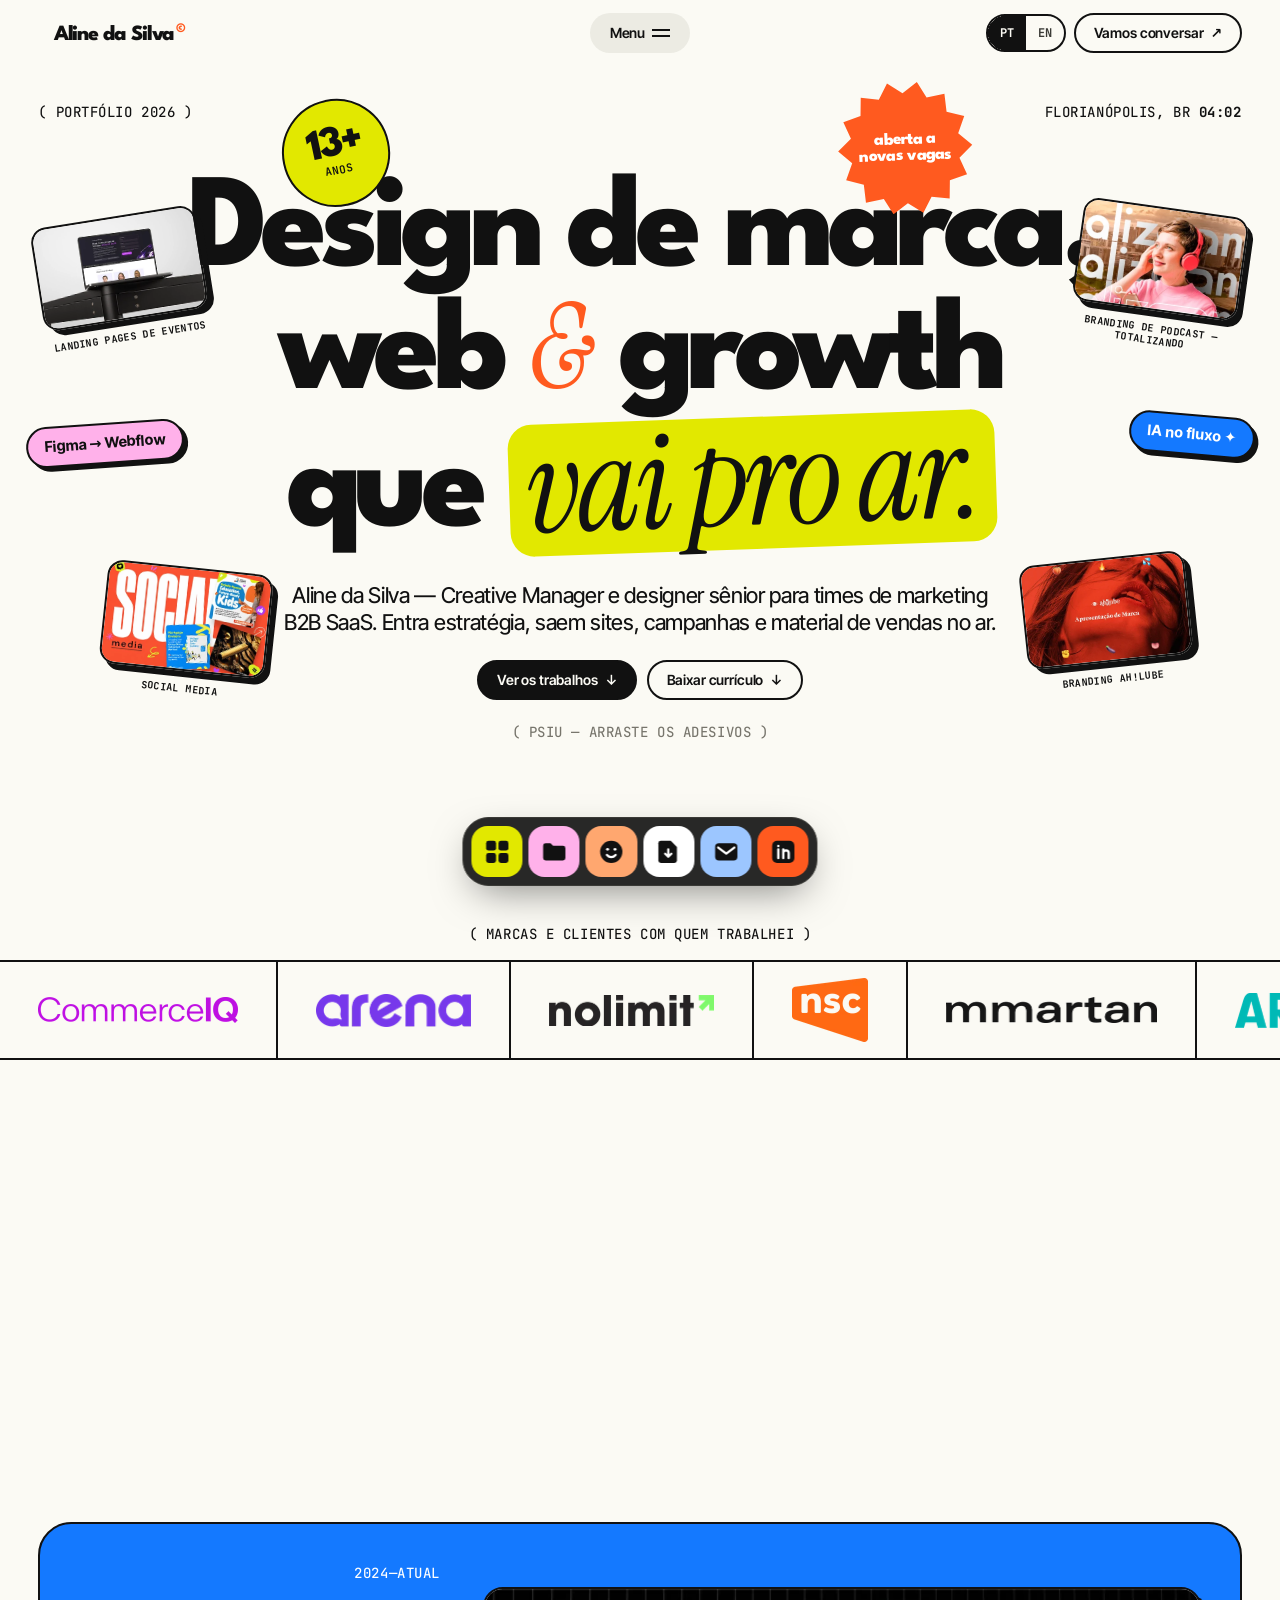
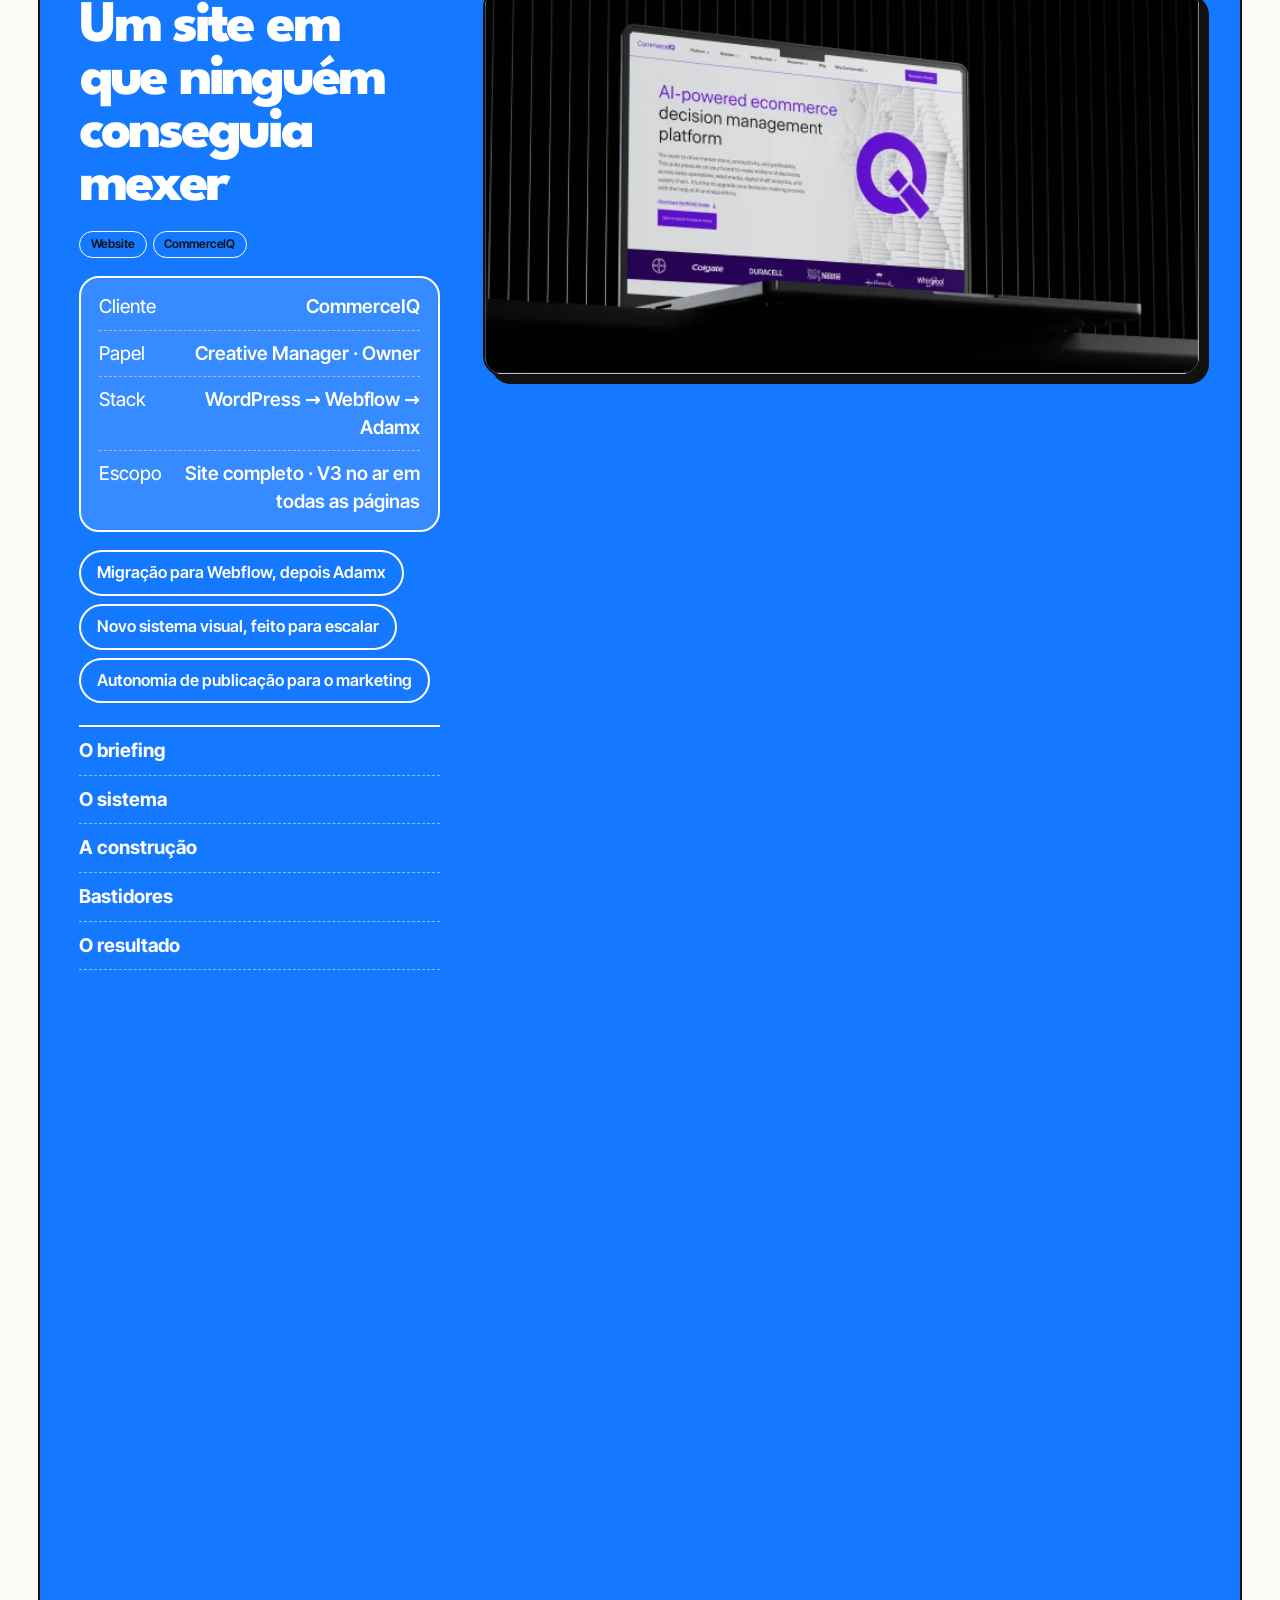
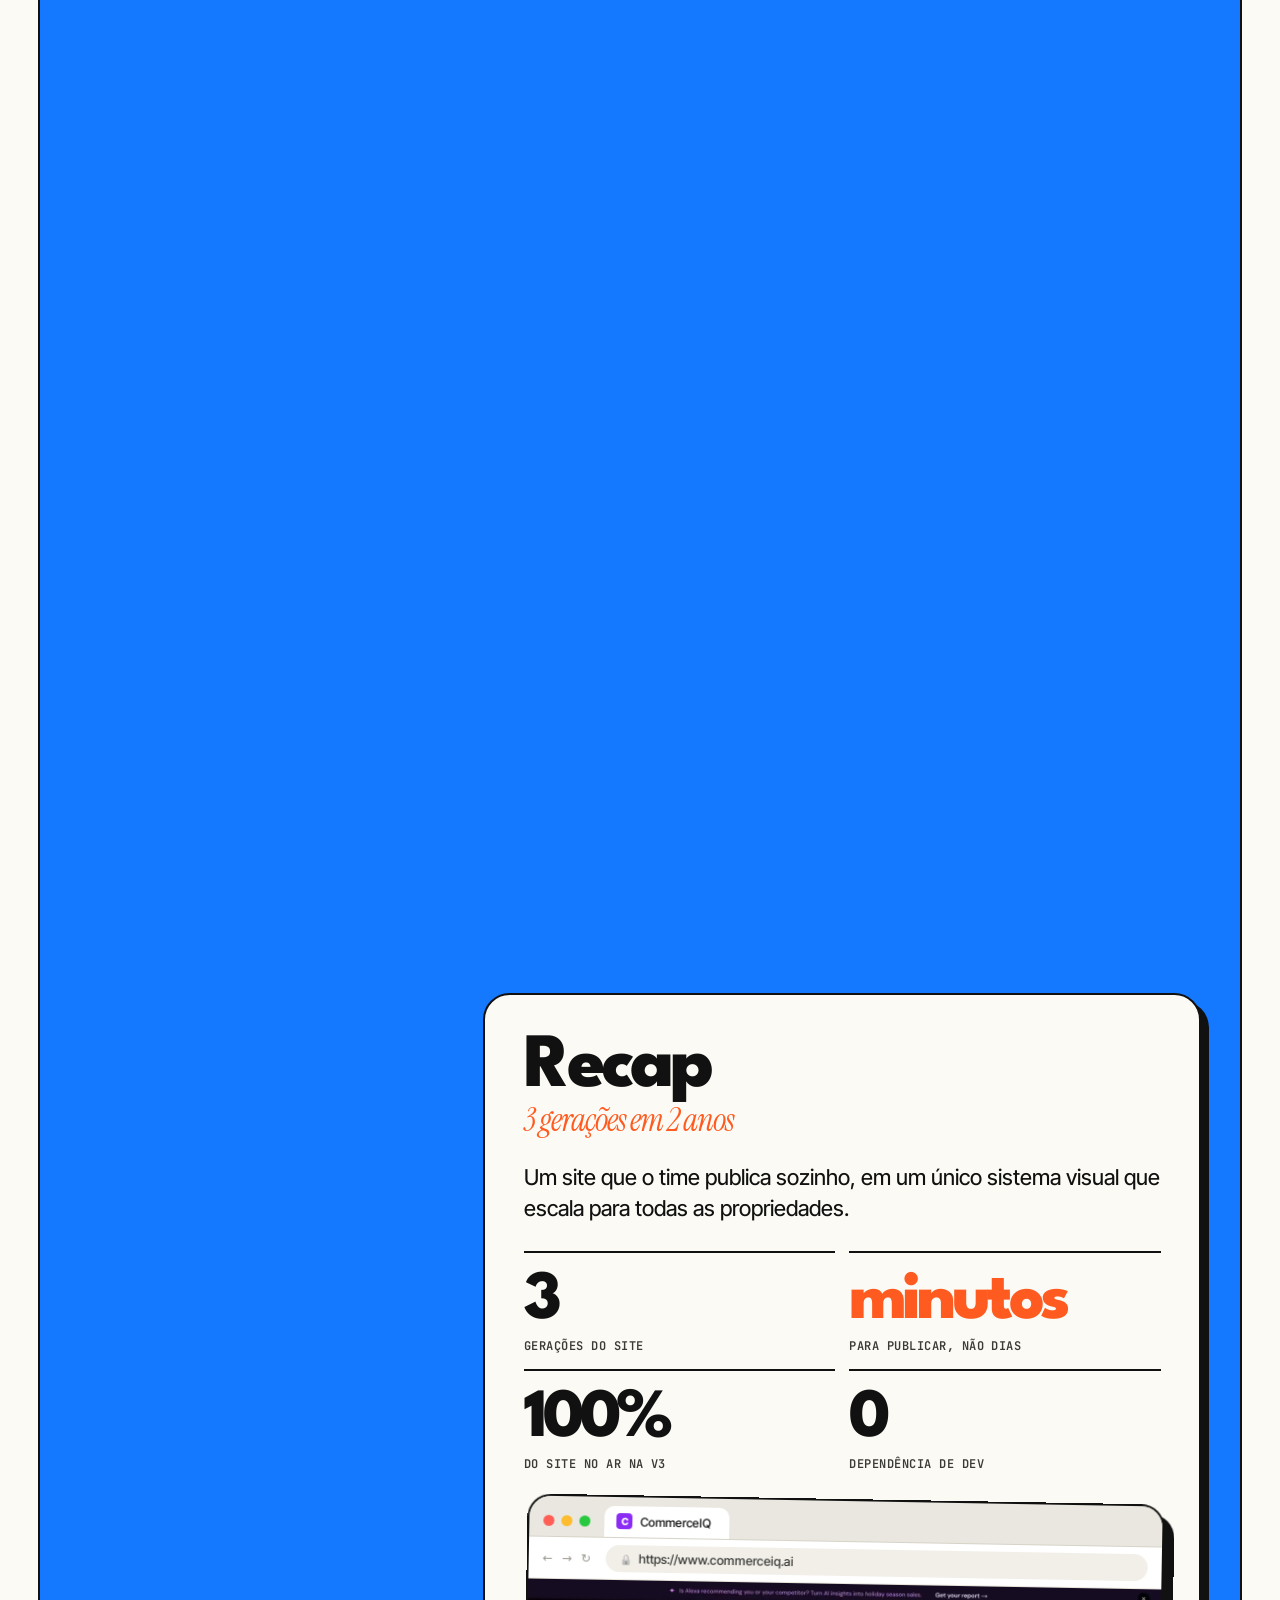
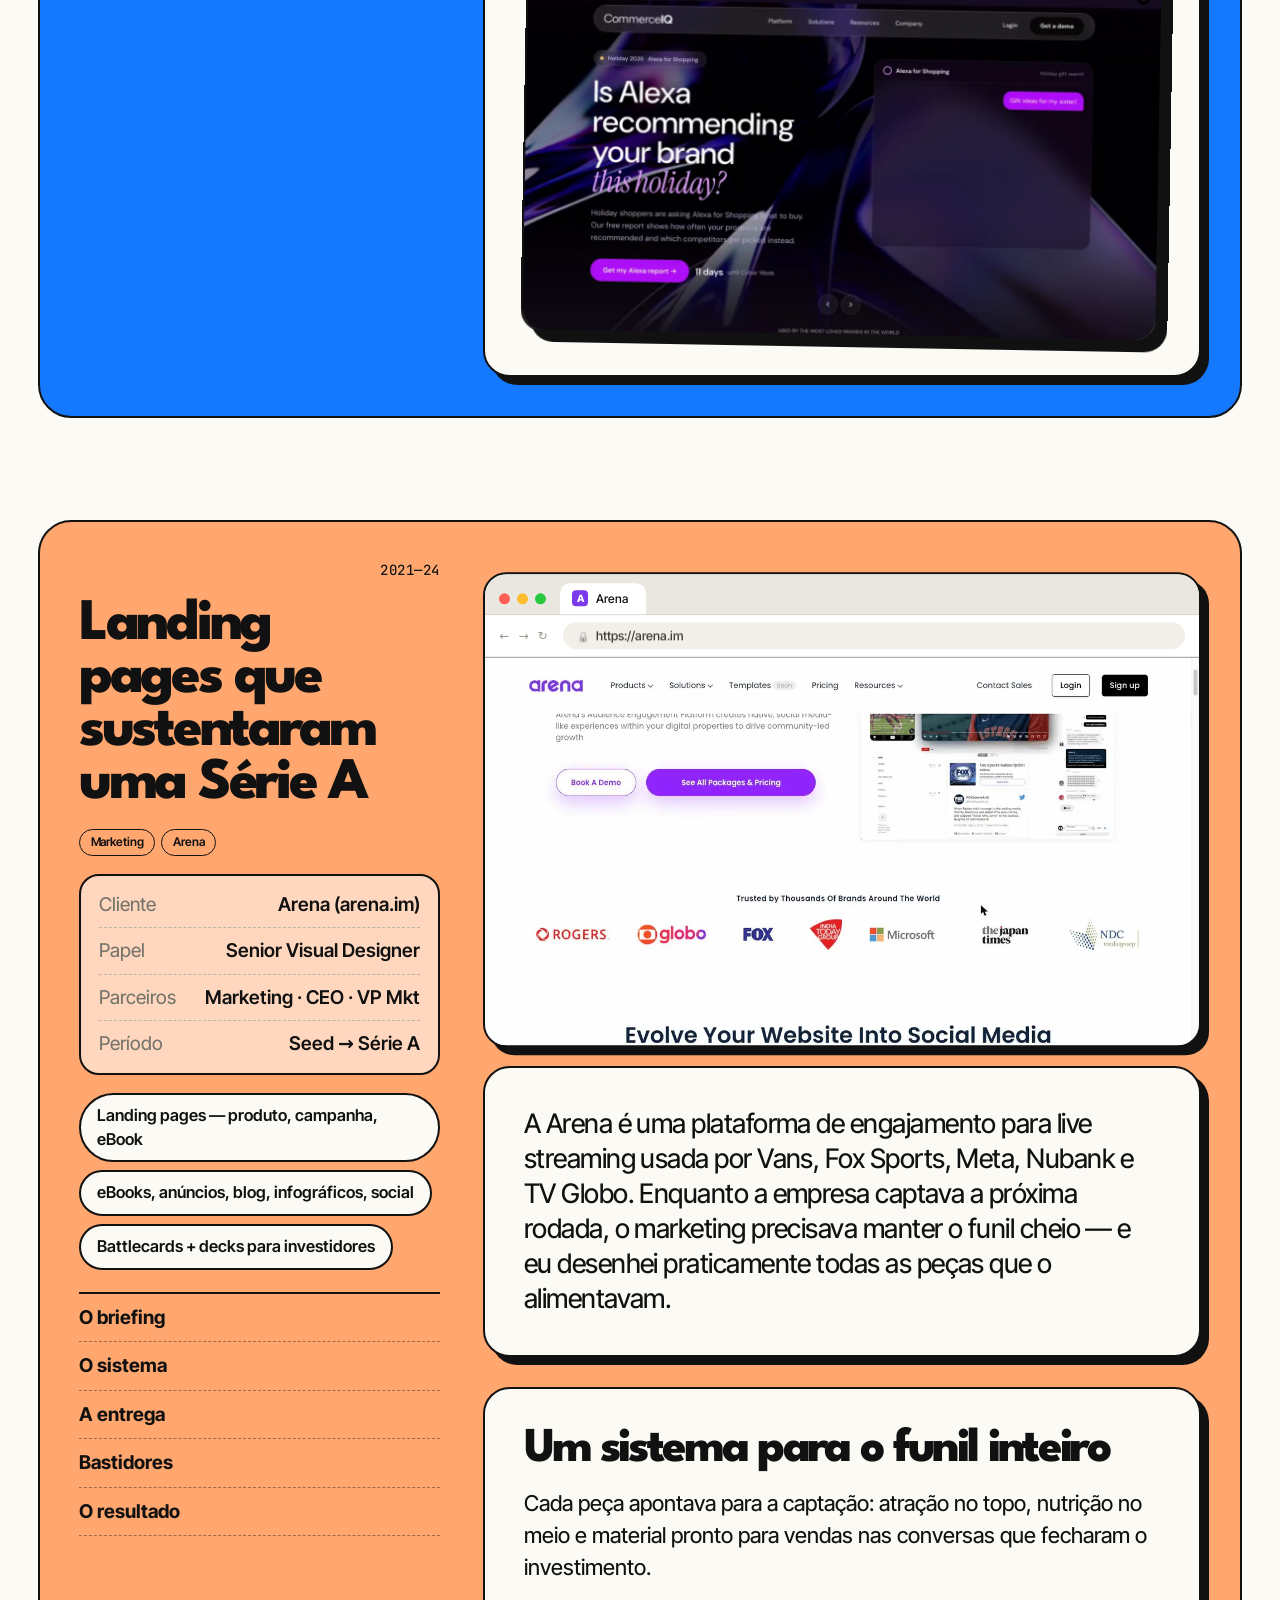
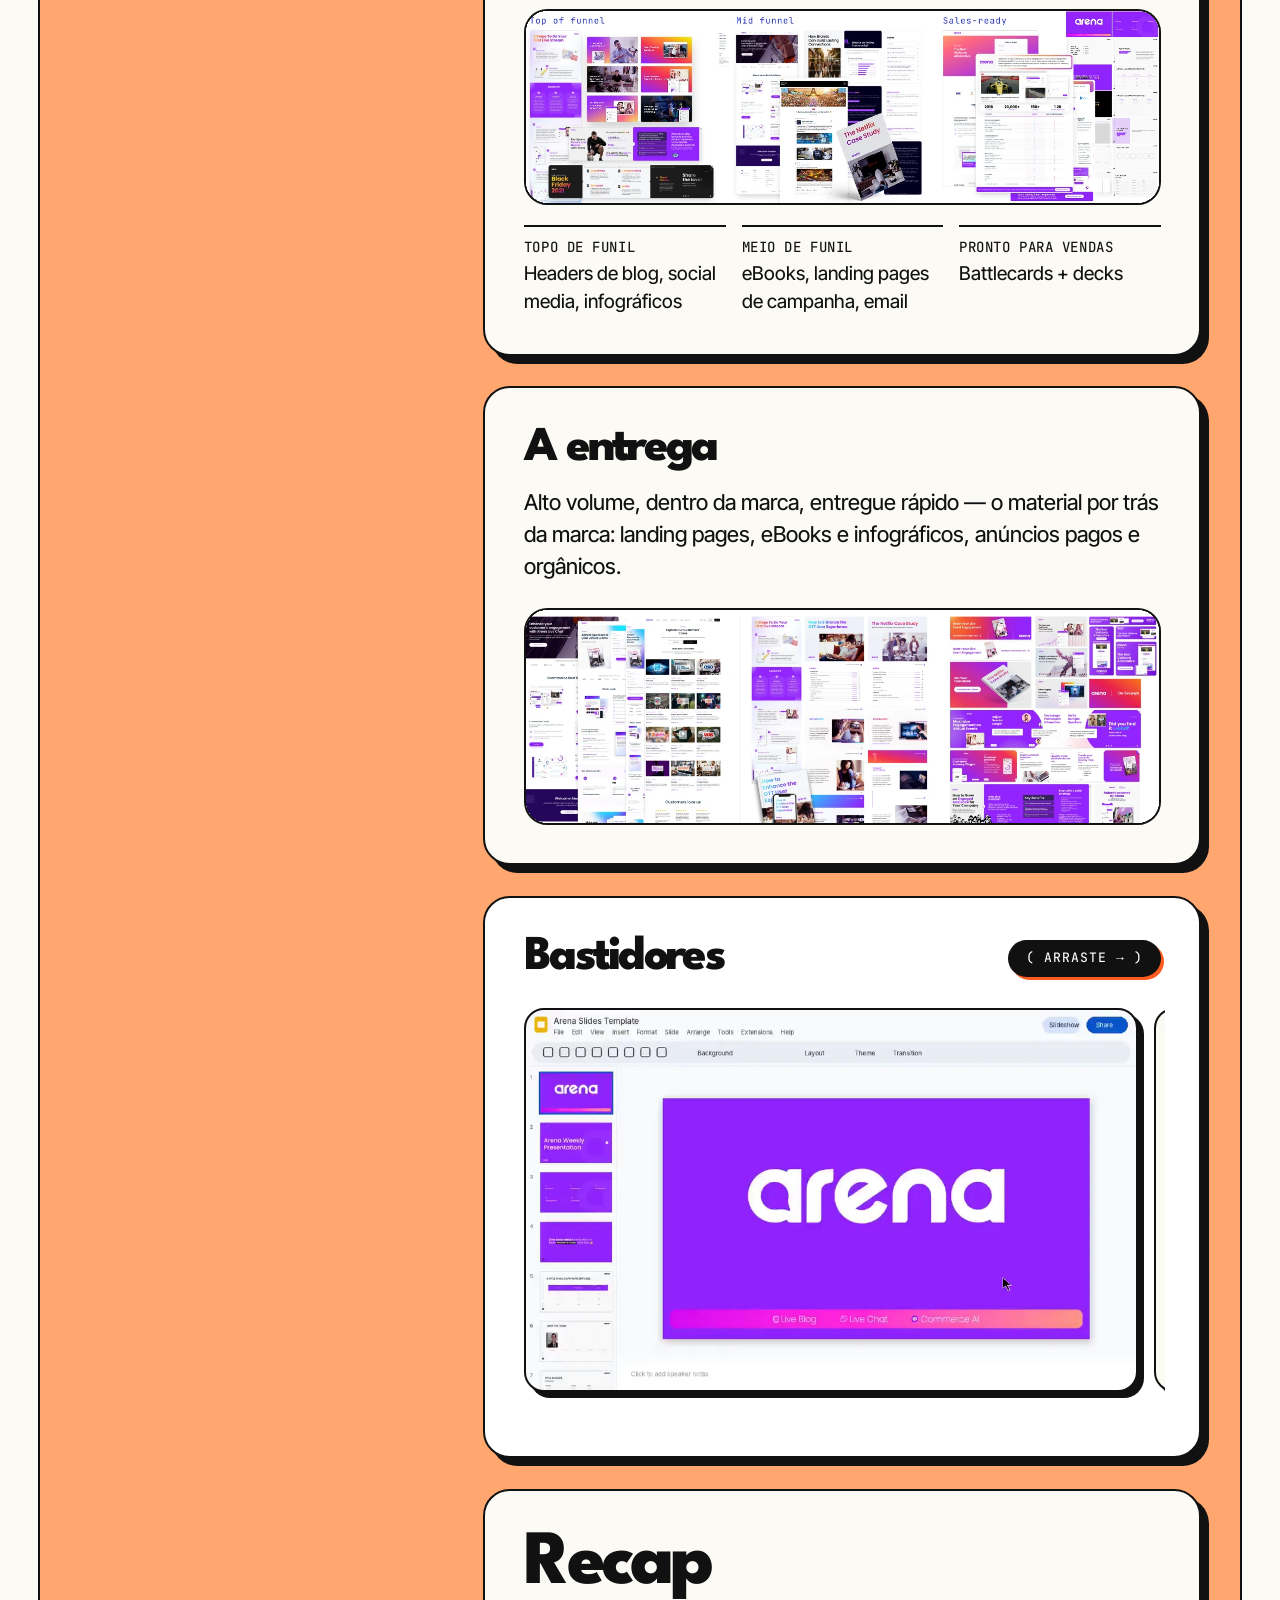
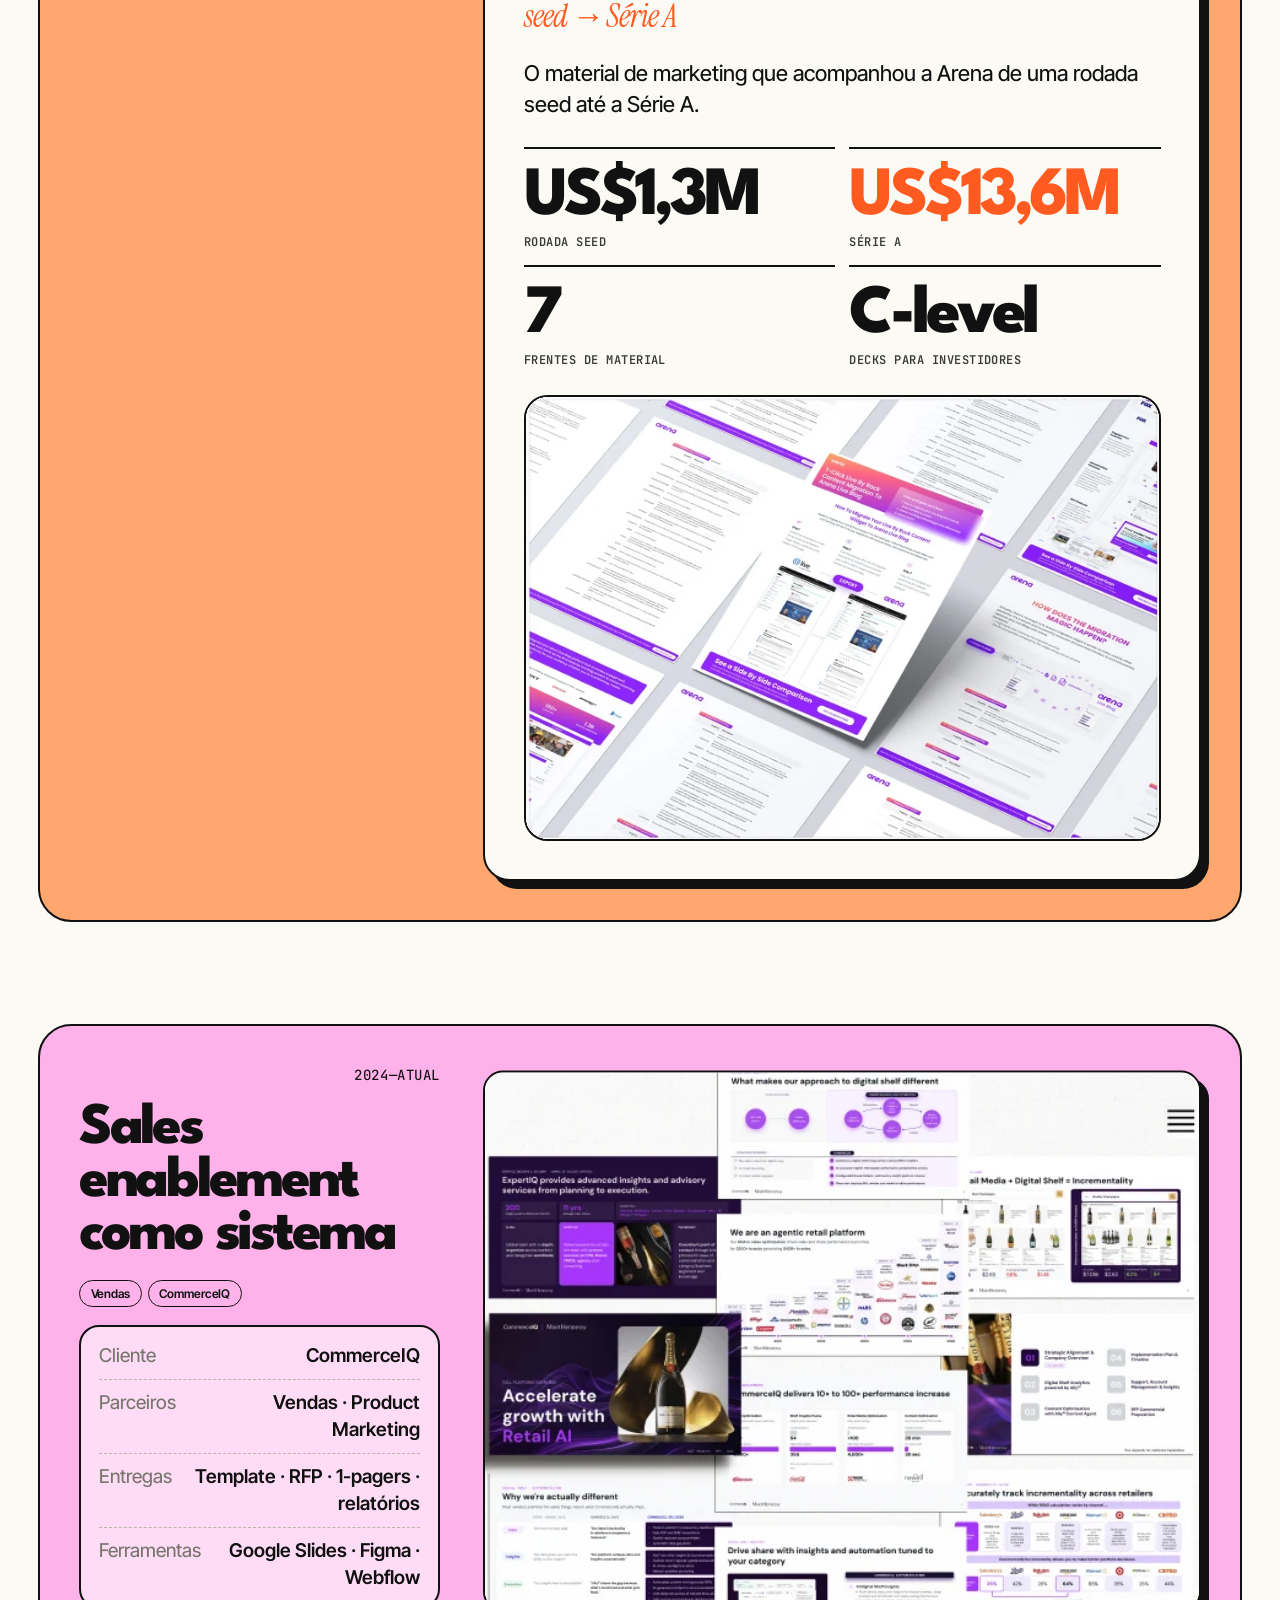
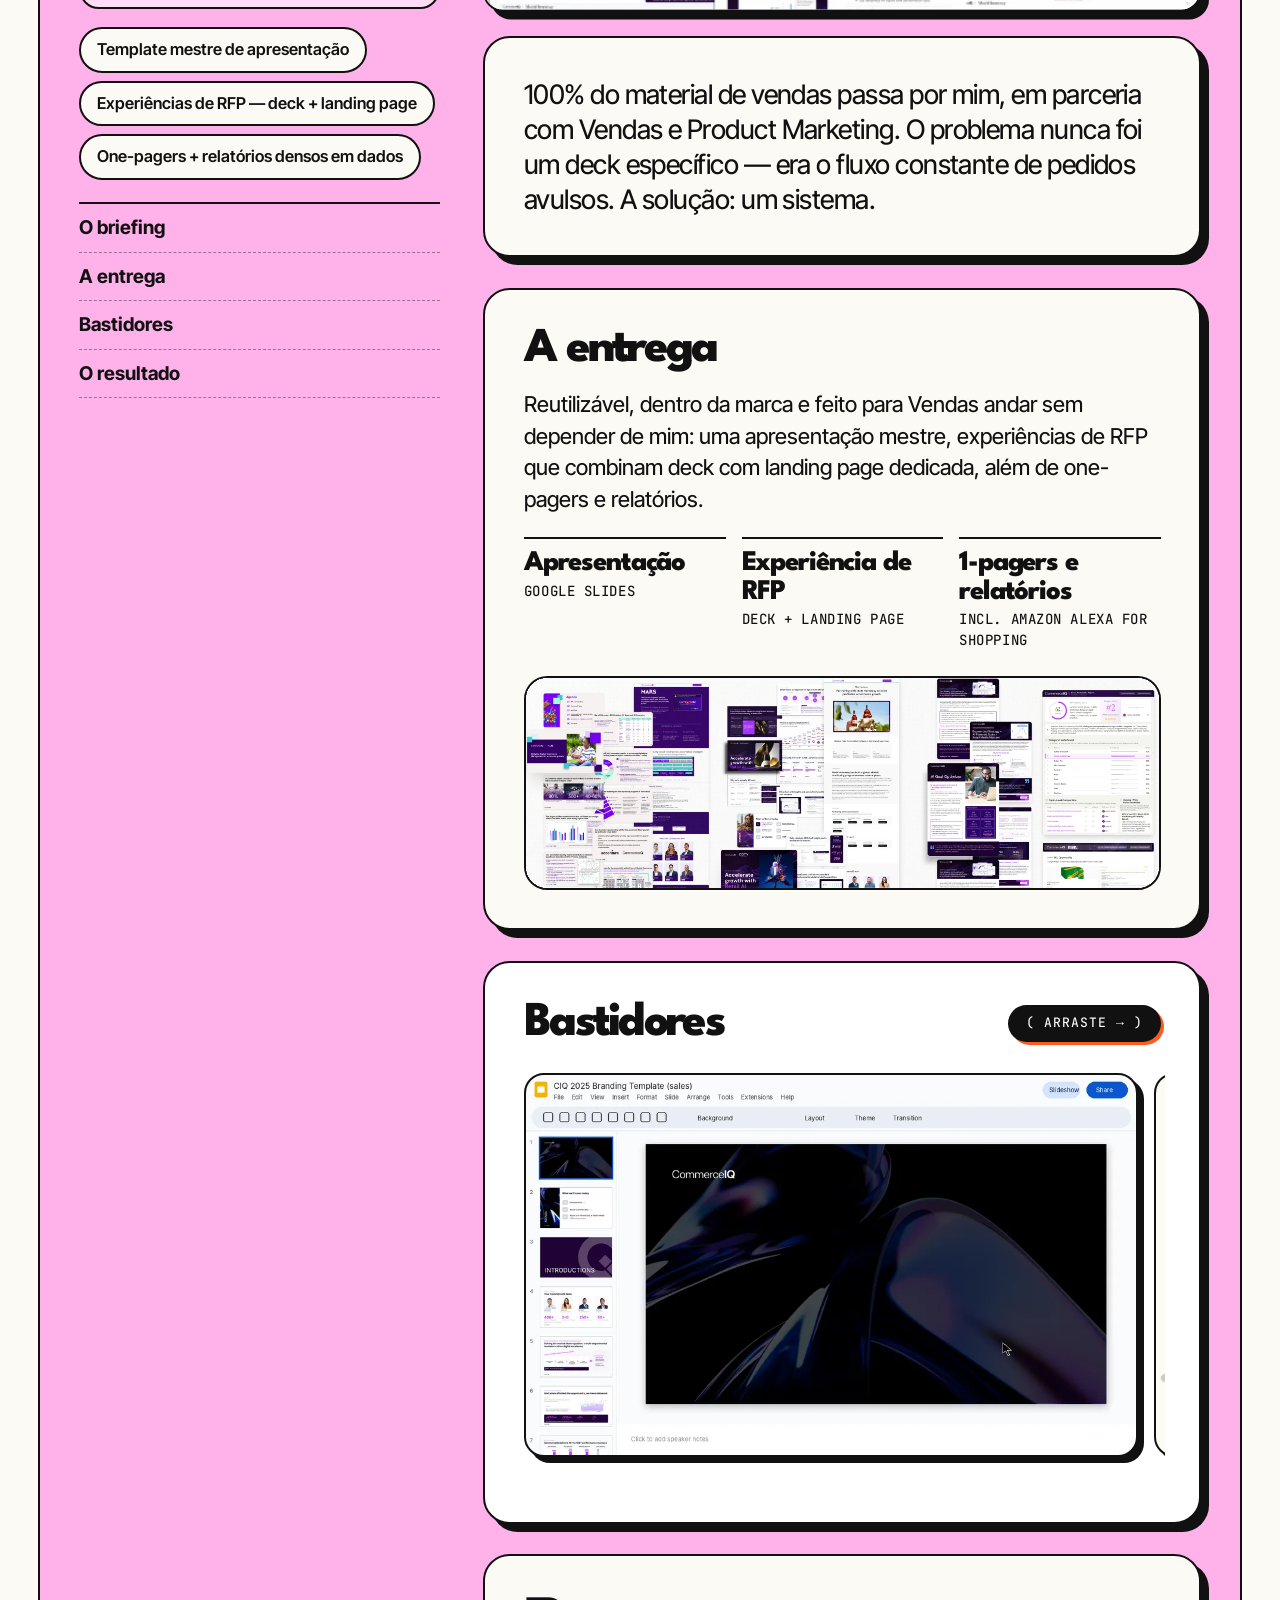
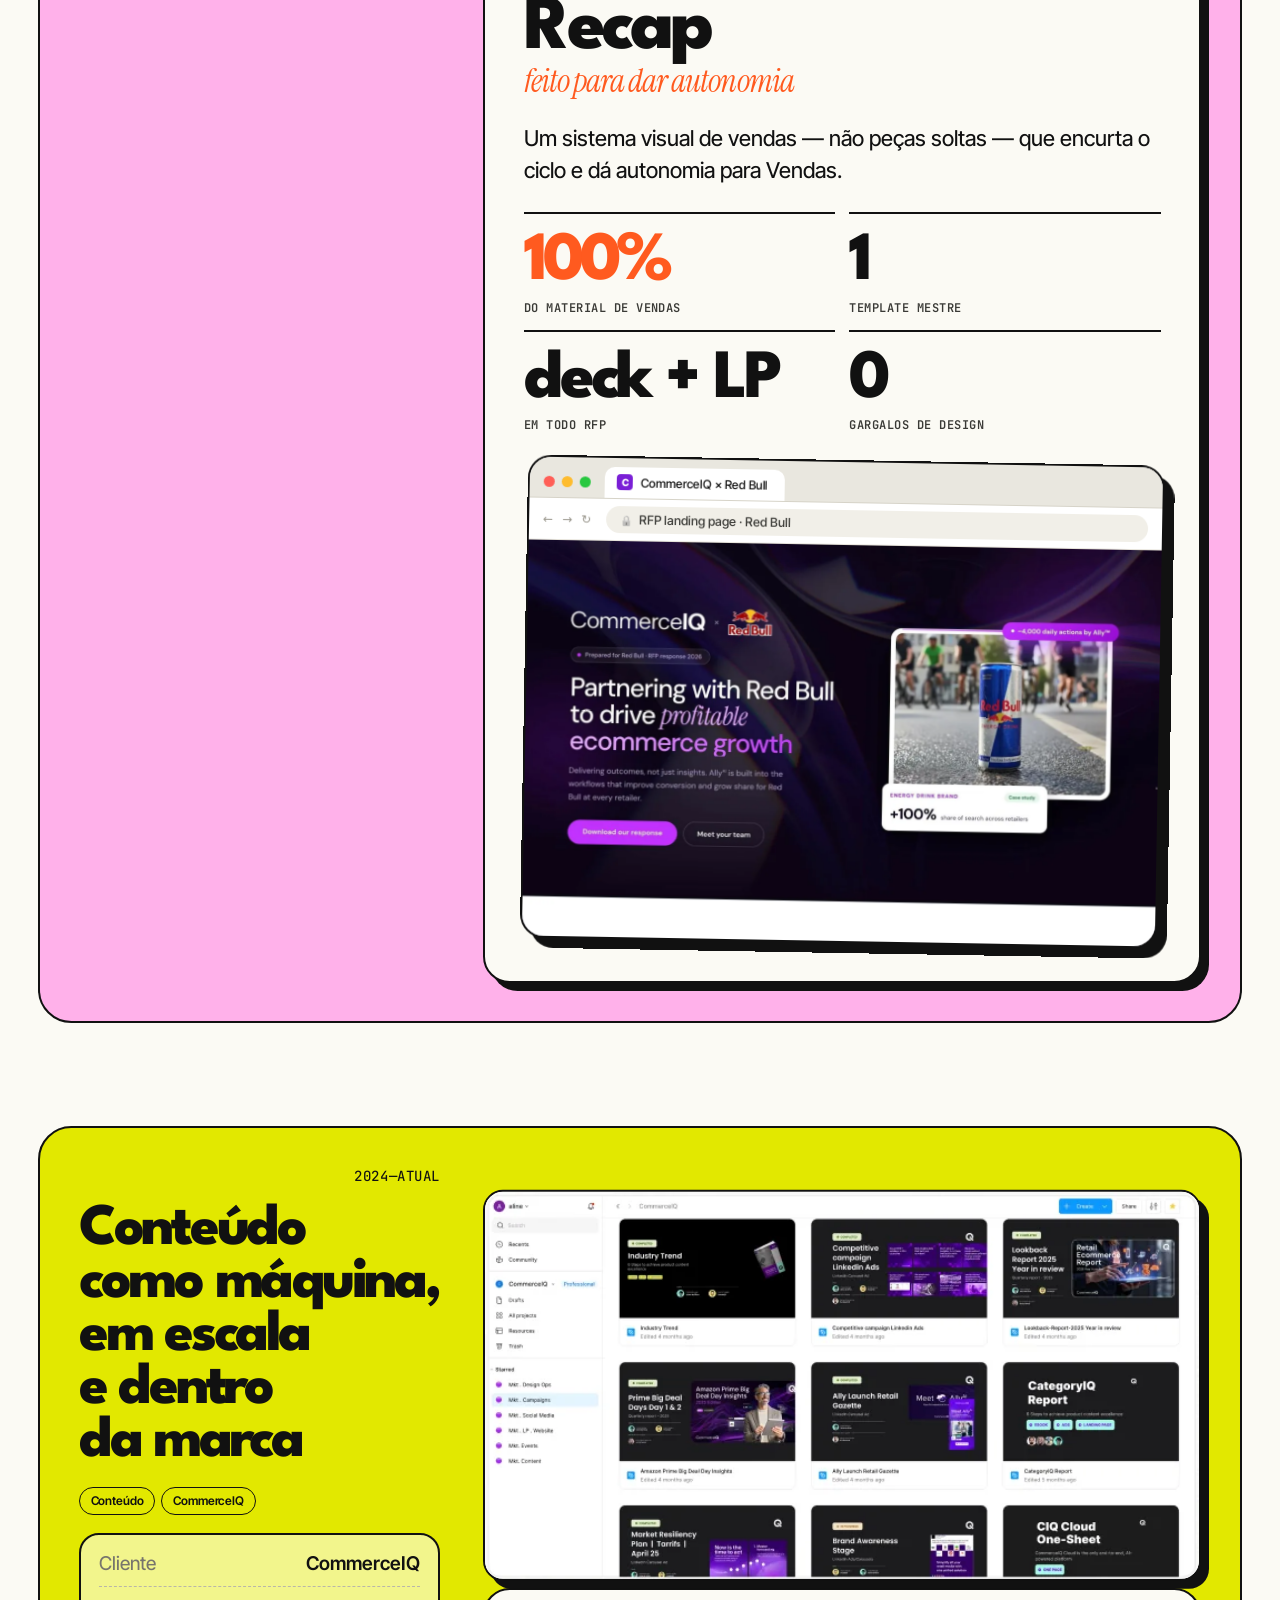
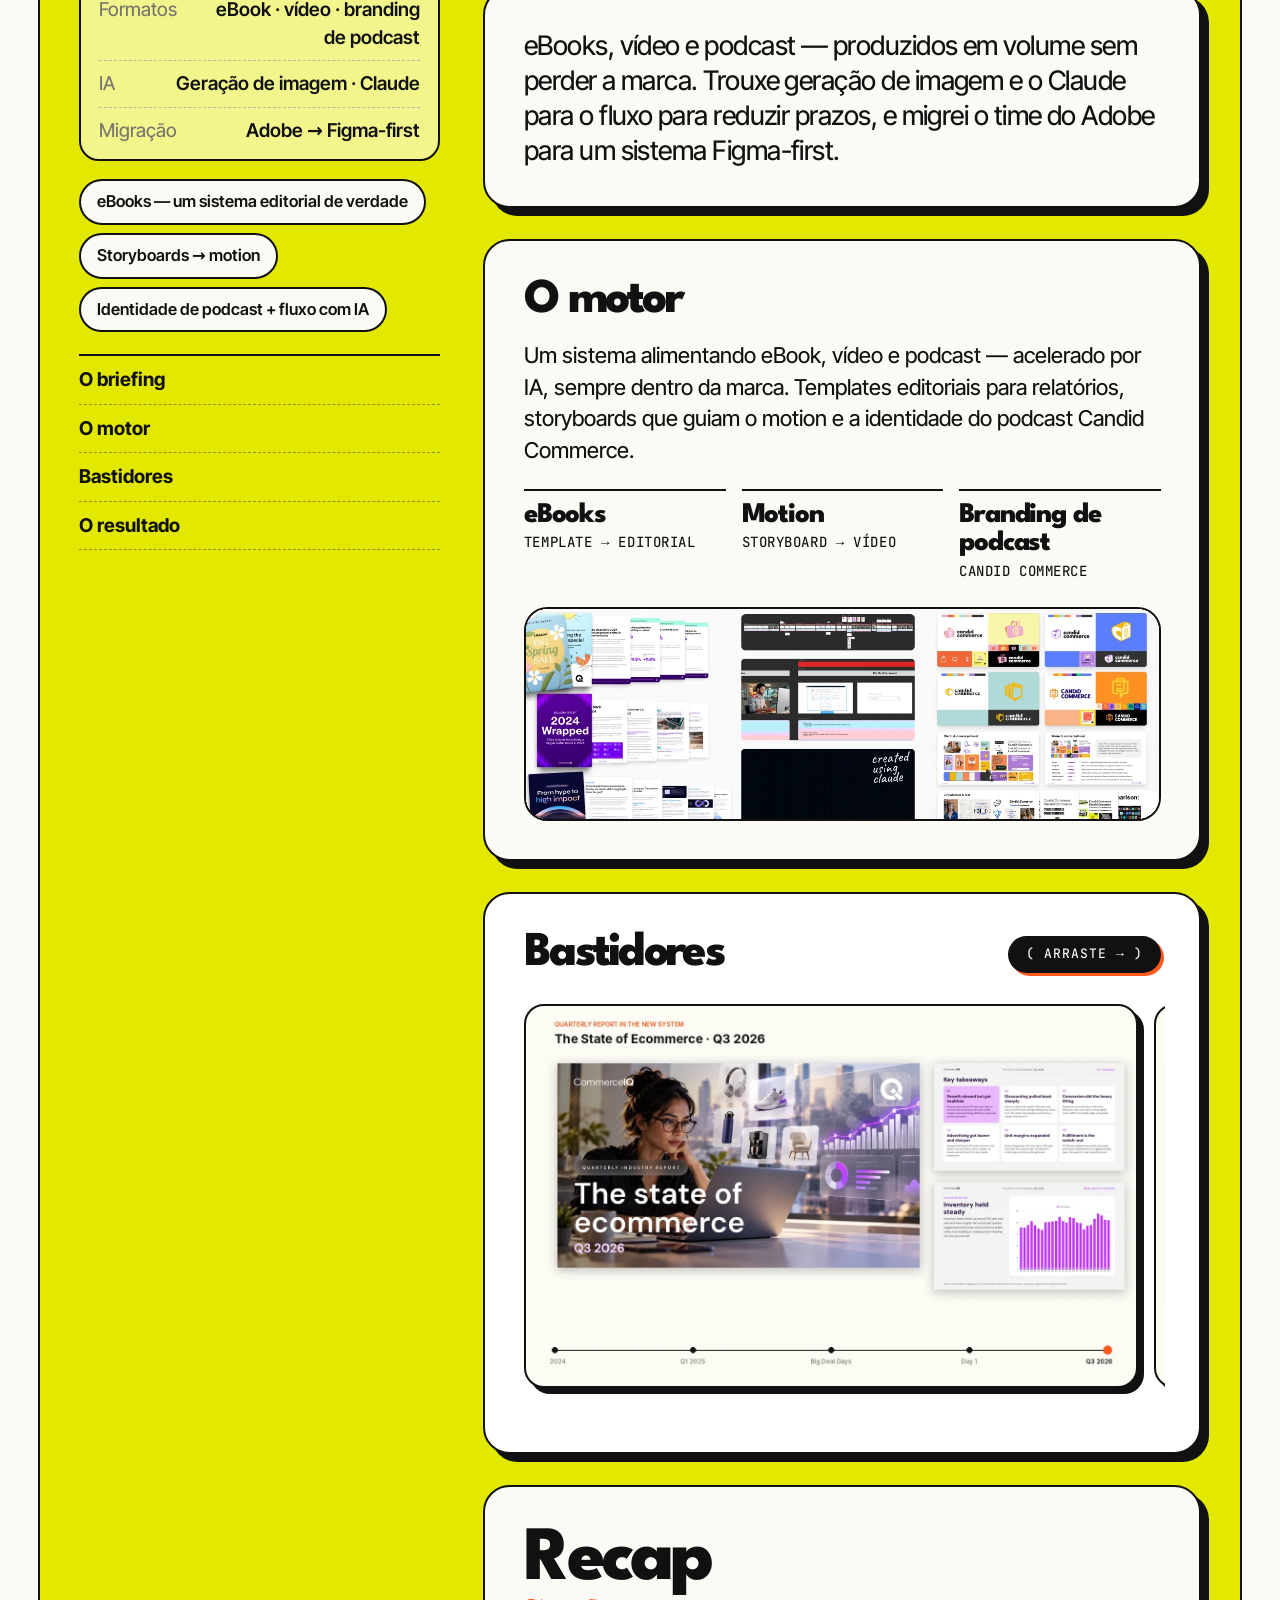
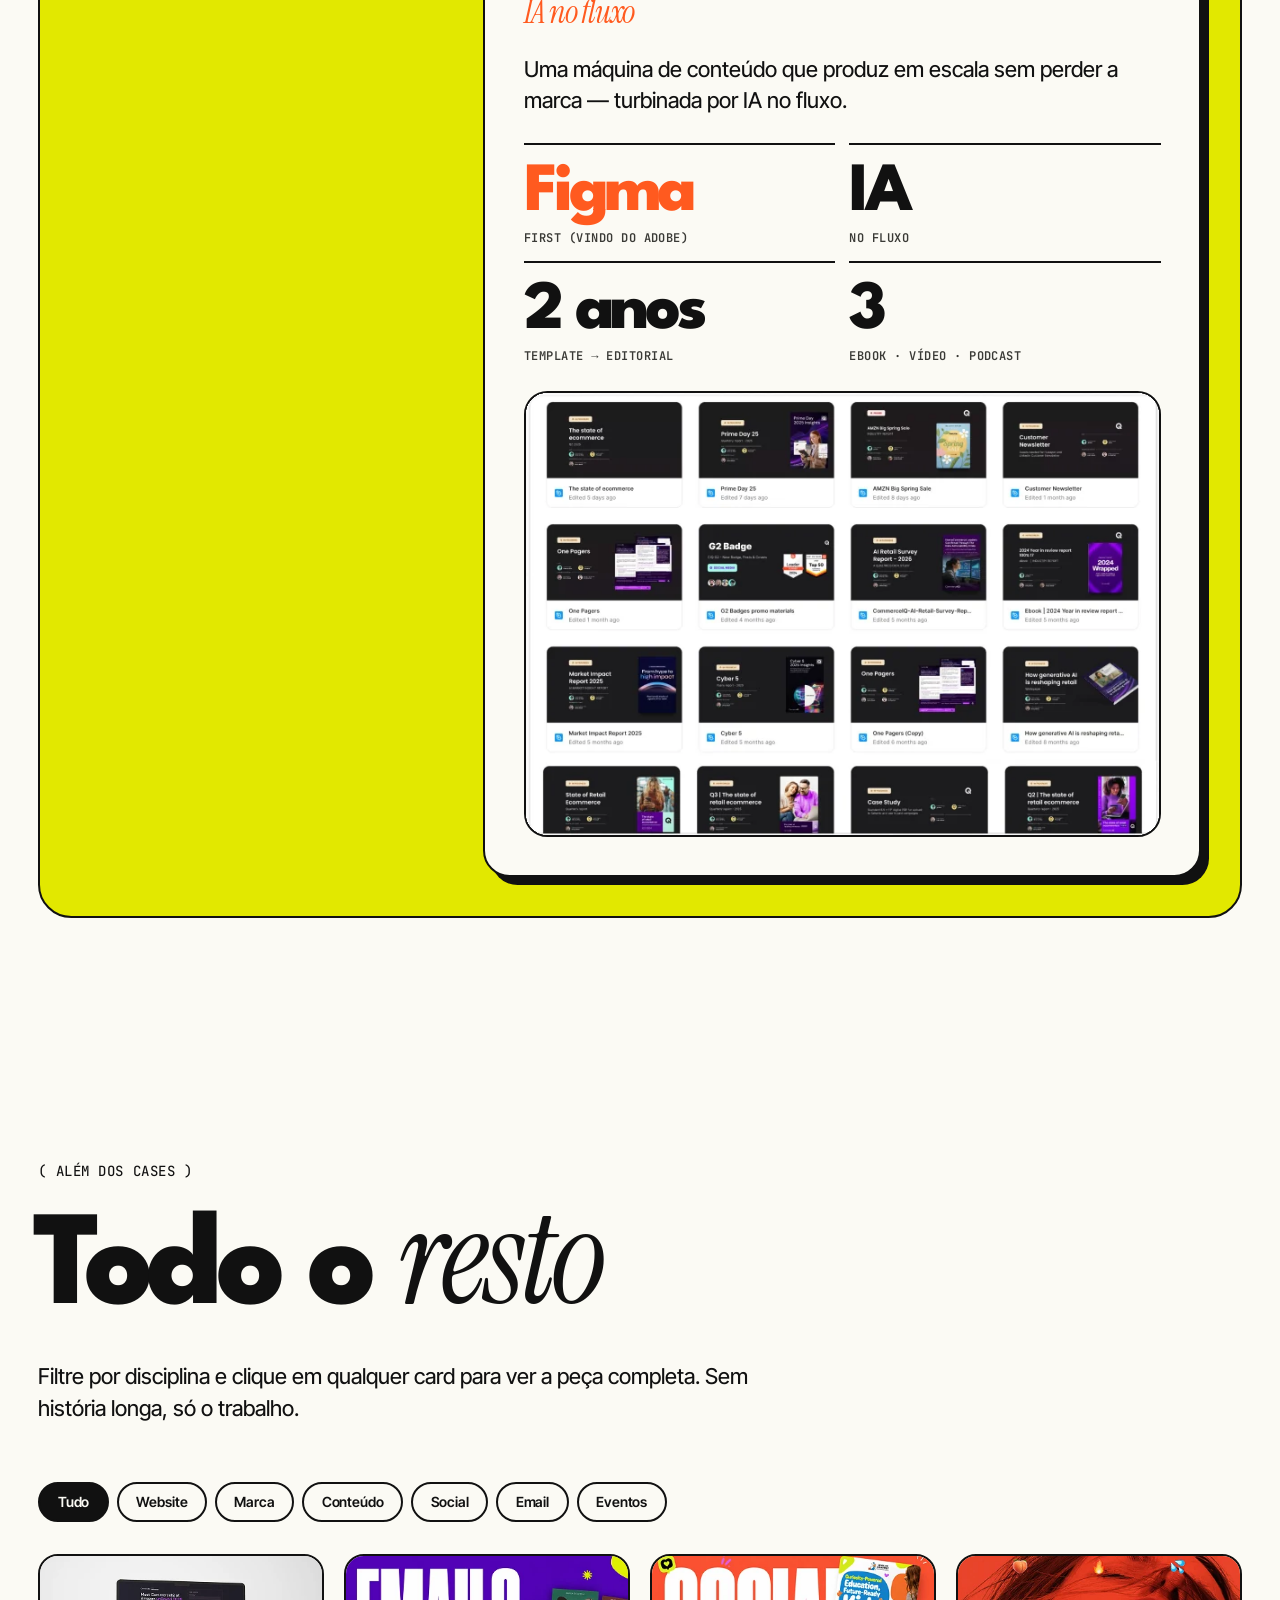
==== pt/index.html @ 7341ace0 "More prominent scroll hint in Behind the scenes Co-Authored-By: Claude Sonnet 5.5 <noreply@anthropic" ====
<!DOCTYPE html>
<html lang="pt-BR" class="no-js">
<head>
<meta name="robots" content="noindex,nofollow">
<meta charset="utf-8">
<meta name="viewport" content="width=device-width, initial-scale=1">
<title>Aline da Silva — Creative Manager e Designer Sênior de Marca, Marketing e Web | Remoto, Brasil</title>
<meta name="description" content="Portfólio de Aline da Silva, Creative Manager e designer sênior de marca, marketing, web e growth com mais de 13 anos de experiência em B2B SaaS. Figma, Webflow, WordPress, HubSpot e IA. Remoto, do Brasil.">
<meta name="author" content="Aline da Silva">
<meta name="robots" content="index, follow, max-image-preview:large">
<link rel="canonical" href="https://alinehojesou.github.io/pt/">
<link rel="alternate" hreflang="en" href="https://alinehojesou.github.io/">
<link rel="alternate" hreflang="pt-BR" href="https://alinehojesou.github.io/pt/">
<link rel="alternate" hreflang="x-default" href="https://alinehojesou.github.io/">
<meta property="og:type" content="profile">
<meta property="og:title" content="Aline da Silva — Creative Manager e Designer Sênior de Marca, Marketing e Web | Remoto, Brasil">
<meta property="og:description" content="Portfólio de Aline da Silva, Creative Manager e designer sênior de marca, marketing, web e growth com mais de 13 anos de experiência em B2B SaaS. Figma, Webflow, WordPress, HubSpot e IA. Remoto, do Brasil.">
<meta property="og:url" content="https://alinehojesou.github.io/pt/">
<meta property="og:image" content="https://alinehojesou.github.io/assets/img/og-pt.jpg?v=2">
<meta property="og:image:width" content="1200"><meta property="og:image:height" content="630">
<meta property="og:image:alt" content="Aline da Silva — Creative Manager e Designer Sênior de Marca, Marketing e Web | Remoto, Brasil">
<meta property="og:site_name" content="Aline da Silva">
<meta name="twitter:image" content="https://alinehojesou.github.io/assets/img/og-pt.jpg?v=2">
<meta property="og:locale" content="pt_BR">
<meta name="twitter:card" content="summary_large_image">
<meta name="theme-color" content="#fbfaf4">
<link rel="icon" href="../assets/img/favicon.svg?v=202611171703" type="image/svg+xml">
<link rel="preload" href="../assets/fonts/spartan.woff2" as="font" type="font/woff2" crossorigin>
<link rel="preload" href="../assets/fonts/serif-italic.woff2" as="font" type="font/woff2" crossorigin>
<link rel="stylesheet" href="../assets/css/style.css?v=202611171703">
<script>(function(d){var c='js',s=0;try{s=sessionStorage.getItem('seen')}catch(e){}if(!s&&!matchMedia('(prefers-reduced-motion: reduce)').matches)c+=' loading';d.className=c;setTimeout(function(){if(!window.__init)d.className='no-js'},6000)})(document.documentElement)</script>
<script type="application/ld+json">[{"@context": "https://schema.org", "@type": "ProfilePage", "@id": "https://alinehojesou.github.io/pt/#page", "url": "https://alinehojesou.github.io/pt/", "name": "Aline da Silva — Creative Manager e Designer Sênior de Marca, Marketing e Web | Remoto, Brasil", "inLanguage": "pt-BR", "dateModified": "2026-11-16", "mainEntity": {"@id": "https://alinehojesou.github.io/#aline"}}, {"@context": "https://schema.org", "@type": "Person", "@id": "https://alinehojesou.github.io/#aline", "name": "Aline da Silva", "url": "https://alinehojesou.github.io/", "image": "https://alinehojesou.github.io/assets/img/cases/aline.webp", "jobTitle": "Creative Manager", "description": "Portfólio de Aline da Silva, Creative Manager e designer sênior de marca, marketing, web e growth com mais de 13 anos de experiência em B2B SaaS. Figma, Webflow, WordPress, HubSpot e IA. Remoto, do Brasil.", "worksFor": {"@type": "Organization", "name": "CommerceIQ", "url": "https://www.commerceiq.ai"}, "address": {"@type": "PostalAddress", "addressLocality": "Florianópolis", "addressRegion": "SC", "addressCountry": "BR"}, "knowsLanguage": ["pt-BR", "en"], "alumniOf": {"@type": "CollegeOrUniversity", "name": "Universidade Estácio de Sá"}, "award": ["Prêmio NSC de Comunicação 2019 — Imagem/Design", "Prêmio NSC de Comunicação 2019 — Projeto Multimídia"], "hasOccupation": {"@type": "Occupation", "name": "Senior Brand, Marketing & Web Designer", "skills": "Brand design, marketing design, growth design, web design, Figma, Webflow, WordPress, HubSpot, Adobe Creative Cloud, landing pages, sales enablement, email marketing, creative direction, team leadership, AI-assisted creative workflows"}, "knowsAbout": ["Brand design", "Marketing design", "Growth design", "Web design", "Webflow", "WordPress", "Figma", "HubSpot", "Sales enablement", "B2B SaaS marketing", "Landing pages", "Email marketing", "Creative direction", "AI-assisted design workflows", "Retail media"], "sameAs": ["https://www.linkedin.com/in/aline-da-silva", "https://www.behance.net/hojesoualine", "https://github.com/alinehojesou"]}, {"@context": "https://schema.org", "@type": "FAQPage", "inLanguage": "pt-BR", "mainEntity": [{"@type": "Question", "name": "Para que tipo de vaga a Aline da Silva está aberta?", "acceptedAnswer": {"@type": "Answer", "text": "Vagas sêniores e mão na massa em que o design move marketing e growth: Senior Brand Designer, Senior Marketing Designer, Growth Designer, Brand & Web Designer, Marketing Web Designer, Design Lead, Creative Lead e Creative Manager."}}, {"@type": "Question", "name": "Onde ela mora e trabalha remotamente?", "acceptedAnswer": {"@type": "Answer", "text": "Florianópolis, Brasil (UTC−3). Trabalha 100% remoto e atua com times de B2B SaaS dos EUA desde 2020, com sobreposição de horário com as costas leste e oeste americanas."}}, {"@type": "Question", "name": "O que ela desenha e constrói?", "acceptedAnswer": {"@type": "Answer", "text": "Sites de marketing e landing pages (desenhados no Figma, construídos em Webflow e WordPress), sistemas de marca, campanhas, decks de sales enablement e experiências de RFP, eBooks e relatórios, email no HubSpot, materiais de eventos e storyboards de motion."}}, {"@type": "Question", "name": "Em quais setores ela já atuou?", "acceptedAnswer": {"@type": "Answer", "text": "B2B SaaS, IA, ecommerce e retail media (CommerceIQ), live streaming e martech (Arena), além de agências, consultorias de marca e um dos maiores grupos de mídia do Brasil."}}, {"@type": "Question", "name": "Como ela usa IA no trabalho de design?", "acceptedAnswer": {"@type": "Answer", "text": "Claude e geração de imagem fazem parte do fluxo diário — para conceito de campanhas, landing pages e decks dentro da marca, animações em HTML e produção mais rápida — sem perder o acabamento."}}, {"@type": "Question", "name": "Em quais idiomas ela trabalha?", "acceptedAnswer": {"@type": "Answer", "text": "Português (nativo) e inglês (profissional; foi professora de inglês)."}}]}, {"@context": "https://schema.org", "@type": "ItemList", "name": "Trabalhos selecionados", "itemListElement": [{"@type": "ListItem", "position": 1, "item": {"@type": "CreativeWork", "name": "Um site em que ninguém conseguia mexer", "url": "https://alinehojesou.github.io/pt/#commerceiq-website", "description": "O site da CommerceIQ rodava em WordPress com temas HTML rígidos — até reordenar uma seção exigia um desenvolvedor e um ticket de vários dias. Planejei o site como um sistema vivo e o reconstruí em três gerações, cada uma reduzindo a dependência de dev e elevando o nível do design.", "creator": {"@id": "https://alinehojesou.github.io/#aline"}}}, {"@type": "ListItem", "position": 2, "item": {"@type": "CreativeWork", "name": "Landing pages que sustentaram uma Série A", "url": "https://alinehojesou.github.io/pt/#arena-marketing", "description": "A Arena é uma plataforma de engajamento para live streaming usada por Vans, Fox Sports, Meta, Nubank e TV Globo. Enquanto a empresa captava a próxima rodada, o marketing precisava manter o funil cheio — e eu desenhei praticamente todas as peças que o alimentavam.", "creator": {"@id": "https://alinehojesou.github.io/#aline"}}}, {"@type": "ListItem", "position": 3, "item": {"@type": "CreativeWork", "name": "Sales enablement como sistema", "url": "https://alinehojesou.github.io/pt/#commerceiq-sales", "description": "100% do material de vendas passa por mim, em parceria com Vendas e Product Marketing. O problema nunca foi um deck específico — era o fluxo constante de pedidos avulsos. A solução: um sistema.", "creator": {"@id": "https://alinehojesou.github.io/#aline"}}}, {"@type": "ListItem", "position": 4, "item": {"@type": "CreativeWork", "name": "Conteúdo como máquina, em escala e dentro da marca", "url": "https://alinehojesou.github.io/pt/#commerceiq-content", "description": "eBooks, vídeo e podcast — produzidos em volume sem perder a marca. Trouxe geração de imagem e o Claude para o fluxo para reduzir prazos, e migrei o time do Adobe para um sistema Figma-first.", "creator": {"@id": "https://alinehojesou.github.io/#aline"}}}]}]</script>
</head>
<body>
<div class="loader" aria-hidden="true"><span class="loader-name">Aline da Silva<sup>©</sup></span><b class="loader-n">0</b><span class="mono">( Portfólio 2026 )</span></div>
<a class="skip" href="#main">Pular para o conteúdo</a>
<header class="top">
  <a class="brand" href="#main">Aline da Silva<sup>©</sup></a>
  <nav aria-label="Menu"><button class="pill menu-btn" type="button" aria-expanded="false" aria-controls="navlist">Menu <i></i></button>
    <ul id="navlist"><li><a href="#work"><span class="mono">(01)</span>Cases</a></li><li><a href="#more"><span class="mono">(02)</span>Arquivo</a></li><li><a href="#about"><span class="mono">(03)</span>Sobre</a></li><li><a href="#experience"><span class="mono">(04)</span>Experiência</a></li><li><a href="#resume"><span class="mono">(05)</span>Currículo</a></li><li><a href="#contact"><span class="mono">(06)</span>Contato</a></li></ul></nav>
  <div class="top-r"><div class="lang" role="group" aria-label="Language / Idioma"><span aria-current="true">PT</span><a href="../" hreflang="en" lang="en" title="English">EN</a></div>
  <a class="pill talk-btn" href="#contact">Vamos conversar <span aria-hidden="true">↗</span></a></div>
</header>
<main id="main">
<section class="hero">
  <div class="hero-meta mono"><span>( Portfólio 2026 )</span><span>Florianópolis, BR <b class="clock"></b></span></div>
  <h1><span class="sr">Aline da Silva — Creative Manager · Designer de Marca, Marketing e Web · Growth. </span>Design de marca, web <i>&amp;</i> growth que <em>vai pro ar.</em></h1>
  <p class="sub">Aline da Silva — Creative Manager e designer sênior para times de marketing B2B SaaS. Entra estratégia, saem sites, campanhas e material de vendas no ar.</p>
  <div class="cta"><a class="pill solid" href="#work">Ver os trabalhos <span aria-hidden="true">↓</span></a><a class="pill" href="../assets/Aline-da-Silva-Curriculo.pdf?v=202611171703" download>Baixar currículo <span aria-hidden="true">↓</span></a></div>
  <p class="hint mono" aria-hidden="true">( psiu — arraste os adesivos )</p>
  <div class="stickers"><a class="stk thumb s1" href="#more" data-slug="events" data-title="Landing pages de eventos" draggable="false"><img src="../assets/img/work/events-thumb.webp?v=202611171703" alt="" width="720" height="450" draggable="false"><span>Landing pages de eventos</span></a><a class="stk thumb s2" href="#more" data-slug="social-media" data-title="Social media" draggable="false"><img src="../assets/img/work/social-media-thumb.webp?v=202611171703" alt="" width="720" height="450" draggable="false"><span>Social media</span></a><a class="stk thumb s3" href="#more" data-slug="podcast-branding-totalizando" data-title="Branding de podcast — Totalizando" draggable="false"><img src="../assets/img/work/podcast-branding-totalizando-thumb.webp?v=202611171703" alt="" width="720" height="450" draggable="false"><span>Branding de podcast — Totalizando</span></a><a class="stk thumb s4" href="#more" data-slug="ah-lube-branding" data-title="Branding ah!lube" draggable="false"><img src="../assets/img/work/ah-lube-branding-thumb.webp?v=202611171703" alt="" width="720" height="450" draggable="false"><span>Branding ah!lube</span></a><span class="stk burst s5" aria-hidden="true"><b>aberta a<br>novas vagas</b></span><span class="stk coin s6" aria-hidden="true"><b>13+</b>anos</span><span class="stk tag s7 pinkbg" aria-hidden="true">Figma → Webflow</span><span class="stk tag s8 bluebg" aria-hidden="true">IA no fluxo ✦</span></div>
</section>

<section class="logos" aria-label="Marcas e clientes com quem trabalhei">
  <p class="mono center">( Marcas e clientes com quem trabalhei )</p>
  <div class="marquee"><ul><li><img src="../assets/img/logos/commerceiq.webp?v=202611171703" alt="CommerceIQ" style="width:200px" width="200" height="26" loading="lazy" decoding="async"></li><li><img src="../assets/img/logos/arena.webp?v=202611171703" alt="Arena" style="width:155px" width="155" height="33" loading="lazy" decoding="async"></li><li><img src="../assets/img/logos/nolimit.webp?v=202611171703" alt="NoLimit Creatives" style="width:165px" width="165" height="31" loading="lazy" decoding="async"></li><li><img src="../assets/img/logos/nsc.webp?v=202611171703" alt="NSC Comunicação" style="width:76px" width="76" height="64" loading="lazy" decoding="async"></li><li><img src="../assets/img/logos/mmartan.webp?v=202611171703" alt="mmartan" style="width:211px" width="211" height="26" loading="lazy" decoding="async"></li><li><img src="../assets/img/logos/artex.webp?v=202611171703" alt="Artex" style="width:147px" width="147" height="35" loading="lazy" decoding="async"></li><li><img src="../assets/img/logos/goldbar.webp?v=202611171703" alt="Gold Bar" style="width:87px" width="87" height="60" loading="lazy" decoding="async"></li><li><img src="../assets/img/logos/mormaii.webp?v=202611171703" alt="Mormaii" style="width:98px" width="98" height="53" loading="lazy" decoding="async"></li><li><img src="../assets/img/logos/mormaii-fitness.webp?v=202611171703" alt="Studio Mormaii Fitness" style="width:82px" width="82" height="63" loading="lazy" decoding="async"></li><li><img src="../assets/img/logos/carioca.webp?v=202611171703" alt="Carioca Calçados" style="width:135px" width="135" height="39" loading="lazy" decoding="async"></li><li><img src="../assets/img/logos/unicred.webp?v=202611171703" alt="Unicred" style="width:186px" width="186" height="28" loading="lazy" decoding="async"></li><li><img src="../assets/img/logos/techsc.webp?v=202611171703" alt="Tech SC" style="width:81px" width="81" height="64" loading="lazy" decoding="async"></li><li><img src="../assets/img/logos/basiqe.webp?v=202611171703" alt="Basiqe Beauty" style="width:126px" width="126" height="41" loading="lazy" decoding="async"></li><li><img src="../assets/img/logos/supportpets.webp?v=202611171703" alt="Support Pets" style="width:155px" width="155" height="33" loading="lazy" decoding="async"></li><li><img src="../assets/img/logos/ecohiny.webp?v=202611171703" alt="Eco Hiny" style="width:103px" width="103" height="51" loading="lazy" decoding="async"></li><li aria-hidden="true"><img src="../assets/img/logos/commerceiq.webp?v=202611171703" alt="" style="width:200px" width="200" height="26" loading="lazy" decoding="async"></li><li aria-hidden="true"><img src="../assets/img/logos/arena.webp?v=202611171703" alt="" style="width:155px" width="155" height="33" loading="lazy" decoding="async"></li><li aria-hidden="true"><img src="../assets/img/logos/nolimit.webp?v=202611171703" alt="" style="width:165px" width="165" height="31" loading="lazy" decoding="async"></li><li aria-hidden="true"><img src="../assets/img/logos/nsc.webp?v=202611171703" alt="" style="width:76px" width="76" height="64" loading="lazy" decoding="async"></li><li aria-hidden="true"><img src="../assets/img/logos/mmartan.webp?v=202611171703" alt="" style="width:211px" width="211" height="26" loading="lazy" decoding="async"></li><li aria-hidden="true"><img src="../assets/img/logos/artex.webp?v=202611171703" alt="" style="width:147px" width="147" height="35" loading="lazy" decoding="async"></li><li aria-hidden="true"><img src="../assets/img/logos/goldbar.webp?v=202611171703" alt="" style="width:87px" width="87" height="60" loading="lazy" decoding="async"></li><li aria-hidden="true"><img src="../assets/img/logos/mormaii.webp?v=202611171703" alt="" style="width:98px" width="98" height="53" loading="lazy" decoding="async"></li><li aria-hidden="true"><img src="../assets/img/logos/mormaii-fitness.webp?v=202611171703" alt="" style="width:82px" width="82" height="63" loading="lazy" decoding="async"></li><li aria-hidden="true"><img src="../assets/img/logos/carioca.webp?v=202611171703" alt="" style="width:135px" width="135" height="39" loading="lazy" decoding="async"></li><li aria-hidden="true"><img src="../assets/img/logos/unicred.webp?v=202611171703" alt="" style="width:186px" width="186" height="28" loading="lazy" decoding="async"></li><li aria-hidden="true"><img src="../assets/img/logos/techsc.webp?v=202611171703" alt="" style="width:81px" width="81" height="64" loading="lazy" decoding="async"></li><li aria-hidden="true"><img src="../assets/img/logos/basiqe.webp?v=202611171703" alt="" style="width:126px" width="126" height="41" loading="lazy" decoding="async"></li><li aria-hidden="true"><img src="../assets/img/logos/supportpets.webp?v=202611171703" alt="" style="width:155px" width="155" height="33" loading="lazy" decoding="async"></li><li aria-hidden="true"><img src="../assets/img/logos/ecohiny.webp?v=202611171703" alt="" style="width:103px" width="103" height="51" loading="lazy" decoding="async"></li></ul></div>
</section>

<section id="work" class="wrap">
  <header class="sec-head reveal"><p class="mono">( Trabalhos selecionados )</p><h2>Trabalhos <em>selecionados</em></h2><p class="lead">Websites, marketing, vendas e conteúdo — como o trabalho foi planejado, construído e o que entregou.</p></header>
  
<article class="cb blue" id="commerceiq-website">
  <aside class="cb-side">
    <div class="case-top"><span class="mono yr">2024—Atual</span></div>
    <h3>Um site em que ninguém conseguia mexer</h3>
    <span class="tags"><span class="pill sm">Website</span><span class="pill sm">CommerceIQ</span></span>
    <div class="spec"><dl><div><dt>Cliente</dt><dd>CommerceIQ</dd></div><div><dt>Papel</dt><dd>Creative Manager · Owner</dd></div><div><dt>Stack</dt><dd>WordPress → Webflow → Adamx</dd></div><div><dt>Escopo</dt><dd>Site completo · V3 no ar em todas as páginas</dd></div></dl></div>
    <ul class="chips"><li>Migração para Webflow, depois Adamx</li><li>Novo sistema visual, feito para escalar</li><li>Autonomia de publicação para o marketing</li></ul>
    <nav class="cb-toc" aria-label="Case sections"><a href="#commerceiq-website-1">O briefing</a><a href="#commerceiq-website-2">O sistema</a><a href="#commerceiq-website-3">A construção</a><a href="#commerceiq-website-4">Bastidores</a><a href="#commerceiq-website-5">O resultado</a></nav>
  </aside>
  <div class="cb-flow">
    <figure class="case-shot"><img src="../assets/img/cases/c1-hero.webp?v=202611171703" alt="Homepage do site da CommerceIQ em um laptop" width="637" height="344" loading="lazy" decoding="async"></figure>
    <section class="chap reveal" id="commerceiq-website-1"><p class="lead big">O site da CommerceIQ rodava em WordPress com temas HTML rígidos — até reordenar uma seção exigia um desenvolvedor e um ticket de vários dias. Planejei o site como um sistema vivo e o reconstruí em três gerações, cada uma reduzindo a dependência de dev e elevando o nível do design.</p></section><section class="chap reveal" id="commerceiq-website-2"><h4>Três gerações, um sistema</h4><p class="lead">Em vez de um único redesign, planejei o site como um sistema vivo que melhora a cada trimestre — cada geração trocando dependência de dev por autonomia.</p><div class="gens"><figure class="gen"><span class="pill sm">Antes</span><img src="../assets/img/cases/c1-before.webp?v=202611171703" alt="Antes — Temas rígidos, mudanças só via dev." width="269" height="320" loading="lazy" decoding="async"><figcaption>Temas rígidos, mudanças só via dev.</figcaption></figure><figure class="gen"><span class="pill sm">V1</span><img src="../assets/img/cases/c1-v1.webp?v=202611171703" alt="V1 — Autonomia — publicar em horas." width="269" height="320" loading="lazy" decoding="async"><figcaption>Autonomia — publicar em horas.</figcaption></figure><figure class="gen"><span class="pill sm">V2</span><img src="../assets/img/cases/c1-v2.webp?v=202611171703" alt="V2 — De folheto → experiência viva." width="269" height="320" loading="lazy" decoding="async"><figcaption>De folheto → experiência viva.</figcaption></figure><figure class="gen"><span class="pill sm">V3</span><img src="../assets/img/cases/c1-v3.webp?v=202611171703" alt="V3 — O site inteiro, refeito por mim." width="269" height="320" loading="lazy" decoding="async"><figcaption>O site inteiro, refeito por mim.</figcaption></figure></div></section><section class="chap reveal" id="commerceiq-website-3"><h4>A construção</h4><p class="lead">Desenhado e construído em três plataformas, cada breakpoint e animação feitos à mão, sobre um sistema de componentes reutilizáveis que tornou a migração V1 → V2 quase sem esforço: atualizando os componentes, a maioria das páginas se atualizava junto.</p><ul class="cols"><li><strong>Migração</strong><span class="mono">WordPress → Webflow</span></li><li><strong>Rebrand + IA</strong><span class="mono">HTML/CSS · Claude</span></li><li><strong>V3 · Adamx</strong><span class="mono">Figma → HTML</span></li></ul><figure class="wide"><img src="../assets/img/cases/c1-build.webp?v=202611171703" alt="CMS do Webflow, biblioteca de componentes e páginas do site da CommerceIQ" width="1267" height="410" loading="lazy" decoding="async"></figure></section><section class="chap chap-strip reveal" id="commerceiq-website-4"><div class="strip-head"><h4>Bastidores</h4><span class="mono">( arraste → )</span></div><div class="strip" tabindex="0"><figure class="slot filled cmp" style="--ar:16/10;--pos:50%"><video class="cmp-a" src="../assets/video/ciq-site-b.mp4?v=202611171703" poster="../assets/img/cases/ciq-site-poster.webp?v=202611171703" autoplay muted loop playsinline preload="metadata" aria-hidden="true"></video><video class="cmp-b" src="../assets/img/cases/c1-3-before.mp4?v=202611171703" poster="../assets/img/cases/c1-3-before-poster.webp?v=202611171703" autoplay muted loop playsinline preload="metadata" aria-hidden="true"></video><span class="cmp-tag cmp-l mono">Antes</span><span class="cmp-tag cmp-r mono">Depois</span><span class="cmp-line" aria-hidden="true"><i>⇄</i></span><input class="cmp-range" type="range" min="0" max="100" value="50" aria-label="Antes / Depois"></figure><figure class="slot filled" style="--ar:1440/952"><video src="../assets/img/cases/c1-1.mp4?v=202611171703" poster="../assets/img/cases/c1-1-poster.webp?v=202611171703" width="1440" height="952" autoplay muted loop playsinline preload="metadata" aria-label="Home V3, scroll completo"></video></figure><figure class="slot filled" style="--ar:1440/816"><video src="../assets/img/cases/c1-2.mp4?v=202611171703" poster="../assets/img/cases/c1-2-poster.webp?v=202611171703" width="1440" height="816" autoplay muted loop playsinline preload="metadata" aria-label="Webflow Designer"></video></figure><figure class="slot filled" style="--ar:1440/891"><video src="../assets/img/cases/c1-4.mp4?v=202611171703" poster="../assets/img/cases/c1-4-poster.webp?v=202611171703" width="1440" height="891" autoplay muted loop playsinline preload="metadata" aria-label="Landing page de campanha"></video></figure><figure class="slot filled" style="--ar:1440/892"><video src="../assets/img/cases/c1-5.mp4?v=202611171703" poster="../assets/img/cases/c1-5-poster.webp?v=202611171703" width="1440" height="892" autoplay muted loop playsinline preload="metadata" aria-label="Landing page de campanha de fim de ano"></video></figure><figure class="slot filled" style="--ar:1440/892"><video src="../assets/img/cases/c1-6.mp4?v=202611171703" poster="../assets/img/cases/c1-6-poster.webp?v=202611171703" width="1440" height="892" autoplay muted loop playsinline preload="metadata" aria-label="Interação / hover"></video></figure><figure class="slot filled imgslot" style="--ar:537/543"><img src="../assets/img/cases/c1-7.webp?v=202611171703" width="537" height="543" alt="Email: your site is live" loading="lazy" decoding="async"></figure></div></section><section class="chap reveal" id="commerceiq-website-5"><h4 class="recap">Recap <em>3 gerações em 2 anos</em></h4><p class="lead">Um site que o time publica sozinho, em um único sistema visual que escala para todas as propriedades.</p><ul class="bigstats"><li class=""><strong>3</strong><span>gerações do site</span></li><li class="hi"><strong>minutos</strong><span>para publicar, não dias</span></li><li class=""><strong>100%</strong><span>do site no ar na V3</span></li><li class=""><strong>0</strong><span>dependência de dev</span></li></ul><figure class="browser "><div class="browser-bar" aria-hidden="true"><span class="dots"><i></i><i></i><i></i></span><span class="tab"><b style="background:#8b2cf5">C</b>CommerceIQ</span></div><div class="browser-url" aria-hidden="true"><span class="nav">← → ↻</span><span class="addr"><span class="lock">🔒</span>https://www.commerceiq.ai</span></div><video class="browser-video" style="aspect-ratio:1280/710" src="../assets/video/ciq-site.mp4?v=202611171703" poster="../assets/img/cases/ciq-site-poster.webp?v=202611171703" width="1280" height="710" autoplay muted loop playsinline preload="metadata" aria-label="Navegação pelo site da CommerceIQ no ar, refeito na V3"></video><figcaption class="sr">Navegação pelo site da CommerceIQ no ar, refeito na V3</figcaption></figure></section>
  </div>
</article>
<article class="cb peach" id="arena-marketing">
  <aside class="cb-side">
    <div class="case-top"><span class="mono yr">2021—24</span></div>
    <h3>Landing pages que sustentaram uma Série A</h3>
    <span class="tags"><span class="pill sm">Marketing</span><span class="pill sm">Arena</span></span>
    <div class="spec"><dl><div><dt>Cliente</dt><dd>Arena (arena.im)</dd></div><div><dt>Papel</dt><dd>Senior Visual Designer</dd></div><div><dt>Parceiros</dt><dd>Marketing · CEO · VP Mkt</dd></div><div><dt>Período</dt><dd>Seed → Série A</dd></div></dl></div>
    <ul class="chips"><li>Landing pages — produto, campanha, eBook</li><li>eBooks, anúncios, blog, infográficos, social</li><li>Battlecards + decks para investidores</li></ul>
    <nav class="cb-toc" aria-label="Case sections"><a href="#arena-marketing-1">O briefing</a><a href="#arena-marketing-2">O sistema</a><a href="#arena-marketing-3">A entrega</a><a href="#arena-marketing-4">Bastidores</a><a href="#arena-marketing-5">O resultado</a></nav>
  </aside>
  <div class="cb-flow">
    <figure class="browser case-shot"><div class="browser-bar" aria-hidden="true"><span class="dots"><i></i><i></i><i></i></span><span class="tab"><b style="background:#7c3aed">A</b>Arena</span></div><div class="browser-url" aria-hidden="true"><span class="nav">← → ↻</span><span class="addr"><span class="lock">🔒</span>https://arena.im</span></div><video class="browser-video" style="aspect-ratio:1280/696" src="../assets/video/arena-site.mp4?v=202611171703" poster="../assets/img/cases/arena-site-poster.webp?v=202611171703" width="1280" height="696" autoplay muted loop playsinline preload="metadata" aria-label="Navegação pela landing page do site da Arena"></video><figcaption class="sr">Navegação pela landing page do site da Arena</figcaption></figure>
    <section class="chap reveal" id="arena-marketing-1"><p class="lead big">A Arena é uma plataforma de engajamento para live streaming usada por Vans, Fox Sports, Meta, Nubank e TV Globo. Enquanto a empresa captava a próxima rodada, o marketing precisava manter o funil cheio — e eu desenhei praticamente todas as peças que o alimentavam.</p></section><section class="chap reveal" id="arena-marketing-2"><h4>Um sistema para o funil inteiro</h4><p class="lead">Cada peça apontava para a captação: atração no topo, nutrição no meio e material pronto para vendas nas conversas que fecharam o investimento.</p><figure class="wide"><img src="../assets/img/cases/c2-funnel.webp?v=202611171703" alt="Peças da Arena de topo de funil, meio de funil e vendas" width="1165" height="352" loading="lazy" decoding="async"></figure><ul class="cols"><li><span class="mono">Topo de funil</span><span>Headers de blog, social media, infográficos</span></li><li><span class="mono">Meio de funil</span><span>eBooks, landing pages de campanha, email</span></li><li><span class="mono">Pronto para vendas</span><span>Battlecards + decks</span></li></ul></section><section class="chap reveal" id="arena-marketing-3"><h4>A entrega</h4><p class="lead">Alto volume, dentro da marca, entregue rápido — o material por trás da marca: landing pages, eBooks e infográficos, anúncios pagos e orgânicos.</p><figure class="wide"><img src="../assets/img/cases/c2-output.webp?v=202611171703" alt="Landing pages, eBooks, anúncios e social da Arena" width="1210" height="406" loading="lazy" decoding="async"></figure></section><section class="chap chap-strip reveal" id="arena-marketing-4"><div class="strip-head"><h4>Bastidores</h4><span class="mono">( arraste → )</span></div><div class="strip" tabindex="0"><figure class="slot filled" style="--ar:1280/800"><video src="../assets/img/cases/c2-3.mp4?v=202611171703" poster="../assets/img/cases/c2-3-poster.webp?v=202611171703" width="1280" height="800" autoplay muted loop playsinline preload="metadata" aria-label="Template de slides"></video></figure><figure class="slot filled" style="--ar:1280/800"><video src="../assets/img/cases/c2-2.mp4?v=202611171703" poster="../assets/img/cases/c2-2-poster.webp?v=202611171703" width="1280" height="800" autoplay muted loop playsinline preload="metadata" aria-label="eBooks, página por página"></video></figure><figure class="slot filled" style="--ar:1280/800"><video src="../assets/img/cases/c2-5.mp4?v=202611171703" poster="../assets/img/cases/c2-5-poster.webp?v=202611171703" width="1280" height="800" autoplay muted loop playsinline preload="metadata" aria-label="Feed social + carrosséis"></video></figure><figure class="slot filled imgslot" style="--ar:1920/1200"><img src="../assets/img/cases/c2-funnel-map.webp?v=202611171703" width="1920" height="1200" alt="Funnel map: Arena assets placed by funnel stage" loading="lazy" decoding="async"></figure><figure class="slot filled" style="--ar:1280/800"><video src="../assets/img/cases/c2-6.mp4?v=202611171703" poster="../assets/img/cases/c2-6-poster.webp?v=202611171703" width="1280" height="800" autoplay muted loop playsinline preload="metadata" aria-label="Battlecards"></video></figure><figure class="slot filled" style="--ar:1280/800"><video src="../assets/img/cases/c2-1.mp4?v=202611171703" poster="../assets/img/cases/c2-1-poster.webp?v=202611171703" width="1280" height="800" autoplay muted loop playsinline preload="metadata" aria-label="Landing pages em movimento"></video></figure></div></section><section class="chap reveal" id="arena-marketing-5"><h4 class="recap">Recap <em>seed → Série A</em></h4><p class="lead">O material de marketing que acompanhou a Arena de uma rodada seed até a Série A.</p><ul class="bigstats"><li class=""><strong>US$1,3M</strong><span>rodada seed</span></li><li class="hi"><strong>US$13,6M</strong><span>Série A</span></li><li class=""><strong>7</strong><span>frentes de material</span></li><li class=""><strong>C-level</strong><span>decks para investidores</span></li></ul><figure class="wide"><img src="../assets/img/cases/c2-result.webp?v=202611171703" alt="Battlecards e one-pagers da Arena" width="704" height="492" loading="lazy" decoding="async"></figure></section>
  </div>
</article>
<article class="cb pink" id="commerceiq-sales">
  <aside class="cb-side">
    <div class="case-top"><span class="mono yr">2024—Atual</span></div>
    <h3>Sales enablement como sistema</h3>
    <span class="tags"><span class="pill sm">Vendas</span><span class="pill sm">CommerceIQ</span></span>
    <div class="spec"><dl><div><dt>Cliente</dt><dd>CommerceIQ</dd></div><div><dt>Parceiros</dt><dd>Vendas · Product Marketing</dd></div><div><dt>Entregas</dt><dd>Template · RFP · 1-pagers · relatórios</dd></div><div><dt>Ferramentas</dt><dd>Google Slides · Figma · Webflow</dd></div></dl></div>
    <ul class="chips"><li>Template mestre de apresentação</li><li>Experiências de RFP — deck + landing page</li><li>One-pagers + relatórios densos em dados</li></ul>
    <nav class="cb-toc" aria-label="Case sections"><a href="#commerceiq-sales-1">O briefing</a><a href="#commerceiq-sales-2">A entrega</a><a href="#commerceiq-sales-3">Bastidores</a><a href="#commerceiq-sales-4">O resultado</a></nav>
  </aside>
  <div class="cb-flow">
    <figure class="case-shot"><img src="../assets/img/cases/c3-hero.webp?v=202611171703" alt="Slides do deck de vendas da CommerceIQ" width="582" height="438" loading="lazy" decoding="async"></figure>
    <section class="chap reveal" id="commerceiq-sales-1"><p class="lead big">100% do material de vendas passa por mim, em parceria com Vendas e Product Marketing. O problema nunca foi um deck específico — era o fluxo constante de pedidos avulsos. A solução: um sistema.</p></section><section class="chap reveal" id="commerceiq-sales-2"><h4>A entrega</h4><p class="lead">Reutilizável, dentro da marca e feito para Vendas andar sem depender de mim: uma apresentação mestre, experiências de RFP que combinam deck com landing page dedicada, além de one-pagers e relatórios.</p><ul class="cols"><li><strong>Apresentação</strong><span class="mono">Google Slides</span></li><li><strong>Experiência de RFP</strong><span class="mono">deck + landing page</span></li><li><strong>1-pagers e relatórios</strong><span class="mono">incl. Amazon Alexa for Shopping</span></li></ul><figure class="wide"><img src="../assets/img/cases/c3-output.webp?v=202611171703" alt="Template de apresentação, experiência de RFP e one-pagers da CommerceIQ" width="1225" height="406" loading="lazy" decoding="async"></figure></section><section class="chap chap-strip reveal" id="commerceiq-sales-3"><div class="strip-head"><h4>Bastidores</h4><span class="mono">( arraste → )</span></div><div class="strip" tabindex="0"><figure class="slot filled" style="--ar:1280/800"><video src="../assets/img/cases/c3-1.mp4?v=202611171703" poster="../assets/img/cases/c3-1-poster.webp?v=202611171703" width="1280" height="800" autoplay muted loop playsinline preload="metadata" aria-label="Biblioteca de layouts do template"></video></figure><figure class="slot filled" style="--ar:1280/800"><video src="../assets/img/cases/c3-2.mp4?v=202611171703" poster="../assets/img/cases/c3-2-poster.webp?v=202611171703" width="1280" height="800" autoplay muted loop playsinline preload="metadata" aria-label="Landing page de RFP"></video></figure><figure class="slot filled" style="--ar:1280/800"><video src="../assets/img/cases/c3-3.mp4?v=202611171703" poster="../assets/img/cases/c3-3-poster.webp?v=202611171703" width="1280" height="800" autoplay muted loop playsinline preload="metadata" aria-label="One-pagers"></video></figure><figure class="slot filled" style="--ar:1280/800"><video src="../assets/img/cases/c3-4.mp4?v=202611171703" poster="../assets/img/cases/c3-4-poster.webp?v=202611171703" width="1280" height="800" autoplay muted loop playsinline preload="metadata" aria-label="Apresentações de vendas · Company deck"></video></figure><figure class="slot filled" style="--ar:1280/800"><video src="../assets/img/cases/c3-5.mp4?v=202611171703" poster="../assets/img/cases/c3-5-poster.webp?v=202611171703" width="1280" height="800" autoplay muted loop playsinline preload="metadata" aria-label="Apresentações de vendas · Win Discovery and Conversion"></video></figure><figure class="slot filled" style="--ar:1280/800"><video src="../assets/img/cases/c3-6.mp4?v=202611171703" poster="../assets/img/cases/c3-6-poster.webp?v=202611171703" width="1280" height="800" autoplay muted loop playsinline preload="metadata" aria-label="Antes → depois do sistema"></video></figure></div></section><section class="chap reveal" id="commerceiq-sales-4"><h4 class="recap">Recap <em>feito para dar autonomia</em></h4><p class="lead">Um sistema visual de vendas — não peças soltas — que encurta o ciclo e dá autonomia para Vendas.</p><ul class="bigstats"><li class="hi"><strong>100%</strong><span>do material de vendas</span></li><li class=""><strong>1</strong><span>template mestre</span></li><li class=""><strong>deck + LP</strong><span>em todo RFP</span></li><li class=""><strong>0</strong><span>gargalos de design</span></li></ul><figure class="browser "><div class="browser-bar" aria-hidden="true"><span class="dots"><i></i><i></i><i></i></span><span class="tab"><b style="background:#7a1fd6">C</b>CommerceIQ × Red Bull</span></div><div class="browser-url" aria-hidden="true"><span class="nav">← → ↻</span><span class="addr"><span class="lock">🔒</span>RFP landing page · Red Bull</span></div><video class="browser-video" style="aspect-ratio:1280/800" src="../assets/video/rb-rfp.mp4?v=202611171703" poster="../assets/img/cases/c3-rb-poster.webp?v=202611171703" width="1280" height="800" autoplay muted loop playsinline preload="metadata" aria-label="Navegação pela landing page de RFP mais recente, feita para a Red Bull"></video><figcaption class="sr">Navegação pela landing page de RFP mais recente, feita para a Red Bull</figcaption></figure></section>
  </div>
</article>
<article class="cb lime" id="commerceiq-content">
  <aside class="cb-side">
    <div class="case-top"><span class="mono yr">2024—Atual</span></div>
    <h3>Conteúdo como máquina, em escala e dentro da marca</h3>
    <span class="tags"><span class="pill sm">Conteúdo</span><span class="pill sm">CommerceIQ</span></span>
    <div class="spec"><dl><div><dt>Cliente</dt><dd>CommerceIQ</dd></div><div><dt>Formatos</dt><dd>eBook · vídeo · branding de podcast</dd></div><div><dt>IA</dt><dd>Geração de imagem · Claude</dd></div><div><dt>Migração</dt><dd>Adobe → Figma-first</dd></div></dl></div>
    <ul class="chips"><li>eBooks — um sistema editorial de verdade</li><li>Storyboards → motion</li><li>Identidade de podcast + fluxo com IA</li></ul>
    <nav class="cb-toc" aria-label="Case sections"><a href="#commerceiq-content-1">O briefing</a><a href="#commerceiq-content-2">O motor</a><a href="#commerceiq-content-3">Bastidores</a><a href="#commerceiq-content-4">O resultado</a></nav>
  </aside>
  <div class="cb-flow">
    <figure class="case-shot"><img src="../assets/img/cases/c4-hero.webp?v=202611171703" alt="Workspace do Figma com arquivos de campanha da CommerceIQ" width="642" height="348" loading="lazy" decoding="async"></figure>
    <section class="chap reveal" id="commerceiq-content-1"><p class="lead big">eBooks, vídeo e podcast — produzidos em volume sem perder a marca. Trouxe geração de imagem e o Claude para o fluxo para reduzir prazos, e migrei o time do Adobe para um sistema Figma-first.</p></section><section class="chap reveal" id="commerceiq-content-2"><h4>O motor</h4><p class="lead">Um sistema alimentando eBook, vídeo e podcast — acelerado por IA, sempre dentro da marca. Templates editoriais para relatórios, storyboards que guiam o motion e a identidade do podcast Candid Commerce.</p><ul class="cols"><li><strong>eBooks</strong><span class="mono">template → editorial</span></li><li><strong>Motion</strong><span class="mono">storyboard → vídeo</span></li><li><strong>Branding de podcast</strong><span class="mono">Candid Commerce</span></li></ul><figure class="wide"><img src="../assets/img/cases/c4-output.webp?v=202611171703" alt="eBooks, storyboards de motion e branding do podcast Candid Commerce" width="1225" height="406" loading="lazy" decoding="async"></figure></section><section class="chap chap-strip reveal" id="commerceiq-content-3"><div class="strip-head"><h4>Bastidores</h4><span class="mono">( arraste → )</span></div><div class="strip" tabindex="0"><figure class="slot filled" style="--ar:1280/800"><video src="../assets/img/cases/c4-1.mp4?v=202611171703" poster="../assets/img/cases/c4-1-poster.webp?v=202611171703" width="1280" height="800" autoplay muted loop playsinline preload="metadata" aria-label="Evolução dos reports"></video></figure><figure class="slot filled" style="--ar:1280/800"><video src="../assets/img/cases/c4-eb.mp4?v=202611171703" poster="../assets/img/cases/c4-eb-poster.webp?v=202611171703" width="1280" height="800" autoplay muted loop playsinline preload="metadata" aria-label="eBooks"></video></figure><figure class="slot filled" style="--ar:1280/720"><video src="../assets/img/cases/c4-newell.mp4?v=202611171703" poster="../assets/img/cases/c4-newell-poster.webp?v=202611171703" width="1280" height="720" autoplay muted loop playsinline preload="metadata" aria-label="Vídeo de success story da Newell"></video></figure><figure class="slot filled" style="--ar:1280/720"><video src="../assets/img/cases/c4-2.mp4?v=202611171703" poster="../assets/img/cases/c4-2-poster.webp?v=202611171703" width="1280" height="720" autoplay muted loop playsinline preload="metadata" aria-label="Walkthrough do Ally for Sales Ops"></video></figure><figure class="slot filled" style="--ar:608/1080"><video src="../assets/img/cases/c4-3.mp4?v=202611171703" poster="../assets/img/cases/c4-3-poster.webp?v=202611171703" width="608" height="1080" autoplay muted loop playsinline preload="metadata" aria-label="Vídeo de divulgação de webinar"></video></figure><figure class="slot filled" style="--ar:1200/900"><video src="../assets/img/cases/c4-candid.mp4?v=202611171703" poster="../assets/img/cases/c4-candid-poster.webp?v=202611171703" width="1200" height="900" autoplay muted loop playsinline preload="metadata" aria-label="Identidade Candid Commerce"></video></figure><figure class="slot filled" style="--ar:1280/800"><video src="../assets/img/cases/c4-fig.mp4?v=202611171703" poster="../assets/img/cases/c4-fig-poster.webp?v=202611171703" width="1280" height="800" autoplay muted loop playsinline preload="metadata" aria-label="Workspace Figma-first"></video></figure><figure class="slot filled" style="--ar:1280/800"><video src="../assets/img/cases/c4-ai.mp4?v=202611171703" poster="../assets/img/cases/c4-ai-poster.webp?v=202611171703" width="1280" height="800" autoplay muted loop playsinline preload="metadata" aria-label="Fluxo com IA"></video></figure></div></section><section class="chap reveal" id="commerceiq-content-4"><h4 class="recap">Recap <em>IA no fluxo</em></h4><p class="lead">Uma máquina de conteúdo que produz em escala sem perder a marca — turbinada por IA no fluxo.</p><ul class="bigstats"><li class="hi"><strong>Figma</strong><span>first (vindo do Adobe)</span></li><li class=""><strong>IA</strong><span>no fluxo</span></li><li class=""><strong>2 anos</strong><span>template → editorial</span></li><li class=""><strong>3</strong><span>eBook · vídeo · podcast</span></li></ul><figure class="wide"><img src="../assets/img/cases/c4-result.webp?v=202611171703" alt="Grade de projetos de conteúdo da CommerceIQ no Figma" width="704" height="492" loading="lazy" decoding="async"></figure></section>
  </div>
</article>
</section>

<section id="more" class="wrap">
  <header class="sec-head reveal"><p class="mono">( Além dos cases )</p><h2>Todo o <em>resto</em></h2><p class="lead">Filtre por disciplina e clique em qualquer card para ver a peça completa. Sem história longa, só o trabalho.</p></header>
  <div class="filters" role="group" aria-label="Tipo"><button type="button" class="pill filter on" data-f="all" aria-pressed="true">Tudo</button><button type="button" class="pill filter" data-f="website" aria-pressed="false">Website</button><button type="button" class="pill filter" data-f="brand" aria-pressed="false">Marca</button><button type="button" class="pill filter" data-f="content" aria-pressed="false">Conteúdo</button><button type="button" class="pill filter" data-f="social" aria-pressed="false">Social</button><button type="button" class="pill filter" data-f="email" aria-pressed="false">Email</button><button type="button" class="pill filter" data-f="events" aria-pressed="false">Eventos</button></div>
  <ul class="grid"><li class="card" data-c="website events"><a href="../assets/img/work/events-1.webp?v=202611171703" data-slug="events" data-title="Landing pages de eventos" aria-label="Ver projeto: Landing pages de eventos">
<img src="../assets/img/work/events-thumb.webp?v=202611171703" alt="" width="408" height="250" loading="lazy" decoding="async">
<span class="card-t">Landing pages de eventos</span><span class="card-m">Website · Eventos · CommerceIQ<span class="mono yr">2024—hoje</span></span></a></li><li class="card" data-c="email"><a href="../assets/img/work/newsletter-1.webp?v=202611171703" data-slug="newsletter" data-title="Newsletters" aria-label="Ver projeto: Newsletters">
<img src="../assets/img/work/newsletter-thumb.webp?v=202611171703" alt="" width="408" height="250" loading="lazy" decoding="async">
<span class="card-t">Newsletters</span><span class="card-m">Email · NoLimit Creatives<span class="mono yr">2020—24</span></span></a></li><li class="card" data-c="social"><a href="../assets/img/work/social-media-1.webp?v=202611171703" data-slug="social-media" data-title="Social media" aria-label="Ver projeto: Social media">
<img src="../assets/img/work/social-media-thumb.webp?v=202611171703" alt="" width="408" height="250" loading="lazy" decoding="async">
<span class="card-t">Social media</span><span class="card-m">Social · NoLimit Creatives<span class="mono yr">2020—24</span></span></a></li><li class="card" data-c="brand social"><a href="../assets/img/work/ah-lube-branding-1.webp?v=202611171703" data-slug="ah-lube-branding" data-title="Branding ah!lube" aria-label="Ver projeto: Branding ah!lube">
<img src="../assets/img/work/ah-lube-branding-thumb.webp?v=202611171703" alt="" width="408" height="250" loading="lazy" decoding="async">
<span class="card-t">Branding ah!lube</span><span class="card-m">Marca · Social · Freelance<span class="mono yr">2021</span></span></a></li><li class="card" data-c="social"><a href="../assets/img/work/toda-mae-diz-instagram-1.webp?v=202611171703" data-slug="toda-mae-diz-instagram" data-title="Toda mãe diz — Instagram" aria-label="Ver projeto: Toda mãe diz — Instagram">
<img src="../assets/img/work/toda-mae-diz-instagram-thumb.webp?v=202611171703" alt="" width="408" height="250" loading="lazy" decoding="async">
<span class="card-t">Toda mãe diz — Instagram</span><span class="card-m">Social · Projeto pessoal<span class="mono yr">2021</span></span></a></li><li class="card" data-c="brand"><a href="../assets/img/work/podcast-branding-techsc-en-1.webp?v=202611171703" data-slug="podcast-branding-techsc-en" data-title="Branding de podcast — PodTech SC" aria-label="Ver projeto: Branding de podcast — PodTech SC">
<img src="../assets/img/work/podcast-branding-techsc-en-thumb.webp?v=202611171703" alt="" width="408" height="250" loading="lazy" decoding="async">
<span class="card-t">Branding de podcast — PodTech SC</span><span class="card-m">Marca · NSC Comunicação<span class="mono yr">2018—19</span></span></a></li><li class="card" data-c="brand"><a href="../assets/img/work/podcast-branding-totalizando-1.webp?v=202611171703" data-slug="podcast-branding-totalizando" data-title="Branding de podcast — Totalizando" aria-label="Ver projeto: Branding de podcast — Totalizando">
<img src="../assets/img/work/podcast-branding-totalizando-thumb.webp?v=202611171703" alt="" width="408" height="250" loading="lazy" decoding="async">
<span class="card-t">Branding de podcast — Totalizando</span><span class="card-m">Marca · NSC Comunicação<span class="mono yr">2019</span></span></a></li><li class="card" data-c="content"><a href="../assets/img/work/daily-newspaper-editorial-1.webp?v=202611171703" data-slug="daily-newspaper-editorial" data-title="Editorial de jornal diário" aria-label="Ver projeto: Editorial de jornal diário">
<img src="../assets/img/work/daily-newspaper-editorial-thumb.webp?v=202611171703" alt="" width="408" height="250" loading="lazy" decoding="async">
<span class="card-t">Editorial de jornal diário</span><span class="card-m">Conteúdo · NSC Comunicação<span class="mono yr">2018—19</span></span></a></li><li class="card" data-c="content"><a href="../assets/img/work/dr-blumenau-editoria-design-premio-nsc-2019-1.webp?v=202611171703" data-slug="dr-blumenau-editoria-design-premio-nsc-2019" data-title="Dr. Blumenau — design editorial · Prêmio NSC 2019" aria-label="Ver projeto: Dr. Blumenau — design editorial · Prêmio NSC 2019">
<img src="../assets/img/work/dr-blumenau-editoria-design-premio-nsc-2019-thumb.webp?v=202611171703" alt="" width="408" height="250" loading="lazy" decoding="async">
<span class="card-t">Dr. Blumenau — design editorial · Prêmio NSC 2019</span><span class="card-m">Conteúdo · NSC Comunicação<span class="mono yr">2019</span></span></a></li><li class="card" data-c="website"><a href="../assets/img/work/tech-sc-news-redesign-ux-ui-1.webp?v=202611171703" data-slug="tech-sc-news-redesign-ux-ui" data-title="Redesign do portal Tech SC" aria-label="Ver projeto: Redesign do portal Tech SC">
<img src="../assets/img/work/tech-sc-news-redesign-ux-ui-thumb.webp?v=202611171703" alt="" width="408" height="250" loading="lazy" decoding="async">
<span class="card-t">Redesign do portal Tech SC</span><span class="card-m">Website · NSC Comunicação<span class="mono yr"></span></span></a></li><li class="card" data-c="brand"><a href="../assets/img/work/tech-sc-branding-1.webp?v=202611171703" data-slug="tech-sc-branding" data-title="Branding Tech SC" aria-label="Ver projeto: Branding Tech SC">
<img src="../assets/img/work/tech-sc-branding-thumb.webp?v=202611171703" alt="" width="408" height="250" loading="lazy" decoding="async">
<span class="card-t">Branding Tech SC</span><span class="card-m">Marca · NSC Comunicação<span class="mono yr"></span></span></a></li><li class="card" data-c="content"><a href="../assets/img/work/womens-football-world-cup-guide-1.webp?v=202611171703" data-slug="womens-football-world-cup-guide" data-title="Guia da Copa do Mundo de Futebol Feminino" aria-label="Ver projeto: Guia da Copa do Mundo de Futebol Feminino">
<img src="../assets/img/work/womens-football-world-cup-guide-thumb.webp?v=202611171703" alt="" width="408" height="250" loading="lazy" decoding="async">
<span class="card-t">Guia da Copa do Mundo de Futebol Feminino</span><span class="card-m">Conteúdo · NSC Comunicação<span class="mono yr"></span></span></a></li><li class="card" data-c="content"><a href="../assets/img/work/lados-opostos-da-eleicao-editorial-design-1.webp?v=202611171703" data-slug="lados-opostos-da-eleicao-editorial-design" data-title="Lados opostos da eleição — design editorial" aria-label="Ver projeto: Lados opostos da eleição — design editorial">
<img src="../assets/img/work/lados-opostos-da-eleicao-editorial-design-thumb.webp?v=202611171703" alt="" width="408" height="250" loading="lazy" decoding="async">
<span class="card-t">Lados opostos da eleição — design editorial</span><span class="card-m">Conteúdo · NSC Comunicação<span class="mono yr"></span></span></a></li><li class="card" data-c="content"><a href="../assets/img/work/colombia-editorial-design-1.webp?v=202611171703" data-slug="colombia-editorial-design" data-title="Colômbia — design editorial" aria-label="Ver projeto: Colômbia — design editorial">
<img src="../assets/img/work/colombia-editorial-design-thumb.webp?v=202611171703" alt="" width="408" height="250" loading="lazy" decoding="async">
<span class="card-t">Colômbia — design editorial</span><span class="card-m">Conteúdo · NSC Comunicação<span class="mono yr"></span></span></a></li><li class="card" data-c="content"><a href="../assets/img/work/triathlon-editorial-design-1.webp?v=202611171703" data-slug="triathlon-editorial-design" data-title="Triathlon — design editorial" aria-label="Ver projeto: Triathlon — design editorial">
<img src="../assets/img/work/triathlon-editorial-design-thumb.webp?v=202611171703" alt="" width="408" height="250" loading="lazy" decoding="async">
<span class="card-t">Triathlon — design editorial</span><span class="card-m">Conteúdo · NSC Comunicação<span class="mono yr"></span></span></a></li><li class="card" data-c="social brand"><a href="../assets/img/work/digital-campaign-unicred-1.webp?v=202611171703" data-slug="digital-campaign-unicred" data-title="Campanha digital — Unicred" aria-label="Ver projeto: Campanha digital — Unicred">
<img src="../assets/img/work/digital-campaign-unicred-thumb.webp?v=202611171703" alt="" width="408" height="250" loading="lazy" decoding="async">
<span class="card-t">Campanha digital — Unicred</span><span class="card-m">Social · Marca · Unicred<span class="mono yr"></span></span></a></li><li class="card" data-c="brand"><a href="../assets/img/work/campanha-arraia-mmartan-1.webp?v=202611171703" data-slug="campanha-arraia-mmartan" data-title="Campanha Arraiá — mmartan" aria-label="Ver projeto: Campanha Arraiá — mmartan">
<img src="../assets/img/work/campanha-arraia-mmartan-thumb.webp?v=202611171703" alt="" width="408" height="250" loading="lazy" decoding="async">
<span class="card-t">Campanha Arraiá — mmartan</span><span class="card-m">Marca · mmartan<span class="mono yr"></span></span></a></li><li class="card" data-c="brand"><a href="../assets/img/work/campanha-outlet-artex-1.webp?v=202611171703" data-slug="campanha-outlet-artex" data-title="Campanha Outlet — Artex" aria-label="Ver projeto: Campanha Outlet — Artex">
<img src="../assets/img/work/campanha-outlet-artex-thumb.webp?v=202611171703" alt="" width="408" height="250" loading="lazy" decoding="async">
<span class="card-t">Campanha Outlet — Artex</span><span class="card-m">Marca · Artex<span class="mono yr"></span></span></a></li><li class="card" data-c="website"><a href="../assets/img/work/igm-wellness-landing-page-1.webp?v=202611171703" data-slug="igm-wellness-landing-page" data-title="IGM Wellness — landing page" aria-label="Ver projeto: IGM Wellness — landing page">
<img src="../assets/img/work/igm-wellness-landing-page-thumb.webp?v=202611171703" alt="" width="408" height="250" loading="lazy" decoding="async">
<span class="card-t">IGM Wellness — landing page</span><span class="card-m">Website · IGM Wellness<span class="mono yr"></span></span></a></li><li class="card" data-c="website brand"><a href="../assets/img/work/uno-digital-agency-1.webp?v=202611171703" data-slug="uno-digital-agency" data-title="Uno — agência digital" aria-label="Ver projeto: Uno — agência digital">
<img src="../assets/img/work/uno-digital-agency-thumb.webp?v=202611171703" alt="" width="408" height="250" loading="lazy" decoding="async">
<span class="card-t">Uno — agência digital</span><span class="card-m">Website · Marca · Uno<span class="mono yr"></span></span></a></li><li class="card" data-c="website"><a href="../assets/img/work/ux-for-digital-agency-1.webp?v=202611171703" data-slug="ux-for-digital-agency" data-title="Site para agência digital" aria-label="Ver projeto: Site para agência digital">
<img src="../assets/img/work/ux-for-digital-agency-thumb.webp?v=202611171703" alt="" width="408" height="250" loading="lazy" decoding="async">
<span class="card-t">Site para agência digital</span><span class="card-m">Website · Quebra Cabeça Criativo<span class="mono yr"></span></span></a></li><li class="card" data-c="brand website"><a href="../assets/img/work/agencia-deleite-branding-one-page-ux-1.webp?v=202611171703" data-slug="agencia-deleite-branding-one-page-ux" data-title="Deleite — branding + site one-page" aria-label="Ver projeto: Deleite — branding + site one-page">
<img src="../assets/img/work/agencia-deleite-branding-one-page-ux-thumb.webp?v=202611171703" alt="" width="408" height="250" loading="lazy" decoding="async">
<span class="card-t">Deleite — branding + site one-page</span><span class="card-m">Marca · Website · Agência Deleite<span class="mono yr"></span></span></a></li><li class="card" data-c="brand"><a href="../assets/img/work/agencia-this-fruit-branding-1.webp?v=202611171703" data-slug="agencia-this-fruit-branding" data-title="this.fruit — branding" aria-label="Ver projeto: this.fruit — branding">
<img src="../assets/img/work/agencia-this-fruit-branding-thumb.webp?v=202611171703" alt="" width="408" height="250" loading="lazy" decoding="async">
<span class="card-t">this.fruit — branding</span><span class="card-m">Marca · Agência this.fruit<span class="mono yr"></span></span></a></li><li class="card" data-c="brand"><a href="../assets/img/work/vento-branding-1.webp?v=202611171703" data-slug="vento-branding" data-title="Vento — branding" aria-label="Ver projeto: Vento — branding">
<img src="../assets/img/work/vento-branding-thumb.webp?v=202611171703" alt="" width="408" height="250" loading="lazy" decoding="async">
<span class="card-t">Vento — branding</span><span class="card-m">Marca · Vento Propaganda<span class="mono yr"></span></span></a></li><li class="card" data-c="social"><a href="../assets/img/work/social-midia-swell-poke-1.webp?v=202611171703" data-slug="social-midia-swell-poke" data-title="Social media — Swell Poke" aria-label="Ver projeto: Social media — Swell Poke">
<img src="../assets/img/work/social-midia-swell-poke-thumb.webp?v=202611171703" alt="" width="408" height="250" loading="lazy" decoding="async">
<span class="card-t">Social media — Swell Poke</span><span class="card-m">Social · Swell Poke<span class="mono yr"></span></span></a></li><li class="card" data-c="social"><a href="../assets/img/work/social-media-quebra-cabeca-criativo-1.webp?v=202611171703" data-slug="social-media-quebra-cabeca-criativo" data-title="Social media — Quebra Cabeça Criativo" aria-label="Ver projeto: Social media — Quebra Cabeça Criativo">
<img src="../assets/img/work/social-media-quebra-cabeca-criativo-thumb.webp?v=202611171703" alt="" width="408" height="250" loading="lazy" decoding="async">
<span class="card-t">Social media — Quebra Cabeça Criativo</span><span class="card-m">Social · Quebra Cabeça Criativo<span class="mono yr"></span></span></a></li><li class="card" data-c="social"><a href="../assets/img/work/social-media-quebra-cabeca-criativo-stories-1.webp?v=202611171703" data-slug="social-media-quebra-cabeca-criativo-stories" data-title="Stories e feed — Quebra Cabeça Criativo" aria-label="Ver projeto: Stories e feed — Quebra Cabeça Criativo">
<img src="../assets/img/work/social-media-quebra-cabeca-criativo-stories-thumb.webp?v=202611171703" alt="" width="408" height="250" loading="lazy" decoding="async">
<span class="card-t">Stories e feed — Quebra Cabeça Criativo</span><span class="card-m">Social · Quebra Cabeça Criativo<span class="mono yr"></span></span></a></li><li class="card" data-c="website"><a href="../assets/img/work/loft44-redesign-1.webp?v=202611171703" data-slug="loft44-redesign" data-title="Redesign do site da Loft44" aria-label="Ver projeto: Redesign do site da Loft44">
<img src="../assets/img/work/loft44-redesign-thumb.webp?v=202611171703" alt="" width="408" height="250" loading="lazy" decoding="async">
<span class="card-t">Redesign do site da Loft44</span><span class="card-m">Website · Loft44<span class="mono yr">2017</span></span></a></li><li class="card" data-c="social"><a href="../assets/img/work/social-media-collection-1.webp?v=202611171703" data-slug="social-media-collection" data-title="Coletânea de social media" aria-label="Ver projeto: Coletânea de social media">
<img src="../assets/img/work/social-media-collection-thumb.webp?v=202611171703" alt="" width="408" height="250" loading="lazy" decoding="async">
<span class="card-t">Coletânea de social media</span><span class="card-m">Social<span class="mono yr"></span></span></a></li><li class="card" data-c="content"><a href="../assets/img/work/as-novas-estrategias-para-2020-1.webp?v=202611171703" data-slug="as-novas-estrategias-para-2020" data-title="As novas estratégias para 2020" aria-label="Ver projeto: As novas estratégias para 2020">
<img src="../assets/img/work/as-novas-estrategias-para-2020-thumb.webp?v=202611171703" alt="" width="408" height="250" loading="lazy" decoding="async">
<span class="card-t">As novas estratégias para 2020</span><span class="card-m">Conteúdo<span class="mono yr"></span></span></a></li><li class="card" data-c="email"><a href="../assets/img/work/newsletter-mormaiinewsletter-mormaii-1.webp?v=202611171703" data-slug="newsletter-mormaiinewsletter-mormaii" data-title="Newsletter — Mormaii" aria-label="Ver projeto: Newsletter — Mormaii">
<img src="../assets/img/work/newsletter-mormaiinewsletter-mormaii-thumb.webp?v=202611171703" alt="" width="408" height="250" loading="lazy" decoding="async">
<span class="card-t">Newsletter — Mormaii</span><span class="card-m">Email · Mormaii Fitness<span class="mono yr">2014—15</span></span></a></li><li class="card" data-c="brand"><a href="../assets/img/work/mormaii-ultimos-trabalhos-1.webp?v=202611171703" data-slug="mormaii-ultimos-trabalhos" data-title="Mormaii Fitness — trabalhos de marca" aria-label="Ver projeto: Mormaii Fitness — trabalhos de marca">
<img src="../assets/img/work/mormaii-ultimos-trabalhos-thumb.webp?v=202611171703" alt="" width="408" height="250" loading="lazy" decoding="async">
<span class="card-t">Mormaii Fitness — trabalhos de marca</span><span class="card-m">Marca · Mormaii Fitness<span class="mono yr">2014—15</span></span></a></li><li class="card" data-c="content"><a href="../assets/img/work/carioca-calcados-ebook-guia-estilo-2016-1.webp?v=202611171703" data-slug="carioca-calcados-ebook-guia-estilo-2016" data-title="Carioca Calçados — eBook Guia de Estilo" aria-label="Ver projeto: Carioca Calçados — eBook Guia de Estilo">
<img src="../assets/img/work/carioca-calcados-ebook-guia-estilo-2016-thumb.webp?v=202611171703" alt="" width="408" height="250" loading="lazy" decoding="async">
<span class="card-t">Carioca Calçados — eBook Guia de Estilo</span><span class="card-m">Conteúdo · Carioca Calçados<span class="mono yr">2016</span></span></a></li></ul>
</section>

<section id="about" class="wrap">
  <div class="about">
    <figure class="portrait reveal"><img src="../assets/img/cases/aline.webp?v=202611171703" alt="Retrato de Aline da Silva" width="404" height="504" loading="lazy" decoding="async"><span class="stk-static burst" aria-hidden="true"><b>olá!</b></span></figure>
    <div class="reveal"><p class="mono">( Sobre )</p><h2>De professora de inglês a <em>colocar marcas no ar</em></h2><div class="about-p"><p>Comecei dando aula de inglês, descobri o design e nunca mais olhei para trás. Mais de 13 anos depois, sou Creative Manager e designer full-stack: levo uma marca da estratégia até o código no ar.</p><p>Atuo em marketing e growth, lado a lado com Vendas e Product Marketing, e trago IA para o fluxo para andar mais rápido sem perder o acabamento.</p><p>Sou formada em Comunicação Social — Publicidade e Propaganda pela Universidade Estácio de Sá, onde estudei com bolsa integral.</p></div><dl class="facts"><div><dt>Base</dt><dd>Florianópolis, BR</dd></div><div><dt>Trabalho</dt><dd>Remoto, global</dd></div><div><dt>Idiomas</dt><dd>Português · Inglês</dd></div><div><dt>Status</dt><dd>Aberta a oportunidades</dd></div></dl></div>
  </div>
</section>

<section id="skills" class="wrap">
  <header class="sec-head reveal"><p class="mono">( Skills e ferramentas )</p><h2>O que eu <em>trago</em></h2></header>
  <ol class="rows skills"><li class="reveal"><span class="mono">(01)</span><h3>Design</h3><div><p>Sistemas de marca, editorial e campanhas — do logo a um relatório de 40 páginas.</p><ul class="pills"><li>Figma</li><li>Adobe CC</li><li>Sistemas de marca</li><li>Editorial</li><li>Storyboards de motion</li></ul></div></li><li class="reveal"><span class="mono">(02)</span><h3>Build</h3><div><p>Sites de marketing e landing pages, desenhados no Figma e construídos à mão.</p><ul class="pills"><li>Webflow</li><li>WordPress</li><li>HTML / CSS</li><li>Adamx</li><li>Responsivo</li><li>Animação</li><li>HubSpot</li></ul></div></li><li class="reveal"><span class="mono">(03)</span><h3>Growth</h3><div><p>Design que alimenta o funil: páginas, email, material de vendas e testes.</p><ul class="pills"><li>Landing pages</li><li>Sales enablement</li><li>Email</li><li>SEO</li><li>Testes A/B</li><li>eBooks</li></ul></div></li><li class="reveal"><span class="mono">(04)</span><h3>Jeito de trabalhar</h3><div><p>Time pequeno, entrega grande — perto de Vendas e Product Marketing, com IA no fluxo.</p><ul class="pills"><li>IA no fluxo</li><li>Liderança de time</li><li>Parceria com Vendas e PMM</li><li>Velocidade</li></ul></div></li></ol>
</section>

<section id="experience" class="wrap">
  <header class="sec-head reveal"><p class="mono">( A trajetória · 2013—hoje )</p><h2>Onde <em>trabalhei</em></h2></header>
  <ol class="rows xp"><li class="reveal"><span class="mono when">2024—hoje</span><h3>CommerceIQ</h3><div><p class="role">Creative Manager <span class="mono">· Plataforma de IA para retail media · Remoto</span></p><p>Responsável pelo site e pelas landing pages em Webflow e WordPress; produzo 100% do sales enablement (decks de RFP, eBooks, relatórios); crio e disparo campanhas de email no HubSpot de ponta a ponta; trouxe Claude e geração de imagem para o fluxo criativo; lidero um time criativo de 2 pessoas sem deixar de colocar a mão na massa.</p></div></li><li class="reveal"><span class="mono when">2021—24</span><h3>Arena</h3><div><p class="role">Senior Visual Designer <span class="mono">· Plataforma de engajamento para live streaming · Remoto (EUA)</span></p><p>Liderei o redesign das landing pages de produto e eBooks em Figma e Webflow, apoiando o crescimento de uma rodada seed de US$1,3M até uma Série A de US$13,6M; desenhei fluxos de email no HubSpot e Intercom em todo o funil; produzi decks para investidores e executivos com o CEO e a VP de Marketing.</p></div></li><li class="reveal"><span class="mono when">2020—24</span><h3>NoLimit Creatives</h3><div><p class="role">Senior Visual Designer <span class="mono">· Agência de design por assinatura · Remoto (EUA)</span></p><p>Entreguei conteúdo de social, eBooks e emails para uma carteira simultânea de clientes, apresentando três conceitos criativos por briefing dentro dos prazos de SLA.</p></div></li><li class="reveal"><span class="mono when">2018—19</span><h3>NSC Comunicação</h3><div><p class="role">Graphic Designer <span class="mono">· Afiliada da TV Globo · 4 jornais diários</span></p><p>Diagramei jornais diários sob prazos apertados; liderei o branding e o lançamento de três podcasts (TechSC, Fora do Tom, Totalizando); venci dois Prêmios NSC de Comunicação.</p></div></li><li class="reveal"><span class="mono when">2017—18</span><h3>Vento Propaganda</h3><div><p class="role">Senior Art Director <span class="mono">· Consultoria de estratégia de marca</span></p><p>Liderei um time multidisciplinar de designers, redatores e desenvolvedores em branding, web, social e impresso.</p></div></li><li class="reveal"><span class="mono when">2016—17</span><h3>Gas Comunicação</h3><div><p class="role">Senior Art Director <span class="mono">· Agência full-service · O Boticário, MMartan, Artex</span></p><p>Criei e liderei o conceito de campanhas de TV para MMartan e Artex, desdobradas em social, outdoors, vitrines e impresso.</p></div></li><li class="reveal"><span class="mono when">2015—16</span><h3>Eaf House</h3><div><p class="role">Creative Director <span class="mono">· Agência de design orientada a growth</span></p><p>Dirigi estratégia digital e criação para contas de clientes — newsletters, eBooks, landing pages, social — com testes A/B para otimizar conversão.</p></div></li><li class="reveal"><span class="mono when">2014—15</span><h3>Mormaii Fitness</h3><div><p class="role">Art Director <span class="mono">· Marca de fitness de performance</span></p><p>Construí a submarca do zero — identidade, impressos, uniformes, social — e desenhei o primeiro site e os portais das franquias.</p></div></li><li class="reveal"><span class="mono when">2013—14</span><h3>Clint.Digital</h3><div><p class="role">Junior Graphic Designer <span class="mono">· Consultoria digital · Nestlé, Jose Cuervo, Netshoes, Uber</span></p><p>Criei peças de social, newsletters e banners para contas de marcas nacionais e globais.</p></div></li></ol>
  <p class="mono">9 posições · 13+ anos · Brasil e EUA</p>
  <div class="awards reveal"><h3>Prêmios e formação 🏆</h3><ul><li>Vencedora, Imagem/Design — Prêmio NSC de Comunicação 2019 · “Pescadeiras”</li><li>Vencedora, Projeto Multimídia — Prêmio NSC de Comunicação 2019 · “De Hermann a Blumenau”</li><li>Melhor Campanha Publicitária (×2) e Melhor Outdoor — Universidade Estácio de Sá, 2013–14</li><li>Bacharelado em Comunicação Social, Publicidade e Propaganda — Universidade Estácio de Sá (bolsa integral)</li></ul></div>
</section>

<section id="glance" class="wrap">
  <header class="sec-head reveal"><p class="mono">( Em resumo )</p><h2>Para recrutadores <em>&amp;</em> gestores</h2></header>
  <dl class="faq"><div class="qa"><dt>Para que tipo de vaga a Aline da Silva está aberta?</dt><dd>Vagas sêniores e mão na massa em que o design move marketing e growth: Senior Brand Designer, Senior Marketing Designer, Growth Designer, Brand &amp; Web Designer, Marketing Web Designer, Design Lead, Creative Lead e Creative Manager.</dd></div><div class="qa"><dt>Onde ela mora e trabalha remotamente?</dt><dd>Florianópolis, Brasil (UTC−3). Trabalha 100% remoto e atua com times de B2B SaaS dos EUA desde 2020, com sobreposição de horário com as costas leste e oeste americanas.</dd></div><div class="qa"><dt>O que ela desenha e constrói?</dt><dd>Sites de marketing e landing pages (desenhados no Figma, construídos em Webflow e WordPress), sistemas de marca, campanhas, decks de sales enablement e experiências de RFP, eBooks e relatórios, email no HubSpot, materiais de eventos e storyboards de motion.</dd></div><div class="qa"><dt>Em quais setores ela já atuou?</dt><dd>B2B SaaS, IA, ecommerce e retail media (CommerceIQ), live streaming e martech (Arena), além de agências, consultorias de marca e um dos maiores grupos de mídia do Brasil.</dd></div><div class="qa"><dt>Como ela usa IA no trabalho de design?</dt><dd>Claude e geração de imagem fazem parte do fluxo diário — para conceito de campanhas, landing pages e decks dentro da marca, animações em HTML e produção mais rápida — sem perder o acabamento.</dd></div><div class="qa"><dt>Em quais idiomas ela trabalha?</dt><dd>Português (nativo) e inglês (profissional; foi professora de inglês).</dd></div></dl>
</section>

<section id="resume" class="wrap">
  <div class="resume reveal"><div><p class="mono">( Currículo )</p><h2>Leve o <em>currículo</em> com você</h2><p class="lead">Um PDF com o histórico completo: cargos, resultados, ferramentas, prêmios e formação.</p></div>
  <div class="resume-cta"><a class="pill solid xl" href="../assets/Aline-da-Silva-Curriculo.pdf?v=202611171703" download>Baixar currículo (PDF) <span aria-hidden="true">↓</span></a><a class="pill" href="https://www.linkedin.com/in/aline-da-silva" rel="me noopener" target="_blank">Ver perfil no LinkedIn <span aria-hidden="true">↗</span></a><p class="mono">Em português · PDF</p></div></div>
</section>

<section id="contact" class="contact">
  <div class="talk-marquee" aria-hidden="true"><div><span>Vamos conversar <i>✦</i> </span><span>Vamos conversar <i>✦</i> </span><span>Vamos conversar <i>✦</i> </span><span>Vamos conversar <i>✦</i> </span><span>Vamos conversar <i>✦</i> </span><span>Vamos conversar <i>✦</i> </span><span>Vamos conversar <i>✦</i> </span><span>Vamos conversar <i>✦</i> </span><span>Vamos conversar <i>✦</i> </span><span>Vamos conversar <i>✦</i> </span><span>Vamos conversar <i>✦</i> </span><span>Vamos conversar <i>✦</i> </span></div></div>
  <div class="contact-in">
    <div><p class="mono">( Contato )</p><h2>Vamos criar <em>algo</em><span class="dot"></span></h2><p class="lead">Aberta a vagas de Creative Manager e de design sênior de marca, marketing e web — em marketing, growth, vendas e product marketing. Brasil e EUA, remoto.</p>
      <p class="mono or">Ou fale comigo direto:</p><a class="big-mail" data-mail hidden></a>
      <ul class="links"><li><a class="pill" href="https://www.linkedin.com/in/aline-da-silva" rel="me noopener" target="_blank">LinkedIn <span aria-hidden="true">↗</span></a></li><li><a class="pill" href="https://www.behance.net/hojesoualine" rel="me noopener" target="_blank">Behance <span aria-hidden="true">↗</span></a></li><li><a class="pill" href="../assets/Aline-da-Silva-Curriculo.pdf?v=202611171703" download>Currículo (PDF) <span aria-hidden="true">↓</span></a></li></ul></div>
    <form id="cform" novalidate data-ok="Obrigada! Sua mensagem está a caminho — respondo em breve." data-fail="Não foi possível enviar. Seu app de email deve abrir com a mensagem pronta — ou fale comigo pelo LinkedIn." data-sending="Enviando…">
      <label><span>Seu nome</span><input name="name" autocomplete="name" required></label>
      <label><span>Seu email</span><input name="email" type="email" autocomplete="email" required></label>
      <label><span>Empresa (opcional)</span><input name="company" autocomplete="organization"></label>
      <label><span>Mensagem</span><textarea name="message" rows="4" required></textarea></label>
      <input class="hp" name="_honey" tabindex="-1" autocomplete="off" aria-hidden="true">
      <button class="pill solid xl" type="submit">Enviar mensagem <span aria-hidden="true">→</span></button>
      <p class="form-status" role="status" aria-live="polite"></p>
    </form>
  </div>
  <footer class="foot"><p class="wordmark" aria-hidden="true">Aline da Silva<sup>©</sup></p><div class="foot-row mono"><span>© 2026 Aline da Silva</span><span>Florianópolis, BR · trabalhando com o mundo</span><a href="#main">Voltar ao topo ↑</a></div></footer>
</section>
</main>
<nav class="dock" aria-label="Quick links"><a href="#work" aria-label="Cases"><svg viewBox="0 0 24 24"><rect x="3" y="3" width="8" height="8" rx="2"/><rect x="13" y="3" width="8" height="8" rx="2"/><rect x="3" y="13" width="8" height="8" rx="2"/><rect x="13" y="13" width="8" height="8" rx="2"/></svg><span>Cases</span></a><a href="#more" aria-label="Arquivo"><svg viewBox="0 0 24 24"><path d="M3 7a2 2 0 0 1 2-2h4l2 2h8a2 2 0 0 1 2 2v8a2 2 0 0 1-2 2H5a2 2 0 0 1-2-2z"/></svg><span>Arquivo</span></a><a href="#about" aria-label="Sobre"><svg viewBox="0 0 24 24"><circle cx="12" cy="12" r="9"/><path d="M8.5 14.5c1 1.2 2.2 1.8 3.5 1.8s2.5-.6 3.5-1.8" fill="none" stroke="#111" stroke-width="1.8" stroke-linecap="round"/><circle cx="9" cy="10" r="1.2" fill="#111"/><circle cx="15" cy="10" r="1.2" fill="#111"/></svg><span>Sobre</span></a><a href="../assets/Aline-da-Silva-Curriculo.pdf?v=202611171703" download aria-label="Currículo"><svg viewBox="0 0 24 24"><path d="M6 3h8l5 5v11a2 2 0 0 1-2 2H6a2 2 0 0 1-2-2V5a2 2 0 0 1 2-2z"/><path d="M12 10v6m0 0-2.5-2.5M12 16l2.5-2.5" fill="none" stroke="#111" stroke-width="1.8" stroke-linecap="round" stroke-linejoin="round"/></svg><span>Currículo</span></a><a href="#contact" data-mailto aria-label="Email"><svg viewBox="0 0 24 24"><rect x="3" y="5" width="18" height="14" rx="3"/><path d="m5.5 8.5 6.5 5 6.5-5" fill="none" stroke="#111" stroke-width="1.8" stroke-linecap="round" stroke-linejoin="round"/></svg><span>Email</span></a><a href="https://www.linkedin.com/in/aline-da-silva" target="_blank" rel="me noopener" aria-label="LinkedIn"><svg viewBox="0 0 24 24"><rect x="3" y="3" width="18" height="18" rx="4"/><path d="M8 10v7M8 7.2v.1M12 17v-4a2.2 2.2 0 0 1 4.4 0v4M12 10v7" fill="none" stroke="#111" stroke-width="1.9" stroke-linecap="round"/></svg><span>LinkedIn</span></a></nav>
<div class="cursor" aria-hidden="true" data-view="Ver ↗" data-drag="Me arraste ✦"><i class="cur-shape"></i><span class="cur-label"></span></div>

<dialog id="lb" aria-labelledby="lb-t"><div class="lb-bar"><h2 id="lb-t"></h2><button type="button" class="pill" id="lb-x">Fechar ✕</button></div><div class="lb-body"></div></dialog>
<script>window.WORK={"events": [2153], "newsletter": [2400, 2400, 1297], "social-media": [2400, 2400, 1103], "ah-lube-branding": [2297, 2297, 2297, 2297, 2297], "toda-mae-diz-instagram": [1628, 1627, 1628], "podcast-branding-techsc-en": [1940, 1939, 1940], "podcast-branding-totalizando": [2078, 2078, 2078, 2078], "daily-newspaper-editorial": [2208, 2209, 2208, 2209, 2208], "dr-blumenau-editoria-design-premio-nsc-2019": [2240, 2240, 2240], "tech-sc-news-redesign-ux-ui": [2338, 2339, 2338, 2338, 2339, 2338], "tech-sc-branding": [1626, 1626, 1626], "womens-football-world-cup-guide": [2383, 2384, 2383], "lados-opostos-da-eleicao-editorial-design": [2090, 2090, 2090], "colombia-editorial-design": [2240, 2240, 2240], "triathlon-editorial-design": [1747, 1747, 1747], "digital-campaign-unicred": [1672, 1673, 1672], "campanha-arraia-mmartan": [2259, 2259], "campanha-outlet-artex": [1401, 1402], "igm-wellness-landing-page": [2030, 2030, 2030, 2030], "uno-digital-agency": [2204, 2203, 2203, 2204], "ux-for-digital-agency": [2338, 2338, 2338], "agencia-deleite-branding-one-page-ux": [1766, [328, 466, "v"], 1846, 1847, 1847, 1846], "agencia-this-fruit-branding": [2334, 2335, 2334], "vento-branding": [1674, 1675, 1674], "social-midia-swell-poke": [1713, 1713], "social-media-quebra-cabeca-criativo": [2006, 2006], "social-media-quebra-cabeca-criativo-stories": [2276, 2276], "loft44-redesign": [1722, 1721, [1092, 1280, "v"], [612, 1280, "v"], [774, 1280, "v"], [590, 1280, "v"], 1903, 1904, 1903], "social-media-collection": [2350, 2351, 2350], "as-novas-estrategias-para-2020": [1744, 1744], "newsletter-mormaiinewsletter-mormaii": [2060, 2059, 2060], "mormaii-ultimos-trabalhos": [1805, 1805, 1805], "carioca-calcados-ebook-guia-estilo-2016": [1232, 1231]};window.VER="202611171703";window.ASSETS="../assets/";</script>
<script src="../assets/js/config.js?v=202611171703"></script>
<script src="../assets/js/main.js?v=202611171703" defer></script>
<script src="../assets/js/b.js?v=202611171703" defer></script>

</body>
</html>
---- assets/css/style.css ----
@font-face{font-family:"Spartan";src:url(../fonts/spartan.woff2) format("woff2");font-weight:100 900;font-display:swap}
@font-face{font-family:"Serif";src:url(../fonts/serif-italic.woff2) format("woff2");font-style:italic;font-weight:400;font-display:swap}
@font-face{font-family:"InterTight";src:url(../fonts/intertight.woff2) format("woff2");font-weight:100 900;font-display:swap}
@font-face{font-family:"JetBrains";src:url(../fonts/jetbrains.woff2) format("woff2");font-weight:100 800;font-display:swap}

:root{--bg:#fbfaf4;--ink:#111;--body:#3a3a36;--muted:#77756c;--line:#111;--soft:#e7e4d8;
--orange:#ff5a1f;--blue:#1479ff;--peach:#ffa76f;--pink:#ffb1ea;--lime:#e2e800;--terra:#a8614a;
--display:"Spartan","Arial Black",system-ui,sans-serif;--serif:"Serif",Georgia,serif;--sans:"InterTight",system-ui,-apple-system,"Segoe UI",sans-serif;--mono:"JetBrains",ui-monospace,Menlo,monospace;
--pad:clamp(16px,3vw,48px);--r:clamp(22px,2.6vw,40px)}
*,*::before,*::after{box-sizing:border-box}
html{scroll-behavior:smooth;scroll-padding-top:90px;-webkit-text-size-adjust:100%}
body{margin:0;background:var(--bg);color:var(--body);font:450 clamp(16px,.5vw + 14px,19px)/1.45 var(--sans);-webkit-font-smoothing:antialiased;overflow-x:hidden}
img{max-width:100%;height:auto;display:block}
a{color:inherit}
h1,h2,h3,h4{font-family:var(--display);color:var(--ink);margin:0;font-weight:800;letter-spacing:-.055em;line-height:.9}
h1 em,h2 em,h3 em,h4 em,h1 i{font-family:var(--serif);font-style:italic;font-weight:400;letter-spacing:-.03em}
h2{font-size:clamp(52px,10.5vw,190px)}
p{margin:0 0 1em}
ul,ol,dl,dd,figure{margin:0;padding:0}ul,ol{list-style:none}
.sr{position:absolute;width:1px;height:1px;overflow:hidden;clip:rect(0 0 0 0);white-space:nowrap}
.skip{position:absolute;left:-999px;top:8px;background:var(--ink);color:#fff;padding:10px 16px;border-radius:99px;z-index:200}
.skip:focus{left:8px}
:focus-visible{outline:3px solid var(--orange);outline-offset:3px;border-radius:8px}
.mono{font-family:var(--mono);font-size:.74em;letter-spacing:.04em;text-transform:uppercase;color:var(--ink)}
.center{text-align:center}
.lead{font-size:1.15em;max-width:58ch;color:var(--ink)}
.lead.big{font-size:clamp(20px,2.3vw,34px);line-height:1.25;letter-spacing:-.02em;max-width:34ch}
.wrap{padding:clamp(80px,11vw,180px) var(--pad) 0}
.dot{display:inline-block;width:.16em;height:.16em;border-radius:50%;background:var(--orange);margin-left:.04em}

.pill{display:inline-flex;gap:.5em;align-items:center;justify-content:center;font:600 clamp(14px,1vw,17px)/1 var(--sans);letter-spacing:-.01em;border:2px solid var(--ink);border-radius:99px;padding:.8em 1.25em;text-decoration:none;color:var(--ink);background:var(--bg);cursor:pointer;transition:transform .2s cubic-bezier(.3,1.6,.5,1),background .15s,color .15s}
.pill:hover{transform:translateY(-3px) rotate(-1.5deg);background:var(--ink);color:var(--bg)}
.pill.solid{background:var(--ink);color:var(--bg)}
.pill.solid:hover{background:var(--orange);border-color:var(--orange);color:#fff}
.pill.sm{font-size:12px;padding:.55em .9em;border-width:1.5px;background:transparent;pointer-events:none}
.pill.xl{font-size:clamp(17px,1.5vw,24px);padding:1em 1.6em}

/* top bar */
.top{position:fixed;inset:0 0 auto 0;z-index:60;display:grid;grid-template-columns:1fr auto 1fr;align-items:center;gap:12px;padding:12px var(--pad);pointer-events:none}
.top>*{pointer-events:auto}
.brand{font:800 clamp(18px,1.7vw,26px)/1 var(--display);letter-spacing:-.05em;color:var(--ink);text-decoration:none;justify-self:start;background:var(--bg);padding:.5em .7em .35em;border-radius:99px}
.brand sup{color:var(--orange);font-size:.6em;margin-left:.1em}
.top nav{position:relative;justify-self:center}
.menu-btn{border-color:transparent;background:#ecebe3}
.menu-btn i{width:18px;height:8px;border-block:2px solid currentColor;transition:.2s}
.menu-btn[aria-expanded=true] i{height:0;border-bottom:0;transform:rotate(45deg)}
#navlist{position:absolute;top:calc(100% + 10px);left:50%;translate:-50% 0;width:min(92vw,420px);background:var(--ink);border-radius:28px;padding:14px;display:none}
#navlist.open{display:block;animation:pop .25s cubic-bezier(.3,1.5,.5,1)}
@keyframes pop{from{opacity:0;transform:scale(.92) translateY(-8px)}}
#navlist a{display:flex;align-items:baseline;gap:14px;font:800 clamp(30px,4vw,44px)/1 var(--display);letter-spacing:-.05em;color:var(--bg);text-decoration:none;padding:.28em .4em .16em;border-radius:16px}
#navlist a .mono{color:#8d8b82;font-size:11px}
#navlist a:hover{background:var(--lime);color:var(--ink)}
.top-r{justify-self:end;display:flex;gap:8px;align-items:center}
.lang{display:flex;border:2px solid var(--ink);border-radius:99px;overflow:hidden;font:700 12px var(--mono);background:var(--bg)}
.lang>*{padding:9px 12px;text-decoration:none}
.lang span{background:var(--ink);color:var(--bg)}
.lang a:hover{background:var(--lime)}

/* hero */
.hero{position:relative;min-height:100svh;padding:clamp(96px,11vw,150px) var(--pad) 120px;display:flex;flex-direction:column;align-items:center;text-align:center;overflow:hidden}
.hero-meta{display:flex;justify-content:space-between;width:100%;margin-bottom:clamp(20px,4vw,56px)}
.hero-meta b{font-weight:700}
.hero h1{font-size:clamp(54px,12.4vw,236px);max-width:9.2em;position:relative;z-index:1;text-wrap:balance}
.hero h1 i{color:var(--orange);font-size:.9em}
.hero h1 em{display:inline-block;background:var(--lime);border-radius:.18em;padding:0 .12em .04em;transform:rotate(-2deg);line-height:.95}
.sub{font-size:clamp(17px,1.7vw,26px);line-height:1.25;letter-spacing:-.015em;color:var(--ink);max-width:36ch;margin:clamp(24px,3vw,44px) 0 24px;position:relative;z-index:3}
.cta{display:flex;flex-wrap:wrap;gap:10px;justify-content:center;position:relative;z-index:3}
.hint{margin:22px 0 0;color:var(--muted)}
.stickers{position:absolute;inset:0;z-index:2;pointer-events:none}
.stk{position:absolute;pointer-events:auto;cursor:grab;touch-action:none;user-select:none;-webkit-user-select:none;rotate:var(--rot,0deg);transition:scale .2s cubic-bezier(.3,1.6,.5,1),box-shadow .2s;animation:drop .7s cubic-bezier(.3,1.5,.5,1) backwards;animation-delay:var(--d,0s)}
@keyframes drop{from{opacity:0;translate:0 -60px;scale:.6}}
.stk:hover{scale:1.06}.stk.drag{cursor:grabbing;scale:1.1;z-index:9;transition:none}
.thumb{width:clamp(96px,13vw,210px);text-decoration:none;text-align:center}
.thumb img{border-radius:clamp(10px,1.2vw,18px);border:2px solid var(--ink);box-shadow:6px 6px 0 var(--ink);aspect-ratio:8/5;object-fit:cover;pointer-events:none}
.thumb span{display:block;font:700 10px/1.2 var(--mono);text-transform:uppercase;letter-spacing:.04em;color:var(--ink);margin-top:12px}
.burst{width:clamp(96px,10.5vw,170px);aspect-ratio:1;background:var(--orange);clip-path:polygon(50.0% 0.0%,59.1% 10.0%,71.7% 5.0%,75.6% 17.9%,89.1% 18.8%,86.9% 32.2%,98.7% 38.9%,91.0% 50.0%,98.7% 61.1%,86.9% 67.8%,89.1% 81.2%,75.6% 82.1%,71.7% 95.0%,59.1% 90.0%,50.0% 100.0%,40.9% 90.0%,28.3% 95.0%,24.4% 82.1%,10.9% 81.2%,13.1% 67.8%,1.3% 61.1%,9.0% 50.0%,1.3% 38.9%,13.1% 32.2%,10.9% 18.8%,24.4% 17.9%,28.3% 5.0%,40.9% 10.0%);display:grid;place-items:center}
.burst b{font:800 clamp(13px,1.35vw,21px)/.95 var(--display);letter-spacing:-.04em;color:#fff;rotate:-12deg;text-align:center}
.coin{width:clamp(78px,8.4vw,132px);aspect-ratio:1;border-radius:50%;background:var(--lime);border:2px solid var(--ink);display:grid;place-content:center;font:600 11px var(--mono);text-transform:uppercase;color:var(--ink)}
.coin b{font:800 clamp(26px,3.4vw,54px)/.8 var(--display);letter-spacing:-.06em}
.tag{font:700 clamp(12px,1.15vw,18px)/1 var(--sans);padding:.75em 1.1em;border:2px solid var(--ink);border-radius:99px;color:var(--ink);white-space:nowrap;box-shadow:4px 4px 0 var(--ink)}
.pinkbg{background:var(--pink)}.bluebg{background:var(--blue);color:#fff}
.s1{left:3%;top:19%;--rot:-9deg;--d:.1s}.s2{left:8%;top:63%;--rot:6deg;--d:.25s}
.s3{right:3%;top:17%;--rot:8deg;--d:.18s}.s4{right:7%;top:62%;--rot:-6deg;--d:.32s}
.s5{right:24%;top:9%;--rot:10deg;--d:.4s}.s6{left:22%;top:11%;--rot:-12deg;--d:.46s}
.s7{left:2%;top:47%;--rot:-4deg;--d:.52s}.s8{right:2%;top:46%;--rot:5deg;--d:.58s}

/* logos */
.logos{padding:clamp(8px,2vw,24px) 0 0}
.marquee{margin-top:16px;overflow:hidden;border-block:2px solid var(--ink)}
.marquee ul{display:flex;width:max-content;animation:slide 50s linear infinite}
.marquee:hover ul{animation-play-state:paused}
.marquee li{padding:4px 22px;border-right:2px solid var(--ink)}.marquee img{width:160px;mix-blend-mode:multiply}
@keyframes slide{to{transform:translateX(-50%)}}

.sec-head{margin-bottom:clamp(28px,4.5vw,72px)}
.sec-head h2{margin:.12em 0 .22em -.04em}

/* cases */
.case{margin-bottom:clamp(64px,9vw,150px)}
.case-card{position:relative;border-radius:var(--r);padding:clamp(20px,3vw,48px);display:grid;grid-template-columns:minmax(0,1fr) minmax(0,1fr);gap:clamp(18px,3vw,48px);align-items:end;overflow:hidden}
.blue .case-card{background:var(--blue)}.peach .case-card{background:var(--peach)}.pink .case-card{background:var(--pink)}.lime .case-card{background:var(--lime)}
.blue .case-card,.blue .case-card h3,.blue .case-card .mono{color:#fff}
.blue .case-card .pill,.blue .chips li{border-color:#fff;color:#fff}
.case-top{grid-column:1/-1;display:flex;gap:14px;align-items:center}
.case-top .tags{display:flex;gap:6px;flex-wrap:wrap}.case-top .yr{margin-left:auto}
.case-card h3{font-size:clamp(40px,6.6vw,124px);text-wrap:balance;align-self:start}
.case-shot{grid-row:span 2;border-radius:calc(var(--r)*.6);overflow:hidden;border:2px solid var(--ink);box-shadow:8px 8px 0 var(--ink);rotate:2deg;transition:rotate .4s cubic-bezier(.3,1.5,.5,1),scale .4s;background:#fff}
.case-card:hover .case-shot{rotate:-1.5deg;scale:1.02}
.case-shot img{width:100%}
.chips{display:flex;flex-wrap:wrap;gap:8px}
.chips li{border:2px solid var(--ink);border-radius:99px;padding:.55em 1em;font-weight:600;font-size:.86em;color:var(--ink)}
.case-body{padding:clamp(28px,4vw,64px) clamp(0px,2vw,32px) 0}
.intro{display:grid;grid-template-columns:minmax(0,1.2fr) minmax(0,1fr);gap:clamp(24px,4vw,64px);align-items:start}
.spec{border:2px solid var(--ink);border-radius:calc(var(--r)*.6);padding:18px 22px}
.spec>p{margin:0 0 8px}
.spec dl div{display:flex;justify-content:space-between;gap:20px;padding:9px 0;border-top:1.5px dashed #b9b6a8}
.spec dt{color:var(--muted)}.spec dd{font-weight:600;color:var(--ink);text-align:right}
.block,.result{margin-top:clamp(48px,6.5vw,104px)}
.case h4{font-size:clamp(30px,4.4vw,72px);margin-bottom:.35em}
.gens{display:grid;grid-template-columns:repeat(4,1fr);gap:16px;margin-top:28px}
.gen img{border:2px solid var(--ink);border-radius:16px;margin:10px 0;width:100%;transition:.35s cubic-bezier(.3,1.5,.5,1)}
.gen:nth-child(odd):hover img{rotate:-2deg;translate:0 -6px}.gen:nth-child(even):hover img{rotate:2deg;translate:0 -6px}
.gen figcaption{font-size:.9em;color:var(--ink)}
.wide{margin-top:26px;border-radius:calc(var(--r)*.7);overflow:hidden;border:2px solid var(--ink);background:#fff}
.wide img{width:100%}
.cols{display:grid;grid-template-columns:repeat(3,1fr);gap:16px;margin-top:20px}
.cols li{display:flex;flex-direction:column;gap:3px;border-top:2px solid var(--ink);padding-top:10px;color:var(--ink)}
.cols strong{font:800 1.5em/1 var(--display);letter-spacing:-.04em}
.result{display:grid;grid-template-columns:minmax(0,1fr) minmax(0,1.35fr);gap:clamp(24px,4vw,64px);align-items:center}
.result .wide{margin:0}
.recap{font-size:clamp(52px,7vw,120px)!important}
.recap em{display:block;font-size:.42em;color:var(--orange);margin-top:.1em}
.stats{display:grid;grid-template-columns:1fr 1fr;gap:10px;margin-top:20px}
.stats li{border:2px solid var(--ink);border-radius:calc(var(--r)*.6);padding:18px;display:flex;flex-direction:column;gap:4px;color:var(--ink);transition:.25s cubic-bezier(.3,1.5,.5,1)}
.stats li:hover{rotate:-2deg;translate:0 -4px}
.stats strong{font:800 clamp(30px,3.6vw,60px)/.9 var(--display);letter-spacing:-.055em}
.stats span{font-size:.86em}
.stats .hi{background:var(--ink);color:var(--bg)}
.blue .stats .hi{background:var(--blue);border-color:var(--blue);color:#fff}.peach .stats .hi{background:var(--peach)!important;color:var(--ink)}.pink .stats .hi{background:var(--pink);color:var(--ink)}.lime .stats .hi{background:var(--lime);color:var(--ink)}

/* archive */
.filters{display:flex;flex-wrap:wrap;gap:8px;margin-bottom:32px}
.filter.on{background:var(--ink);color:var(--bg)}
.grid{display:grid;grid-template-columns:repeat(auto-fill,minmax(min(100%,280px),1fr));gap:36px 20px}
.card[hidden]{display:none}
.card a{text-decoration:none;display:block;color:var(--ink)}
.card img{width:100%;aspect-ratio:8/5;object-fit:cover;border-radius:calc(var(--r)*.6);border:2px solid var(--ink);transition:.35s cubic-bezier(.3,1.5,.5,1)}
.card:nth-child(odd) a:hover img{rotate:-2.5deg;translate:0 -6px;box-shadow:8px 8px 0 var(--ink)}
.card:nth-child(even) a:hover img{rotate:2.5deg;translate:0 -6px;box-shadow:-8px 8px 0 var(--ink)}
.card-t{display:block;font:800 1.35em/1 var(--display);letter-spacing:-.04em;margin-top:16px}
.card-m{display:flex;gap:8px;font-size:.78em;color:var(--muted);margin-top:6px;align-items:baseline}
.card-m .yr{margin-left:auto;color:var(--muted)}

/* about */
.about{display:grid;grid-template-columns:minmax(0,.8fr) minmax(0,1.4fr);gap:clamp(28px,6vw,110px);align-items:start}
.about h2{font-size:clamp(44px,7.2vw,132px);margin:.12em 0 .35em;text-wrap:balance}
.about-p{font-size:clamp(19px,1.9vw,29px);line-height:1.28;letter-spacing:-.015em;color:var(--ink);max-width:34ch}
.portrait{position:relative}
.portrait img{width:100%;border-radius:var(--r);border:2px solid var(--ink);box-shadow:10px 10px 0 var(--lime),10px 10px 0 2px var(--ink);rotate:-3deg;transition:.4s cubic-bezier(.3,1.5,.5,1)}
.portrait:hover img{rotate:2deg}
.stk-static{position:absolute;right:-6%;top:-7%;width:clamp(80px,9vw,140px);rotate:14deg;animation:spin 14s linear infinite}
.stk-static b{font-size:clamp(18px,2vw,30px);rotate:0deg;animation:spin 14s linear infinite reverse}
@keyframes spin{to{transform:rotate(360deg)}}
.facts{display:grid;grid-template-columns:repeat(4,1fr);gap:10px;margin-top:36px}
.facts div{border:2px solid var(--ink);border-radius:20px;padding:14px 16px}
.facts div:nth-child(4){background:var(--lime)}
.facts dt{font:500 11px var(--mono);text-transform:uppercase;color:var(--muted);margin-bottom:4px}.facts dd{color:var(--ink);font-weight:600;font-size:.92em}

/* rows */
.rows{border-top:2px solid var(--ink)}
.rows>li{display:grid;grid-template-columns:90px minmax(0,1fr) minmax(0,1.15fr);gap:clamp(12px,3vw,48px);align-items:start;padding:clamp(18px,2.4vw,34px) 0;border-bottom:2px solid var(--ink);transition:background .2s,padding .25s}
.rows>li:hover{background:var(--lime);padding-inline:clamp(8px,1.6vw,24px)}
.rows>li:nth-child(4n+2):hover{background:var(--pink)}.rows>li:nth-child(4n+3):hover{background:var(--peach)}.rows>li:nth-child(4n):hover{background:#bcd8ff}
.rows h3{font-size:clamp(34px,5.4vw,96px)}
.xp h3{font-size:clamp(28px,3.8vw,64px)}
.rows .mono{padding-top:.5em}
.rows p{margin:0 0 .6em;color:var(--ink)}
.role{font-weight:700;font-size:1.1em}.role .mono{font-weight:400;color:var(--muted)}
.pills{display:flex;flex-wrap:wrap;gap:6px}
.pills li{border:1.5px solid var(--ink);border-radius:99px;padding:.4em .9em;font-size:.84em;font-weight:600;color:var(--ink)}
.awards{margin-top:48px}.awards h3{font-size:clamp(28px,3.4vw,52px);margin-bottom:16px}
.awards li{padding:12px 0;border-top:1.5px dashed #a9a698;color:var(--ink)}

/* faq */
.faq{display:grid;grid-template-columns:repeat(2,1fr);gap:14px}
.qa{border:2px solid var(--ink);border-radius:calc(var(--r)*.7);padding:clamp(18px,2.2vw,32px);transition:.25s cubic-bezier(.3,1.5,.5,1)}
.qa:hover{rotate:-.8deg;box-shadow:6px 6px 0 var(--ink)}
.qa dt{font:800 clamp(22px,2.2vw,34px)/1 var(--display);letter-spacing:-.04em;color:var(--ink);margin-bottom:12px}
.qa dd{color:var(--ink)}

/* resume */
.resume{background:var(--lime);border-radius:var(--r);padding:clamp(24px,4.5vw,72px);display:grid;grid-template-columns:1.5fr 1fr;gap:32px;align-items:end;border:2px solid var(--ink);box-shadow:10px 10px 0 var(--ink)}
.resume h2{font-size:clamp(44px,7.6vw,140px);margin:.12em 0 .25em}
.resume-cta{display:flex;flex-direction:column;gap:10px;align-items:flex-start}
.resume .pill:not(.solid){background:transparent}
.resume-cta p{margin:6px 0 0}

/* contact */
.contact{margin-top:clamp(80px,11vw,180px);background:var(--ink);color:#d8d6cc;border-radius:var(--r) var(--r) 0 0;padding-bottom:110px;overflow:hidden}
.contact h2,.contact .mono,.contact .lead{color:var(--bg)}
.contact h2{font-size:clamp(52px,8.4vw,150px);margin:.12em 0 .3em}
.contact h2 em{color:var(--lime)}
.talk-marquee{overflow:hidden;border-bottom:2px solid #3a3a36;padding:clamp(14px,2vw,28px) 0 clamp(6px,1vw,14px)}
.talk-marquee div{display:flex;width:max-content;animation:slide 26s linear infinite}
.talk-marquee span{font:800 clamp(64px,12vw,220px)/.9 var(--display);letter-spacing:-.06em;color:var(--bg);white-space:nowrap;padding-right:.2em}
.talk-marquee i{font-style:normal;color:var(--orange);font-size:.6em;vertical-align:.2em}
.contact-in{display:grid;grid-template-columns:1.1fr 1fr;gap:clamp(28px,5vw,90px);padding:clamp(40px,6vw,96px) var(--pad) 0;align-items:start}
.or{margin:28px 0 8px;color:#9a988e!important}
.big-mail{display:block;font:800 clamp(24px,3vw,48px)/1 var(--display);letter-spacing:-.05em;color:var(--lime);text-decoration:none;overflow-wrap:anywhere;margin-bottom:20px}
.big-mail:hover{color:var(--orange)}
.links{display:flex;flex-wrap:wrap;gap:8px}
.contact .pill{background:transparent;border-color:var(--bg);color:var(--bg)}
.contact .pill:hover{background:var(--lime);border-color:var(--lime);color:var(--ink)}
.contact .pill.solid{background:var(--lime);border-color:var(--lime);color:var(--ink)}
.contact .pill.solid:hover{background:var(--orange);border-color:var(--orange);color:#fff}
form{background:#1c1c1a;border-radius:calc(var(--r)*.8);padding:clamp(18px,2.4vw,36px)}
form label{display:block;margin-bottom:14px}
form label span{display:block;font:500 11px var(--mono);text-transform:uppercase;letter-spacing:.06em;color:#9a988e;margin-bottom:6px}
input,textarea{width:100%;font:inherit;color:var(--bg);background:transparent;border:2px solid #4a4a45;border-radius:18px;padding:13px 16px}
input:focus,textarea:focus{outline:0;border-color:var(--lime)}
textarea{resize:vertical}
.hp{position:absolute;left:-9999px;width:1px;height:1px;opacity:0}
.form-status{margin:14px 0 0;min-height:1.5em;color:var(--lime)}
.foot{padding:clamp(48px,7vw,110px) var(--pad) 0}
.wordmark{font:800 clamp(52px,14.6vw,290px)/.8 var(--display);letter-spacing:-.07em;color:var(--bg);margin:0 0 .1em -.04em;white-space:nowrap}
.wordmark sup{color:var(--orange);font-size:.3em;vertical-align:1.6em}
.foot-row{display:flex;flex-wrap:wrap;gap:10px 32px;justify-content:space-between;border-top:2px solid #3a3a36;padding-top:16px}
.foot-row,.foot-row a{color:#9a988e!important;text-decoration:none}.foot-row a:hover{color:var(--lime)!important}

/* dock */
.dock{position:fixed;left:50%;bottom:14px;translate:-50% 0;z-index:70;display:flex;gap:6px;padding:8px;border-radius:26px;background:rgba(17,17,17,.9);backdrop-filter:blur(12px);box-shadow:0 14px 40px -12px rgba(0,0,0,.5);border:1.5px solid #3a3a36}
.dock a{position:relative;width:clamp(42px,4vw,52px);aspect-ratio:1;border-radius:16px;background:var(--bg);display:grid;place-items:center;text-decoration:none;transition:.22s cubic-bezier(.3,1.7,.5,1)}
.dock a:nth-child(1){background:var(--lime)}.dock a:nth-child(2){background:var(--pink)}.dock a:nth-child(3){background:var(--peach)}.dock a:nth-child(4){background:#fff}.dock a:nth-child(5){background:#9cc6ff}.dock a:nth-child(6){background:var(--orange)}
.dock a:hover{translate:0 -10px;scale:1.18}
.dock svg{width:58%;fill:#111}
.dock span{position:absolute;bottom:calc(100% + 10px);left:50%;translate:-50% 4px;background:var(--ink);color:var(--bg);font:600 11px var(--mono);text-transform:uppercase;padding:6px 10px;border-radius:99px;white-space:nowrap;opacity:0;pointer-events:none;transition:.15s}
.dock a:hover span,.dock a:focus-visible span{opacity:1;translate:-50% 0}

.cursor{position:fixed;left:0;top:0;z-index:80;pointer-events:none;background:var(--orange);color:#fff;font:700 13px var(--sans);padding:10px 16px;border-radius:99px;opacity:0;scale:.4;transition:opacity .15s,scale .2s cubic-bezier(.3,1.6,.5,1);translate:-50% -140%}
.cursor.on{opacity:1;scale:1}

/* lightbox */
dialog{border:0;padding:0;width:min(1100px,100vw);max-width:100vw;height:100dvh;max-height:100dvh;background:var(--bg);color:var(--ink);margin:0 auto}
dialog::backdrop{background:rgba(17,17,17,.86)}
.lb-bar{position:sticky;top:0;display:flex;justify-content:space-between;align-items:center;gap:16px;padding:12px 18px;background:var(--lime);border-bottom:2px solid var(--ink);z-index:2}
.lb-bar h2{font-size:clamp(20px,2.4vw,32px);letter-spacing:-.04em;line-height:1}
.lb-bar .pill{padding:.6em 1em;flex:none}
.lb-body img,.lb-body video{display:block;width:100%;height:auto}
.lb-body{background:#fff}
.lb-body .nar{max-width:100%;margin:0 auto}

.js .reveal{opacity:0;transform:translateY(34px) rotate(.6deg);transition:opacity .7s,transform .8s cubic-bezier(.2,.9,.2,1)}
.js .reveal.in{opacity:1;transform:none}
@media (prefers-reduced-motion:reduce){*{animation:none!important;transition:none!important}.js .reveal{opacity:1;transform:none}html{scroll-behavior:auto}}

@media (max-width:900px){
 .case-card,.intro,.result,.about,.resume,.contact-in{grid-template-columns:1fr}
 .case-shot{grid-row:auto;rotate:1.5deg}
 .gens{grid-template-columns:1fr 1fr}.faq{grid-template-columns:1fr}.facts{grid-template-columns:1fr 1fr}
 .rows>li{grid-template-columns:1fr;gap:6px}.rows .mono{padding:0}
 .portrait{max-width:340px;margin:0 auto 12px}
 .talk-btn{display:none}
 .top{grid-template-columns:auto 1fr auto}.top nav{justify-self:end}#navlist{left:auto;right:-70px;translate:0 0}
 .hero{padding-bottom:230px}
 .hint{display:none}
 .s1{left:2%;top:auto;bottom:104px}.s3{right:2%;top:auto;bottom:112px}
 .s2,.s4,.s7{display:none}
 .s5{right:4%;top:66px}.s6{left:5%;top:auto;bottom:150px;left:38%}
 .s8{left:50%;right:auto;top:auto;bottom:84px;margin-left:-70px}
 .hero-meta{font-size:10px;padding-right:110px;justify-content:flex-start;gap:14px;flex-wrap:wrap}
}
@media (max-width:560px){.cols{grid-template-columns:1fr}.dock{gap:4px;padding:6px;border-radius:22px}.dock a{width:44px;border-radius:14px}.brand{font-size:17px}.lang>*{padding:8px 9px}.menu-btn{padding:.7em 1em}}
@media print{.top,.dock,.marquee,.filters,form,dialog,.stickers,.cursor{display:none}.js .reveal{opacity:1;transform:none}}

/* v2 motion */
.loader{display:none}
.loading body{overflow:hidden}
.loading .loader{display:grid;grid-template-rows:auto 1fr auto;position:fixed;inset:0;z-index:300;background:var(--ink);padding:18px var(--pad);transition:transform .85s cubic-bezier(.76,0,.24,1)}
.loader.out{transform:translateY(-101%)}
.loader-name{font:800 clamp(18px,1.7vw,26px)/1 var(--display);letter-spacing:-.05em;color:var(--bg)}.loader-name sup{color:var(--orange);font-size:.6em}
.loader-n{align-self:end;font:800 clamp(130px,36vw,600px)/.72 var(--display);letter-spacing:-.07em;color:var(--lime);font-variant-numeric:tabular-nums}
.loader-n::after{content:"%";font-size:.28em;color:var(--orange);letter-spacing:0;vertical-align:1.4em;margin-left:.1em}
.loader .mono{color:#8d8b82;padding-top:12px}
.loading .stk{animation-play-state:paused}
.loading .dock{translate:-50% 140px}
.dock{transition:translate .7s cubic-bezier(.3,1.4,.5,1)}
.dock a.on::after{content:"";position:absolute;bottom:-6px;left:50%;width:5px;height:5px;margin-left:-2.5px;border-radius:50%;background:var(--bg)}
.prog{position:fixed;top:0;left:0;width:100%;height:4px;background:var(--orange);transform-origin:0 50%;scale:0 1;z-index:90;pointer-events:none}
.js .sw{display:inline-block;opacity:0;transform:translateY(.42em) rotate(6deg);transition:opacity .45s,transform .75s cubic-bezier(.3,1.5,.5,1);transition-delay:calc(var(--i)*55ms)}
.js .split.in .sw{opacity:1;transform:none}
.js .wordmark .ch{display:inline-block;transform:translateY(70%) rotate(8deg);opacity:0;transition:opacity .4s,transform .8s cubic-bezier(.3,1.5,.5,1);transition-delay:calc(var(--i)*35ms)}
.js .wordmark.in .ch{transform:none;opacity:1}
.js .wide img{scale:1.14;transition:scale 1.5s cubic-bezier(.2,.8,.2,1)}
.js .reveal.in .wide img,.js .wide.in img{scale:1}
.stk{animation:drop .7s cubic-bezier(.3,1.5,.5,1) var(--d,0s) backwards,bob 6s ease-in-out calc(var(--d,0s) + 1s) infinite}
.stk.drag{animation-play-state:paused}
@keyframes bob{50%{transform:translateY(-9px) rotate(1.5deg)}}
.card{transition:opacity .25s,scale .3s cubic-bezier(.3,1.5,.5,1)}.card.out{opacity:0;scale:.86}
.pill span[aria-hidden]{display:inline-block;transition:translate .25s cubic-bezier(.3,1.6,.5,1)}.pill:hover span[aria-hidden]{translate:4px 0}
.hero h1 em{transition:transform .4s cubic-bezier(.3,1.8,.5,1)}.hero h1:hover em{transform:rotate(2deg) scale(1.04)}
.cf{position:fixed;z-index:400;width:12px;height:12px;pointer-events:none;animation:cf 1s cubic-bezier(.15,.8,.3,1) forwards}
@keyframes cf{to{translate:var(--x) var(--y);rotate:var(--r);opacity:0}}
@media (prefers-reduced-motion:reduce){.js .sw,.js .wordmark .ch{opacity:1;transform:none}.js .wide img{scale:1}}
/* v2 fixes */
.dock svg [stroke]{stroke:#fff}.dock svg [fill="#111"]{fill:#fff}
@media (min-width:901px){.hero h1{font-size:clamp(54px,11.2vw,214px)}.sub{max-width:56ch;margin-top:clamp(18px,2.2vw,34px)}}
@media (min-width:901px){.hero{padding-top:clamp(84px,8vw,124px)}.hero h1{font-size:clamp(54px,10.4vw,200px)}.s3{top:23%}.s1{top:24%}}
/* browser frame with looping site recording */
.browser{margin:0;border:2px solid var(--ink);border-radius:calc(var(--r)*.7);overflow:hidden;background:#fff;box-shadow:10px 10px 0 var(--ink);rotate:1deg;transition:rotate .4s cubic-bezier(.3,1.5,.5,1),translate .4s cubic-bezier(.3,1.5,.5,1)}
.browser:hover{rotate:0deg;translate:0 -4px}
.browser-bar{display:flex;align-items:flex-end;gap:14px;background:#e9e7df;padding:9px 14px 0;border-bottom:1px solid #d6d3c8}
.browser .dots{display:flex;gap:7px;padding-bottom:10px}
.browser .dots i{width:11px;height:11px;border-radius:50%;background:#ff5f57}.browser .dots i:nth-child(2){background:#febc2e}.browser .dots i:nth-child(3){background:#28c840}
.browser .tab{display:flex;align-items:center;gap:8px;background:#fff;border-radius:10px 10px 0 0;padding:7px 18px 8px 12px;font:500 12px var(--sans);color:var(--ink);max-width:220px}
.browser .tab b{display:grid;place-items:center;width:16px;height:16px;border-radius:4px;background:#8b2cf5;color:#fff;font:800 10px var(--sans)}
.browser-url{display:flex;align-items:center;gap:12px;padding:7px 14px;background:#fff;border-bottom:1px solid #e6e3da}
.browser-url .nav{font:500 12px var(--sans);color:#9a978d;letter-spacing:.25em;white-space:nowrap}
.browser-url .addr{flex:1;display:flex;align-items:center;gap:7px;background:#f1efe8;border-radius:99px;padding:6px 14px;font:500 12.5px var(--sans);color:#3a3a36;white-space:nowrap;overflow:hidden;text-overflow:ellipsis}
.browser-url .lock{font-size:10px;filter:grayscale(1);opacity:.7}
.browser-video{display:block;width:100%;height:auto;aspect-ratio:1280/710;background:#120d1f}
@media (max-width:560px){.browser-url .nav{display:none}.browser{rotate:0deg;box-shadow:6px 6px 0 var(--ink)}}

/* v3: logos, browser hero, custom cursor */
.marquee li{display:flex;align-items:center;padding:16px 38px}
.marquee img{height:auto;max-width:none;mix-blend-mode:normal}
.browser.case-shot{box-shadow:8px 8px 0 var(--ink)}
.browser.case-shot .browser-video{width:100%}
.cursor{background:none;padding:0;border-radius:0;opacity:0;scale:1;translate:none;z-index:400;transition:opacity .2s;font:700 13px var(--sans);color:#fff}
.cc .cursor{opacity:1}
.cc,.cc *{cursor:none!important}
.cc input,.cc textarea{cursor:text!important}
.cur-shape{position:absolute;left:-15px;top:-15px;width:30px;height:30px;background:var(--orange);clip-path:polygon(50.0% 0.0%,59.1% 10.0%,71.7% 5.0%,75.6% 17.9%,89.1% 18.8%,86.9% 32.2%,98.7% 38.9%,91.0% 50.0%,98.7% 61.1%,86.9% 67.8%,89.1% 81.2%,75.6% 82.1%,71.7% 95.0%,59.1% 90.0%,50.0% 100.0%,40.9% 90.0%,28.3% 95.0%,24.4% 82.1%,10.9% 81.2%,13.1% 67.8%,1.3% 61.1%,9.0% 50.0%,1.3% 38.9%,13.1% 32.2%,10.9% 18.8%,24.4% 17.9%,28.3% 5.0%,40.9% 10.0%);animation:curspin 7s linear infinite;transition:scale .28s cubic-bezier(.3,1.7,.5,1),background .2s,opacity .15s}
@keyframes curspin{to{rotate:360deg}}
.cursor.link .cur-shape{scale:2.3;background:var(--lime)}
.cursor.down .cur-shape{scale:.7}
.cursor.link.down .cur-shape{scale:1.8}
.cursor.text .cur-shape{opacity:0}
.cur-label{position:absolute;left:0;top:0;translate:-50% -50%;white-space:nowrap;background:var(--ink);color:#fff;padding:11px 17px;border-radius:99px;border:2px solid var(--lime);opacity:0;scale:.3;transition:opacity .15s,scale .25s cubic-bezier(.3,1.7,.5,1)}
.cursor.on .cur-label{opacity:1;scale:1}.cursor.on .cur-shape{opacity:0}
.cursor.link{mix-blend-mode:multiply}.cursor.on{mix-blend-mode:normal}

/* ===== Version B — case studies ===== */
.cb{display:grid;grid-template-columns:minmax(300px,.78fr) minmax(0,1.55fr);gap:clamp(20px,3.4vw,56px);padding:clamp(20px,3vw,48px);border:2px solid var(--ink);border-radius:var(--r);margin-bottom:clamp(56px,8vw,120px);align-items:start}
.cb.blue{background:var(--blue)}.cb.peach{background:var(--peach)}.cb.pink{background:var(--pink)}.cb.lime{background:var(--lime)}
.cb-side{position:sticky;top:92px;display:flex;flex-direction:column;gap:18px;color:var(--ink)}
.cb-side .case-top{display:flex;justify-content:space-between}
.cb-side h3{font-size:clamp(38px,4.6vw,78px);text-wrap:balance}
.cb-side .tags{display:flex;gap:6px;flex-wrap:wrap}
.cb-side .spec{background:rgba(255,255,255,.55);padding:6px 18px}
.cb-side .spec dl div:first-child{border-top:0}
.cb-side .chips li{background:var(--bg)}
.cb-toc{display:flex;flex-direction:column;border-top:2px solid var(--ink);margin-top:4px}
.cb-toc a{display:flex;gap:14px;align-items:baseline;padding:10px 0;border-bottom:1.5px dashed rgba(17,17,17,.4);text-decoration:none;font-weight:700;color:var(--ink);transition:padding .25s cubic-bezier(.3,1.5,.5,1)}
.cb-toc a:hover{padding-left:12px}
.cb-toc .mono{opacity:.6}
.cb.blue .cb-side,.cb.blue .cb-side h3,.cb.blue .cb-side .mono,.cb.blue .cb-toc a{color:#fff}
.cb.blue .cb-side .pill,.cb.blue .cb-toc{border-color:#fff}
.cb.blue .cb-toc a{border-color:rgba(255,255,255,.5)}
.cb.blue .cb-side .spec{background:rgba(255,255,255,.14);border-color:#fff}
.cb.blue .cb-side .spec dt,.cb.blue .cb-side .spec dd{color:#fff}
.cb.blue .cb-side .chips li{background:transparent;border-color:#fff;color:#fff}
.cb-flow{display:flex;flex-direction:column;gap:clamp(18px,2.4vw,32px);min-width:0}
.cb-flow>.case-shot{grid-row:auto;rotate:0deg;box-shadow:8px 8px 0 var(--ink)}
.cb-flow>.case-shot:hover{rotate:0deg;scale:1}
.chap{background:var(--bg);border:2px solid var(--ink);border-radius:calc(var(--r)*.8);padding:clamp(20px,3vw,48px);box-shadow:8px 8px 0 var(--ink);min-width:0;color:var(--body)}
.chap-k{margin-bottom:16px;color:var(--muted)}
.chap .block,.chap .result{margin:0}
.chap h4{font-size:clamp(30px,3.8vw,62px);margin-bottom:.35em}
.chap .lead.big{font-size:clamp(20px,2.1vw,30px);line-height:1.3;color:var(--ink);margin:0}
.chap .wide{margin-top:22px}
.chap .gens{grid-template-columns:repeat(2,1fr)}
@media(min-width:1280px){.chap .gens{grid-template-columns:repeat(4,1fr)}}
.chap .recap{font-size:clamp(46px,6vw,100px)!important}
.bigstats{display:grid;grid-template-columns:1fr 1fr;gap:14px;margin:26px 0 8px}
.bigstats li{display:flex;flex-direction:column;gap:6px;padding:18px 0 0;border-top:2px solid var(--ink)}
.bigstats strong{font:800 clamp(40px,5.4vw,88px)/.9 var(--display);letter-spacing:-.06em;color:var(--ink)}
.bigstats .hi strong{color:var(--orange)}
.bigstats span{font:600 12px/1.3 var(--mono);text-transform:uppercase;letter-spacing:.04em;color:var(--body)}
.chap .result,.chap>.browser,.chap>.wide{margin-top:26px}
/* filmstrip with image slots */
.chap-strip{background:#fff}
.strip-head{display:flex;justify-content:space-between;align-items:baseline;gap:16px;flex-wrap:wrap;margin-bottom:6px}
.strip-head h4{margin:0}
.strip{display:flex;gap:16px;overflow-x:auto;overscroll-behavior-x:contain;-webkit-overflow-scrolling:touch;padding:22px 4px 26px;margin:0 -4px;cursor:grab;scrollbar-width:thin;scrollbar-color:var(--ink) transparent}
.strip.drag{cursor:grabbing}
.slot{flex:none;height:clamp(260px,30vw,420px);aspect-ratio:var(--ar);contain:layout paint;border:2px dashed var(--ink);border-radius:20px;background:repeating-linear-gradient(135deg,#fffdf0 0 14px,#f6f3dd 14px 28px);position:relative;display:grid;place-items:center;text-align:center;transition:rotate .35s cubic-bezier(.3,1.5,.5,1)}

.slot-in{display:flex;flex-direction:column;align-items:center;gap:6px;padding:18px 22px;max-width:30ch}
.slot-in b{font:800 54px/1 var(--display);color:var(--orange)}
.slot-in strong{font:800 clamp(15px,1.4vw,19px)/1.1 var(--display);letter-spacing:-.03em;color:var(--ink)}
.slot-in p{font-size:.82em;line-height:1.3;color:var(--body);margin:0}
.slot-n,.slot-r{position:absolute;top:12px;font-size:10px}
.slot-n{left:14px;background:var(--lime);border:1.5px solid var(--ink);border-radius:99px;padding:2px 8px}
.slot-r{right:14px;color:var(--muted)}
.vb-badge{position:fixed;left:14px;bottom:14px;z-index:90;background:var(--ink);color:var(--lime);font:600 11px var(--mono);text-transform:uppercase;letter-spacing:.06em;padding:8px 12px;border-radius:99px;pointer-events:none}
@media(max-width:1000px){
 .cb{grid-template-columns:1fr}
 .cb-side{position:static}
 .cb-toc{display:none}
 .chap{box-shadow:5px 5px 0 var(--ink)}
}
@media(max-width:560px){.bigstats{grid-template-columns:1fr 1fr}.slot{height:240px}}
.slot.filled{border:2px solid var(--ink);background:#000;overflow:hidden;rotate:0deg!important;box-shadow:6px 6px 0 var(--ink)}
.slot.filled video{width:100%;height:100%;object-fit:cover;display:block}
.slot.cmp{height:clamp(300px,34vw,500px);position:relative;cursor:ew-resize;user-select:none}
.cmp video{position:absolute;inset:0;width:100%;height:100%;object-fit:cover}
.cmp-b{clip-path:inset(0 calc(100% - var(--pos)) 0 0)}
.cmp-line{position:absolute;top:0;bottom:0;left:var(--pos);width:3px;margin-left:-1.5px;background:var(--lime);box-shadow:0 0 0 1.5px var(--ink);pointer-events:none}
.cmp-line i{position:absolute;top:50%;left:50%;translate:-50% -50%;width:46px;height:46px;border-radius:50%;background:var(--lime);border:2px solid var(--ink);display:grid;place-items:center;font:700 18px/1 var(--sans);font-style:normal;color:var(--ink)}
.cmp-tag{position:absolute;top:14px;background:var(--ink);color:var(--lime);padding:5px 11px;border-radius:99px;font-size:11px;pointer-events:none;z-index:2}
.cmp-l{left:14px}.cmp-r{right:14px}
.cmp-range{position:absolute;inset:0;width:100%;height:100%;opacity:0;margin:0;cursor:ew-resize;z-index:3;touch-action:pan-y}
.slot.filled.imgslot{background:#fff}.slot.filled img{width:100%;height:100%;object-fit:cover;display:block}
.slot.filled{contain:none}

.cb-side .case-top{justify-content:flex-start}
.chap .lead,.chap .lead.big,.chap p,.chap h4,.chap .block p{max-width:none}

/* max content width 1360 */
:root{--pad:max(clamp(16px,3vw,48px),calc((100vw - 1360px)/2))}

/* scroll hint: more prominent */
.strip-head{align-items:center}
.strip-head .mono{display:inline-flex;align-items:center;gap:10px;background:var(--ink);color:#fff;border-radius:999px;padding:9px 18px;font-size:13px;letter-spacing:.08em;text-transform:uppercase;white-space:nowrap;box-shadow:3px 3px 0 var(--orange);animation:vb-nudge 1.6s ease-in-out infinite}
@keyframes vb-nudge{0%,100%{transform:translateX(0)}50%{transform:translateX(6px)}}
@media (prefers-reduced-motion:reduce){.strip-head .mono{animation:none}}
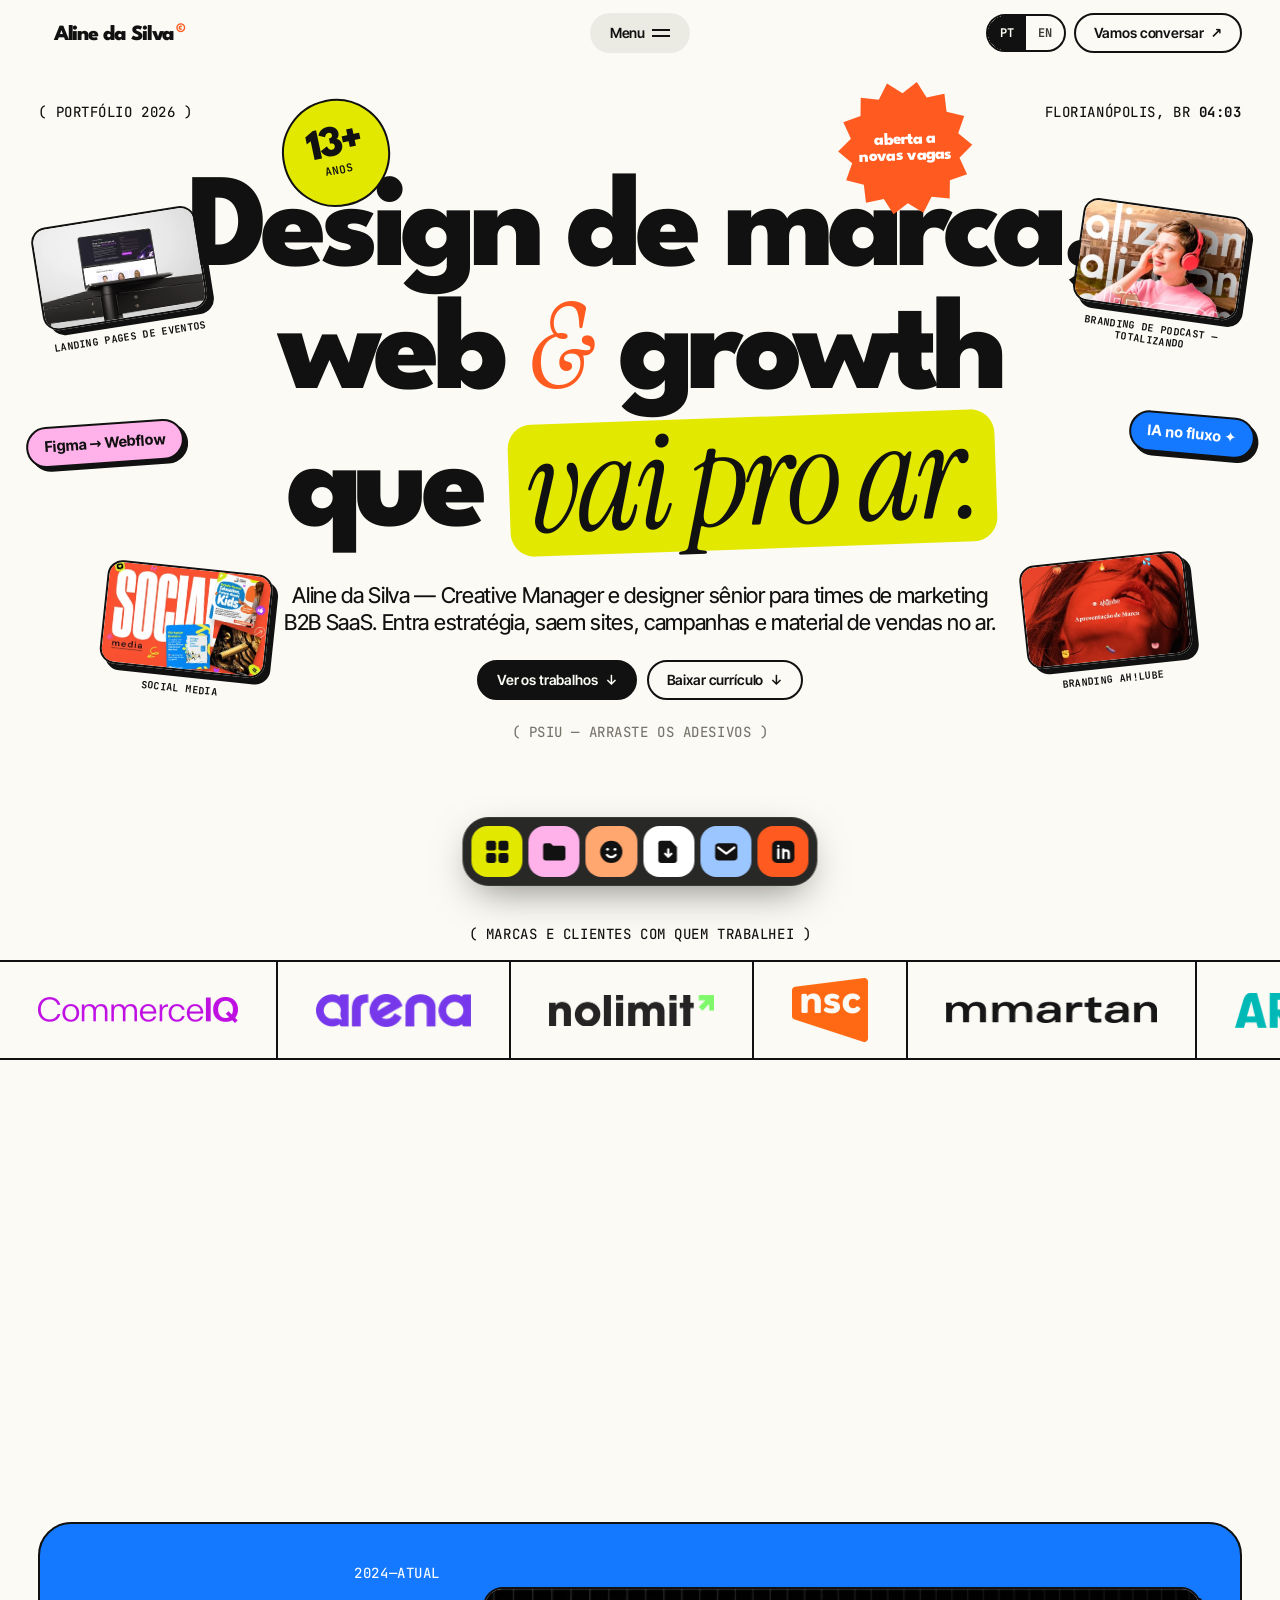
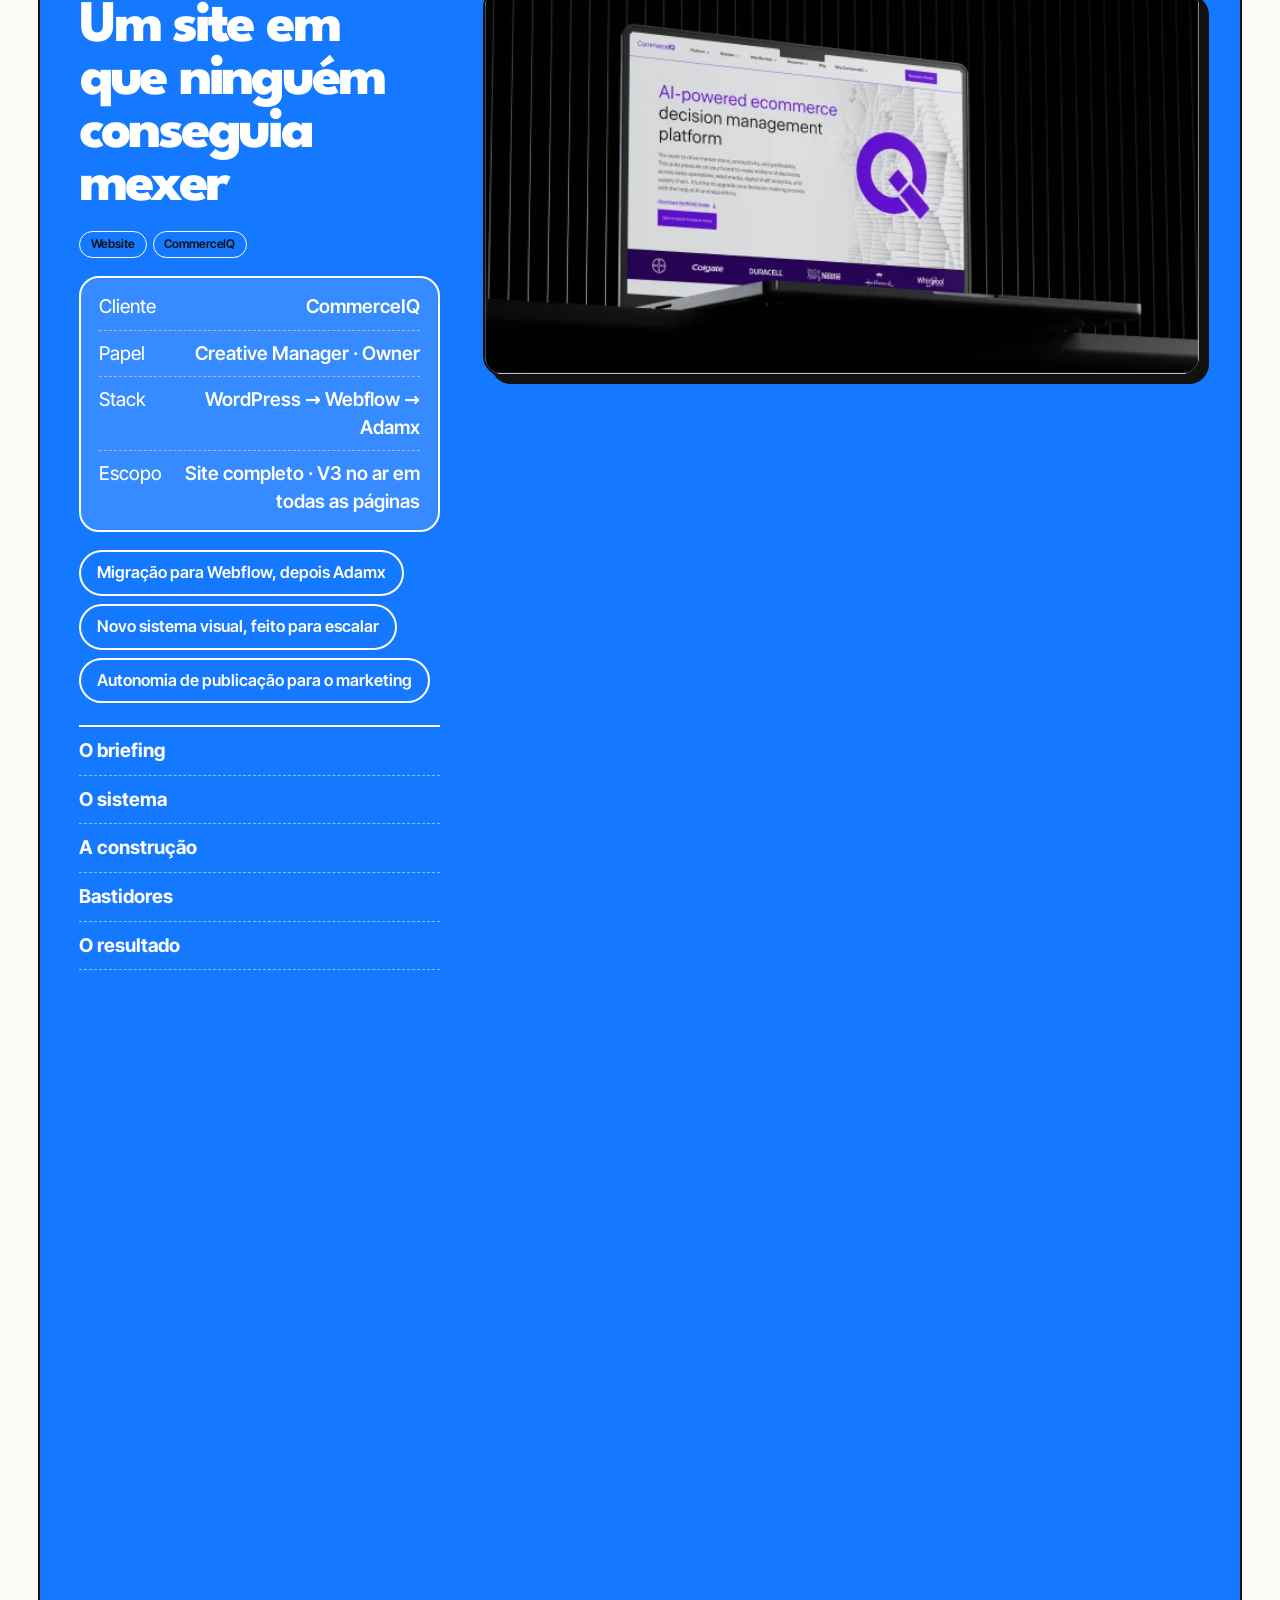
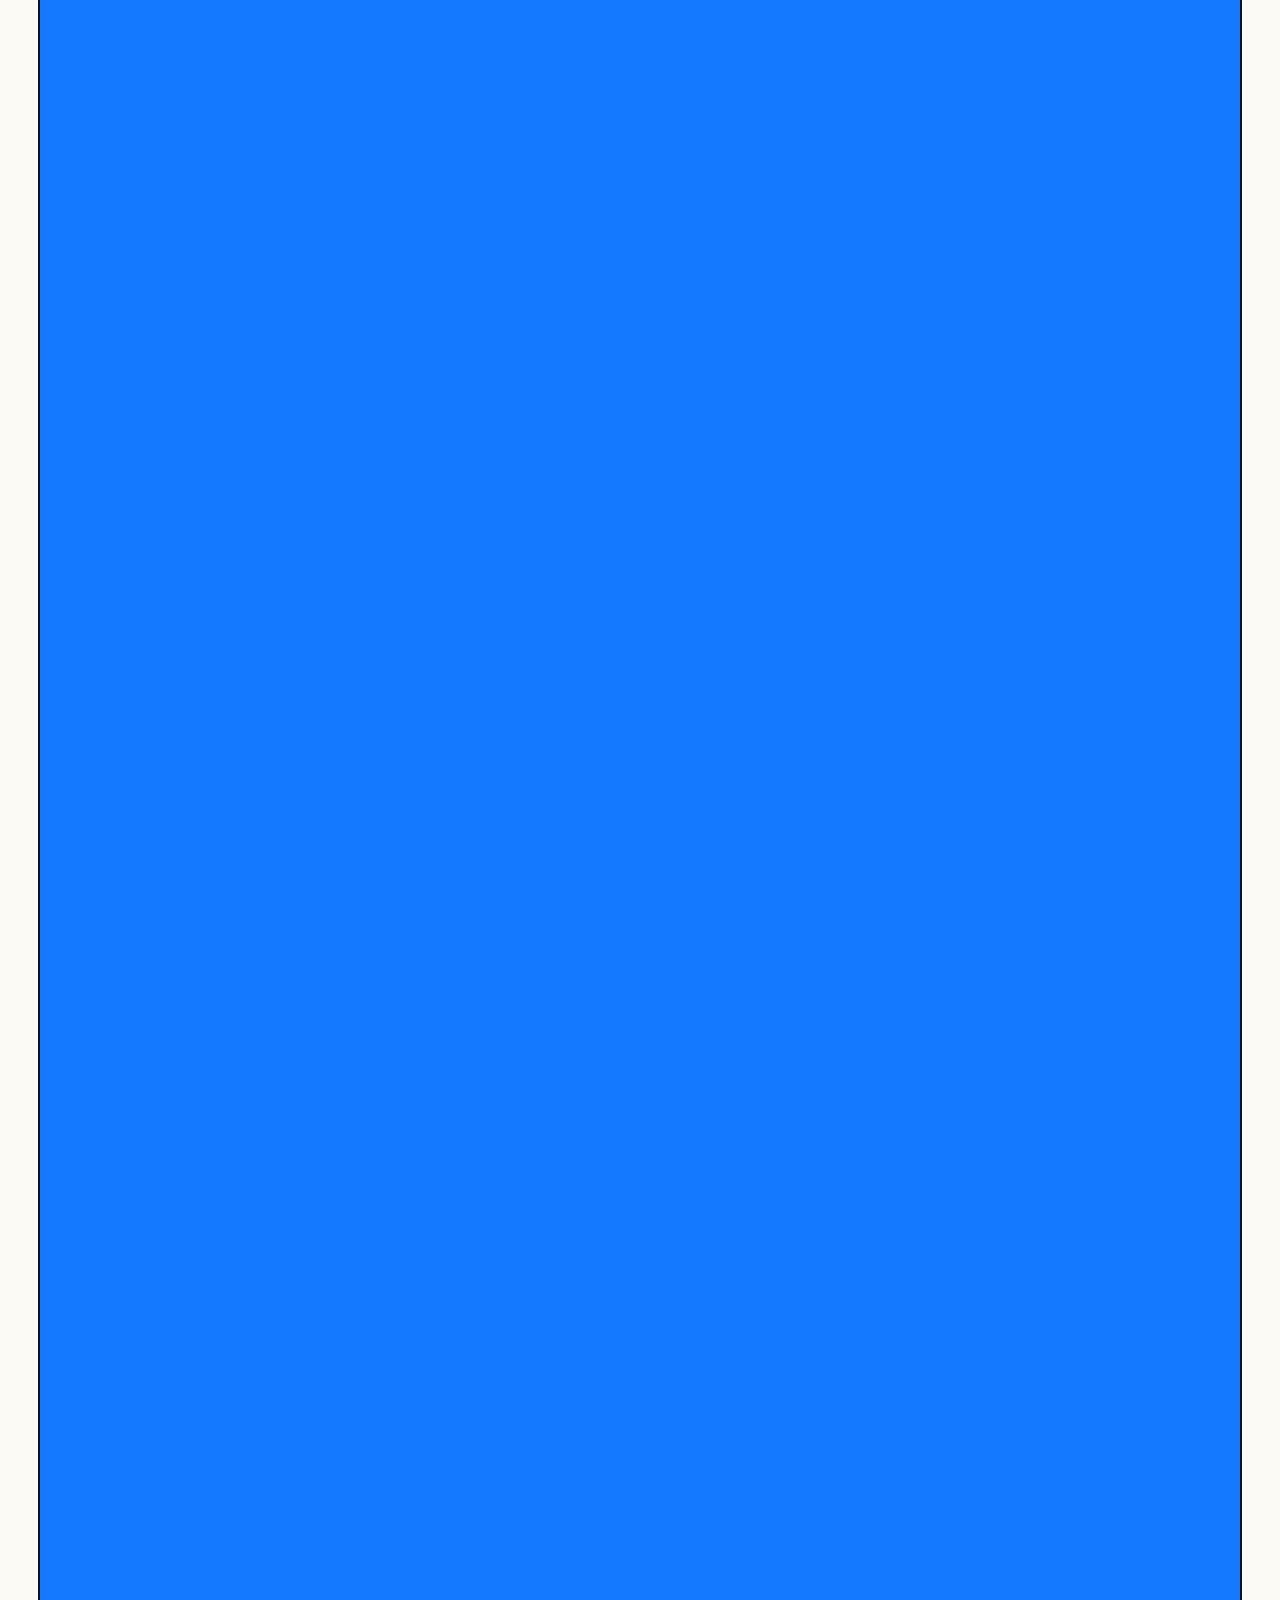
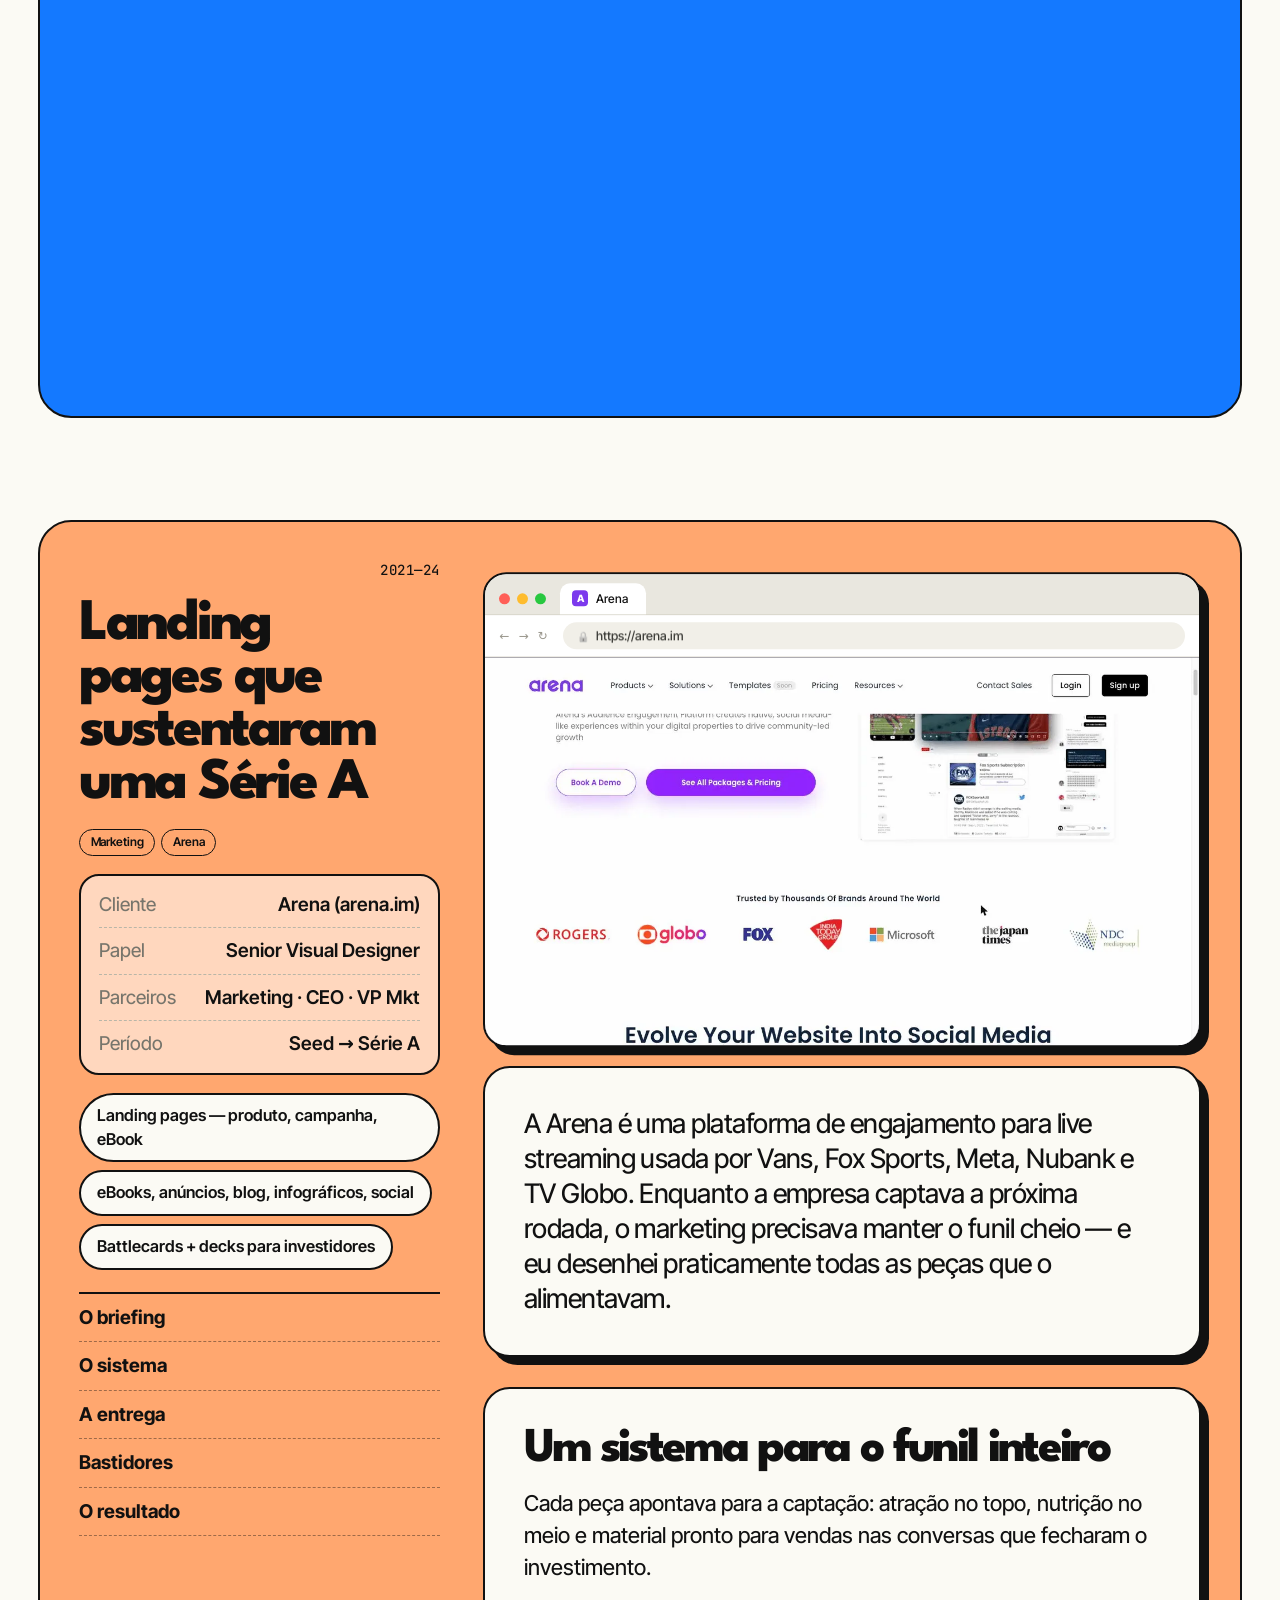
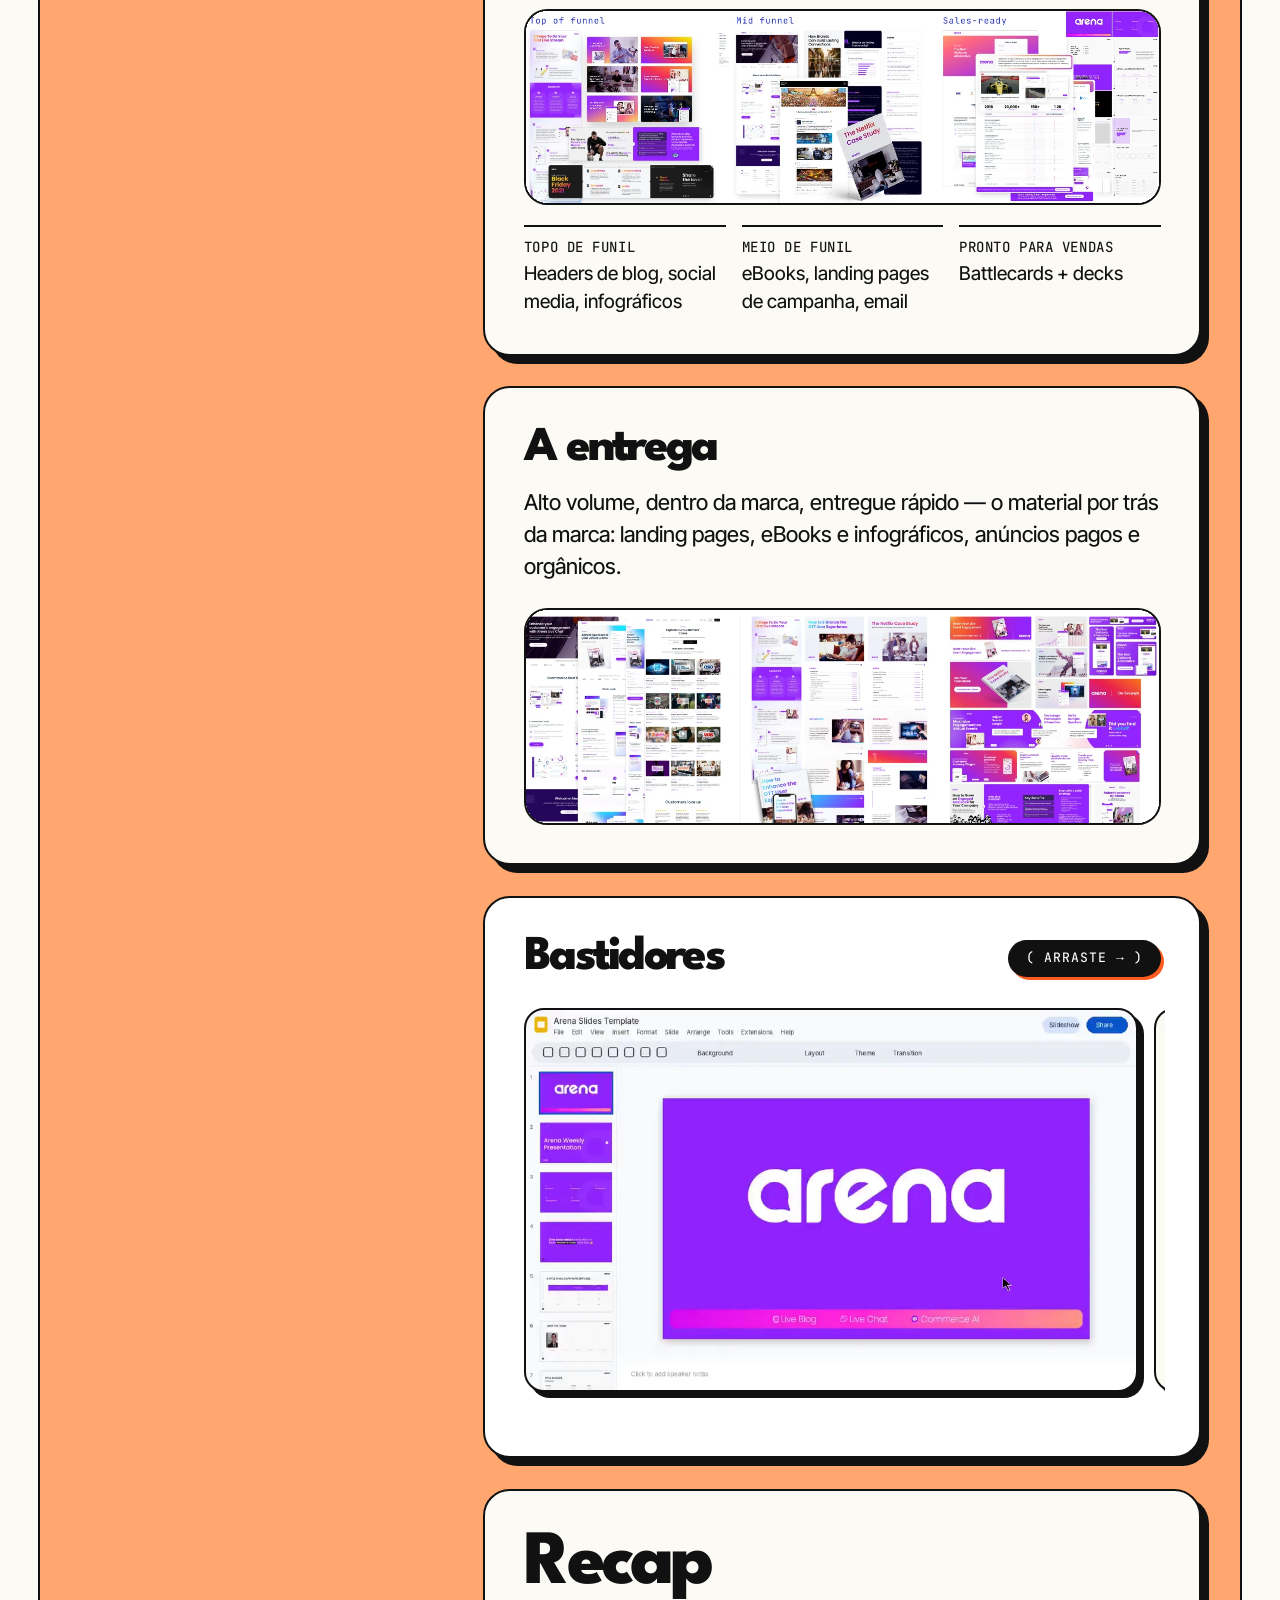
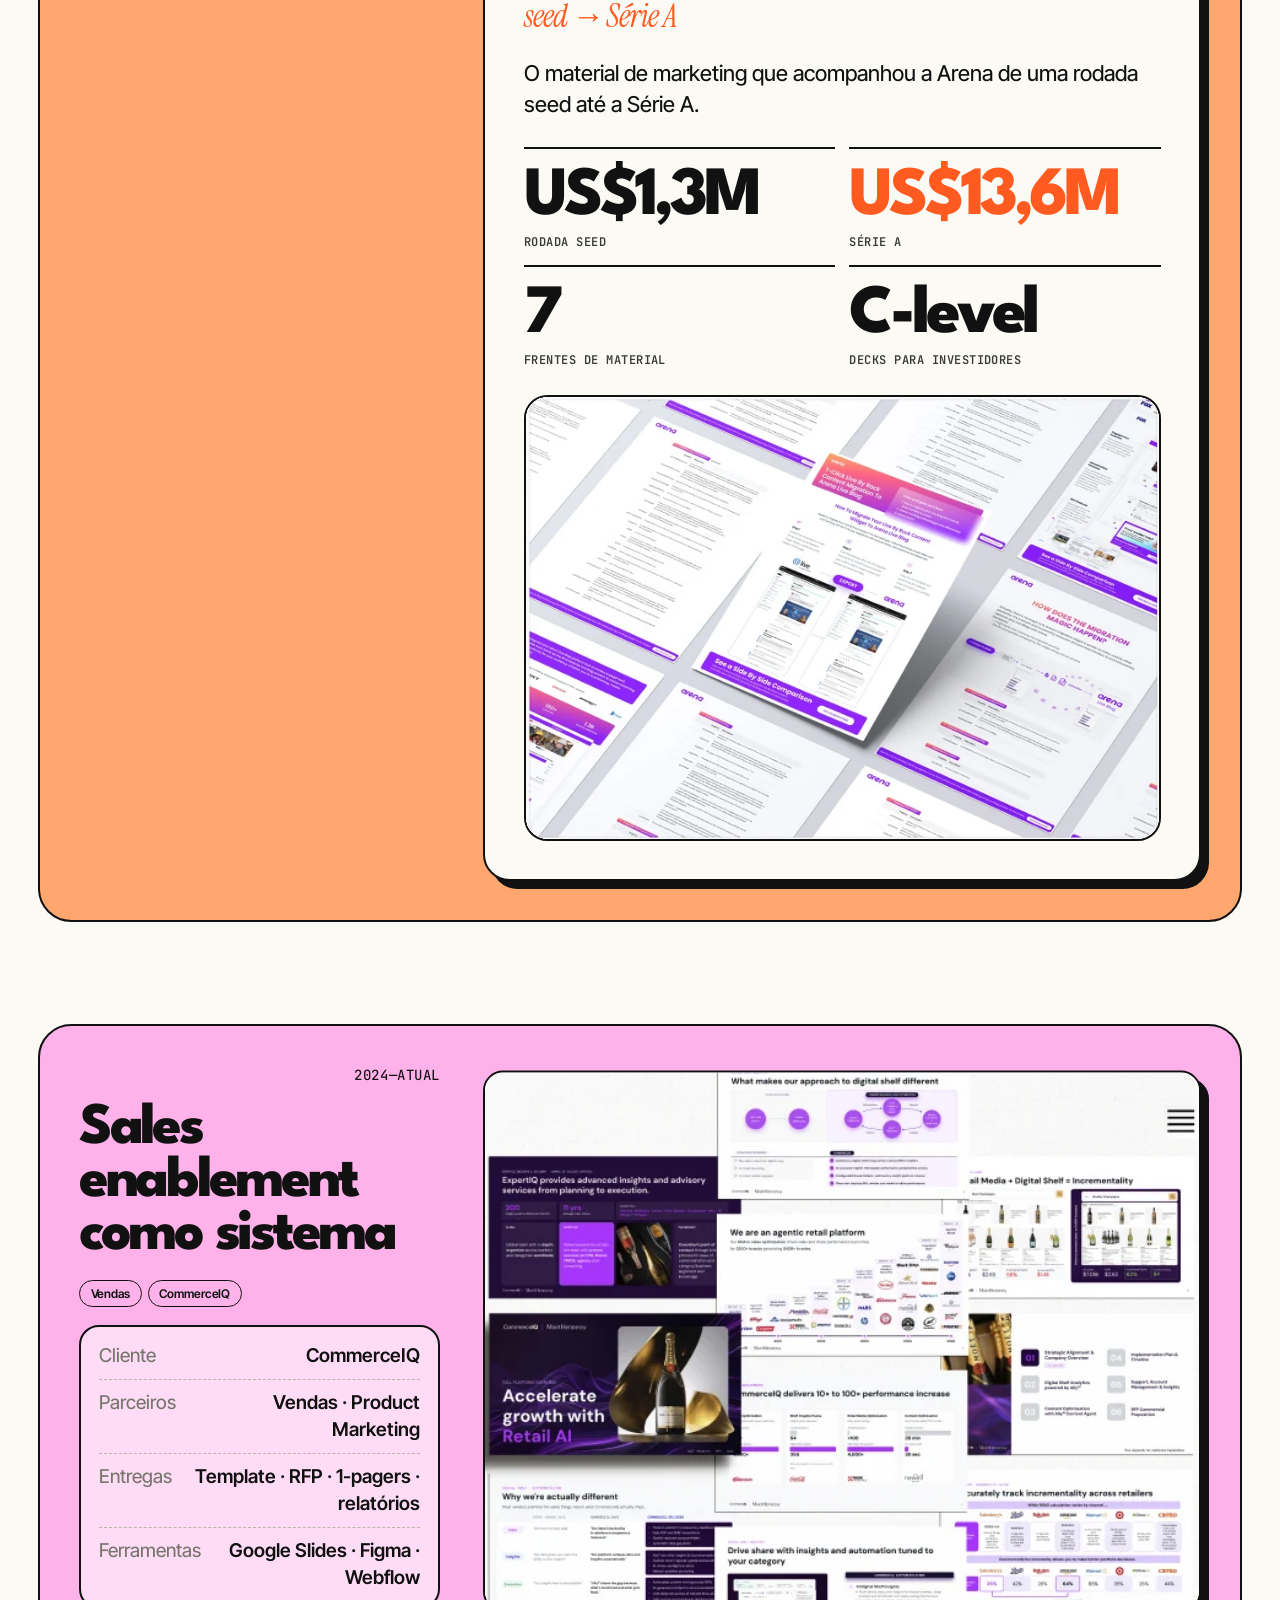
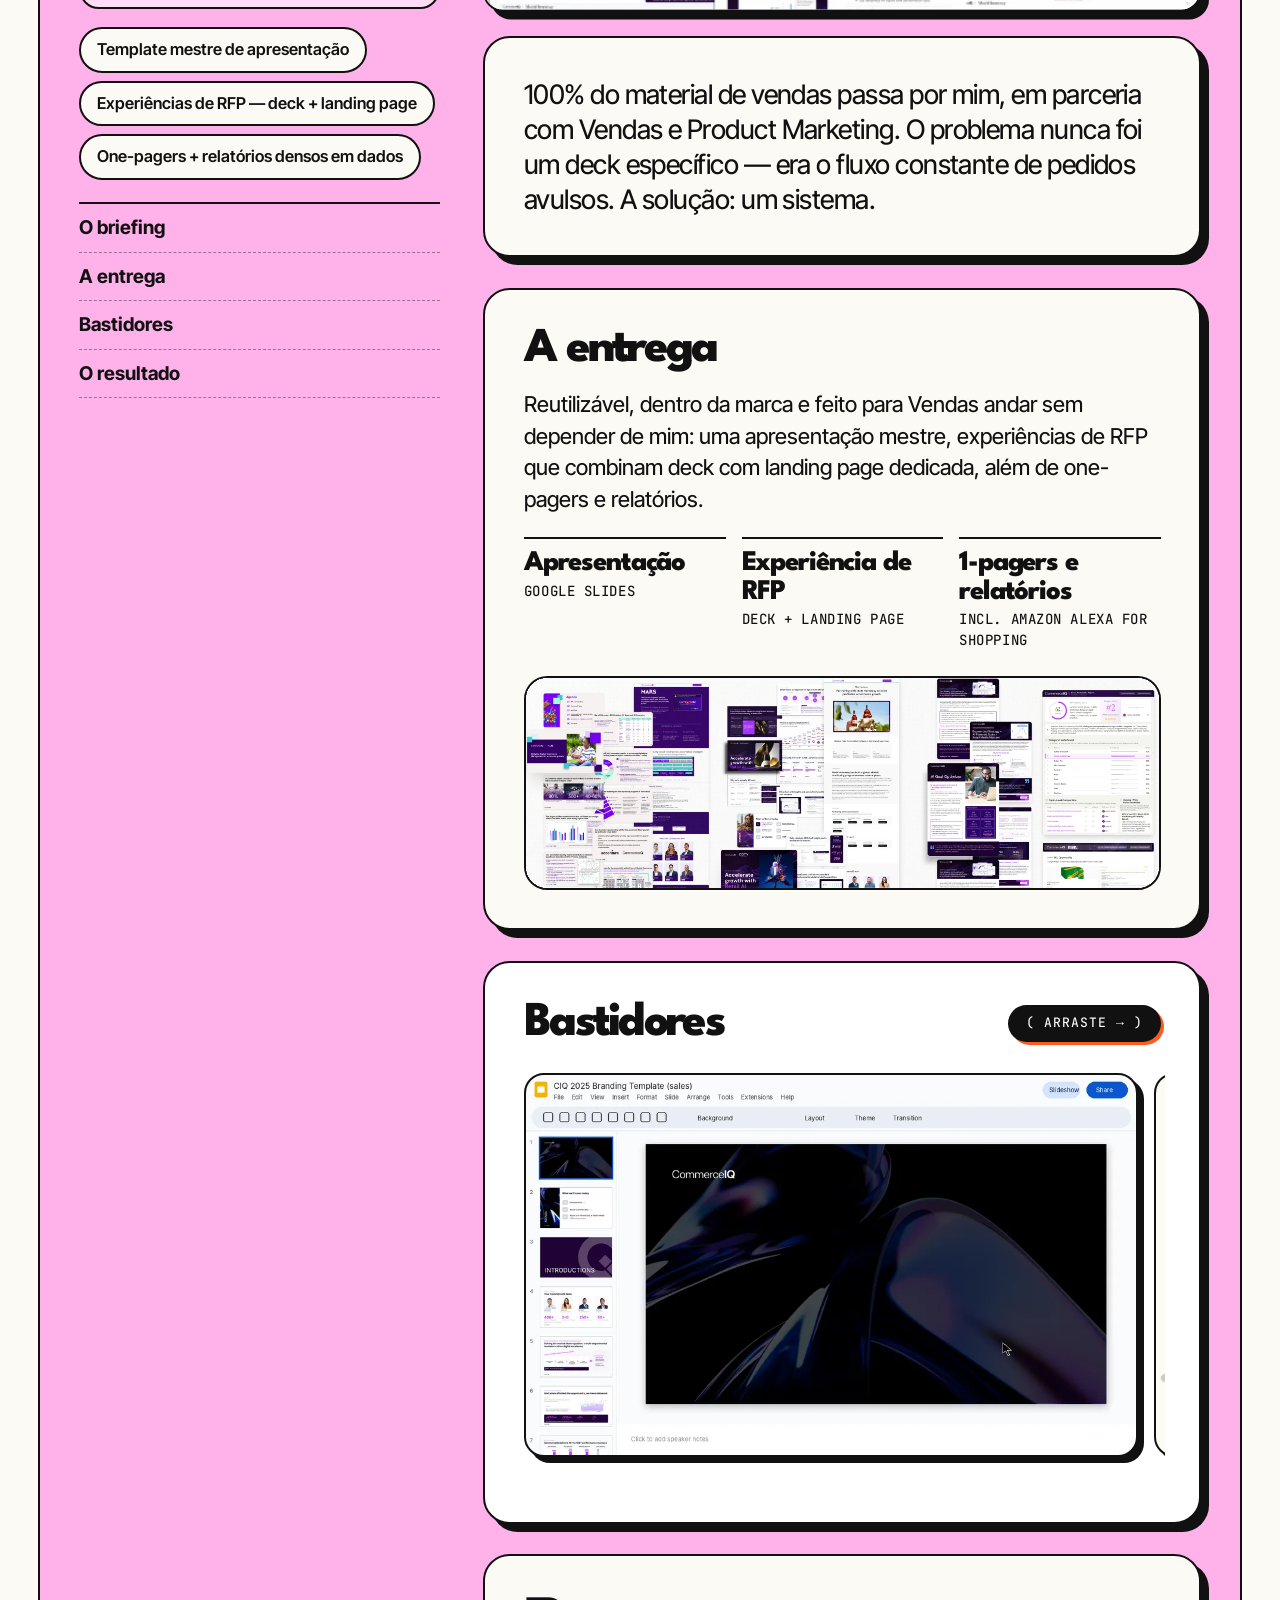
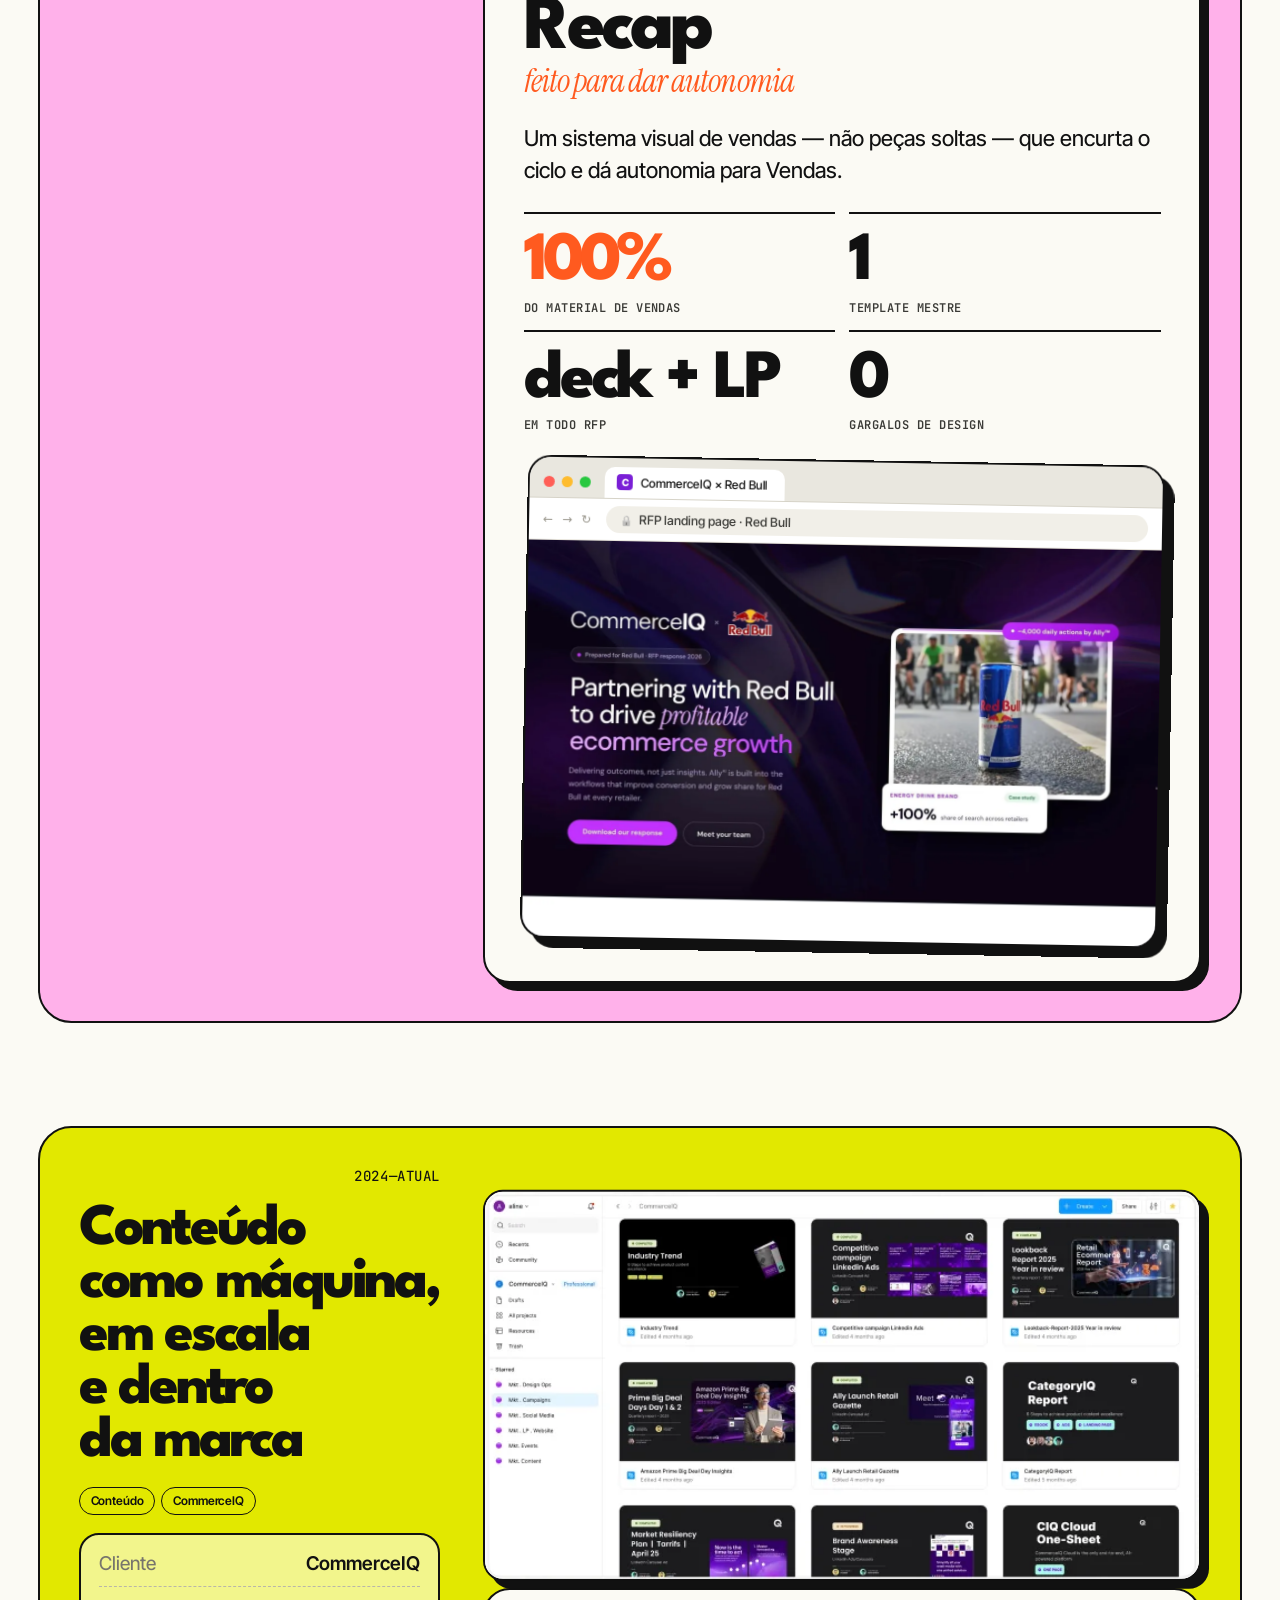
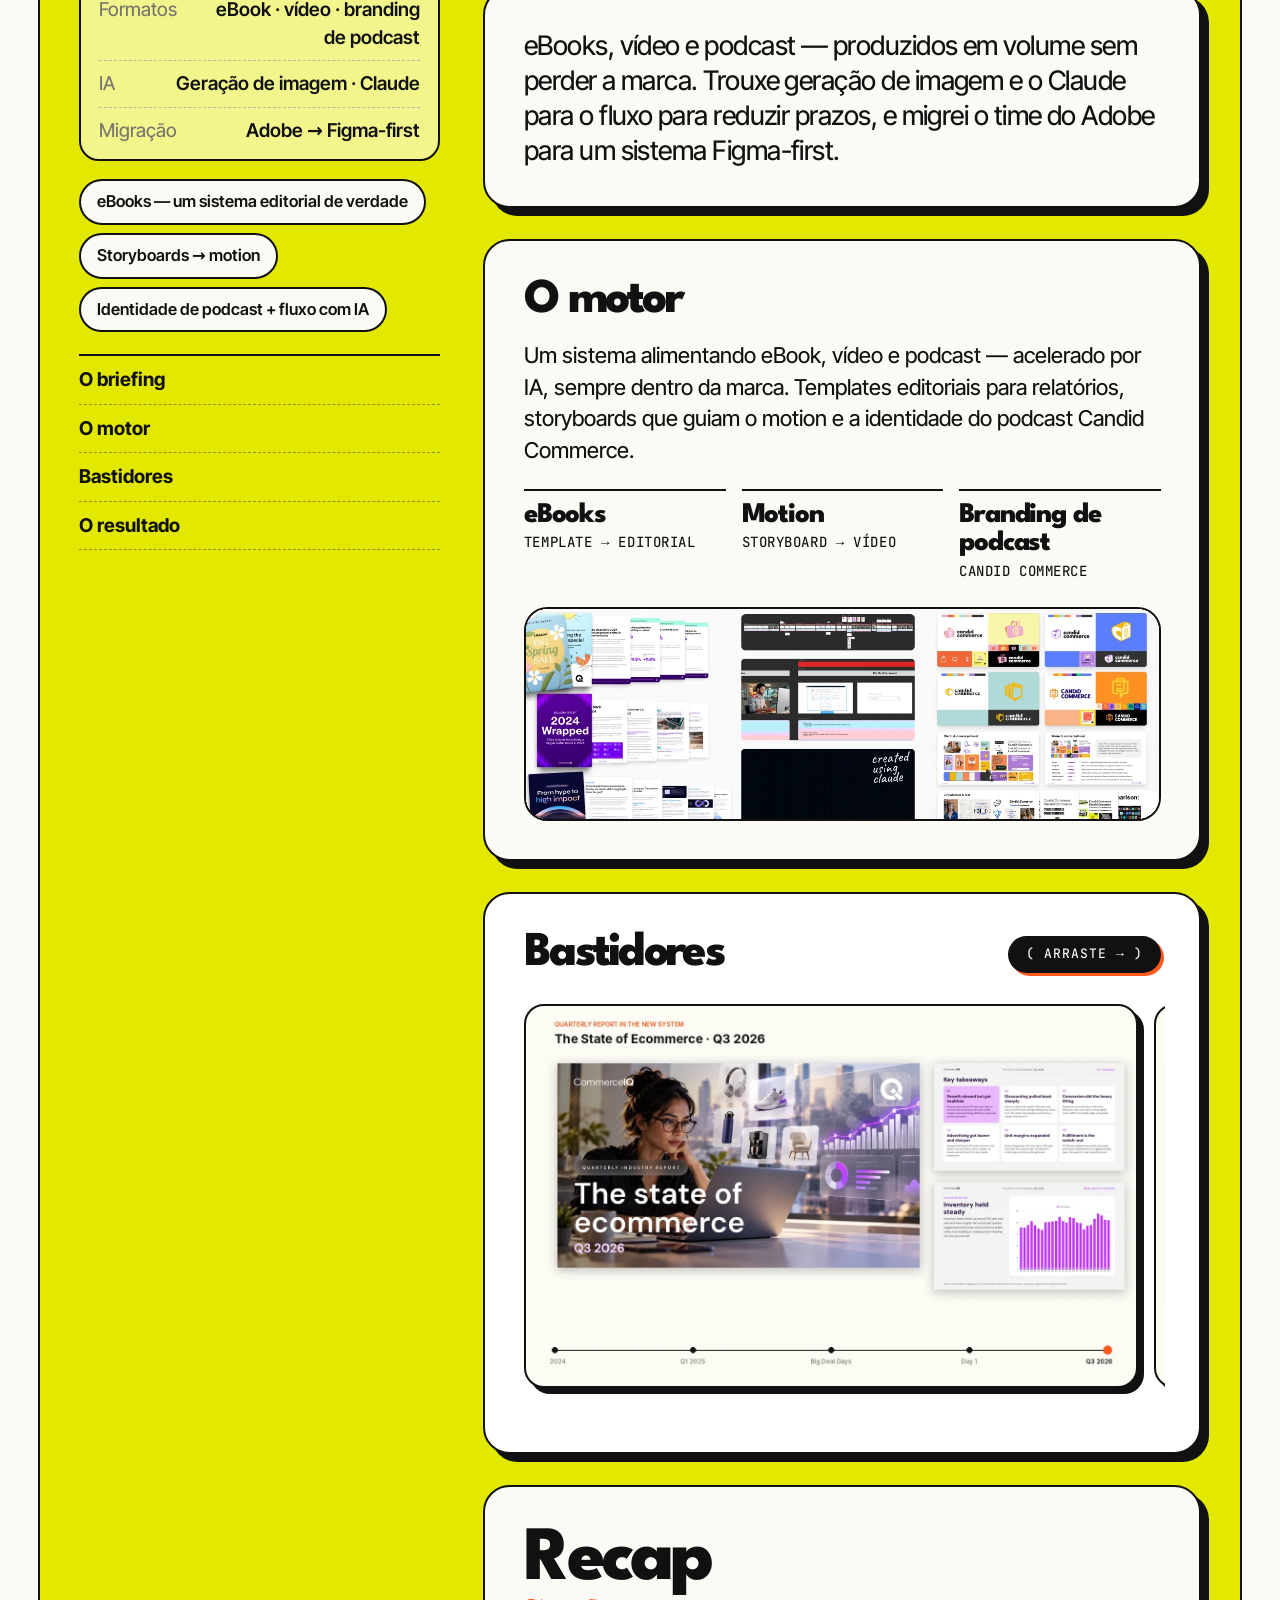
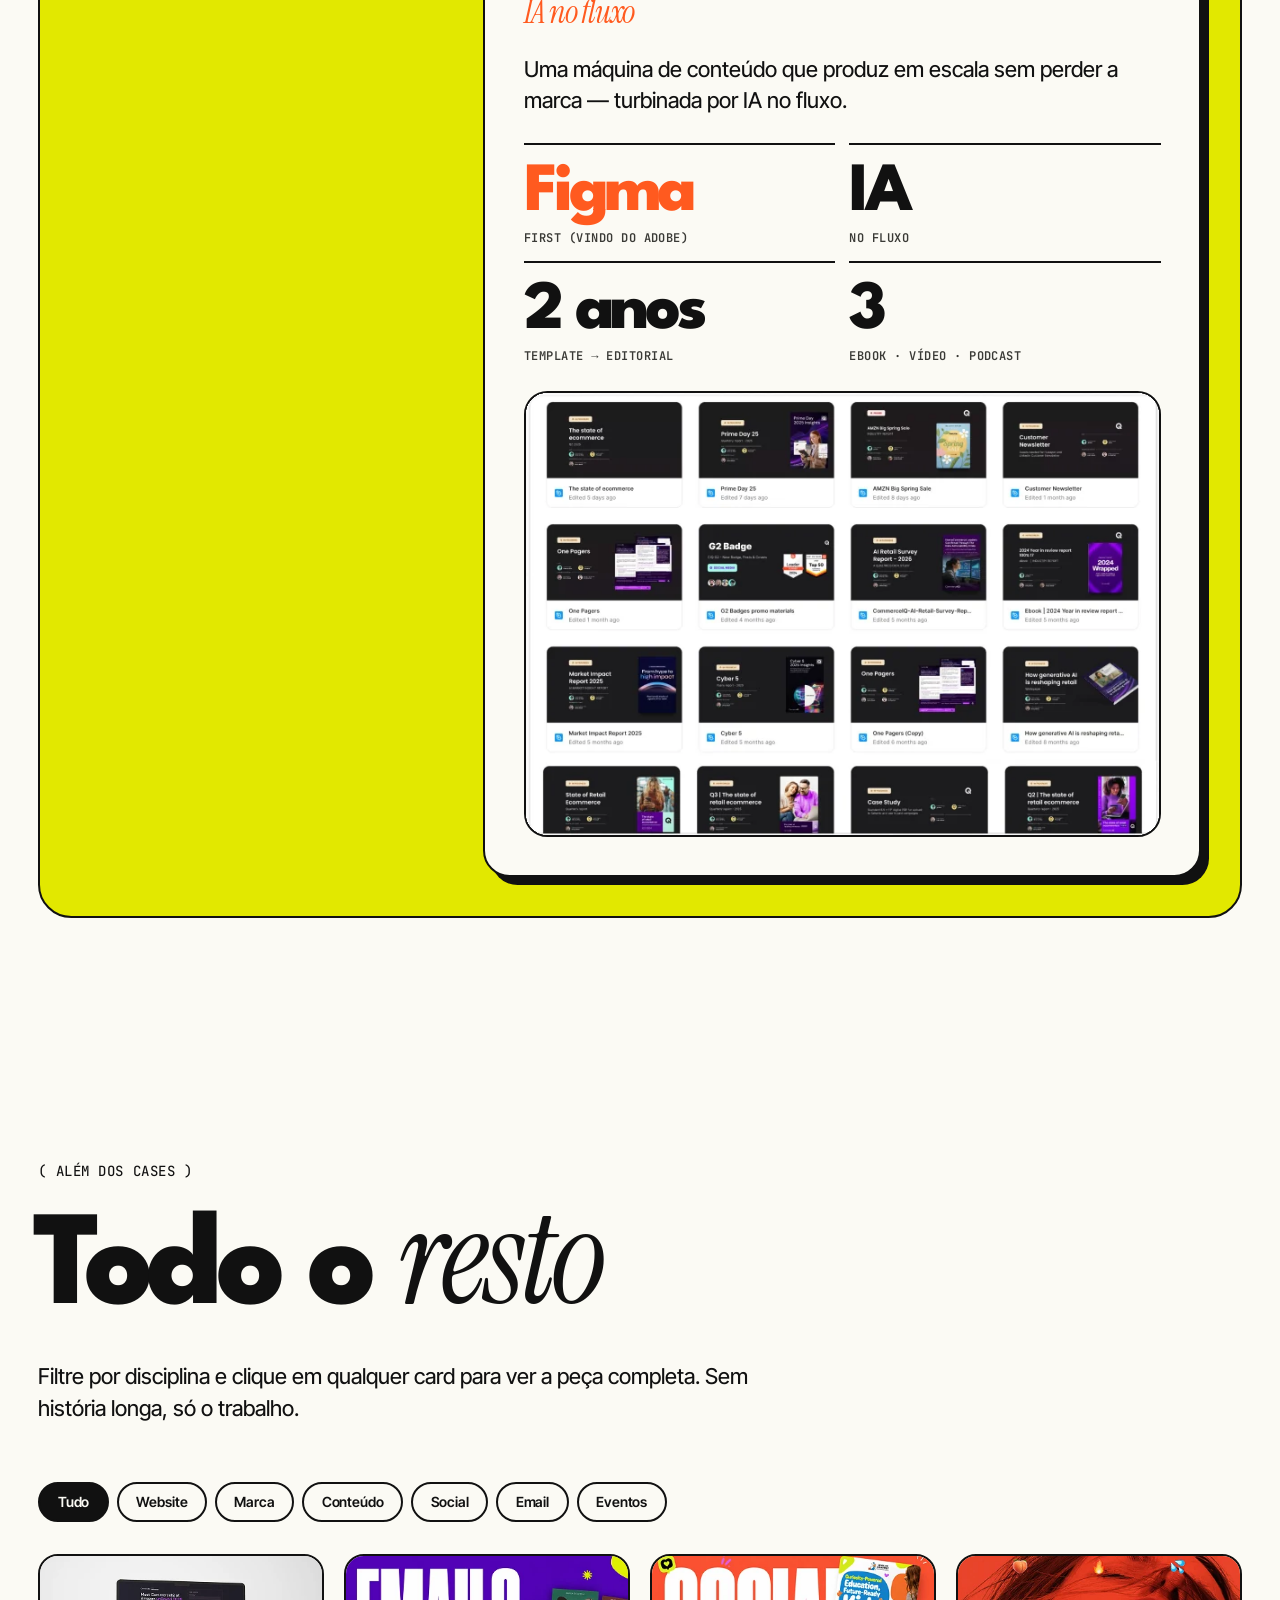
==== commit 29450a18: "Make report timelines clickable (Report evolution, eBooks) Co-Authored-By: Claude Sonnet 5.5 <norepl" ====
--- a/pt/index.html
+++ b/pt/index.html
@@ -24,10 +24,10 @@
 <meta property="og:locale" content="pt_BR">
 <meta name="twitter:card" content="summary_large_image">
 <meta name="theme-color" content="#fbfaf4">
-<link rel="icon" href="../assets/img/favicon.svg?v=202611171703" type="image/svg+xml">
+<link rel="icon" href="../assets/img/favicon.svg?v=202611171826" type="image/svg+xml">
 <link rel="preload" href="../assets/fonts/spartan.woff2" as="font" type="font/woff2" crossorigin>
 <link rel="preload" href="../assets/fonts/serif-italic.woff2" as="font" type="font/woff2" crossorigin>
-<link rel="stylesheet" href="../assets/css/style.css?v=202611171703">
+<link rel="stylesheet" href="../assets/css/style.css?v=202611171826">
 <script>(function(d){var c='js',s=0;try{s=sessionStorage.getItem('seen')}catch(e){}if(!s&&!matchMedia('(prefers-reduced-motion: reduce)').matches)c+=' loading';d.className=c;setTimeout(function(){if(!window.__init)d.className='no-js'},6000)})(document.documentElement)</script>
 <script type="application/ld+json">[{"@context": "https://schema.org", "@type": "ProfilePage", "@id": "https://alinehojesou.github.io/pt/#page", "url": "https://alinehojesou.github.io/pt/", "name": "Aline da Silva — Creative Manager e Designer Sênior de Marca, Marketing e Web | Remoto, Brasil", "inLanguage": "pt-BR", "dateModified": "2026-11-16", "mainEntity": {"@id": "https://alinehojesou.github.io/#aline"}}, {"@context": "https://schema.org", "@type": "Person", "@id": "https://alinehojesou.github.io/#aline", "name": "Aline da Silva", "url": "https://alinehojesou.github.io/", "image": "https://alinehojesou.github.io/assets/img/cases/aline.webp", "jobTitle": "Creative Manager", "description": "Portfólio de Aline da Silva, Creative Manager e designer sênior de marca, marketing, web e growth com mais de 13 anos de experiência em B2B SaaS. Figma, Webflow, WordPress, HubSpot e IA. Remoto, do Brasil.", "worksFor": {"@type": "Organization", "name": "CommerceIQ", "url": "https://www.commerceiq.ai"}, "address": {"@type": "PostalAddress", "addressLocality": "Florianópolis", "addressRegion": "SC", "addressCountry": "BR"}, "knowsLanguage": ["pt-BR", "en"], "alumniOf": {"@type": "CollegeOrUniversity", "name": "Universidade Estácio de Sá"}, "award": ["Prêmio NSC de Comunicação 2019 — Imagem/Design", "Prêmio NSC de Comunicação 2019 — Projeto Multimídia"], "hasOccupation": {"@type": "Occupation", "name": "Senior Brand, Marketing & Web Designer", "skills": "Brand design, marketing design, growth design, web design, Figma, Webflow, WordPress, HubSpot, Adobe Creative Cloud, landing pages, sales enablement, email marketing, creative direction, team leadership, AI-assisted creative workflows"}, "knowsAbout": ["Brand design", "Marketing design", "Growth design", "Web design", "Webflow", "WordPress", "Figma", "HubSpot", "Sales enablement", "B2B SaaS marketing", "Landing pages", "Email marketing", "Creative direction", "AI-assisted design workflows", "Retail media"], "sameAs": ["https://www.linkedin.com/in/aline-da-silva", "https://www.behance.net/hojesoualine", "https://github.com/alinehojesou"]}, {"@context": "https://schema.org", "@type": "FAQPage", "inLanguage": "pt-BR", "mainEntity": [{"@type": "Question", "name": "Para que tipo de vaga a Aline da Silva está aberta?", "acceptedAnswer": {"@type": "Answer", "text": "Vagas sêniores e mão na massa em que o design move marketing e growth: Senior Brand Designer, Senior Marketing Designer, Growth Designer, Brand & Web Designer, Marketing Web Designer, Design Lead, Creative Lead e Creative Manager."}}, {"@type": "Question", "name": "Onde ela mora e trabalha remotamente?", "acceptedAnswer": {"@type": "Answer", "text": "Florianópolis, Brasil (UTC−3). Trabalha 100% remoto e atua com times de B2B SaaS dos EUA desde 2020, com sobreposição de horário com as costas leste e oeste americanas."}}, {"@type": "Question", "name": "O que ela desenha e constrói?", "acceptedAnswer": {"@type": "Answer", "text": "Sites de marketing e landing pages (desenhados no Figma, construídos em Webflow e WordPress), sistemas de marca, campanhas, decks de sales enablement e experiências de RFP, eBooks e relatórios, email no HubSpot, materiais de eventos e storyboards de motion."}}, {"@type": "Question", "name": "Em quais setores ela já atuou?", "acceptedAnswer": {"@type": "Answer", "text": "B2B SaaS, IA, ecommerce e retail media (CommerceIQ), live streaming e martech (Arena), além de agências, consultorias de marca e um dos maiores grupos de mídia do Brasil."}}, {"@type": "Question", "name": "Como ela usa IA no trabalho de design?", "acceptedAnswer": {"@type": "Answer", "text": "Claude e geração de imagem fazem parte do fluxo diário — para conceito de campanhas, landing pages e decks dentro da marca, animações em HTML e produção mais rápida — sem perder o acabamento."}}, {"@type": "Question", "name": "Em quais idiomas ela trabalha?", "acceptedAnswer": {"@type": "Answer", "text": "Português (nativo) e inglês (profissional; foi professora de inglês)."}}]}, {"@context": "https://schema.org", "@type": "ItemList", "name": "Trabalhos selecionados", "itemListElement": [{"@type": "ListItem", "position": 1, "item": {"@type": "CreativeWork", "name": "Um site em que ninguém conseguia mexer", "url": "https://alinehojesou.github.io/pt/#commerceiq-website", "description": "O site da CommerceIQ rodava em WordPress com temas HTML rígidos — até reordenar uma seção exigia um desenvolvedor e um ticket de vários dias. Planejei o site como um sistema vivo e o reconstruí em três gerações, cada uma reduzindo a dependência de dev e elevando o nível do design.", "creator": {"@id": "https://alinehojesou.github.io/#aline"}}}, {"@type": "ListItem", "position": 2, "item": {"@type": "CreativeWork", "name": "Landing pages que sustentaram uma Série A", "url": "https://alinehojesou.github.io/pt/#arena-marketing", "description": "A Arena é uma plataforma de engajamento para live streaming usada por Vans, Fox Sports, Meta, Nubank e TV Globo. Enquanto a empresa captava a próxima rodada, o marketing precisava manter o funil cheio — e eu desenhei praticamente todas as peças que o alimentavam.", "creator": {"@id": "https://alinehojesou.github.io/#aline"}}}, {"@type": "ListItem", "position": 3, "item": {"@type": "CreativeWork", "name": "Sales enablement como sistema", "url": "https://alinehojesou.github.io/pt/#commerceiq-sales", "description": "100% do material de vendas passa por mim, em parceria com Vendas e Product Marketing. O problema nunca foi um deck específico — era o fluxo constante de pedidos avulsos. A solução: um sistema.", "creator": {"@id": "https://alinehojesou.github.io/#aline"}}}, {"@type": "ListItem", "position": 4, "item": {"@type": "CreativeWork", "name": "Conteúdo como máquina, em escala e dentro da marca", "url": "https://alinehojesou.github.io/pt/#commerceiq-content", "description": "eBooks, vídeo e podcast — produzidos em volume sem perder a marca. Trouxe geração de imagem e o Claude para o fluxo para reduzir prazos, e migrei o time do Adobe para um sistema Figma-first.", "creator": {"@id": "https://alinehojesou.github.io/#aline"}}}]}]</script>
 </head>
@@ -46,14 +46,14 @@
   <div class="hero-meta mono"><span>( Portfólio 2026 )</span><span>Florianópolis, BR <b class="clock"></b></span></div>
   <h1><span class="sr">Aline da Silva — Creative Manager · Designer de Marca, Marketing e Web · Growth. </span>Design de marca, web <i>&amp;</i> growth que <em>vai pro ar.</em></h1>
   <p class="sub">Aline da Silva — Creative Manager e designer sênior para times de marketing B2B SaaS. Entra estratégia, saem sites, campanhas e material de vendas no ar.</p>
-  <div class="cta"><a class="pill solid" href="#work">Ver os trabalhos <span aria-hidden="true">↓</span></a><a class="pill" href="../assets/Aline-da-Silva-Curriculo.pdf?v=202611171703" download>Baixar currículo <span aria-hidden="true">↓</span></a></div>
+  <div class="cta"><a class="pill solid" href="#work">Ver os trabalhos <span aria-hidden="true">↓</span></a><a class="pill" href="../assets/Aline-da-Silva-Curriculo.pdf?v=202611171826" download>Baixar currículo <span aria-hidden="true">↓</span></a></div>
   <p class="hint mono" aria-hidden="true">( psiu — arraste os adesivos )</p>
-  <div class="stickers"><a class="stk thumb s1" href="#more" data-slug="events" data-title="Landing pages de eventos" draggable="false"><img src="../assets/img/work/events-thumb.webp?v=202611171703" alt="" width="720" height="450" draggable="false"><span>Landing pages de eventos</span></a><a class="stk thumb s2" href="#more" data-slug="social-media" data-title="Social media" draggable="false"><img src="../assets/img/work/social-media-thumb.webp?v=202611171703" alt="" width="720" height="450" draggable="false"><span>Social media</span></a><a class="stk thumb s3" href="#more" data-slug="podcast-branding-totalizando" data-title="Branding de podcast — Totalizando" draggable="false"><img src="../assets/img/work/podcast-branding-totalizando-thumb.webp?v=202611171703" alt="" width="720" height="450" draggable="false"><span>Branding de podcast — Totalizando</span></a><a class="stk thumb s4" href="#more" data-slug="ah-lube-branding" data-title="Branding ah!lube" draggable="false"><img src="../assets/img/work/ah-lube-branding-thumb.webp?v=202611171703" alt="" width="720" height="450" draggable="false"><span>Branding ah!lube</span></a><span class="stk burst s5" aria-hidden="true"><b>aberta a<br>novas vagas</b></span><span class="stk coin s6" aria-hidden="true"><b>13+</b>anos</span><span class="stk tag s7 pinkbg" aria-hidden="true">Figma → Webflow</span><span class="stk tag s8 bluebg" aria-hidden="true">IA no fluxo ✦</span></div>
+  <div class="stickers"><a class="stk thumb s1" href="#more" data-slug="events" data-title="Landing pages de eventos" draggable="false"><img src="../assets/img/work/events-thumb.webp?v=202611171826" alt="" width="720" height="450" draggable="false"><span>Landing pages de eventos</span></a><a class="stk thumb s2" href="#more" data-slug="social-media" data-title="Social media" draggable="false"><img src="../assets/img/work/social-media-thumb.webp?v=202611171826" alt="" width="720" height="450" draggable="false"><span>Social media</span></a><a class="stk thumb s3" href="#more" data-slug="podcast-branding-totalizando" data-title="Branding de podcast — Totalizando" draggable="false"><img src="../assets/img/work/podcast-branding-totalizando-thumb.webp?v=202611171826" alt="" width="720" height="450" draggable="false"><span>Branding de podcast — Totalizando</span></a><a class="stk thumb s4" href="#more" data-slug="ah-lube-branding" data-title="Branding ah!lube" draggable="false"><img src="../assets/img/work/ah-lube-branding-thumb.webp?v=202611171826" alt="" width="720" height="450" draggable="false"><span>Branding ah!lube</span></a><span class="stk burst s5" aria-hidden="true"><b>aberta a<br>novas vagas</b></span><span class="stk coin s6" aria-hidden="true"><b>13+</b>anos</span><span class="stk tag s7 pinkbg" aria-hidden="true">Figma → Webflow</span><span class="stk tag s8 bluebg" aria-hidden="true">IA no fluxo ✦</span></div>
 </section>
 
 <section class="logos" aria-label="Marcas e clientes com quem trabalhei">
   <p class="mono center">( Marcas e clientes com quem trabalhei )</p>
-  <div class="marquee"><ul><li><img src="../assets/img/logos/commerceiq.webp?v=202611171703" alt="CommerceIQ" style="width:200px" width="200" height="26" loading="lazy" decoding="async"></li><li><img src="../assets/img/logos/arena.webp?v=202611171703" alt="Arena" style="width:155px" width="155" height="33" loading="lazy" decoding="async"></li><li><img src="../assets/img/logos/nolimit.webp?v=202611171703" alt="NoLimit Creatives" style="width:165px" width="165" height="31" loading="lazy" decoding="async"></li><li><img src="../assets/img/logos/nsc.webp?v=202611171703" alt="NSC Comunicação" style="width:76px" width="76" height="64" loading="lazy" decoding="async"></li><li><img src="../assets/img/logos/mmartan.webp?v=202611171703" alt="mmartan" style="width:211px" width="211" height="26" loading="lazy" decoding="async"></li><li><img src="../assets/img/logos/artex.webp?v=202611171703" alt="Artex" style="width:147px" width="147" height="35" loading="lazy" decoding="async"></li><li><img src="../assets/img/logos/goldbar.webp?v=202611171703" alt="Gold Bar" style="width:87px" width="87" height="60" loading="lazy" decoding="async"></li><li><img src="../assets/img/logos/mormaii.webp?v=202611171703" alt="Mormaii" style="width:98px" width="98" height="53" loading="lazy" decoding="async"></li><li><img src="../assets/img/logos/mormaii-fitness.webp?v=202611171703" alt="Studio Mormaii Fitness" style="width:82px" width="82" height="63" loading="lazy" decoding="async"></li><li><img src="../assets/img/logos/carioca.webp?v=202611171703" alt="Carioca Calçados" style="width:135px" width="135" height="39" loading="lazy" decoding="async"></li><li><img src="../assets/img/logos/unicred.webp?v=202611171703" alt="Unicred" style="width:186px" width="186" height="28" loading="lazy" decoding="async"></li><li><img src="../assets/img/logos/techsc.webp?v=202611171703" alt="Tech SC" style="width:81px" width="81" height="64" loading="lazy" decoding="async"></li><li><img src="../assets/img/logos/basiqe.webp?v=202611171703" alt="Basiqe Beauty" style="width:126px" width="126" height="41" loading="lazy" decoding="async"></li><li><img src="../assets/img/logos/supportpets.webp?v=202611171703" alt="Support Pets" style="width:155px" width="155" height="33" loading="lazy" decoding="async"></li><li><img src="../assets/img/logos/ecohiny.webp?v=202611171703" alt="Eco Hiny" style="width:103px" width="103" height="51" loading="lazy" decoding="async"></li><li aria-hidden="true"><img src="../assets/img/logos/commerceiq.webp?v=202611171703" alt="" style="width:200px" width="200" height="26" loading="lazy" decoding="async"></li><li aria-hidden="true"><img src="../assets/img/logos/arena.webp?v=202611171703" alt="" style="width:155px" width="155" height="33" loading="lazy" decoding="async"></li><li aria-hidden="true"><img src="../assets/img/logos/nolimit.webp?v=202611171703" alt="" style="width:165px" width="165" height="31" loading="lazy" decoding="async"></li><li aria-hidden="true"><img src="../assets/img/logos/nsc.webp?v=202611171703" alt="" style="width:76px" width="76" height="64" loading="lazy" decoding="async"></li><li aria-hidden="true"><img src="../assets/img/logos/mmartan.webp?v=202611171703" alt="" style="width:211px" width="211" height="26" loading="lazy" decoding="async"></li><li aria-hidden="true"><img src="../assets/img/logos/artex.webp?v=202611171703" alt="" style="width:147px" width="147" height="35" loading="lazy" decoding="async"></li><li aria-hidden="true"><img src="../assets/img/logos/goldbar.webp?v=202611171703" alt="" style="width:87px" width="87" height="60" loading="lazy" decoding="async"></li><li aria-hidden="true"><img src="../assets/img/logos/mormaii.webp?v=202611171703" alt="" style="width:98px" width="98" height="53" loading="lazy" decoding="async"></li><li aria-hidden="true"><img src="../assets/img/logos/mormaii-fitness.webp?v=202611171703" alt="" style="width:82px" width="82" height="63" loading="lazy" decoding="async"></li><li aria-hidden="true"><img src="../assets/img/logos/carioca.webp?v=202611171703" alt="" style="width:135px" width="135" height="39" loading="lazy" decoding="async"></li><li aria-hidden="true"><img src="../assets/img/logos/unicred.webp?v=202611171703" alt="" style="width:186px" width="186" height="28" loading="lazy" decoding="async"></li><li aria-hidden="true"><img src="../assets/img/logos/techsc.webp?v=202611171703" alt="" style="width:81px" width="81" height="64" loading="lazy" decoding="async"></li><li aria-hidden="true"><img src="../assets/img/logos/basiqe.webp?v=202611171703" alt="" style="width:126px" width="126" height="41" loading="lazy" decoding="async"></li><li aria-hidden="true"><img src="../assets/img/logos/supportpets.webp?v=202611171703" alt="" style="width:155px" width="155" height="33" loading="lazy" decoding="async"></li><li aria-hidden="true"><img src="../assets/img/logos/ecohiny.webp?v=202611171703" alt="" style="width:103px" width="103" height="51" loading="lazy" decoding="async"></li></ul></div>
+  <div class="marquee"><ul><li><img src="../assets/img/logos/commerceiq.webp?v=202611171826" alt="CommerceIQ" style="width:200px" width="200" height="26" loading="lazy" decoding="async"></li><li><img src="../assets/img/logos/arena.webp?v=202611171826" alt="Arena" style="width:155px" width="155" height="33" loading="lazy" decoding="async"></li><li><img src="../assets/img/logos/nolimit.webp?v=202611171826" alt="NoLimit Creatives" style="width:165px" width="165" height="31" loading="lazy" decoding="async"></li><li><img src="../assets/img/logos/nsc.webp?v=202611171826" alt="NSC Comunicação" style="width:76px" width="76" height="64" loading="lazy" decoding="async"></li><li><img src="../assets/img/logos/mmartan.webp?v=202611171826" alt="mmartan" style="width:211px" width="211" height="26" loading="lazy" decoding="async"></li><li><img src="../assets/img/logos/artex.webp?v=202611171826" alt="Artex" style="width:147px" width="147" height="35" loading="lazy" decoding="async"></li><li><img src="../assets/img/logos/goldbar.webp?v=202611171826" alt="Gold Bar" style="width:87px" width="87" height="60" loading="lazy" decoding="async"></li><li><img src="../assets/img/logos/mormaii.webp?v=202611171826" alt="Mormaii" style="width:98px" width="98" height="53" loading="lazy" decoding="async"></li><li><img src="../assets/img/logos/mormaii-fitness.webp?v=202611171826" alt="Studio Mormaii Fitness" style="width:82px" width="82" height="63" loading="lazy" decoding="async"></li><li><img src="../assets/img/logos/carioca.webp?v=202611171826" alt="Carioca Calçados" style="width:135px" width="135" height="39" loading="lazy" decoding="async"></li><li><img src="../assets/img/logos/unicred.webp?v=202611171826" alt="Unicred" style="width:186px" width="186" height="28" loading="lazy" decoding="async"></li><li><img src="../assets/img/logos/techsc.webp?v=202611171826" alt="Tech SC" style="width:81px" width="81" height="64" loading="lazy" decoding="async"></li><li><img src="../assets/img/logos/basiqe.webp?v=202611171826" alt="Basiqe Beauty" style="width:126px" width="126" height="41" loading="lazy" decoding="async"></li><li><img src="../assets/img/logos/supportpets.webp?v=202611171826" alt="Support Pets" style="width:155px" width="155" height="33" loading="lazy" decoding="async"></li><li><img src="../assets/img/logos/ecohiny.webp?v=202611171826" alt="Eco Hiny" style="width:103px" width="103" height="51" loading="lazy" decoding="async"></li><li aria-hidden="true"><img src="../assets/img/logos/commerceiq.webp?v=202611171826" alt="" style="width:200px" width="200" height="26" loading="lazy" decoding="async"></li><li aria-hidden="true"><img src="../assets/img/logos/arena.webp?v=202611171826" alt="" style="width:155px" width="155" height="33" loading="lazy" decoding="async"></li><li aria-hidden="true"><img src="../assets/img/logos/nolimit.webp?v=202611171826" alt="" style="width:165px" width="165" height="31" loading="lazy" decoding="async"></li><li aria-hidden="true"><img src="../assets/img/logos/nsc.webp?v=202611171826" alt="" style="width:76px" width="76" height="64" loading="lazy" decoding="async"></li><li aria-hidden="true"><img src="../assets/img/logos/mmartan.webp?v=202611171826" alt="" style="width:211px" width="211" height="26" loading="lazy" decoding="async"></li><li aria-hidden="true"><img src="../assets/img/logos/artex.webp?v=202611171826" alt="" style="width:147px" width="147" height="35" loading="lazy" decoding="async"></li><li aria-hidden="true"><img src="../assets/img/logos/goldbar.webp?v=202611171826" alt="" style="width:87px" width="87" height="60" loading="lazy" decoding="async"></li><li aria-hidden="true"><img src="../assets/img/logos/mormaii.webp?v=202611171826" alt="" style="width:98px" width="98" height="53" loading="lazy" decoding="async"></li><li aria-hidden="true"><img src="../assets/img/logos/mormaii-fitness.webp?v=202611171826" alt="" style="width:82px" width="82" height="63" loading="lazy" decoding="async"></li><li aria-hidden="true"><img src="../assets/img/logos/carioca.webp?v=202611171826" alt="" style="width:135px" width="135" height="39" loading="lazy" decoding="async"></li><li aria-hidden="true"><img src="../assets/img/logos/unicred.webp?v=202611171826" alt="" style="width:186px" width="186" height="28" loading="lazy" decoding="async"></li><li aria-hidden="true"><img src="../assets/img/logos/techsc.webp?v=202611171826" alt="" style="width:81px" width="81" height="64" loading="lazy" decoding="async"></li><li aria-hidden="true"><img src="../assets/img/logos/basiqe.webp?v=202611171826" alt="" style="width:126px" width="126" height="41" loading="lazy" decoding="async"></li><li aria-hidden="true"><img src="../assets/img/logos/supportpets.webp?v=202611171826" alt="" style="width:155px" width="155" height="33" loading="lazy" decoding="async"></li><li aria-hidden="true"><img src="../assets/img/logos/ecohiny.webp?v=202611171826" alt="" style="width:103px" width="103" height="51" loading="lazy" decoding="async"></li></ul></div>
 </section>
 
 <section id="work" class="wrap">
@@ -69,8 +69,8 @@
     <nav class="cb-toc" aria-label="Case sections"><a href="#commerceiq-website-1">O briefing</a><a href="#commerceiq-website-2">O sistema</a><a href="#commerceiq-website-3">A construção</a><a href="#commerceiq-website-4">Bastidores</a><a href="#commerceiq-website-5">O resultado</a></nav>
   </aside>
   <div class="cb-flow">
-    <figure class="case-shot"><img src="../assets/img/cases/c1-hero.webp?v=202611171703" alt="Homepage do site da CommerceIQ em um laptop" width="637" height="344" loading="lazy" decoding="async"></figure>
-    <section class="chap reveal" id="commerceiq-website-1"><p class="lead big">O site da CommerceIQ rodava em WordPress com temas HTML rígidos — até reordenar uma seção exigia um desenvolvedor e um ticket de vários dias. Planejei o site como um sistema vivo e o reconstruí em três gerações, cada uma reduzindo a dependência de dev e elevando o nível do design.</p></section><section class="chap reveal" id="commerceiq-website-2"><h4>Três gerações, um sistema</h4><p class="lead">Em vez de um único redesign, planejei o site como um sistema vivo que melhora a cada trimestre — cada geração trocando dependência de dev por autonomia.</p><div class="gens"><figure class="gen"><span class="pill sm">Antes</span><img src="../assets/img/cases/c1-before.webp?v=202611171703" alt="Antes — Temas rígidos, mudanças só via dev." width="269" height="320" loading="lazy" decoding="async"><figcaption>Temas rígidos, mudanças só via dev.</figcaption></figure><figure class="gen"><span class="pill sm">V1</span><img src="../assets/img/cases/c1-v1.webp?v=202611171703" alt="V1 — Autonomia — publicar em horas." width="269" height="320" loading="lazy" decoding="async"><figcaption>Autonomia — publicar em horas.</figcaption></figure><figure class="gen"><span class="pill sm">V2</span><img src="../assets/img/cases/c1-v2.webp?v=202611171703" alt="V2 — De folheto → experiência viva." width="269" height="320" loading="lazy" decoding="async"><figcaption>De folheto → experiência viva.</figcaption></figure><figure class="gen"><span class="pill sm">V3</span><img src="../assets/img/cases/c1-v3.webp?v=202611171703" alt="V3 — O site inteiro, refeito por mim." width="269" height="320" loading="lazy" decoding="async"><figcaption>O site inteiro, refeito por mim.</figcaption></figure></div></section><section class="chap reveal" id="commerceiq-website-3"><h4>A construção</h4><p class="lead">Desenhado e construído em três plataformas, cada breakpoint e animação feitos à mão, sobre um sistema de componentes reutilizáveis que tornou a migração V1 → V2 quase sem esforço: atualizando os componentes, a maioria das páginas se atualizava junto.</p><ul class="cols"><li><strong>Migração</strong><span class="mono">WordPress → Webflow</span></li><li><strong>Rebrand + IA</strong><span class="mono">HTML/CSS · Claude</span></li><li><strong>V3 · Adamx</strong><span class="mono">Figma → HTML</span></li></ul><figure class="wide"><img src="../assets/img/cases/c1-build.webp?v=202611171703" alt="CMS do Webflow, biblioteca de componentes e páginas do site da CommerceIQ" width="1267" height="410" loading="lazy" decoding="async"></figure></section><section class="chap chap-strip reveal" id="commerceiq-website-4"><div class="strip-head"><h4>Bastidores</h4><span class="mono">( arraste → )</span></div><div class="strip" tabindex="0"><figure class="slot filled cmp" style="--ar:16/10;--pos:50%"><video class="cmp-a" src="../assets/video/ciq-site-b.mp4?v=202611171703" poster="../assets/img/cases/ciq-site-poster.webp?v=202611171703" autoplay muted loop playsinline preload="metadata" aria-hidden="true"></video><video class="cmp-b" src="../assets/img/cases/c1-3-before.mp4?v=202611171703" poster="../assets/img/cases/c1-3-before-poster.webp?v=202611171703" autoplay muted loop playsinline preload="metadata" aria-hidden="true"></video><span class="cmp-tag cmp-l mono">Antes</span><span class="cmp-tag cmp-r mono">Depois</span><span class="cmp-line" aria-hidden="true"><i>⇄</i></span><input class="cmp-range" type="range" min="0" max="100" value="50" aria-label="Antes / Depois"></figure><figure class="slot filled" style="--ar:1440/952"><video src="../assets/img/cases/c1-1.mp4?v=202611171703" poster="../assets/img/cases/c1-1-poster.webp?v=202611171703" width="1440" height="952" autoplay muted loop playsinline preload="metadata" aria-label="Home V3, scroll completo"></video></figure><figure class="slot filled" style="--ar:1440/816"><video src="../assets/img/cases/c1-2.mp4?v=202611171703" poster="../assets/img/cases/c1-2-poster.webp?v=202611171703" width="1440" height="816" autoplay muted loop playsinline preload="metadata" aria-label="Webflow Designer"></video></figure><figure class="slot filled" style="--ar:1440/891"><video src="../assets/img/cases/c1-4.mp4?v=202611171703" poster="../assets/img/cases/c1-4-poster.webp?v=202611171703" width="1440" height="891" autoplay muted loop playsinline preload="metadata" aria-label="Landing page de campanha"></video></figure><figure class="slot filled" style="--ar:1440/892"><video src="../assets/img/cases/c1-5.mp4?v=202611171703" poster="../assets/img/cases/c1-5-poster.webp?v=202611171703" width="1440" height="892" autoplay muted loop playsinline preload="metadata" aria-label="Landing page de campanha de fim de ano"></video></figure><figure class="slot filled" style="--ar:1440/892"><video src="../assets/img/cases/c1-6.mp4?v=202611171703" poster="../assets/img/cases/c1-6-poster.webp?v=202611171703" width="1440" height="892" autoplay muted loop playsinline preload="metadata" aria-label="Interação / hover"></video></figure><figure class="slot filled imgslot" style="--ar:537/543"><img src="../assets/img/cases/c1-7.webp?v=202611171703" width="537" height="543" alt="Email: your site is live" loading="lazy" decoding="async"></figure></div></section><section class="chap reveal" id="commerceiq-website-5"><h4 class="recap">Recap <em>3 gerações em 2 anos</em></h4><p class="lead">Um site que o time publica sozinho, em um único sistema visual que escala para todas as propriedades.</p><ul class="bigstats"><li class=""><strong>3</strong><span>gerações do site</span></li><li class="hi"><strong>minutos</strong><span>para publicar, não dias</span></li><li class=""><strong>100%</strong><span>do site no ar na V3</span></li><li class=""><strong>0</strong><span>dependência de dev</span></li></ul><figure class="browser "><div class="browser-bar" aria-hidden="true"><span class="dots"><i></i><i></i><i></i></span><span class="tab"><b style="background:#8b2cf5">C</b>CommerceIQ</span></div><div class="browser-url" aria-hidden="true"><span class="nav">← → ↻</span><span class="addr"><span class="lock">🔒</span>https://www.commerceiq.ai</span></div><video class="browser-video" style="aspect-ratio:1280/710" src="../assets/video/ciq-site.mp4?v=202611171703" poster="../assets/img/cases/ciq-site-poster.webp?v=202611171703" width="1280" height="710" autoplay muted loop playsinline preload="metadata" aria-label="Navegação pelo site da CommerceIQ no ar, refeito na V3"></video><figcaption class="sr">Navegação pelo site da CommerceIQ no ar, refeito na V3</figcaption></figure></section>
+    <figure class="case-shot"><img src="../assets/img/cases/c1-hero.webp?v=202611171826" alt="Homepage do site da CommerceIQ em um laptop" width="637" height="344" loading="lazy" decoding="async"></figure>
+    <section class="chap reveal" id="commerceiq-website-1"><p class="lead big">O site da CommerceIQ rodava em WordPress com temas HTML rígidos — até reordenar uma seção exigia um desenvolvedor e um ticket de vários dias. Planejei o site como um sistema vivo e o reconstruí em três gerações, cada uma reduzindo a dependência de dev e elevando o nível do design.</p></section><section class="chap reveal" id="commerceiq-website-2"><h4>Três gerações, um sistema</h4><p class="lead">Em vez de um único redesign, planejei o site como um sistema vivo que melhora a cada trimestre — cada geração trocando dependência de dev por autonomia.</p><div class="gens"><figure class="gen"><span class="pill sm">Antes</span><img src="../assets/img/cases/c1-before.webp?v=202611171826" alt="Antes — Temas rígidos, mudanças só via dev." width="269" height="320" loading="lazy" decoding="async"><figcaption>Temas rígidos, mudanças só via dev.</figcaption></figure><figure class="gen"><span class="pill sm">V1</span><img src="../assets/img/cases/c1-v1.webp?v=202611171826" alt="V1 — Autonomia — publicar em horas." width="269" height="320" loading="lazy" decoding="async"><figcaption>Autonomia — publicar em horas.</figcaption></figure><figure class="gen"><span class="pill sm">V2</span><img src="../assets/img/cases/c1-v2.webp?v=202611171826" alt="V2 — De folheto → experiência viva." width="269" height="320" loading="lazy" decoding="async"><figcaption>De folheto → experiência viva.</figcaption></figure><figure class="gen"><span class="pill sm">V3</span><img src="../assets/img/cases/c1-v3.webp?v=202611171826" alt="V3 — O site inteiro, refeito por mim." width="269" height="320" loading="lazy" decoding="async"><figcaption>O site inteiro, refeito por mim.</figcaption></figure></div></section><section class="chap reveal" id="commerceiq-website-3"><h4>A construção</h4><p class="lead">Desenhado e construído em três plataformas, cada breakpoint e animação feitos à mão, sobre um sistema de componentes reutilizáveis que tornou a migração V1 → V2 quase sem esforço: atualizando os componentes, a maioria das páginas se atualizava junto.</p><ul class="cols"><li><strong>Migração</strong><span class="mono">WordPress → Webflow</span></li><li><strong>Rebrand + IA</strong><span class="mono">HTML/CSS · Claude</span></li><li><strong>V3 · Adamx</strong><span class="mono">Figma → HTML</span></li></ul><figure class="wide"><img src="../assets/img/cases/c1-build.webp?v=202611171826" alt="CMS do Webflow, biblioteca de componentes e páginas do site da CommerceIQ" width="1267" height="410" loading="lazy" decoding="async"></figure></section><section class="chap chap-strip reveal" id="commerceiq-website-4"><div class="strip-head"><h4>Bastidores</h4><span class="mono">( arraste → )</span></div><div class="strip" tabindex="0"><figure class="slot filled cmp" style="--ar:16/10;--pos:50%"><video class="cmp-a" src="../assets/video/ciq-site-b.mp4?v=202611171826" poster="../assets/img/cases/ciq-site-poster.webp?v=202611171826" autoplay muted loop playsinline preload="metadata" aria-hidden="true"></video><video class="cmp-b" src="../assets/img/cases/c1-3-before.mp4?v=202611171826" poster="../assets/img/cases/c1-3-before-poster.webp?v=202611171826" autoplay muted loop playsinline preload="metadata" aria-hidden="true"></video><span class="cmp-tag cmp-l mono">Antes</span><span class="cmp-tag cmp-r mono">Depois</span><span class="cmp-line" aria-hidden="true"><i>⇄</i></span><input class="cmp-range" type="range" min="0" max="100" value="50" aria-label="Antes / Depois"></figure><figure class="slot filled" style="--ar:1440/952"><video src="../assets/img/cases/c1-1.mp4?v=202611171826" poster="../assets/img/cases/c1-1-poster.webp?v=202611171826" width="1440" height="952" autoplay muted loop playsinline preload="metadata" aria-label="Home V3, scroll completo"></video></figure><figure class="slot filled" style="--ar:1440/816"><video src="../assets/img/cases/c1-2.mp4?v=202611171826" poster="../assets/img/cases/c1-2-poster.webp?v=202611171826" width="1440" height="816" autoplay muted loop playsinline preload="metadata" aria-label="Webflow Designer"></video></figure><figure class="slot filled" style="--ar:1440/891"><video src="../assets/img/cases/c1-4.mp4?v=202611171826" poster="../assets/img/cases/c1-4-poster.webp?v=202611171826" width="1440" height="891" autoplay muted loop playsinline preload="metadata" aria-label="Landing page de campanha"></video></figure><figure class="slot filled" style="--ar:1440/892"><video src="../assets/img/cases/c1-5.mp4?v=202611171826" poster="../assets/img/cases/c1-5-poster.webp?v=202611171826" width="1440" height="892" autoplay muted loop playsinline preload="metadata" aria-label="Landing page de campanha de fim de ano"></video></figure><figure class="slot filled" style="--ar:1440/892"><video src="../assets/img/cases/c1-6.mp4?v=202611171826" poster="../assets/img/cases/c1-6-poster.webp?v=202611171826" width="1440" height="892" autoplay muted loop playsinline preload="metadata" aria-label="Interação / hover"></video></figure><figure class="slot filled imgslot" style="--ar:537/543"><img src="../assets/img/cases/c1-7.webp?v=202611171826" width="537" height="543" alt="Email: your site is live" loading="lazy" decoding="async"></figure></div></section><section class="chap reveal" id="commerceiq-website-5"><h4 class="recap">Recap <em>3 gerações em 2 anos</em></h4><p class="lead">Um site que o time publica sozinho, em um único sistema visual que escala para todas as propriedades.</p><ul class="bigstats"><li class=""><strong>3</strong><span>gerações do site</span></li><li class="hi"><strong>minutos</strong><span>para publicar, não dias</span></li><li class=""><strong>100%</strong><span>do site no ar na V3</span></li><li class=""><strong>0</strong><span>dependência de dev</span></li></ul><figure class="browser "><div class="browser-bar" aria-hidden="true"><span class="dots"><i></i><i></i><i></i></span><span class="tab"><b style="background:#8b2cf5">C</b>CommerceIQ</span></div><div class="browser-url" aria-hidden="true"><span class="nav">← → ↻</span><span class="addr"><span class="lock">🔒</span>https://www.commerceiq.ai</span></div><video class="browser-video" style="aspect-ratio:1280/710" src="../assets/video/ciq-site.mp4?v=202611171826" poster="../assets/img/cases/ciq-site-poster.webp?v=202611171826" width="1280" height="710" autoplay muted loop playsinline preload="metadata" aria-label="Navegação pelo site da CommerceIQ no ar, refeito na V3"></video><figcaption class="sr">Navegação pelo site da CommerceIQ no ar, refeito na V3</figcaption></figure></section>
   </div>
 </article>
 <article class="cb peach" id="arena-marketing">
@@ -83,8 +83,8 @@
     <nav class="cb-toc" aria-label="Case sections"><a href="#arena-marketing-1">O briefing</a><a href="#arena-marketing-2">O sistema</a><a href="#arena-marketing-3">A entrega</a><a href="#arena-marketing-4">Bastidores</a><a href="#arena-marketing-5">O resultado</a></nav>
   </aside>
   <div class="cb-flow">
-    <figure class="browser case-shot"><div class="browser-bar" aria-hidden="true"><span class="dots"><i></i><i></i><i></i></span><span class="tab"><b style="background:#7c3aed">A</b>Arena</span></div><div class="browser-url" aria-hidden="true"><span class="nav">← → ↻</span><span class="addr"><span class="lock">🔒</span>https://arena.im</span></div><video class="browser-video" style="aspect-ratio:1280/696" src="../assets/video/arena-site.mp4?v=202611171703" poster="../assets/img/cases/arena-site-poster.webp?v=202611171703" width="1280" height="696" autoplay muted loop playsinline preload="metadata" aria-label="Navegação pela landing page do site da Arena"></video><figcaption class="sr">Navegação pela landing page do site da Arena</figcaption></figure>
-    <section class="chap reveal" id="arena-marketing-1"><p class="lead big">A Arena é uma plataforma de engajamento para live streaming usada por Vans, Fox Sports, Meta, Nubank e TV Globo. Enquanto a empresa captava a próxima rodada, o marketing precisava manter o funil cheio — e eu desenhei praticamente todas as peças que o alimentavam.</p></section><section class="chap reveal" id="arena-marketing-2"><h4>Um sistema para o funil inteiro</h4><p class="lead">Cada peça apontava para a captação: atração no topo, nutrição no meio e material pronto para vendas nas conversas que fecharam o investimento.</p><figure class="wide"><img src="../assets/img/cases/c2-funnel.webp?v=202611171703" alt="Peças da Arena de topo de funil, meio de funil e vendas" width="1165" height="352" loading="lazy" decoding="async"></figure><ul class="cols"><li><span class="mono">Topo de funil</span><span>Headers de blog, social media, infográficos</span></li><li><span class="mono">Meio de funil</span><span>eBooks, landing pages de campanha, email</span></li><li><span class="mono">Pronto para vendas</span><span>Battlecards + decks</span></li></ul></section><section class="chap reveal" id="arena-marketing-3"><h4>A entrega</h4><p class="lead">Alto volume, dentro da marca, entregue rápido — o material por trás da marca: landing pages, eBooks e infográficos, anúncios pagos e orgânicos.</p><figure class="wide"><img src="../assets/img/cases/c2-output.webp?v=202611171703" alt="Landing pages, eBooks, anúncios e social da Arena" width="1210" height="406" loading="lazy" decoding="async"></figure></section><section class="chap chap-strip reveal" id="arena-marketing-4"><div class="strip-head"><h4>Bastidores</h4><span class="mono">( arraste → )</span></div><div class="strip" tabindex="0"><figure class="slot filled" style="--ar:1280/800"><video src="../assets/img/cases/c2-3.mp4?v=202611171703" poster="../assets/img/cases/c2-3-poster.webp?v=202611171703" width="1280" height="800" autoplay muted loop playsinline preload="metadata" aria-label="Template de slides"></video></figure><figure class="slot filled" style="--ar:1280/800"><video src="../assets/img/cases/c2-2.mp4?v=202611171703" poster="../assets/img/cases/c2-2-poster.webp?v=202611171703" width="1280" height="800" autoplay muted loop playsinline preload="metadata" aria-label="eBooks, página por página"></video></figure><figure class="slot filled" style="--ar:1280/800"><video src="../assets/img/cases/c2-5.mp4?v=202611171703" poster="../assets/img/cases/c2-5-poster.webp?v=202611171703" width="1280" height="800" autoplay muted loop playsinline preload="metadata" aria-label="Feed social + carrosséis"></video></figure><figure class="slot filled imgslot" style="--ar:1920/1200"><img src="../assets/img/cases/c2-funnel-map.webp?v=202611171703" width="1920" height="1200" alt="Funnel map: Arena assets placed by funnel stage" loading="lazy" decoding="async"></figure><figure class="slot filled" style="--ar:1280/800"><video src="../assets/img/cases/c2-6.mp4?v=202611171703" poster="../assets/img/cases/c2-6-poster.webp?v=202611171703" width="1280" height="800" autoplay muted loop playsinline preload="metadata" aria-label="Battlecards"></video></figure><figure class="slot filled" style="--ar:1280/800"><video src="../assets/img/cases/c2-1.mp4?v=202611171703" poster="../assets/img/cases/c2-1-poster.webp?v=202611171703" width="1280" height="800" autoplay muted loop playsinline preload="metadata" aria-label="Landing pages em movimento"></video></figure></div></section><section class="chap reveal" id="arena-marketing-5"><h4 class="recap">Recap <em>seed → Série A</em></h4><p class="lead">O material de marketing que acompanhou a Arena de uma rodada seed até a Série A.</p><ul class="bigstats"><li class=""><strong>US$1,3M</strong><span>rodada seed</span></li><li class="hi"><strong>US$13,6M</strong><span>Série A</span></li><li class=""><strong>7</strong><span>frentes de material</span></li><li class=""><strong>C-level</strong><span>decks para investidores</span></li></ul><figure class="wide"><img src="../assets/img/cases/c2-result.webp?v=202611171703" alt="Battlecards e one-pagers da Arena" width="704" height="492" loading="lazy" decoding="async"></figure></section>
+    <figure class="browser case-shot"><div class="browser-bar" aria-hidden="true"><span class="dots"><i></i><i></i><i></i></span><span class="tab"><b style="background:#7c3aed">A</b>Arena</span></div><div class="browser-url" aria-hidden="true"><span class="nav">← → ↻</span><span class="addr"><span class="lock">🔒</span>https://arena.im</span></div><video class="browser-video" style="aspect-ratio:1280/696" src="../assets/video/arena-site.mp4?v=202611171826" poster="../assets/img/cases/arena-site-poster.webp?v=202611171826" width="1280" height="696" autoplay muted loop playsinline preload="metadata" aria-label="Navegação pela landing page do site da Arena"></video><figcaption class="sr">Navegação pela landing page do site da Arena</figcaption></figure>
+    <section class="chap reveal" id="arena-marketing-1"><p class="lead big">A Arena é uma plataforma de engajamento para live streaming usada por Vans, Fox Sports, Meta, Nubank e TV Globo. Enquanto a empresa captava a próxima rodada, o marketing precisava manter o funil cheio — e eu desenhei praticamente todas as peças que o alimentavam.</p></section><section class="chap reveal" id="arena-marketing-2"><h4>Um sistema para o funil inteiro</h4><p class="lead">Cada peça apontava para a captação: atração no topo, nutrição no meio e material pronto para vendas nas conversas que fecharam o investimento.</p><figure class="wide"><img src="../assets/img/cases/c2-funnel.webp?v=202611171826" alt="Peças da Arena de topo de funil, meio de funil e vendas" width="1165" height="352" loading="lazy" decoding="async"></figure><ul class="cols"><li><span class="mono">Topo de funil</span><span>Headers de blog, social media, infográficos</span></li><li><span class="mono">Meio de funil</span><span>eBooks, landing pages de campanha, email</span></li><li><span class="mono">Pronto para vendas</span><span>Battlecards + decks</span></li></ul></section><section class="chap reveal" id="arena-marketing-3"><h4>A entrega</h4><p class="lead">Alto volume, dentro da marca, entregue rápido — o material por trás da marca: landing pages, eBooks e infográficos, anúncios pagos e orgânicos.</p><figure class="wide"><img src="../assets/img/cases/c2-output.webp?v=202611171826" alt="Landing pages, eBooks, anúncios e social da Arena" width="1210" height="406" loading="lazy" decoding="async"></figure></section><section class="chap chap-strip reveal" id="arena-marketing-4"><div class="strip-head"><h4>Bastidores</h4><span class="mono">( arraste → )</span></div><div class="strip" tabindex="0"><figure class="slot filled" style="--ar:1280/800"><video src="../assets/img/cases/c2-3.mp4?v=202611171826" poster="../assets/img/cases/c2-3-poster.webp?v=202611171826" width="1280" height="800" autoplay muted loop playsinline preload="metadata" aria-label="Template de slides"></video></figure><figure class="slot filled" style="--ar:1280/800"><video src="../assets/img/cases/c2-2.mp4?v=202611171826" poster="../assets/img/cases/c2-2-poster.webp?v=202611171826" width="1280" height="800" autoplay muted loop playsinline preload="metadata" aria-label="eBooks, página por página"></video></figure><figure class="slot filled" style="--ar:1280/800"><video src="../assets/img/cases/c2-5.mp4?v=202611171826" poster="../assets/img/cases/c2-5-poster.webp?v=202611171826" width="1280" height="800" autoplay muted loop playsinline preload="metadata" aria-label="Feed social + carrosséis"></video></figure><figure class="slot filled imgslot" style="--ar:1920/1200"><img src="../assets/img/cases/c2-funnel-map.webp?v=202611171826" width="1920" height="1200" alt="Funnel map: Arena assets placed by funnel stage" loading="lazy" decoding="async"></figure><figure class="slot filled" style="--ar:1280/800"><video src="../assets/img/cases/c2-6.mp4?v=202611171826" poster="../assets/img/cases/c2-6-poster.webp?v=202611171826" width="1280" height="800" autoplay muted loop playsinline preload="metadata" aria-label="Battlecards"></video></figure><figure class="slot filled" style="--ar:1280/800"><video src="../assets/img/cases/c2-1.mp4?v=202611171826" poster="../assets/img/cases/c2-1-poster.webp?v=202611171826" width="1280" height="800" autoplay muted loop playsinline preload="metadata" aria-label="Landing pages em movimento"></video></figure></div></section><section class="chap reveal" id="arena-marketing-5"><h4 class="recap">Recap <em>seed → Série A</em></h4><p class="lead">O material de marketing que acompanhou a Arena de uma rodada seed até a Série A.</p><ul class="bigstats"><li class=""><strong>US$1,3M</strong><span>rodada seed</span></li><li class="hi"><strong>US$13,6M</strong><span>Série A</span></li><li class=""><strong>7</strong><span>frentes de material</span></li><li class=""><strong>C-level</strong><span>decks para investidores</span></li></ul><figure class="wide"><img src="../assets/img/cases/c2-result.webp?v=202611171826" alt="Battlecards e one-pagers da Arena" width="704" height="492" loading="lazy" decoding="async"></figure></section>
   </div>
 </article>
 <article class="cb pink" id="commerceiq-sales">
@@ -97,8 +97,8 @@
     <nav class="cb-toc" aria-label="Case sections"><a href="#commerceiq-sales-1">O briefing</a><a href="#commerceiq-sales-2">A entrega</a><a href="#commerceiq-sales-3">Bastidores</a><a href="#commerceiq-sales-4">O resultado</a></nav>
   </aside>
   <div class="cb-flow">
-    <figure class="case-shot"><img src="../assets/img/cases/c3-hero.webp?v=202611171703" alt="Slides do deck de vendas da CommerceIQ" width="582" height="438" loading="lazy" decoding="async"></figure>
-    <section class="chap reveal" id="commerceiq-sales-1"><p class="lead big">100% do material de vendas passa por mim, em parceria com Vendas e Product Marketing. O problema nunca foi um deck específico — era o fluxo constante de pedidos avulsos. A solução: um sistema.</p></section><section class="chap reveal" id="commerceiq-sales-2"><h4>A entrega</h4><p class="lead">Reutilizável, dentro da marca e feito para Vendas andar sem depender de mim: uma apresentação mestre, experiências de RFP que combinam deck com landing page dedicada, além de one-pagers e relatórios.</p><ul class="cols"><li><strong>Apresentação</strong><span class="mono">Google Slides</span></li><li><strong>Experiência de RFP</strong><span class="mono">deck + landing page</span></li><li><strong>1-pagers e relatórios</strong><span class="mono">incl. Amazon Alexa for Shopping</span></li></ul><figure class="wide"><img src="../assets/img/cases/c3-output.webp?v=202611171703" alt="Template de apresentação, experiência de RFP e one-pagers da CommerceIQ" width="1225" height="406" loading="lazy" decoding="async"></figure></section><section class="chap chap-strip reveal" id="commerceiq-sales-3"><div class="strip-head"><h4>Bastidores</h4><span class="mono">( arraste → )</span></div><div class="strip" tabindex="0"><figure class="slot filled" style="--ar:1280/800"><video src="../assets/img/cases/c3-1.mp4?v=202611171703" poster="../assets/img/cases/c3-1-poster.webp?v=202611171703" width="1280" height="800" autoplay muted loop playsinline preload="metadata" aria-label="Biblioteca de layouts do template"></video></figure><figure class="slot filled" style="--ar:1280/800"><video src="../assets/img/cases/c3-2.mp4?v=202611171703" poster="../assets/img/cases/c3-2-poster.webp?v=202611171703" width="1280" height="800" autoplay muted loop playsinline preload="metadata" aria-label="Landing page de RFP"></video></figure><figure class="slot filled" style="--ar:1280/800"><video src="../assets/img/cases/c3-3.mp4?v=202611171703" poster="../assets/img/cases/c3-3-poster.webp?v=202611171703" width="1280" height="800" autoplay muted loop playsinline preload="metadata" aria-label="One-pagers"></video></figure><figure class="slot filled" style="--ar:1280/800"><video src="../assets/img/cases/c3-4.mp4?v=202611171703" poster="../assets/img/cases/c3-4-poster.webp?v=202611171703" width="1280" height="800" autoplay muted loop playsinline preload="metadata" aria-label="Apresentações de vendas · Company deck"></video></figure><figure class="slot filled" style="--ar:1280/800"><video src="../assets/img/cases/c3-5.mp4?v=202611171703" poster="../assets/img/cases/c3-5-poster.webp?v=202611171703" width="1280" height="800" autoplay muted loop playsinline preload="metadata" aria-label="Apresentações de vendas · Win Discovery and Conversion"></video></figure><figure class="slot filled" style="--ar:1280/800"><video src="../assets/img/cases/c3-6.mp4?v=202611171703" poster="../assets/img/cases/c3-6-poster.webp?v=202611171703" width="1280" height="800" autoplay muted loop playsinline preload="metadata" aria-label="Antes → depois do sistema"></video></figure></div></section><section class="chap reveal" id="commerceiq-sales-4"><h4 class="recap">Recap <em>feito para dar autonomia</em></h4><p class="lead">Um sistema visual de vendas — não peças soltas — que encurta o ciclo e dá autonomia para Vendas.</p><ul class="bigstats"><li class="hi"><strong>100%</strong><span>do material de vendas</span></li><li class=""><strong>1</strong><span>template mestre</span></li><li class=""><strong>deck + LP</strong><span>em todo RFP</span></li><li class=""><strong>0</strong><span>gargalos de design</span></li></ul><figure class="browser "><div class="browser-bar" aria-hidden="true"><span class="dots"><i></i><i></i><i></i></span><span class="tab"><b style="background:#7a1fd6">C</b>CommerceIQ × Red Bull</span></div><div class="browser-url" aria-hidden="true"><span class="nav">← → ↻</span><span class="addr"><span class="lock">🔒</span>RFP landing page · Red Bull</span></div><video class="browser-video" style="aspect-ratio:1280/800" src="../assets/video/rb-rfp.mp4?v=202611171703" poster="../assets/img/cases/c3-rb-poster.webp?v=202611171703" width="1280" height="800" autoplay muted loop playsinline preload="metadata" aria-label="Navegação pela landing page de RFP mais recente, feita para a Red Bull"></video><figcaption class="sr">Navegação pela landing page de RFP mais recente, feita para a Red Bull</figcaption></figure></section>
+    <figure class="case-shot"><img src="../assets/img/cases/c3-hero.webp?v=202611171826" alt="Slides do deck de vendas da CommerceIQ" width="582" height="438" loading="lazy" decoding="async"></figure>
+    <section class="chap reveal" id="commerceiq-sales-1"><p class="lead big">100% do material de vendas passa por mim, em parceria com Vendas e Product Marketing. O problema nunca foi um deck específico — era o fluxo constante de pedidos avulsos. A solução: um sistema.</p></section><section class="chap reveal" id="commerceiq-sales-2"><h4>A entrega</h4><p class="lead">Reutilizável, dentro da marca e feito para Vendas andar sem depender de mim: uma apresentação mestre, experiências de RFP que combinam deck com landing page dedicada, além de one-pagers e relatórios.</p><ul class="cols"><li><strong>Apresentação</strong><span class="mono">Google Slides</span></li><li><strong>Experiência de RFP</strong><span class="mono">deck + landing page</span></li><li><strong>1-pagers e relatórios</strong><span class="mono">incl. Amazon Alexa for Shopping</span></li></ul><figure class="wide"><img src="../assets/img/cases/c3-output.webp?v=202611171826" alt="Template de apresentação, experiência de RFP e one-pagers da CommerceIQ" width="1225" height="406" loading="lazy" decoding="async"></figure></section><section class="chap chap-strip reveal" id="commerceiq-sales-3"><div class="strip-head"><h4>Bastidores</h4><span class="mono">( arraste → )</span></div><div class="strip" tabindex="0"><figure class="slot filled" style="--ar:1280/800"><video src="../assets/img/cases/c3-1.mp4?v=202611171826" poster="../assets/img/cases/c3-1-poster.webp?v=202611171826" width="1280" height="800" autoplay muted loop playsinline preload="metadata" aria-label="Biblioteca de layouts do template"></video></figure><figure class="slot filled" style="--ar:1280/800"><video src="../assets/img/cases/c3-2.mp4?v=202611171826" poster="../assets/img/cases/c3-2-poster.webp?v=202611171826" width="1280" height="800" autoplay muted loop playsinline preload="metadata" aria-label="Landing page de RFP"></video></figure><figure class="slot filled" style="--ar:1280/800"><video src="../assets/img/cases/c3-3.mp4?v=202611171826" poster="../assets/img/cases/c3-3-poster.webp?v=202611171826" width="1280" height="800" autoplay muted loop playsinline preload="metadata" aria-label="One-pagers"></video></figure><figure class="slot filled" style="--ar:1280/800"><video src="../assets/img/cases/c3-4.mp4?v=202611171826" poster="../assets/img/cases/c3-4-poster.webp?v=202611171826" width="1280" height="800" autoplay muted loop playsinline preload="metadata" aria-label="Apresentações de vendas · Company deck"></video></figure><figure class="slot filled" style="--ar:1280/800"><video src="../assets/img/cases/c3-5.mp4?v=202611171826" poster="../assets/img/cases/c3-5-poster.webp?v=202611171826" width="1280" height="800" autoplay muted loop playsinline preload="metadata" aria-label="Apresentações de vendas · Win Discovery and Conversion"></video></figure><figure class="slot filled" style="--ar:1280/800"><video src="../assets/img/cases/c3-6.mp4?v=202611171826" poster="../assets/img/cases/c3-6-poster.webp?v=202611171826" width="1280" height="800" autoplay muted loop playsinline preload="metadata" aria-label="Antes → depois do sistema"></video></figure></div></section><section class="chap reveal" id="commerceiq-sales-4"><h4 class="recap">Recap <em>feito para dar autonomia</em></h4><p class="lead">Um sistema visual de vendas — não peças soltas — que encurta o ciclo e dá autonomia para Vendas.</p><ul class="bigstats"><li class="hi"><strong>100%</strong><span>do material de vendas</span></li><li class=""><strong>1</strong><span>template mestre</span></li><li class=""><strong>deck + LP</strong><span>em todo RFP</span></li><li class=""><strong>0</strong><span>gargalos de design</span></li></ul><figure class="browser "><div class="browser-bar" aria-hidden="true"><span class="dots"><i></i><i></i><i></i></span><span class="tab"><b style="background:#7a1fd6">C</b>CommerceIQ × Red Bull</span></div><div class="browser-url" aria-hidden="true"><span class="nav">← → ↻</span><span class="addr"><span class="lock">🔒</span>RFP landing page · Red Bull</span></div><video class="browser-video" style="aspect-ratio:1280/800" src="../assets/video/rb-rfp.mp4?v=202611171826" poster="../assets/img/cases/c3-rb-poster.webp?v=202611171826" width="1280" height="800" autoplay muted loop playsinline preload="metadata" aria-label="Navegação pela landing page de RFP mais recente, feita para a Red Bull"></video><figcaption class="sr">Navegação pela landing page de RFP mais recente, feita para a Red Bull</figcaption></figure></section>
   </div>
 </article>
 <article class="cb lime" id="commerceiq-content">
@@ -111,8 +111,8 @@
     <nav class="cb-toc" aria-label="Case sections"><a href="#commerceiq-content-1">O briefing</a><a href="#commerceiq-content-2">O motor</a><a href="#commerceiq-content-3">Bastidores</a><a href="#commerceiq-content-4">O resultado</a></nav>
   </aside>
   <div class="cb-flow">
-    <figure class="case-shot"><img src="../assets/img/cases/c4-hero.webp?v=202611171703" alt="Workspace do Figma com arquivos de campanha da CommerceIQ" width="642" height="348" loading="lazy" decoding="async"></figure>
-    <section class="chap reveal" id="commerceiq-content-1"><p class="lead big">eBooks, vídeo e podcast — produzidos em volume sem perder a marca. Trouxe geração de imagem e o Claude para o fluxo para reduzir prazos, e migrei o time do Adobe para um sistema Figma-first.</p></section><section class="chap reveal" id="commerceiq-content-2"><h4>O motor</h4><p class="lead">Um sistema alimentando eBook, vídeo e podcast — acelerado por IA, sempre dentro da marca. Templates editoriais para relatórios, storyboards que guiam o motion e a identidade do podcast Candid Commerce.</p><ul class="cols"><li><strong>eBooks</strong><span class="mono">template → editorial</span></li><li><strong>Motion</strong><span class="mono">storyboard → vídeo</span></li><li><strong>Branding de podcast</strong><span class="mono">Candid Commerce</span></li></ul><figure class="wide"><img src="../assets/img/cases/c4-output.webp?v=202611171703" alt="eBooks, storyboards de motion e branding do podcast Candid Commerce" width="1225" height="406" loading="lazy" decoding="async"></figure></section><section class="chap chap-strip reveal" id="commerceiq-content-3"><div class="strip-head"><h4>Bastidores</h4><span class="mono">( arraste → )</span></div><div class="strip" tabindex="0"><figure class="slot filled" style="--ar:1280/800"><video src="../assets/img/cases/c4-1.mp4?v=202611171703" poster="../assets/img/cases/c4-1-poster.webp?v=202611171703" width="1280" height="800" autoplay muted loop playsinline preload="metadata" aria-label="Evolução dos reports"></video></figure><figure class="slot filled" style="--ar:1280/800"><video src="../assets/img/cases/c4-eb.mp4?v=202611171703" poster="../assets/img/cases/c4-eb-poster.webp?v=202611171703" width="1280" height="800" autoplay muted loop playsinline preload="metadata" aria-label="eBooks"></video></figure><figure class="slot filled" style="--ar:1280/720"><video src="../assets/img/cases/c4-newell.mp4?v=202611171703" poster="../assets/img/cases/c4-newell-poster.webp?v=202611171703" width="1280" height="720" autoplay muted loop playsinline preload="metadata" aria-label="Vídeo de success story da Newell"></video></figure><figure class="slot filled" style="--ar:1280/720"><video src="../assets/img/cases/c4-2.mp4?v=202611171703" poster="../assets/img/cases/c4-2-poster.webp?v=202611171703" width="1280" height="720" autoplay muted loop playsinline preload="metadata" aria-label="Walkthrough do Ally for Sales Ops"></video></figure><figure class="slot filled" style="--ar:608/1080"><video src="../assets/img/cases/c4-3.mp4?v=202611171703" poster="../assets/img/cases/c4-3-poster.webp?v=202611171703" width="608" height="1080" autoplay muted loop playsinline preload="metadata" aria-label="Vídeo de divulgação de webinar"></video></figure><figure class="slot filled" style="--ar:1200/900"><video src="../assets/img/cases/c4-candid.mp4?v=202611171703" poster="../assets/img/cases/c4-candid-poster.webp?v=202611171703" width="1200" height="900" autoplay muted loop playsinline preload="metadata" aria-label="Identidade Candid Commerce"></video></figure><figure class="slot filled" style="--ar:1280/800"><video src="../assets/img/cases/c4-fig.mp4?v=202611171703" poster="../assets/img/cases/c4-fig-poster.webp?v=202611171703" width="1280" height="800" autoplay muted loop playsinline preload="metadata" aria-label="Workspace Figma-first"></video></figure><figure class="slot filled" style="--ar:1280/800"><video src="../assets/img/cases/c4-ai.mp4?v=202611171703" poster="../assets/img/cases/c4-ai-poster.webp?v=202611171703" width="1280" height="800" autoplay muted loop playsinline preload="metadata" aria-label="Fluxo com IA"></video></figure></div></section><section class="chap reveal" id="commerceiq-content-4"><h4 class="recap">Recap <em>IA no fluxo</em></h4><p class="lead">Uma máquina de conteúdo que produz em escala sem perder a marca — turbinada por IA no fluxo.</p><ul class="bigstats"><li class="hi"><strong>Figma</strong><span>first (vindo do Adobe)</span></li><li class=""><strong>IA</strong><span>no fluxo</span></li><li class=""><strong>2 anos</strong><span>template → editorial</span></li><li class=""><strong>3</strong><span>eBook · vídeo · podcast</span></li></ul><figure class="wide"><img src="../assets/img/cases/c4-result.webp?v=202611171703" alt="Grade de projetos de conteúdo da CommerceIQ no Figma" width="704" height="492" loading="lazy" decoding="async"></figure></section>
+    <figure class="case-shot"><img src="../assets/img/cases/c4-hero.webp?v=202611171826" alt="Workspace do Figma com arquivos de campanha da CommerceIQ" width="642" height="348" loading="lazy" decoding="async"></figure>
+    <section class="chap reveal" id="commerceiq-content-1"><p class="lead big">eBooks, vídeo e podcast — produzidos em volume sem perder a marca. Trouxe geração de imagem e o Claude para o fluxo para reduzir prazos, e migrei o time do Adobe para um sistema Figma-first.</p></section><section class="chap reveal" id="commerceiq-content-2"><h4>O motor</h4><p class="lead">Um sistema alimentando eBook, vídeo e podcast — acelerado por IA, sempre dentro da marca. Templates editoriais para relatórios, storyboards que guiam o motion e a identidade do podcast Candid Commerce.</p><ul class="cols"><li><strong>eBooks</strong><span class="mono">template → editorial</span></li><li><strong>Motion</strong><span class="mono">storyboard → vídeo</span></li><li><strong>Branding de podcast</strong><span class="mono">Candid Commerce</span></li></ul><figure class="wide"><img src="../assets/img/cases/c4-output.webp?v=202611171826" alt="eBooks, storyboards de motion e branding do podcast Candid Commerce" width="1225" height="406" loading="lazy" decoding="async"></figure></section><section class="chap chap-strip reveal" id="commerceiq-content-3"><div class="strip-head"><h4>Bastidores</h4><span class="mono">( arraste → )</span></div><div class="strip" tabindex="0"><figure class="slot filled" data-seg="4.2" style="--ar:1280/800"><video src="../assets/img/cases/c4-1.mp4?v=202611171826" poster="../assets/img/cases/c4-1-poster.webp?v=202611171826" width="1280" height="800" autoplay muted loop playsinline preload="metadata" aria-label="Evolução dos reports"></video><div class="tl" role="group" aria-label="Timeline"><button type="button" class="tl-b" data-i="0" style="left:4.69%" aria-label="2024" title="2024"></button><button type="button" class="tl-b" data-i="1" style="left:27.34%" aria-label="Q1 2025" title="Q1 2025"></button><button type="button" class="tl-b" data-i="2" style="left:50.00%" aria-label="Big Deal Days" title="Big Deal Days"></button><button type="button" class="tl-b" data-i="3" style="left:72.66%" aria-label="Day 1" title="Day 1"></button><button type="button" class="tl-b" data-i="4" style="left:95.31%" aria-label="Q3 2026" title="Q3 2026"></button></div></figure><figure class="slot filled" data-seg="4.2" style="--ar:1280/800"><video src="../assets/img/cases/c4-eb.mp4?v=202611171826" poster="../assets/img/cases/c4-eb-poster.webp?v=202611171826" width="1280" height="800" autoplay muted loop playsinline preload="metadata" aria-label="eBooks"></video><div class="tl" role="group" aria-label="Timeline"><button type="button" class="tl-b" data-i="0" style="left:4.69%" aria-label="Turkey 5" title="Turkey 5"></button><button type="button" class="tl-b" data-i="1" style="left:50.00%" aria-label="2024 Wrapped" title="2024 Wrapped"></button><button type="button" class="tl-b" data-i="2" style="left:95.31%" aria-label="AI impact" title="AI impact"></button></div></figure><figure class="slot filled" style="--ar:1280/720"><video src="../assets/img/cases/c4-newell.mp4?v=202611171826" poster="../assets/img/cases/c4-newell-poster.webp?v=202611171826" width="1280" height="720" autoplay muted loop playsinline preload="metadata" aria-label="Vídeo de success story da Newell"></video></figure><figure class="slot filled" style="--ar:1280/720"><video src="../assets/img/cases/c4-2.mp4?v=202611171826" poster="../assets/img/cases/c4-2-poster.webp?v=202611171826" width="1280" height="720" autoplay muted loop playsinline preload="metadata" aria-label="Walkthrough do Ally for Sales Ops"></video></figure><figure class="slot filled" style="--ar:608/1080"><video src="../assets/img/cases/c4-3.mp4?v=202611171826" poster="../assets/img/cases/c4-3-poster.webp?v=202611171826" width="608" height="1080" autoplay muted loop playsinline preload="metadata" aria-label="Vídeo de divulgação de webinar"></video></figure><figure class="slot filled" style="--ar:1200/900"><video src="../assets/img/cases/c4-candid.mp4?v=202611171826" poster="../assets/img/cases/c4-candid-poster.webp?v=202611171826" width="1200" height="900" autoplay muted loop playsinline preload="metadata" aria-label="Identidade Candid Commerce"></video></figure><figure class="slot filled" style="--ar:1280/800"><video src="../assets/img/cases/c4-fig.mp4?v=202611171826" poster="../assets/img/cases/c4-fig-poster.webp?v=202611171826" width="1280" height="800" autoplay muted loop playsinline preload="metadata" aria-label="Workspace Figma-first"></video></figure><figure class="slot filled" style="--ar:1280/800"><video src="../assets/img/cases/c4-ai.mp4?v=202611171826" poster="../assets/img/cases/c4-ai-poster.webp?v=202611171826" width="1280" height="800" autoplay muted loop playsinline preload="metadata" aria-label="Fluxo com IA"></video></figure></div></section><section class="chap reveal" id="commerceiq-content-4"><h4 class="recap">Recap <em>IA no fluxo</em></h4><p class="lead">Uma máquina de conteúdo que produz em escala sem perder a marca — turbinada por IA no fluxo.</p><ul class="bigstats"><li class="hi"><strong>Figma</strong><span>first (vindo do Adobe)</span></li><li class=""><strong>IA</strong><span>no fluxo</span></li><li class=""><strong>2 anos</strong><span>template → editorial</span></li><li class=""><strong>3</strong><span>eBook · vídeo · podcast</span></li></ul><figure class="wide"><img src="../assets/img/cases/c4-result.webp?v=202611171826" alt="Grade de projetos de conteúdo da CommerceIQ no Figma" width="704" height="492" loading="lazy" decoding="async"></figure></section>
   </div>
 </article>
 </section>
@@ -120,78 +120,78 @@
 <section id="more" class="wrap">
   <header class="sec-head reveal"><p class="mono">( Além dos cases )</p><h2>Todo o <em>resto</em></h2><p class="lead">Filtre por disciplina e clique em qualquer card para ver a peça completa. Sem história longa, só o trabalho.</p></header>
   <div class="filters" role="group" aria-label="Tipo"><button type="button" class="pill filter on" data-f="all" aria-pressed="true">Tudo</button><button type="button" class="pill filter" data-f="website" aria-pressed="false">Website</button><button type="button" class="pill filter" data-f="brand" aria-pressed="false">Marca</button><button type="button" class="pill filter" data-f="content" aria-pressed="false">Conteúdo</button><button type="button" class="pill filter" data-f="social" aria-pressed="false">Social</button><button type="button" class="pill filter" data-f="email" aria-pressed="false">Email</button><button type="button" class="pill filter" data-f="events" aria-pressed="false">Eventos</button></div>
-  <ul class="grid"><li class="card" data-c="website events"><a href="../assets/img/work/events-1.webp?v=202611171703" data-slug="events" data-title="Landing pages de eventos" aria-label="Ver projeto: Landing pages de eventos">
-<img src="../assets/img/work/events-thumb.webp?v=202611171703" alt="" width="408" height="250" loading="lazy" decoding="async">
-<span class="card-t">Landing pages de eventos</span><span class="card-m">Website · Eventos · CommerceIQ<span class="mono yr">2024—hoje</span></span></a></li><li class="card" data-c="email"><a href="../assets/img/work/newsletter-1.webp?v=202611171703" data-slug="newsletter" data-title="Newsletters" aria-label="Ver projeto: Newsletters">
-<img src="../assets/img/work/newsletter-thumb.webp?v=202611171703" alt="" width="408" height="250" loading="lazy" decoding="async">
-<span class="card-t">Newsletters</span><span class="card-m">Email · NoLimit Creatives<span class="mono yr">2020—24</span></span></a></li><li class="card" data-c="social"><a href="../assets/img/work/social-media-1.webp?v=202611171703" data-slug="social-media" data-title="Social media" aria-label="Ver projeto: Social media">
-<img src="../assets/img/work/social-media-thumb.webp?v=202611171703" alt="" width="408" height="250" loading="lazy" decoding="async">
-<span class="card-t">Social media</span><span class="card-m">Social · NoLimit Creatives<span class="mono yr">2020—24</span></span></a></li><li class="card" data-c="brand social"><a href="../assets/img/work/ah-lube-branding-1.webp?v=202611171703" data-slug="ah-lube-branding" data-title="Branding ah!lube" aria-label="Ver projeto: Branding ah!lube">
-<img src="../assets/img/work/ah-lube-branding-thumb.webp?v=202611171703" alt="" width="408" height="250" loading="lazy" decoding="async">
-<span class="card-t">Branding ah!lube</span><span class="card-m">Marca · Social · Freelance<span class="mono yr">2021</span></span></a></li><li class="card" data-c="social"><a href="../assets/img/work/toda-mae-diz-instagram-1.webp?v=202611171703" data-slug="toda-mae-diz-instagram" data-title="Toda mãe diz — Instagram" aria-label="Ver projeto: Toda mãe diz — Instagram">
-<img src="../assets/img/work/toda-mae-diz-instagram-thumb.webp?v=202611171703" alt="" width="408" height="250" loading="lazy" decoding="async">
-<span class="card-t">Toda mãe diz — Instagram</span><span class="card-m">Social · Projeto pessoal<span class="mono yr">2021</span></span></a></li><li class="card" data-c="brand"><a href="../assets/img/work/podcast-branding-techsc-en-1.webp?v=202611171703" data-slug="podcast-branding-techsc-en" data-title="Branding de podcast — PodTech SC" aria-label="Ver projeto: Branding de podcast — PodTech SC">
-<img src="../assets/img/work/podcast-branding-techsc-en-thumb.webp?v=202611171703" alt="" width="408" height="250" loading="lazy" decoding="async">
-<span class="card-t">Branding de podcast — PodTech SC</span><span class="card-m">Marca · NSC Comunicação<span class="mono yr">2018—19</span></span></a></li><li class="card" data-c="brand"><a href="../assets/img/work/podcast-branding-totalizando-1.webp?v=202611171703" data-slug="podcast-branding-totalizando" data-title="Branding de podcast — Totalizando" aria-label="Ver projeto: Branding de podcast — Totalizando">
-<img src="../assets/img/work/podcast-branding-totalizando-thumb.webp?v=202611171703" alt="" width="408" height="250" loading="lazy" decoding="async">
-<span class="card-t">Branding de podcast — Totalizando</span><span class="card-m">Marca · NSC Comunicação<span class="mono yr">2019</span></span></a></li><li class="card" data-c="content"><a href="../assets/img/work/daily-newspaper-editorial-1.webp?v=202611171703" data-slug="daily-newspaper-editorial" data-title="Editorial de jornal diário" aria-label="Ver projeto: Editorial de jornal diário">
-<img src="../assets/img/work/daily-newspaper-editorial-thumb.webp?v=202611171703" alt="" width="408" height="250" loading="lazy" decoding="async">
-<span class="card-t">Editorial de jornal diário</span><span class="card-m">Conteúdo · NSC Comunicação<span class="mono yr">2018—19</span></span></a></li><li class="card" data-c="content"><a href="../assets/img/work/dr-blumenau-editoria-design-premio-nsc-2019-1.webp?v=202611171703" data-slug="dr-blumenau-editoria-design-premio-nsc-2019" data-title="Dr. Blumenau — design editorial · Prêmio NSC 2019" aria-label="Ver projeto: Dr. Blumenau — design editorial · Prêmio NSC 2019">
-<img src="../assets/img/work/dr-blumenau-editoria-design-premio-nsc-2019-thumb.webp?v=202611171703" alt="" width="408" height="250" loading="lazy" decoding="async">
-<span class="card-t">Dr. Blumenau — design editorial · Prêmio NSC 2019</span><span class="card-m">Conteúdo · NSC Comunicação<span class="mono yr">2019</span></span></a></li><li class="card" data-c="website"><a href="../assets/img/work/tech-sc-news-redesign-ux-ui-1.webp?v=202611171703" data-slug="tech-sc-news-redesign-ux-ui" data-title="Redesign do portal Tech SC" aria-label="Ver projeto: Redesign do portal Tech SC">
-<img src="../assets/img/work/tech-sc-news-redesign-ux-ui-thumb.webp?v=202611171703" alt="" width="408" height="250" loading="lazy" decoding="async">
-<span class="card-t">Redesign do portal Tech SC</span><span class="card-m">Website · NSC Comunicação<span class="mono yr"></span></span></a></li><li class="card" data-c="brand"><a href="../assets/img/work/tech-sc-branding-1.webp?v=202611171703" data-slug="tech-sc-branding" data-title="Branding Tech SC" aria-label="Ver projeto: Branding Tech SC">
-<img src="../assets/img/work/tech-sc-branding-thumb.webp?v=202611171703" alt="" width="408" height="250" loading="lazy" decoding="async">
-<span class="card-t">Branding Tech SC</span><span class="card-m">Marca · NSC Comunicação<span class="mono yr"></span></span></a></li><li class="card" data-c="content"><a href="../assets/img/work/womens-football-world-cup-guide-1.webp?v=202611171703" data-slug="womens-football-world-cup-guide" data-title="Guia da Copa do Mundo de Futebol Feminino" aria-label="Ver projeto: Guia da Copa do Mundo de Futebol Feminino">
-<img src="../assets/img/work/womens-football-world-cup-guide-thumb.webp?v=202611171703" alt="" width="408" height="250" loading="lazy" decoding="async">
-<span class="card-t">Guia da Copa do Mundo de Futebol Feminino</span><span class="card-m">Conteúdo · NSC Comunicação<span class="mono yr"></span></span></a></li><li class="card" data-c="content"><a href="../assets/img/work/lados-opostos-da-eleicao-editorial-design-1.webp?v=202611171703" data-slug="lados-opostos-da-eleicao-editorial-design" data-title="Lados opostos da eleição — design editorial" aria-label="Ver projeto: Lados opostos da eleição — design editorial">
-<img src="../assets/img/work/lados-opostos-da-eleicao-editorial-design-thumb.webp?v=202611171703" alt="" width="408" height="250" loading="lazy" decoding="async">
-<span class="card-t">Lados opostos da eleição — design editorial</span><span class="card-m">Conteúdo · NSC Comunicação<span class="mono yr"></span></span></a></li><li class="card" data-c="content"><a href="../assets/img/work/colombia-editorial-design-1.webp?v=202611171703" data-slug="colombia-editorial-design" data-title="Colômbia — design editorial" aria-label="Ver projeto: Colômbia — design editorial">
-<img src="../assets/img/work/colombia-editorial-design-thumb.webp?v=202611171703" alt="" width="408" height="250" loading="lazy" decoding="async">
-<span class="card-t">Colômbia — design editorial</span><span class="card-m">Conteúdo · NSC Comunicação<span class="mono yr"></span></span></a></li><li class="card" data-c="content"><a href="../assets/img/work/triathlon-editorial-design-1.webp?v=202611171703" data-slug="triathlon-editorial-design" data-title="Triathlon — design editorial" aria-label="Ver projeto: Triathlon — design editorial">
-<img src="../assets/img/work/triathlon-editorial-design-thumb.webp?v=202611171703" alt="" width="408" height="250" loading="lazy" decoding="async">
-<span class="card-t">Triathlon — design editorial</span><span class="card-m">Conteúdo · NSC Comunicação<span class="mono yr"></span></span></a></li><li class="card" data-c="social brand"><a href="../assets/img/work/digital-campaign-unicred-1.webp?v=202611171703" data-slug="digital-campaign-unicred" data-title="Campanha digital — Unicred" aria-label="Ver projeto: Campanha digital — Unicred">
-<img src="../assets/img/work/digital-campaign-unicred-thumb.webp?v=202611171703" alt="" width="408" height="250" loading="lazy" decoding="async">
-<span class="card-t">Campanha digital — Unicred</span><span class="card-m">Social · Marca · Unicred<span class="mono yr"></span></span></a></li><li class="card" data-c="brand"><a href="../assets/img/work/campanha-arraia-mmartan-1.webp?v=202611171703" data-slug="campanha-arraia-mmartan" data-title="Campanha Arraiá — mmartan" aria-label="Ver projeto: Campanha Arraiá — mmartan">
-<img src="../assets/img/work/campanha-arraia-mmartan-thumb.webp?v=202611171703" alt="" width="408" height="250" loading="lazy" decoding="async">
-<span class="card-t">Campanha Arraiá — mmartan</span><span class="card-m">Marca · mmartan<span class="mono yr"></span></span></a></li><li class="card" data-c="brand"><a href="../assets/img/work/campanha-outlet-artex-1.webp?v=202611171703" data-slug="campanha-outlet-artex" data-title="Campanha Outlet — Artex" aria-label="Ver projeto: Campanha Outlet — Artex">
-<img src="../assets/img/work/campanha-outlet-artex-thumb.webp?v=202611171703" alt="" width="408" height="250" loading="lazy" decoding="async">
-<span class="card-t">Campanha Outlet — Artex</span><span class="card-m">Marca · Artex<span class="mono yr"></span></span></a></li><li class="card" data-c="website"><a href="../assets/img/work/igm-wellness-landing-page-1.webp?v=202611171703" data-slug="igm-wellness-landing-page" data-title="IGM Wellness — landing page" aria-label="Ver projeto: IGM Wellness — landing page">
-<img src="../assets/img/work/igm-wellness-landing-page-thumb.webp?v=202611171703" alt="" width="408" height="250" loading="lazy" decoding="async">
-<span class="card-t">IGM Wellness — landing page</span><span class="card-m">Website · IGM Wellness<span class="mono yr"></span></span></a></li><li class="card" data-c="website brand"><a href="../assets/img/work/uno-digital-agency-1.webp?v=202611171703" data-slug="uno-digital-agency" data-title="Uno — agência digital" aria-label="Ver projeto: Uno — agência digital">
-<img src="../assets/img/work/uno-digital-agency-thumb.webp?v=202611171703" alt="" width="408" height="250" loading="lazy" decoding="async">
-<span class="card-t">Uno — agência digital</span><span class="card-m">Website · Marca · Uno<span class="mono yr"></span></span></a></li><li class="card" data-c="website"><a href="../assets/img/work/ux-for-digital-agency-1.webp?v=202611171703" data-slug="ux-for-digital-agency" data-title="Site para agência digital" aria-label="Ver projeto: Site para agência digital">
-<img src="../assets/img/work/ux-for-digital-agency-thumb.webp?v=202611171703" alt="" width="408" height="250" loading="lazy" decoding="async">
-<span class="card-t">Site para agência digital</span><span class="card-m">Website · Quebra Cabeça Criativo<span class="mono yr"></span></span></a></li><li class="card" data-c="brand website"><a href="../assets/img/work/agencia-deleite-branding-one-page-ux-1.webp?v=202611171703" data-slug="agencia-deleite-branding-one-page-ux" data-title="Deleite — branding + site one-page" aria-label="Ver projeto: Deleite — branding + site one-page">
-<img src="../assets/img/work/agencia-deleite-branding-one-page-ux-thumb.webp?v=202611171703" alt="" width="408" height="250" loading="lazy" decoding="async">
-<span class="card-t">Deleite — branding + site one-page</span><span class="card-m">Marca · Website · Agência Deleite<span class="mono yr"></span></span></a></li><li class="card" data-c="brand"><a href="../assets/img/work/agencia-this-fruit-branding-1.webp?v=202611171703" data-slug="agencia-this-fruit-branding" data-title="this.fruit — branding" aria-label="Ver projeto: this.fruit — branding">
-<img src="../assets/img/work/agencia-this-fruit-branding-thumb.webp?v=202611171703" alt="" width="408" height="250" loading="lazy" decoding="async">
-<span class="card-t">this.fruit — branding</span><span class="card-m">Marca · Agência this.fruit<span class="mono yr"></span></span></a></li><li class="card" data-c="brand"><a href="../assets/img/work/vento-branding-1.webp?v=202611171703" data-slug="vento-branding" data-title="Vento — branding" aria-label="Ver projeto: Vento — branding">
-<img src="../assets/img/work/vento-branding-thumb.webp?v=202611171703" alt="" width="408" height="250" loading="lazy" decoding="async">
-<span class="card-t">Vento — branding</span><span class="card-m">Marca · Vento Propaganda<span class="mono yr"></span></span></a></li><li class="card" data-c="social"><a href="../assets/img/work/social-midia-swell-poke-1.webp?v=202611171703" data-slug="social-midia-swell-poke" data-title="Social media — Swell Poke" aria-label="Ver projeto: Social media — Swell Poke">
-<img src="../assets/img/work/social-midia-swell-poke-thumb.webp?v=202611171703" alt="" width="408" height="250" loading="lazy" decoding="async">
-<span class="card-t">Social media — Swell Poke</span><span class="card-m">Social · Swell Poke<span class="mono yr"></span></span></a></li><li class="card" data-c="social"><a href="../assets/img/work/social-media-quebra-cabeca-criativo-1.webp?v=202611171703" data-slug="social-media-quebra-cabeca-criativo" data-title="Social media — Quebra Cabeça Criativo" aria-label="Ver projeto: Social media — Quebra Cabeça Criativo">
-<img src="../assets/img/work/social-media-quebra-cabeca-criativo-thumb.webp?v=202611171703" alt="" width="408" height="250" loading="lazy" decoding="async">
-<span class="card-t">Social media — Quebra Cabeça Criativo</span><span class="card-m">Social · Quebra Cabeça Criativo<span class="mono yr"></span></span></a></li><li class="card" data-c="social"><a href="../assets/img/work/social-media-quebra-cabeca-criativo-stories-1.webp?v=202611171703" data-slug="social-media-quebra-cabeca-criativo-stories" data-title="Stories e feed — Quebra Cabeça Criativo" aria-label="Ver projeto: Stories e feed — Quebra Cabeça Criativo">
-<img src="../assets/img/work/social-media-quebra-cabeca-criativo-stories-thumb.webp?v=202611171703" alt="" width="408" height="250" loading="lazy" decoding="async">
-<span class="card-t">Stories e feed — Quebra Cabeça Criativo</span><span class="card-m">Social · Quebra Cabeça Criativo<span class="mono yr"></span></span></a></li><li class="card" data-c="website"><a href="../assets/img/work/loft44-redesign-1.webp?v=202611171703" data-slug="loft44-redesign" data-title="Redesign do site da Loft44" aria-label="Ver projeto: Redesign do site da Loft44">
-<img src="../assets/img/work/loft44-redesign-thumb.webp?v=202611171703" alt="" width="408" height="250" loading="lazy" decoding="async">
-<span class="card-t">Redesign do site da Loft44</span><span class="card-m">Website · Loft44<span class="mono yr">2017</span></span></a></li><li class="card" data-c="social"><a href="../assets/img/work/social-media-collection-1.webp?v=202611171703" data-slug="social-media-collection" data-title="Coletânea de social media" aria-label="Ver projeto: Coletânea de social media">
-<img src="../assets/img/work/social-media-collection-thumb.webp?v=202611171703" alt="" width="408" height="250" loading="lazy" decoding="async">
-<span class="card-t">Coletânea de social media</span><span class="card-m">Social<span class="mono yr"></span></span></a></li><li class="card" data-c="content"><a href="../assets/img/work/as-novas-estrategias-para-2020-1.webp?v=202611171703" data-slug="as-novas-estrategias-para-2020" data-title="As novas estratégias para 2020" aria-label="Ver projeto: As novas estratégias para 2020">
-<img src="../assets/img/work/as-novas-estrategias-para-2020-thumb.webp?v=202611171703" alt="" width="408" height="250" loading="lazy" decoding="async">
-<span class="card-t">As novas estratégias para 2020</span><span class="card-m">Conteúdo<span class="mono yr"></span></span></a></li><li class="card" data-c="email"><a href="../assets/img/work/newsletter-mormaiinewsletter-mormaii-1.webp?v=202611171703" data-slug="newsletter-mormaiinewsletter-mormaii" data-title="Newsletter — Mormaii" aria-label="Ver projeto: Newsletter — Mormaii">
-<img src="../assets/img/work/newsletter-mormaiinewsletter-mormaii-thumb.webp?v=202611171703" alt="" width="408" height="250" loading="lazy" decoding="async">
-<span class="card-t">Newsletter — Mormaii</span><span class="card-m">Email · Mormaii Fitness<span class="mono yr">2014—15</span></span></a></li><li class="card" data-c="brand"><a href="../assets/img/work/mormaii-ultimos-trabalhos-1.webp?v=202611171703" data-slug="mormaii-ultimos-trabalhos" data-title="Mormaii Fitness — trabalhos de marca" aria-label="Ver projeto: Mormaii Fitness — trabalhos de marca">
-<img src="../assets/img/work/mormaii-ultimos-trabalhos-thumb.webp?v=202611171703" alt="" width="408" height="250" loading="lazy" decoding="async">
-<span class="card-t">Mormaii Fitness — trabalhos de marca</span><span class="card-m">Marca · Mormaii Fitness<span class="mono yr">2014—15</span></span></a></li><li class="card" data-c="content"><a href="../assets/img/work/carioca-calcados-ebook-guia-estilo-2016-1.webp?v=202611171703" data-slug="carioca-calcados-ebook-guia-estilo-2016" data-title="Carioca Calçados — eBook Guia de Estilo" aria-label="Ver projeto: Carioca Calçados — eBook Guia de Estilo">
-<img src="../assets/img/work/carioca-calcados-ebook-guia-estilo-2016-thumb.webp?v=202611171703" alt="" width="408" height="250" loading="lazy" decoding="async">
+  <ul class="grid"><li class="card" data-c="website events"><a href="../assets/img/work/events-1.webp?v=202611171826" data-slug="events" data-title="Landing pages de eventos" aria-label="Ver projeto: Landing pages de eventos">
+<img src="../assets/img/work/events-thumb.webp?v=202611171826" alt="" width="408" height="250" loading="lazy" decoding="async">
+<span class="card-t">Landing pages de eventos</span><span class="card-m">Website · Eventos · CommerceIQ<span class="mono yr">2024—hoje</span></span></a></li><li class="card" data-c="email"><a href="../assets/img/work/newsletter-1.webp?v=202611171826" data-slug="newsletter" data-title="Newsletters" aria-label="Ver projeto: Newsletters">
+<img src="../assets/img/work/newsletter-thumb.webp?v=202611171826" alt="" width="408" height="250" loading="lazy" decoding="async">
+<span class="card-t">Newsletters</span><span class="card-m">Email · NoLimit Creatives<span class="mono yr">2020—24</span></span></a></li><li class="card" data-c="social"><a href="../assets/img/work/social-media-1.webp?v=202611171826" data-slug="social-media" data-title="Social media" aria-label="Ver projeto: Social media">
+<img src="../assets/img/work/social-media-thumb.webp?v=202611171826" alt="" width="408" height="250" loading="lazy" decoding="async">
+<span class="card-t">Social media</span><span class="card-m">Social · NoLimit Creatives<span class="mono yr">2020—24</span></span></a></li><li class="card" data-c="brand social"><a href="../assets/img/work/ah-lube-branding-1.webp?v=202611171826" data-slug="ah-lube-branding" data-title="Branding ah!lube" aria-label="Ver projeto: Branding ah!lube">
+<img src="../assets/img/work/ah-lube-branding-thumb.webp?v=202611171826" alt="" width="408" height="250" loading="lazy" decoding="async">
+<span class="card-t">Branding ah!lube</span><span class="card-m">Marca · Social · Freelance<span class="mono yr">2021</span></span></a></li><li class="card" data-c="social"><a href="../assets/img/work/toda-mae-diz-instagram-1.webp?v=202611171826" data-slug="toda-mae-diz-instagram" data-title="Toda mãe diz — Instagram" aria-label="Ver projeto: Toda mãe diz — Instagram">
+<img src="../assets/img/work/toda-mae-diz-instagram-thumb.webp?v=202611171826" alt="" width="408" height="250" loading="lazy" decoding="async">
+<span class="card-t">Toda mãe diz — Instagram</span><span class="card-m">Social · Projeto pessoal<span class="mono yr">2021</span></span></a></li><li class="card" data-c="brand"><a href="../assets/img/work/podcast-branding-techsc-en-1.webp?v=202611171826" data-slug="podcast-branding-techsc-en" data-title="Branding de podcast — PodTech SC" aria-label="Ver projeto: Branding de podcast — PodTech SC">
+<img src="../assets/img/work/podcast-branding-techsc-en-thumb.webp?v=202611171826" alt="" width="408" height="250" loading="lazy" decoding="async">
+<span class="card-t">Branding de podcast — PodTech SC</span><span class="card-m">Marca · NSC Comunicação<span class="mono yr">2018—19</span></span></a></li><li class="card" data-c="brand"><a href="../assets/img/work/podcast-branding-totalizando-1.webp?v=202611171826" data-slug="podcast-branding-totalizando" data-title="Branding de podcast — Totalizando" aria-label="Ver projeto: Branding de podcast — Totalizando">
+<img src="../assets/img/work/podcast-branding-totalizando-thumb.webp?v=202611171826" alt="" width="408" height="250" loading="lazy" decoding="async">
+<span class="card-t">Branding de podcast — Totalizando</span><span class="card-m">Marca · NSC Comunicação<span class="mono yr">2019</span></span></a></li><li class="card" data-c="content"><a href="../assets/img/work/daily-newspaper-editorial-1.webp?v=202611171826" data-slug="daily-newspaper-editorial" data-title="Editorial de jornal diário" aria-label="Ver projeto: Editorial de jornal diário">
+<img src="../assets/img/work/daily-newspaper-editorial-thumb.webp?v=202611171826" alt="" width="408" height="250" loading="lazy" decoding="async">
+<span class="card-t">Editorial de jornal diário</span><span class="card-m">Conteúdo · NSC Comunicação<span class="mono yr">2018—19</span></span></a></li><li class="card" data-c="content"><a href="../assets/img/work/dr-blumenau-editoria-design-premio-nsc-2019-1.webp?v=202611171826" data-slug="dr-blumenau-editoria-design-premio-nsc-2019" data-title="Dr. Blumenau — design editorial · Prêmio NSC 2019" aria-label="Ver projeto: Dr. Blumenau — design editorial · Prêmio NSC 2019">
+<img src="../assets/img/work/dr-blumenau-editoria-design-premio-nsc-2019-thumb.webp?v=202611171826" alt="" width="408" height="250" loading="lazy" decoding="async">
+<span class="card-t">Dr. Blumenau — design editorial · Prêmio NSC 2019</span><span class="card-m">Conteúdo · NSC Comunicação<span class="mono yr">2019</span></span></a></li><li class="card" data-c="website"><a href="../assets/img/work/tech-sc-news-redesign-ux-ui-1.webp?v=202611171826" data-slug="tech-sc-news-redesign-ux-ui" data-title="Redesign do portal Tech SC" aria-label="Ver projeto: Redesign do portal Tech SC">
+<img src="../assets/img/work/tech-sc-news-redesign-ux-ui-thumb.webp?v=202611171826" alt="" width="408" height="250" loading="lazy" decoding="async">
+<span class="card-t">Redesign do portal Tech SC</span><span class="card-m">Website · NSC Comunicação<span class="mono yr"></span></span></a></li><li class="card" data-c="brand"><a href="../assets/img/work/tech-sc-branding-1.webp?v=202611171826" data-slug="tech-sc-branding" data-title="Branding Tech SC" aria-label="Ver projeto: Branding Tech SC">
+<img src="../assets/img/work/tech-sc-branding-thumb.webp?v=202611171826" alt="" width="408" height="250" loading="lazy" decoding="async">
+<span class="card-t">Branding Tech SC</span><span class="card-m">Marca · NSC Comunicação<span class="mono yr"></span></span></a></li><li class="card" data-c="content"><a href="../assets/img/work/womens-football-world-cup-guide-1.webp?v=202611171826" data-slug="womens-football-world-cup-guide" data-title="Guia da Copa do Mundo de Futebol Feminino" aria-label="Ver projeto: Guia da Copa do Mundo de Futebol Feminino">
+<img src="../assets/img/work/womens-football-world-cup-guide-thumb.webp?v=202611171826" alt="" width="408" height="250" loading="lazy" decoding="async">
+<span class="card-t">Guia da Copa do Mundo de Futebol Feminino</span><span class="card-m">Conteúdo · NSC Comunicação<span class="mono yr"></span></span></a></li><li class="card" data-c="content"><a href="../assets/img/work/lados-opostos-da-eleicao-editorial-design-1.webp?v=202611171826" data-slug="lados-opostos-da-eleicao-editorial-design" data-title="Lados opostos da eleição — design editorial" aria-label="Ver projeto: Lados opostos da eleição — design editorial">
+<img src="../assets/img/work/lados-opostos-da-eleicao-editorial-design-thumb.webp?v=202611171826" alt="" width="408" height="250" loading="lazy" decoding="async">
+<span class="card-t">Lados opostos da eleição — design editorial</span><span class="card-m">Conteúdo · NSC Comunicação<span class="mono yr"></span></span></a></li><li class="card" data-c="content"><a href="../assets/img/work/colombia-editorial-design-1.webp?v=202611171826" data-slug="colombia-editorial-design" data-title="Colômbia — design editorial" aria-label="Ver projeto: Colômbia — design editorial">
+<img src="../assets/img/work/colombia-editorial-design-thumb.webp?v=202611171826" alt="" width="408" height="250" loading="lazy" decoding="async">
+<span class="card-t">Colômbia — design editorial</span><span class="card-m">Conteúdo · NSC Comunicação<span class="mono yr"></span></span></a></li><li class="card" data-c="content"><a href="../assets/img/work/triathlon-editorial-design-1.webp?v=202611171826" data-slug="triathlon-editorial-design" data-title="Triathlon — design editorial" aria-label="Ver projeto: Triathlon — design editorial">
+<img src="../assets/img/work/triathlon-editorial-design-thumb.webp?v=202611171826" alt="" width="408" height="250" loading="lazy" decoding="async">
+<span class="card-t">Triathlon — design editorial</span><span class="card-m">Conteúdo · NSC Comunicação<span class="mono yr"></span></span></a></li><li class="card" data-c="social brand"><a href="../assets/img/work/digital-campaign-unicred-1.webp?v=202611171826" data-slug="digital-campaign-unicred" data-title="Campanha digital — Unicred" aria-label="Ver projeto: Campanha digital — Unicred">
+<img src="../assets/img/work/digital-campaign-unicred-thumb.webp?v=202611171826" alt="" width="408" height="250" loading="lazy" decoding="async">
+<span class="card-t">Campanha digital — Unicred</span><span class="card-m">Social · Marca · Unicred<span class="mono yr"></span></span></a></li><li class="card" data-c="brand"><a href="../assets/img/work/campanha-arraia-mmartan-1.webp?v=202611171826" data-slug="campanha-arraia-mmartan" data-title="Campanha Arraiá — mmartan" aria-label="Ver projeto: Campanha Arraiá — mmartan">
+<img src="../assets/img/work/campanha-arraia-mmartan-thumb.webp?v=202611171826" alt="" width="408" height="250" loading="lazy" decoding="async">
+<span class="card-t">Campanha Arraiá — mmartan</span><span class="card-m">Marca · mmartan<span class="mono yr"></span></span></a></li><li class="card" data-c="brand"><a href="../assets/img/work/campanha-outlet-artex-1.webp?v=202611171826" data-slug="campanha-outlet-artex" data-title="Campanha Outlet — Artex" aria-label="Ver projeto: Campanha Outlet — Artex">
+<img src="../assets/img/work/campanha-outlet-artex-thumb.webp?v=202611171826" alt="" width="408" height="250" loading="lazy" decoding="async">
+<span class="card-t">Campanha Outlet — Artex</span><span class="card-m">Marca · Artex<span class="mono yr"></span></span></a></li><li class="card" data-c="website"><a href="../assets/img/work/igm-wellness-landing-page-1.webp?v=202611171826" data-slug="igm-wellness-landing-page" data-title="IGM Wellness — landing page" aria-label="Ver projeto: IGM Wellness — landing page">
+<img src="../assets/img/work/igm-wellness-landing-page-thumb.webp?v=202611171826" alt="" width="408" height="250" loading="lazy" decoding="async">
+<span class="card-t">IGM Wellness — landing page</span><span class="card-m">Website · IGM Wellness<span class="mono yr"></span></span></a></li><li class="card" data-c="website brand"><a href="../assets/img/work/uno-digital-agency-1.webp?v=202611171826" data-slug="uno-digital-agency" data-title="Uno — agência digital" aria-label="Ver projeto: Uno — agência digital">
+<img src="../assets/img/work/uno-digital-agency-thumb.webp?v=202611171826" alt="" width="408" height="250" loading="lazy" decoding="async">
+<span class="card-t">Uno — agência digital</span><span class="card-m">Website · Marca · Uno<span class="mono yr"></span></span></a></li><li class="card" data-c="website"><a href="../assets/img/work/ux-for-digital-agency-1.webp?v=202611171826" data-slug="ux-for-digital-agency" data-title="Site para agência digital" aria-label="Ver projeto: Site para agência digital">
+<img src="../assets/img/work/ux-for-digital-agency-thumb.webp?v=202611171826" alt="" width="408" height="250" loading="lazy" decoding="async">
+<span class="card-t">Site para agência digital</span><span class="card-m">Website · Quebra Cabeça Criativo<span class="mono yr"></span></span></a></li><li class="card" data-c="brand website"><a href="../assets/img/work/agencia-deleite-branding-one-page-ux-1.webp?v=202611171826" data-slug="agencia-deleite-branding-one-page-ux" data-title="Deleite — branding + site one-page" aria-label="Ver projeto: Deleite — branding + site one-page">
+<img src="../assets/img/work/agencia-deleite-branding-one-page-ux-thumb.webp?v=202611171826" alt="" width="408" height="250" loading="lazy" decoding="async">
+<span class="card-t">Deleite — branding + site one-page</span><span class="card-m">Marca · Website · Agência Deleite<span class="mono yr"></span></span></a></li><li class="card" data-c="brand"><a href="../assets/img/work/agencia-this-fruit-branding-1.webp?v=202611171826" data-slug="agencia-this-fruit-branding" data-title="this.fruit — branding" aria-label="Ver projeto: this.fruit — branding">
+<img src="../assets/img/work/agencia-this-fruit-branding-thumb.webp?v=202611171826" alt="" width="408" height="250" loading="lazy" decoding="async">
+<span class="card-t">this.fruit — branding</span><span class="card-m">Marca · Agência this.fruit<span class="mono yr"></span></span></a></li><li class="card" data-c="brand"><a href="../assets/img/work/vento-branding-1.webp?v=202611171826" data-slug="vento-branding" data-title="Vento — branding" aria-label="Ver projeto: Vento — branding">
+<img src="../assets/img/work/vento-branding-thumb.webp?v=202611171826" alt="" width="408" height="250" loading="lazy" decoding="async">
+<span class="card-t">Vento — branding</span><span class="card-m">Marca · Vento Propaganda<span class="mono yr"></span></span></a></li><li class="card" data-c="social"><a href="../assets/img/work/social-midia-swell-poke-1.webp?v=202611171826" data-slug="social-midia-swell-poke" data-title="Social media — Swell Poke" aria-label="Ver projeto: Social media — Swell Poke">
+<img src="../assets/img/work/social-midia-swell-poke-thumb.webp?v=202611171826" alt="" width="408" height="250" loading="lazy" decoding="async">
+<span class="card-t">Social media — Swell Poke</span><span class="card-m">Social · Swell Poke<span class="mono yr"></span></span></a></li><li class="card" data-c="social"><a href="../assets/img/work/social-media-quebra-cabeca-criativo-1.webp?v=202611171826" data-slug="social-media-quebra-cabeca-criativo" data-title="Social media — Quebra Cabeça Criativo" aria-label="Ver projeto: Social media — Quebra Cabeça Criativo">
+<img src="../assets/img/work/social-media-quebra-cabeca-criativo-thumb.webp?v=202611171826" alt="" width="408" height="250" loading="lazy" decoding="async">
+<span class="card-t">Social media — Quebra Cabeça Criativo</span><span class="card-m">Social · Quebra Cabeça Criativo<span class="mono yr"></span></span></a></li><li class="card" data-c="social"><a href="../assets/img/work/social-media-quebra-cabeca-criativo-stories-1.webp?v=202611171826" data-slug="social-media-quebra-cabeca-criativo-stories" data-title="Stories e feed — Quebra Cabeça Criativo" aria-label="Ver projeto: Stories e feed — Quebra Cabeça Criativo">
+<img src="../assets/img/work/social-media-quebra-cabeca-criativo-stories-thumb.webp?v=202611171826" alt="" width="408" height="250" loading="lazy" decoding="async">
+<span class="card-t">Stories e feed — Quebra Cabeça Criativo</span><span class="card-m">Social · Quebra Cabeça Criativo<span class="mono yr"></span></span></a></li><li class="card" data-c="website"><a href="../assets/img/work/loft44-redesign-1.webp?v=202611171826" data-slug="loft44-redesign" data-title="Redesign do site da Loft44" aria-label="Ver projeto: Redesign do site da Loft44">
+<img src="../assets/img/work/loft44-redesign-thumb.webp?v=202611171826" alt="" width="408" height="250" loading="lazy" decoding="async">
+<span class="card-t">Redesign do site da Loft44</span><span class="card-m">Website · Loft44<span class="mono yr">2017</span></span></a></li><li class="card" data-c="social"><a href="../assets/img/work/social-media-collection-1.webp?v=202611171826" data-slug="social-media-collection" data-title="Coletânea de social media" aria-label="Ver projeto: Coletânea de social media">
+<img src="../assets/img/work/social-media-collection-thumb.webp?v=202611171826" alt="" width="408" height="250" loading="lazy" decoding="async">
+<span class="card-t">Coletânea de social media</span><span class="card-m">Social<span class="mono yr"></span></span></a></li><li class="card" data-c="content"><a href="../assets/img/work/as-novas-estrategias-para-2020-1.webp?v=202611171826" data-slug="as-novas-estrategias-para-2020" data-title="As novas estratégias para 2020" aria-label="Ver projeto: As novas estratégias para 2020">
+<img src="../assets/img/work/as-novas-estrategias-para-2020-thumb.webp?v=202611171826" alt="" width="408" height="250" loading="lazy" decoding="async">
+<span class="card-t">As novas estratégias para 2020</span><span class="card-m">Conteúdo<span class="mono yr"></span></span></a></li><li class="card" data-c="email"><a href="../assets/img/work/newsletter-mormaiinewsletter-mormaii-1.webp?v=202611171826" data-slug="newsletter-mormaiinewsletter-mormaii" data-title="Newsletter — Mormaii" aria-label="Ver projeto: Newsletter — Mormaii">
+<img src="../assets/img/work/newsletter-mormaiinewsletter-mormaii-thumb.webp?v=202611171826" alt="" width="408" height="250" loading="lazy" decoding="async">
+<span class="card-t">Newsletter — Mormaii</span><span class="card-m">Email · Mormaii Fitness<span class="mono yr">2014—15</span></span></a></li><li class="card" data-c="brand"><a href="../assets/img/work/mormaii-ultimos-trabalhos-1.webp?v=202611171826" data-slug="mormaii-ultimos-trabalhos" data-title="Mormaii Fitness — trabalhos de marca" aria-label="Ver projeto: Mormaii Fitness — trabalhos de marca">
+<img src="../assets/img/work/mormaii-ultimos-trabalhos-thumb.webp?v=202611171826" alt="" width="408" height="250" loading="lazy" decoding="async">
+<span class="card-t">Mormaii Fitness — trabalhos de marca</span><span class="card-m">Marca · Mormaii Fitness<span class="mono yr">2014—15</span></span></a></li><li class="card" data-c="content"><a href="../assets/img/work/carioca-calcados-ebook-guia-estilo-2016-1.webp?v=202611171826" data-slug="carioca-calcados-ebook-guia-estilo-2016" data-title="Carioca Calçados — eBook Guia de Estilo" aria-label="Ver projeto: Carioca Calçados — eBook Guia de Estilo">
+<img src="../assets/img/work/carioca-calcados-ebook-guia-estilo-2016-thumb.webp?v=202611171826" alt="" width="408" height="250" loading="lazy" decoding="async">
 <span class="card-t">Carioca Calçados — eBook Guia de Estilo</span><span class="card-m">Conteúdo · Carioca Calçados<span class="mono yr">2016</span></span></a></li></ul>
 </section>
 
 <section id="about" class="wrap">
   <div class="about">
-    <figure class="portrait reveal"><img src="../assets/img/cases/aline.webp?v=202611171703" alt="Retrato de Aline da Silva" width="404" height="504" loading="lazy" decoding="async"><span class="stk-static burst" aria-hidden="true"><b>olá!</b></span></figure>
+    <figure class="portrait reveal"><img src="../assets/img/cases/aline.webp?v=202611171826" alt="Retrato de Aline da Silva" width="404" height="504" loading="lazy" decoding="async"><span class="stk-static burst" aria-hidden="true"><b>olá!</b></span></figure>
     <div class="reveal"><p class="mono">( Sobre )</p><h2>De professora de inglês a <em>colocar marcas no ar</em></h2><div class="about-p"><p>Comecei dando aula de inglês, descobri o design e nunca mais olhei para trás. Mais de 13 anos depois, sou Creative Manager e designer full-stack: levo uma marca da estratégia até o código no ar.</p><p>Atuo em marketing e growth, lado a lado com Vendas e Product Marketing, e trago IA para o fluxo para andar mais rápido sem perder o acabamento.</p><p>Sou formada em Comunicação Social — Publicidade e Propaganda pela Universidade Estácio de Sá, onde estudei com bolsa integral.</p></div><dl class="facts"><div><dt>Base</dt><dd>Florianópolis, BR</dd></div><div><dt>Trabalho</dt><dd>Remoto, global</dd></div><div><dt>Idiomas</dt><dd>Português · Inglês</dd></div><div><dt>Status</dt><dd>Aberta a oportunidades</dd></div></dl></div>
   </div>
 </section>
@@ -215,7 +215,7 @@
 
 <section id="resume" class="wrap">
   <div class="resume reveal"><div><p class="mono">( Currículo )</p><h2>Leve o <em>currículo</em> com você</h2><p class="lead">Um PDF com o histórico completo: cargos, resultados, ferramentas, prêmios e formação.</p></div>
-  <div class="resume-cta"><a class="pill solid xl" href="../assets/Aline-da-Silva-Curriculo.pdf?v=202611171703" download>Baixar currículo (PDF) <span aria-hidden="true">↓</span></a><a class="pill" href="https://www.linkedin.com/in/aline-da-silva" rel="me noopener" target="_blank">Ver perfil no LinkedIn <span aria-hidden="true">↗</span></a><p class="mono">Em português · PDF</p></div></div>
+  <div class="resume-cta"><a class="pill solid xl" href="../assets/Aline-da-Silva-Curriculo.pdf?v=202611171826" download>Baixar currículo (PDF) <span aria-hidden="true">↓</span></a><a class="pill" href="https://www.linkedin.com/in/aline-da-silva" rel="me noopener" target="_blank">Ver perfil no LinkedIn <span aria-hidden="true">↗</span></a><p class="mono">Em português · PDF</p></div></div>
 </section>
 
 <section id="contact" class="contact">
@@ -223,7 +223,7 @@
   <div class="contact-in">
     <div><p class="mono">( Contato )</p><h2>Vamos criar <em>algo</em><span class="dot"></span></h2><p class="lead">Aberta a vagas de Creative Manager e de design sênior de marca, marketing e web — em marketing, growth, vendas e product marketing. Brasil e EUA, remoto.</p>
       <p class="mono or">Ou fale comigo direto:</p><a class="big-mail" data-mail hidden></a>
-      <ul class="links"><li><a class="pill" href="https://www.linkedin.com/in/aline-da-silva" rel="me noopener" target="_blank">LinkedIn <span aria-hidden="true">↗</span></a></li><li><a class="pill" href="https://www.behance.net/hojesoualine" rel="me noopener" target="_blank">Behance <span aria-hidden="true">↗</span></a></li><li><a class="pill" href="../assets/Aline-da-Silva-Curriculo.pdf?v=202611171703" download>Currículo (PDF) <span aria-hidden="true">↓</span></a></li></ul></div>
+      <ul class="links"><li><a class="pill" href="https://www.linkedin.com/in/aline-da-silva" rel="me noopener" target="_blank">LinkedIn <span aria-hidden="true">↗</span></a></li><li><a class="pill" href="https://www.behance.net/hojesoualine" rel="me noopener" target="_blank">Behance <span aria-hidden="true">↗</span></a></li><li><a class="pill" href="../assets/Aline-da-Silva-Curriculo.pdf?v=202611171826" download>Currículo (PDF) <span aria-hidden="true">↓</span></a></li></ul></div>
     <form id="cform" novalidate data-ok="Obrigada! Sua mensagem está a caminho — respondo em breve." data-fail="Não foi possível enviar. Seu app de email deve abrir com a mensagem pronta — ou fale comigo pelo LinkedIn." data-sending="Enviando…">
       <label><span>Seu nome</span><input name="name" autocomplete="name" required></label>
       <label><span>Seu email</span><input name="email" type="email" autocomplete="email" required></label>
@@ -237,14 +237,14 @@
   <footer class="foot"><p class="wordmark" aria-hidden="true">Aline da Silva<sup>©</sup></p><div class="foot-row mono"><span>© 2026 Aline da Silva</span><span>Florianópolis, BR · trabalhando com o mundo</span><a href="#main">Voltar ao topo ↑</a></div></footer>
 </section>
 </main>
-<nav class="dock" aria-label="Quick links"><a href="#work" aria-label="Cases"><svg viewBox="0 0 24 24"><rect x="3" y="3" width="8" height="8" rx="2"/><rect x="13" y="3" width="8" height="8" rx="2"/><rect x="3" y="13" width="8" height="8" rx="2"/><rect x="13" y="13" width="8" height="8" rx="2"/></svg><span>Cases</span></a><a href="#more" aria-label="Arquivo"><svg viewBox="0 0 24 24"><path d="M3 7a2 2 0 0 1 2-2h4l2 2h8a2 2 0 0 1 2 2v8a2 2 0 0 1-2 2H5a2 2 0 0 1-2-2z"/></svg><span>Arquivo</span></a><a href="#about" aria-label="Sobre"><svg viewBox="0 0 24 24"><circle cx="12" cy="12" r="9"/><path d="M8.5 14.5c1 1.2 2.2 1.8 3.5 1.8s2.5-.6 3.5-1.8" fill="none" stroke="#111" stroke-width="1.8" stroke-linecap="round"/><circle cx="9" cy="10" r="1.2" fill="#111"/><circle cx="15" cy="10" r="1.2" fill="#111"/></svg><span>Sobre</span></a><a href="../assets/Aline-da-Silva-Curriculo.pdf?v=202611171703" download aria-label="Currículo"><svg viewBox="0 0 24 24"><path d="M6 3h8l5 5v11a2 2 0 0 1-2 2H6a2 2 0 0 1-2-2V5a2 2 0 0 1 2-2z"/><path d="M12 10v6m0 0-2.5-2.5M12 16l2.5-2.5" fill="none" stroke="#111" stroke-width="1.8" stroke-linecap="round" stroke-linejoin="round"/></svg><span>Currículo</span></a><a href="#contact" data-mailto aria-label="Email"><svg viewBox="0 0 24 24"><rect x="3" y="5" width="18" height="14" rx="3"/><path d="m5.5 8.5 6.5 5 6.5-5" fill="none" stroke="#111" stroke-width="1.8" stroke-linecap="round" stroke-linejoin="round"/></svg><span>Email</span></a><a href="https://www.linkedin.com/in/aline-da-silva" target="_blank" rel="me noopener" aria-label="LinkedIn"><svg viewBox="0 0 24 24"><rect x="3" y="3" width="18" height="18" rx="4"/><path d="M8 10v7M8 7.2v.1M12 17v-4a2.2 2.2 0 0 1 4.4 0v4M12 10v7" fill="none" stroke="#111" stroke-width="1.9" stroke-linecap="round"/></svg><span>LinkedIn</span></a></nav>
+<nav class="dock" aria-label="Quick links"><a href="#work" aria-label="Cases"><svg viewBox="0 0 24 24"><rect x="3" y="3" width="8" height="8" rx="2"/><rect x="13" y="3" width="8" height="8" rx="2"/><rect x="3" y="13" width="8" height="8" rx="2"/><rect x="13" y="13" width="8" height="8" rx="2"/></svg><span>Cases</span></a><a href="#more" aria-label="Arquivo"><svg viewBox="0 0 24 24"><path d="M3 7a2 2 0 0 1 2-2h4l2 2h8a2 2 0 0 1 2 2v8a2 2 0 0 1-2 2H5a2 2 0 0 1-2-2z"/></svg><span>Arquivo</span></a><a href="#about" aria-label="Sobre"><svg viewBox="0 0 24 24"><circle cx="12" cy="12" r="9"/><path d="M8.5 14.5c1 1.2 2.2 1.8 3.5 1.8s2.5-.6 3.5-1.8" fill="none" stroke="#111" stroke-width="1.8" stroke-linecap="round"/><circle cx="9" cy="10" r="1.2" fill="#111"/><circle cx="15" cy="10" r="1.2" fill="#111"/></svg><span>Sobre</span></a><a href="../assets/Aline-da-Silva-Curriculo.pdf?v=202611171826" download aria-label="Currículo"><svg viewBox="0 0 24 24"><path d="M6 3h8l5 5v11a2 2 0 0 1-2 2H6a2 2 0 0 1-2-2V5a2 2 0 0 1 2-2z"/><path d="M12 10v6m0 0-2.5-2.5M12 16l2.5-2.5" fill="none" stroke="#111" stroke-width="1.8" stroke-linecap="round" stroke-linejoin="round"/></svg><span>Currículo</span></a><a href="#contact" data-mailto aria-label="Email"><svg viewBox="0 0 24 24"><rect x="3" y="5" width="18" height="14" rx="3"/><path d="m5.5 8.5 6.5 5 6.5-5" fill="none" stroke="#111" stroke-width="1.8" stroke-linecap="round" stroke-linejoin="round"/></svg><span>Email</span></a><a href="https://www.linkedin.com/in/aline-da-silva" target="_blank" rel="me noopener" aria-label="LinkedIn"><svg viewBox="0 0 24 24"><rect x="3" y="3" width="18" height="18" rx="4"/><path d="M8 10v7M8 7.2v.1M12 17v-4a2.2 2.2 0 0 1 4.4 0v4M12 10v7" fill="none" stroke="#111" stroke-width="1.9" stroke-linecap="round"/></svg><span>LinkedIn</span></a></nav>
 <div class="cursor" aria-hidden="true" data-view="Ver ↗" data-drag="Me arraste ✦"><i class="cur-shape"></i><span class="cur-label"></span></div>
 
 <dialog id="lb" aria-labelledby="lb-t"><div class="lb-bar"><h2 id="lb-t"></h2><button type="button" class="pill" id="lb-x">Fechar ✕</button></div><div class="lb-body"></div></dialog>
-<script>window.WORK={"events": [2153], "newsletter": [2400, 2400, 1297], "social-media": [2400, 2400, 1103], "ah-lube-branding": [2297, 2297, 2297, 2297, 2297], "toda-mae-diz-instagram": [1628, 1627, 1628], "podcast-branding-techsc-en": [1940, 1939, 1940], "podcast-branding-totalizando": [2078, 2078, 2078, 2078], "daily-newspaper-editorial": [2208, 2209, 2208, 2209, 2208], "dr-blumenau-editoria-design-premio-nsc-2019": [2240, 2240, 2240], "tech-sc-news-redesign-ux-ui": [2338, 2339, 2338, 2338, 2339, 2338], "tech-sc-branding": [1626, 1626, 1626], "womens-football-world-cup-guide": [2383, 2384, 2383], "lados-opostos-da-eleicao-editorial-design": [2090, 2090, 2090], "colombia-editorial-design": [2240, 2240, 2240], "triathlon-editorial-design": [1747, 1747, 1747], "digital-campaign-unicred": [1672, 1673, 1672], "campanha-arraia-mmartan": [2259, 2259], "campanha-outlet-artex": [1401, 1402], "igm-wellness-landing-page": [2030, 2030, 2030, 2030], "uno-digital-agency": [2204, 2203, 2203, 2204], "ux-for-digital-agency": [2338, 2338, 2338], "agencia-deleite-branding-one-page-ux": [1766, [328, 466, "v"], 1846, 1847, 1847, 1846], "agencia-this-fruit-branding": [2334, 2335, 2334], "vento-branding": [1674, 1675, 1674], "social-midia-swell-poke": [1713, 1713], "social-media-quebra-cabeca-criativo": [2006, 2006], "social-media-quebra-cabeca-criativo-stories": [2276, 2276], "loft44-redesign": [1722, 1721, [1092, 1280, "v"], [612, 1280, "v"], [774, 1280, "v"], [590, 1280, "v"], 1903, 1904, 1903], "social-media-collection": [2350, 2351, 2350], "as-novas-estrategias-para-2020": [1744, 1744], "newsletter-mormaiinewsletter-mormaii": [2060, 2059, 2060], "mormaii-ultimos-trabalhos": [1805, 1805, 1805], "carioca-calcados-ebook-guia-estilo-2016": [1232, 1231]};window.VER="202611171703";window.ASSETS="../assets/";</script>
-<script src="../assets/js/config.js?v=202611171703"></script>
-<script src="../assets/js/main.js?v=202611171703" defer></script>
-<script src="../assets/js/b.js?v=202611171703" defer></script>
+<script>window.WORK={"events": [2153], "newsletter": [2400, 2400, 1297], "social-media": [2400, 2400, 1103], "ah-lube-branding": [2297, 2297, 2297, 2297, 2297], "toda-mae-diz-instagram": [1628, 1627, 1628], "podcast-branding-techsc-en": [1940, 1939, 1940], "podcast-branding-totalizando": [2078, 2078, 2078, 2078], "daily-newspaper-editorial": [2208, 2209, 2208, 2209, 2208], "dr-blumenau-editoria-design-premio-nsc-2019": [2240, 2240, 2240], "tech-sc-news-redesign-ux-ui": [2338, 2339, 2338, 2338, 2339, 2338], "tech-sc-branding": [1626, 1626, 1626], "womens-football-world-cup-guide": [2383, 2384, 2383], "lados-opostos-da-eleicao-editorial-design": [2090, 2090, 2090], "colombia-editorial-design": [2240, 2240, 2240], "triathlon-editorial-design": [1747, 1747, 1747], "digital-campaign-unicred": [1672, 1673, 1672], "campanha-arraia-mmartan": [2259, 2259], "campanha-outlet-artex": [1401, 1402], "igm-wellness-landing-page": [2030, 2030, 2030, 2030], "uno-digital-agency": [2204, 2203, 2203, 2204], "ux-for-digital-agency": [2338, 2338, 2338], "agencia-deleite-branding-one-page-ux": [1766, [328, 466, "v"], 1846, 1847, 1847, 1846], "agencia-this-fruit-branding": [2334, 2335, 2334], "vento-branding": [1674, 1675, 1674], "social-midia-swell-poke": [1713, 1713], "social-media-quebra-cabeca-criativo": [2006, 2006], "social-media-quebra-cabeca-criativo-stories": [2276, 2276], "loft44-redesign": [1722, 1721, [1092, 1280, "v"], [612, 1280, "v"], [774, 1280, "v"], [590, 1280, "v"], 1903, 1904, 1903], "social-media-collection": [2350, 2351, 2350], "as-novas-estrategias-para-2020": [1744, 1744], "newsletter-mormaiinewsletter-mormaii": [2060, 2059, 2060], "mormaii-ultimos-trabalhos": [1805, 1805, 1805], "carioca-calcados-ebook-guia-estilo-2016": [1232, 1231]};window.VER="202611171825";window.ASSETS="../assets/";</script>
+<script src="../assets/js/config.js?v=202611171826"></script>
+<script src="../assets/js/main.js?v=202611171826" defer></script>
+<script src="../assets/js/b.js?v=202611171826" defer></script>
 
 </body>
 </html>
--- a/assets/css/style.css
+++ b/assets/css/style.css
@@ -424,3 +424,13 @@
 .strip-head .mono{display:inline-flex;align-items:center;gap:10px;background:var(--ink);color:#fff;border-radius:999px;padding:9px 18px;font-size:13px;letter-spacing:.08em;text-transform:uppercase;white-space:nowrap;box-shadow:3px 3px 0 var(--orange);animation:vb-nudge 1.6s ease-in-out infinite}
 @keyframes vb-nudge{0%,100%{transform:translateX(0)}50%{transform:translateX(6px)}}
 @media (prefers-reduced-motion:reduce){.strip-head .mono{animation:none}}
+
+/* clickable timeline over the baked-in timeline of report videos */
+.slot.filled{position:relative}
+.tl{position:absolute;left:0;right:0;bottom:0;height:16%;pointer-events:none}
+.tl-b{position:absolute;top:0;width:15%;height:100%;transform:translateX(-50%);background:none;border:0;padding:0;cursor:pointer;pointer-events:auto;-webkit-tap-highlight-color:transparent}
+.tl-b::before{content:"";position:absolute;left:50%;top:22%;width:26px;height:26px;margin:-13px 0 0 -13px;border-radius:50%;border:2px solid transparent;transition:border-color .2s,transform .2s}
+.tl-b:hover::before,.tl-b:focus-visible::before{border-color:var(--orange);transform:scale(1.15)}
+.tl-b::after{content:"";position:absolute;left:12%;right:12%;bottom:14%;height:2px;background:var(--orange);transform:scaleX(0);transition:transform .25s}
+.tl-b:hover::after,.tl-b:focus-visible::after{transform:scaleX(1)}
+.tl-b:focus-visible{outline:none}
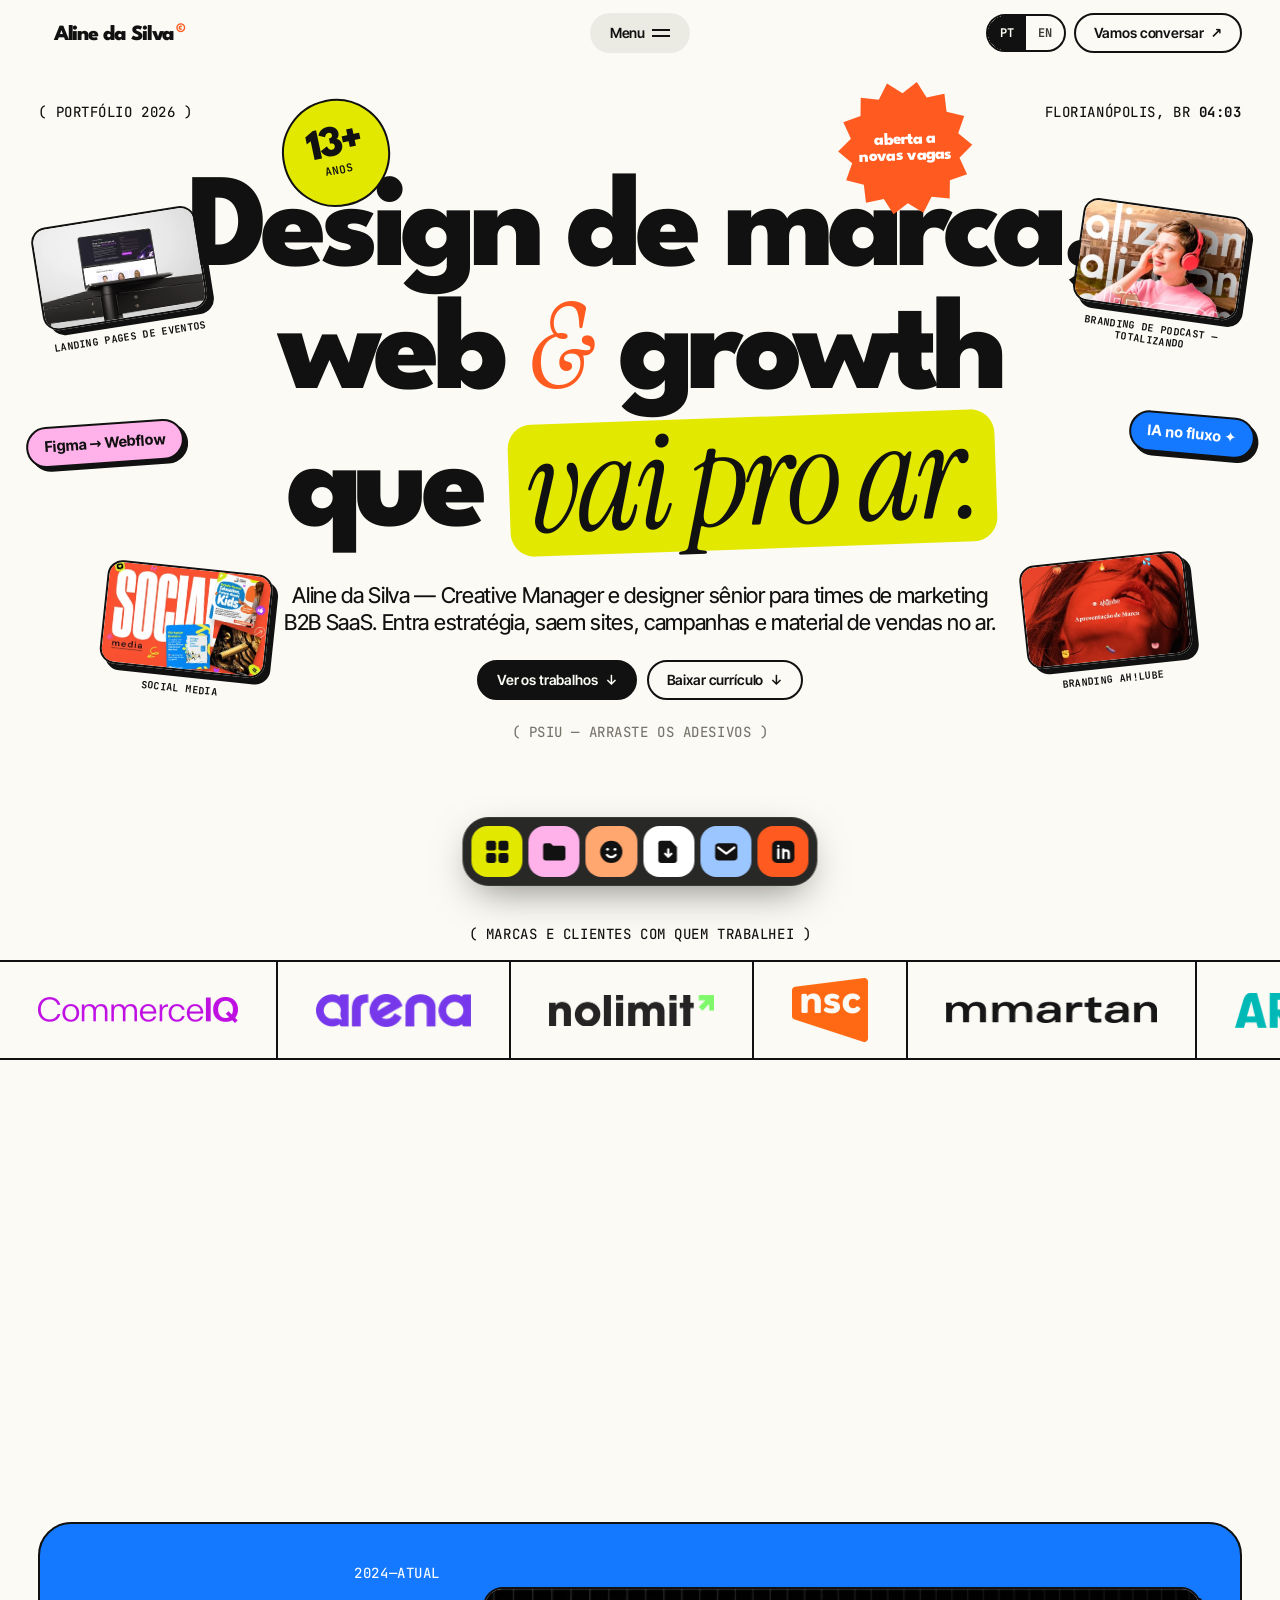
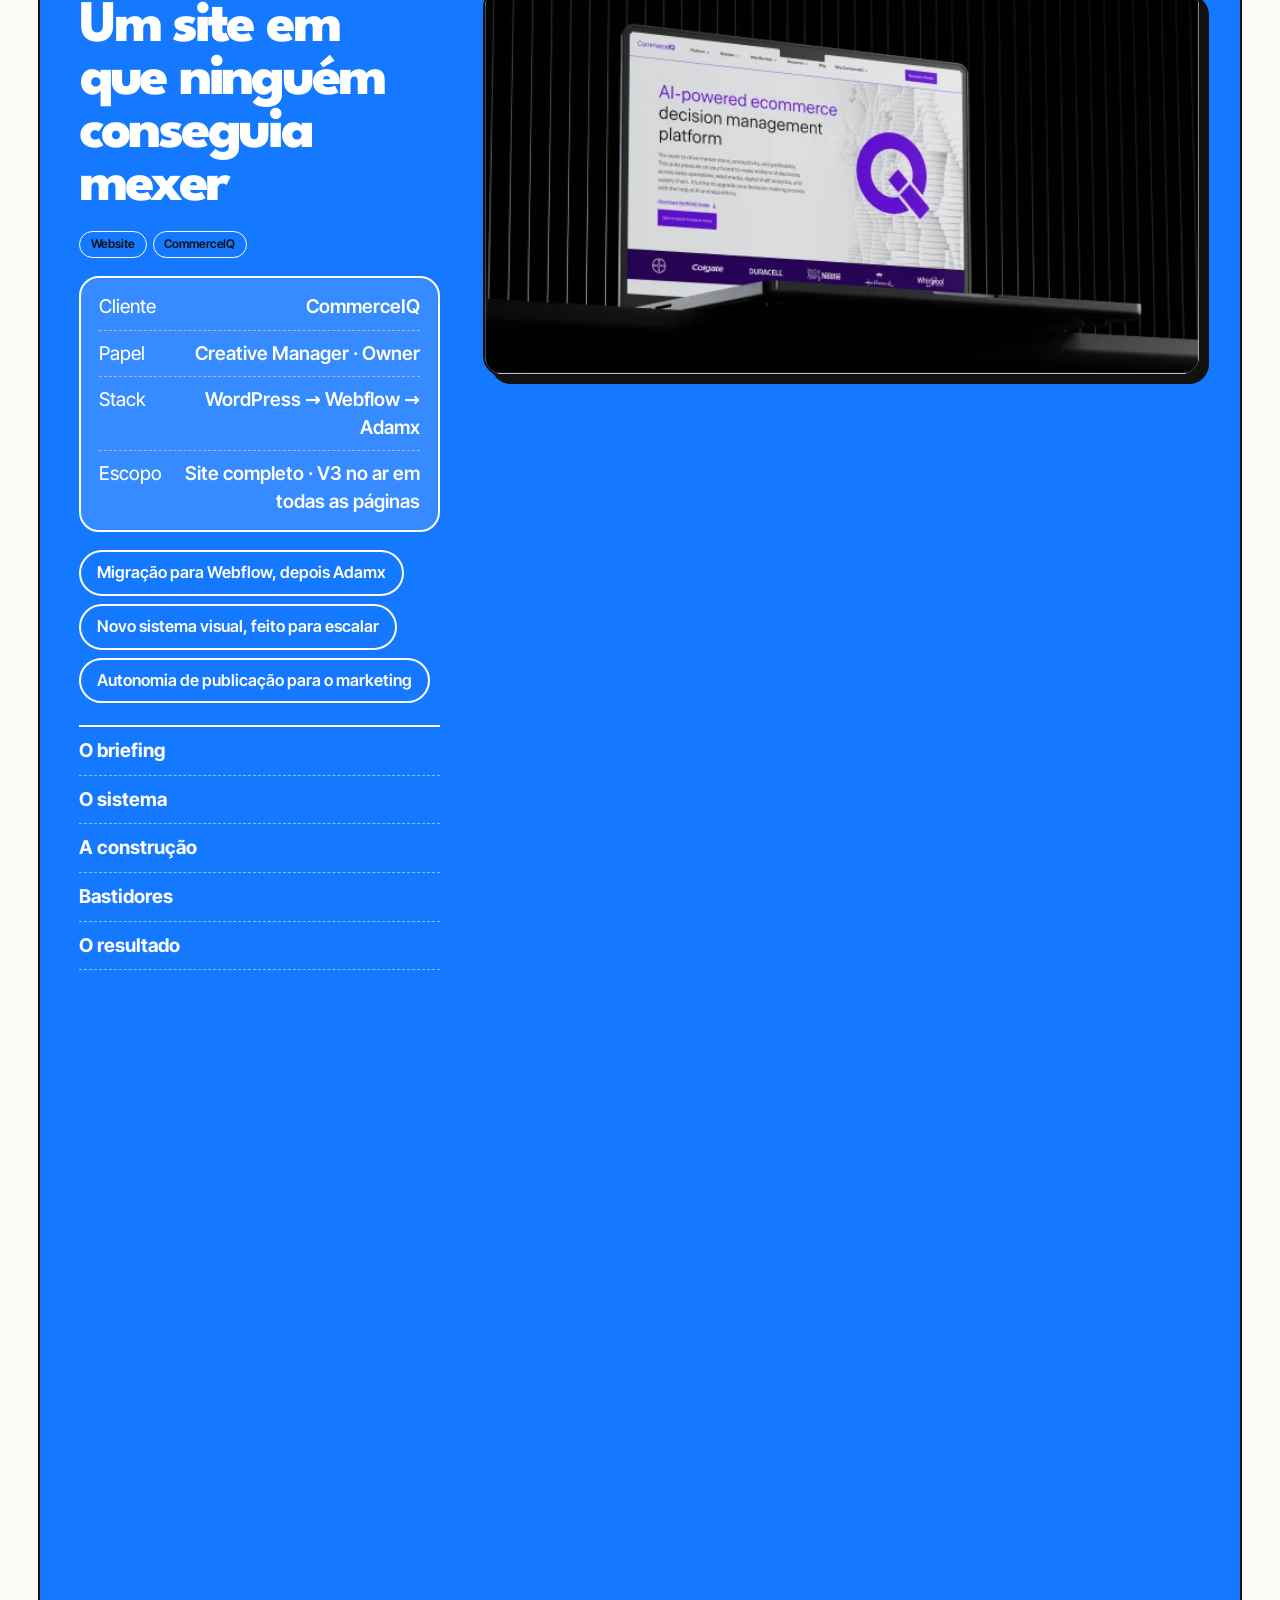
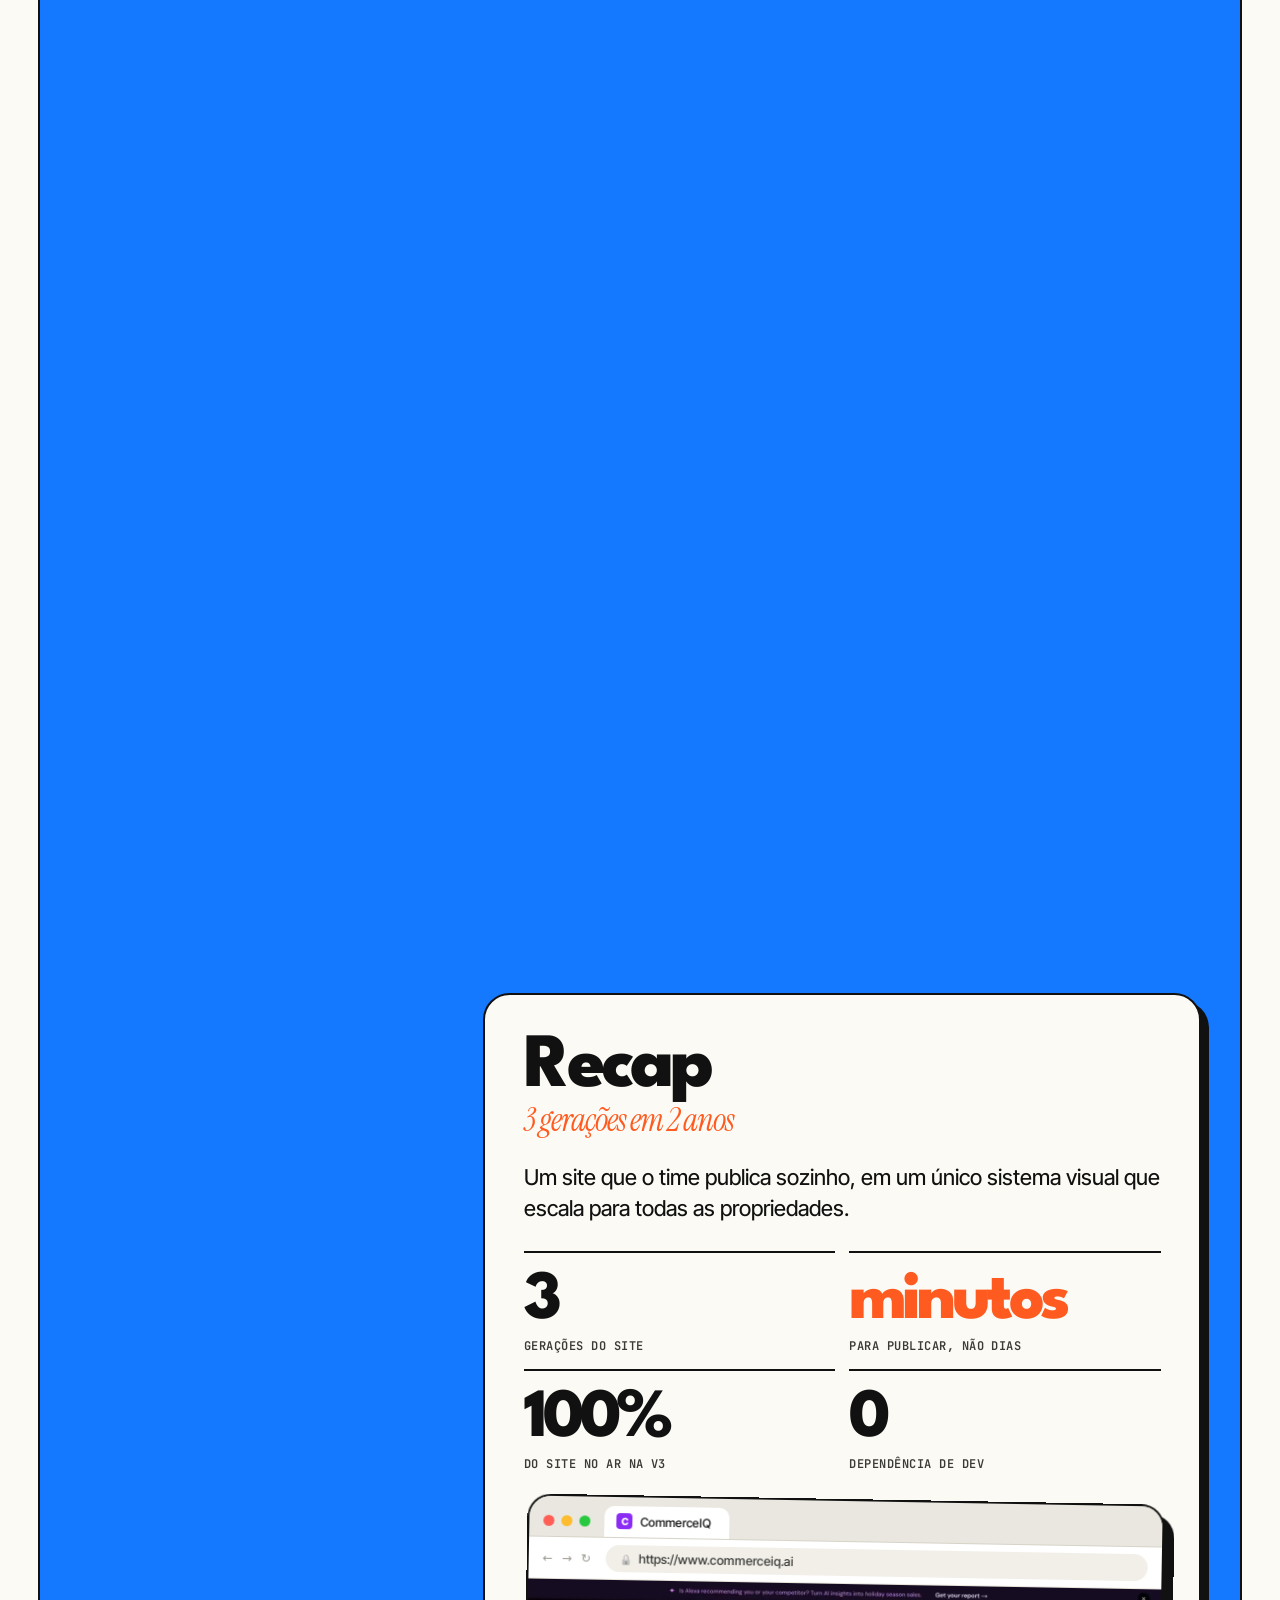
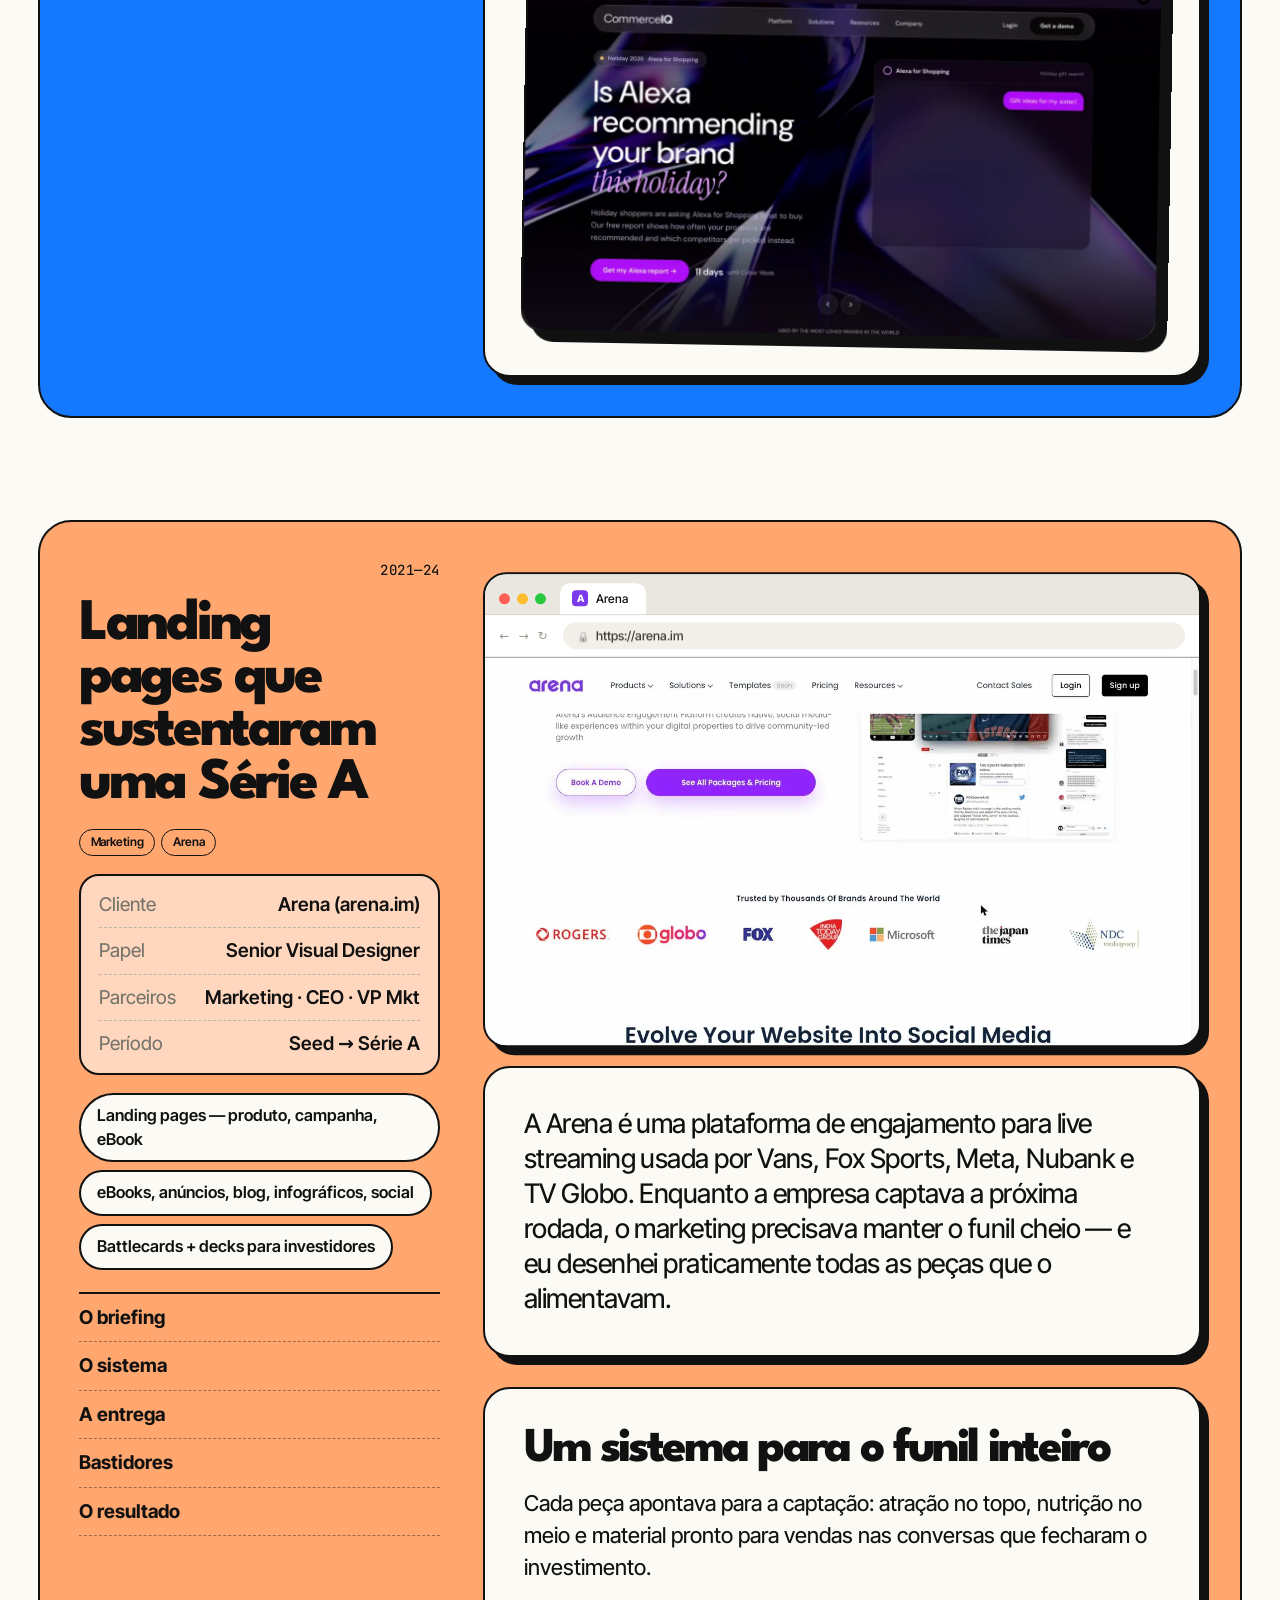
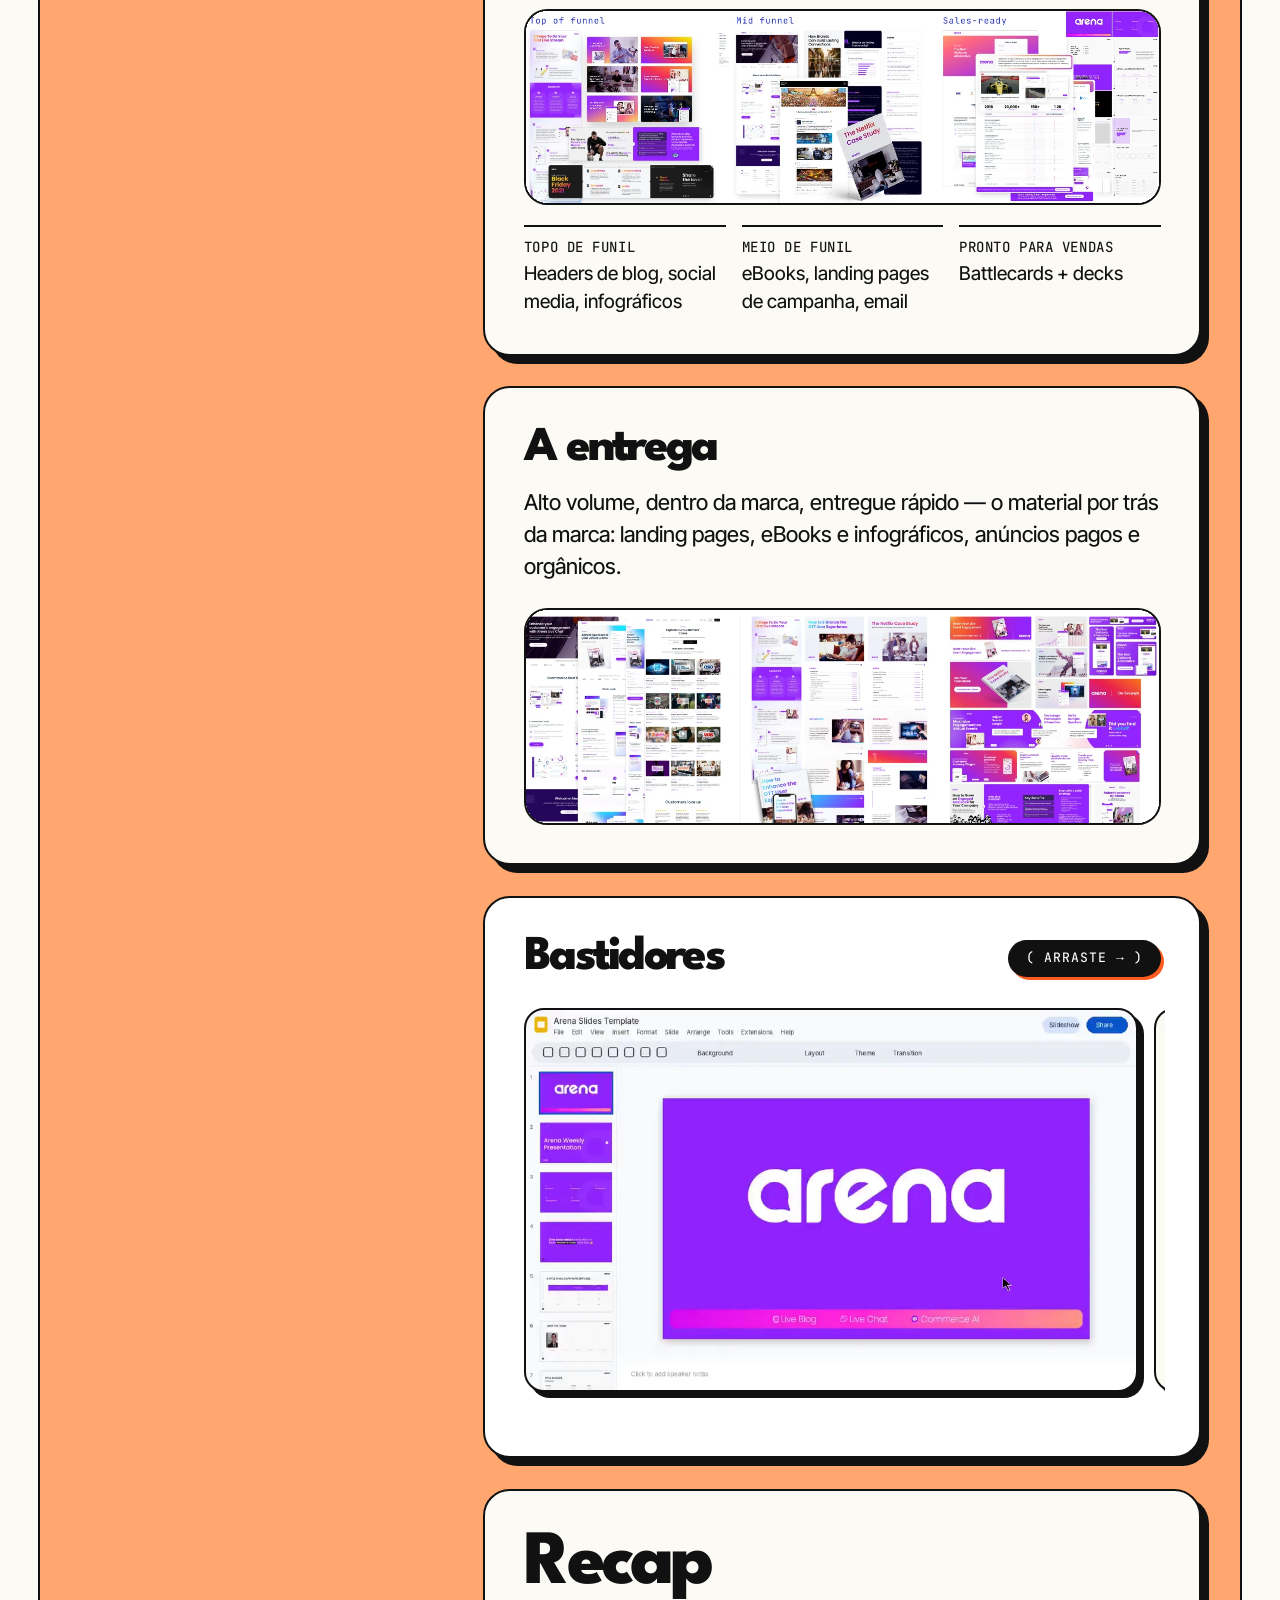
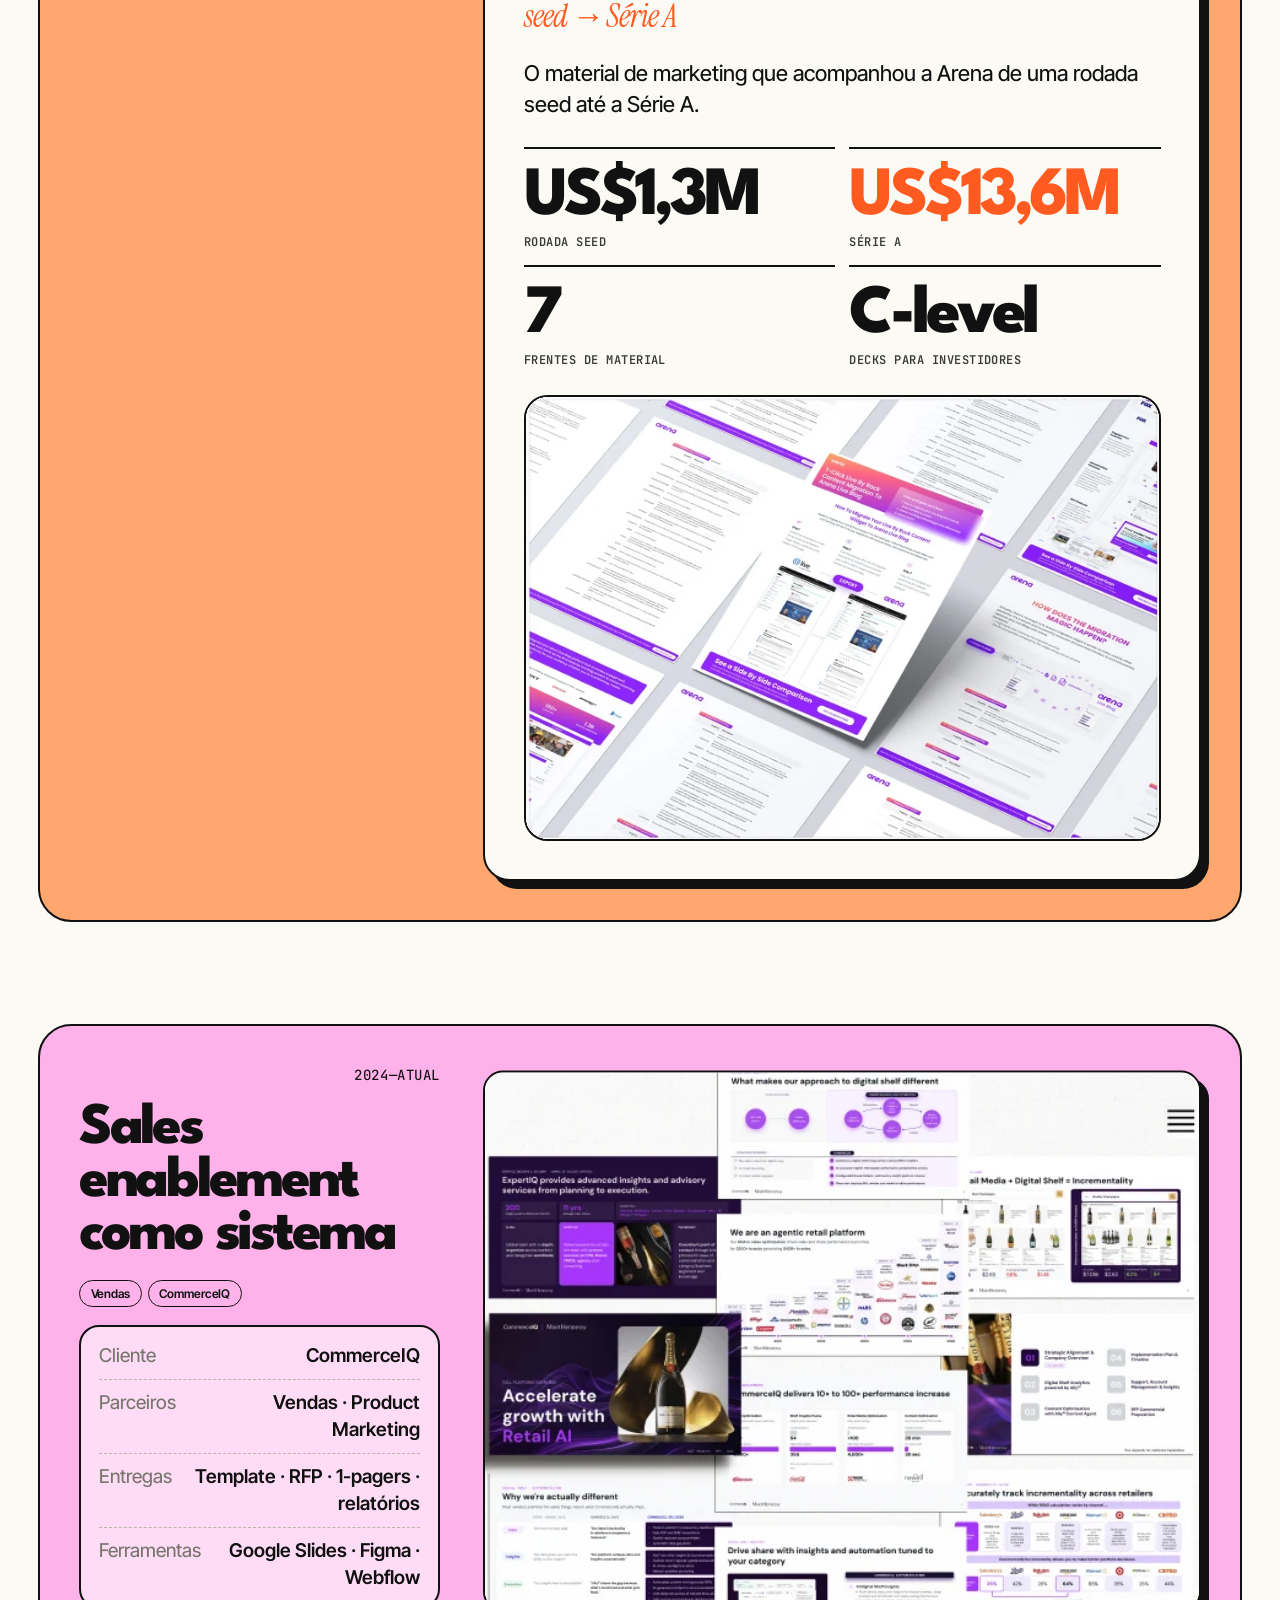
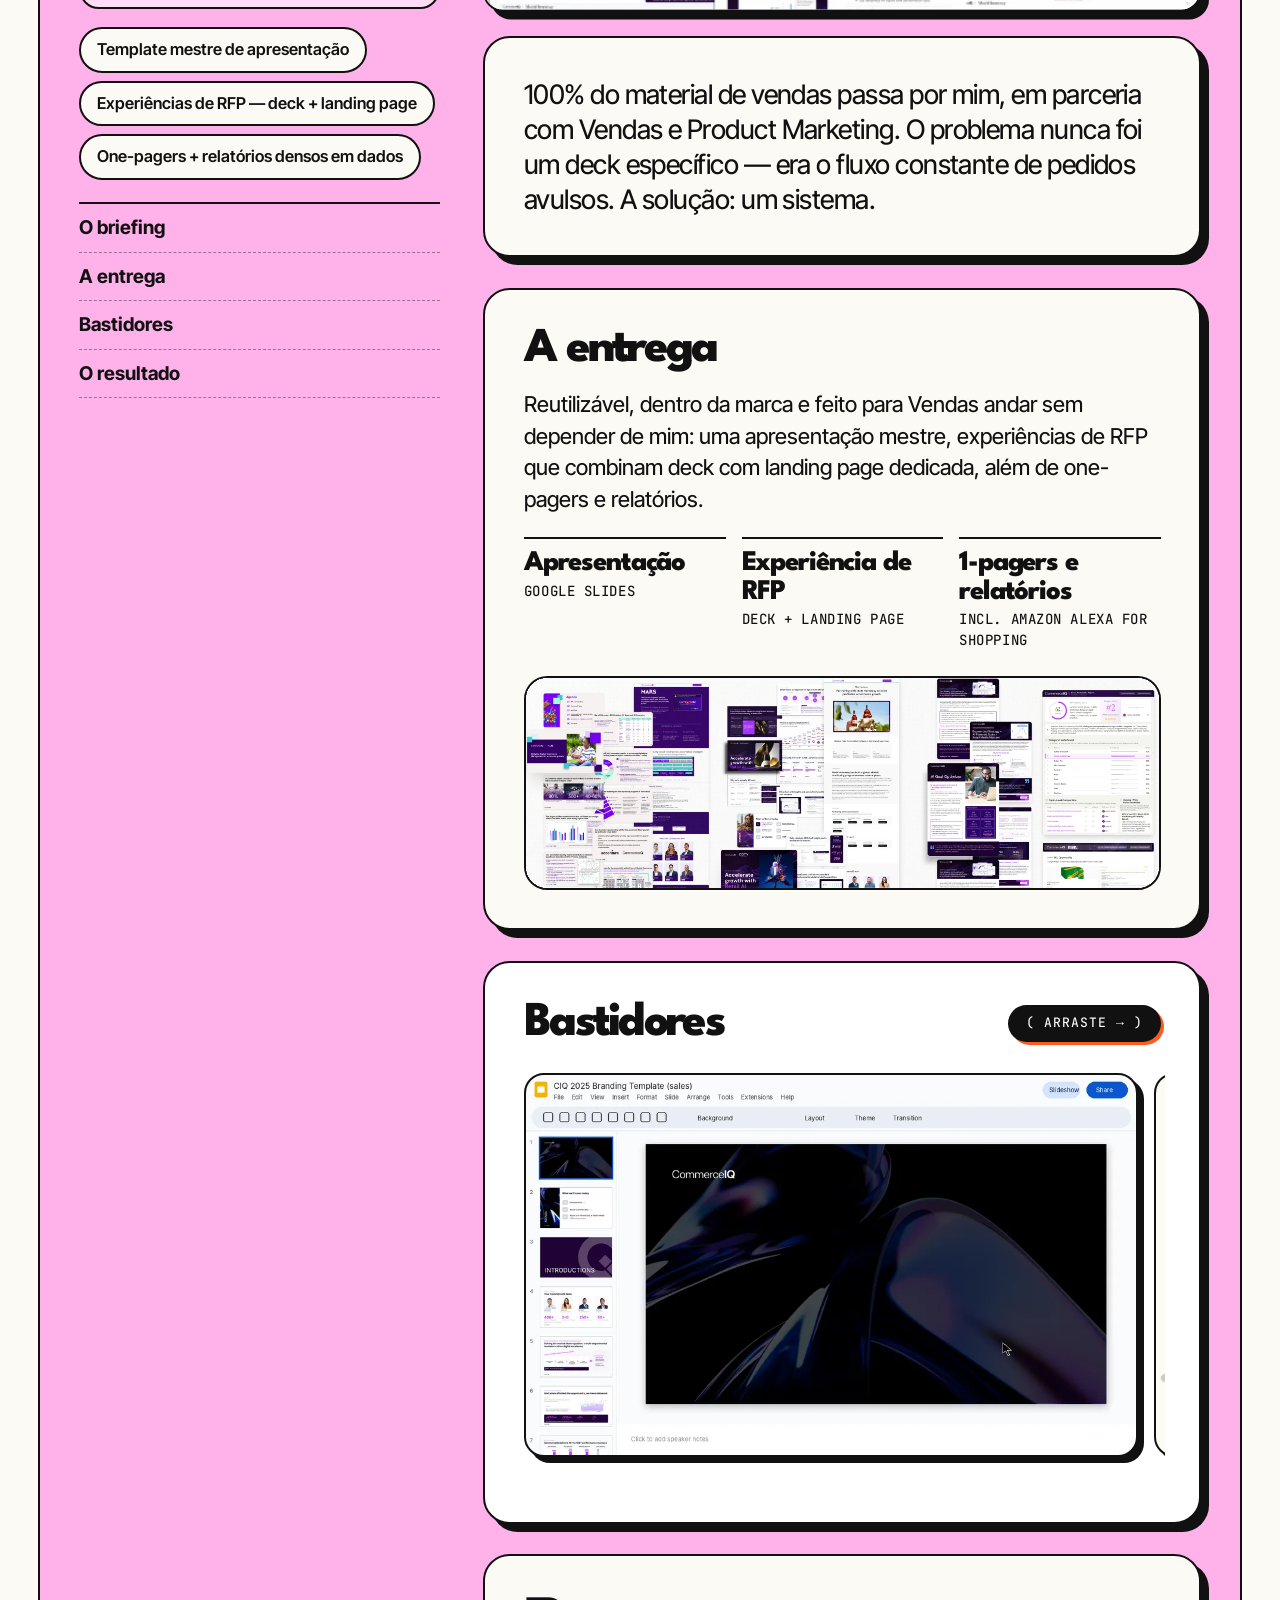
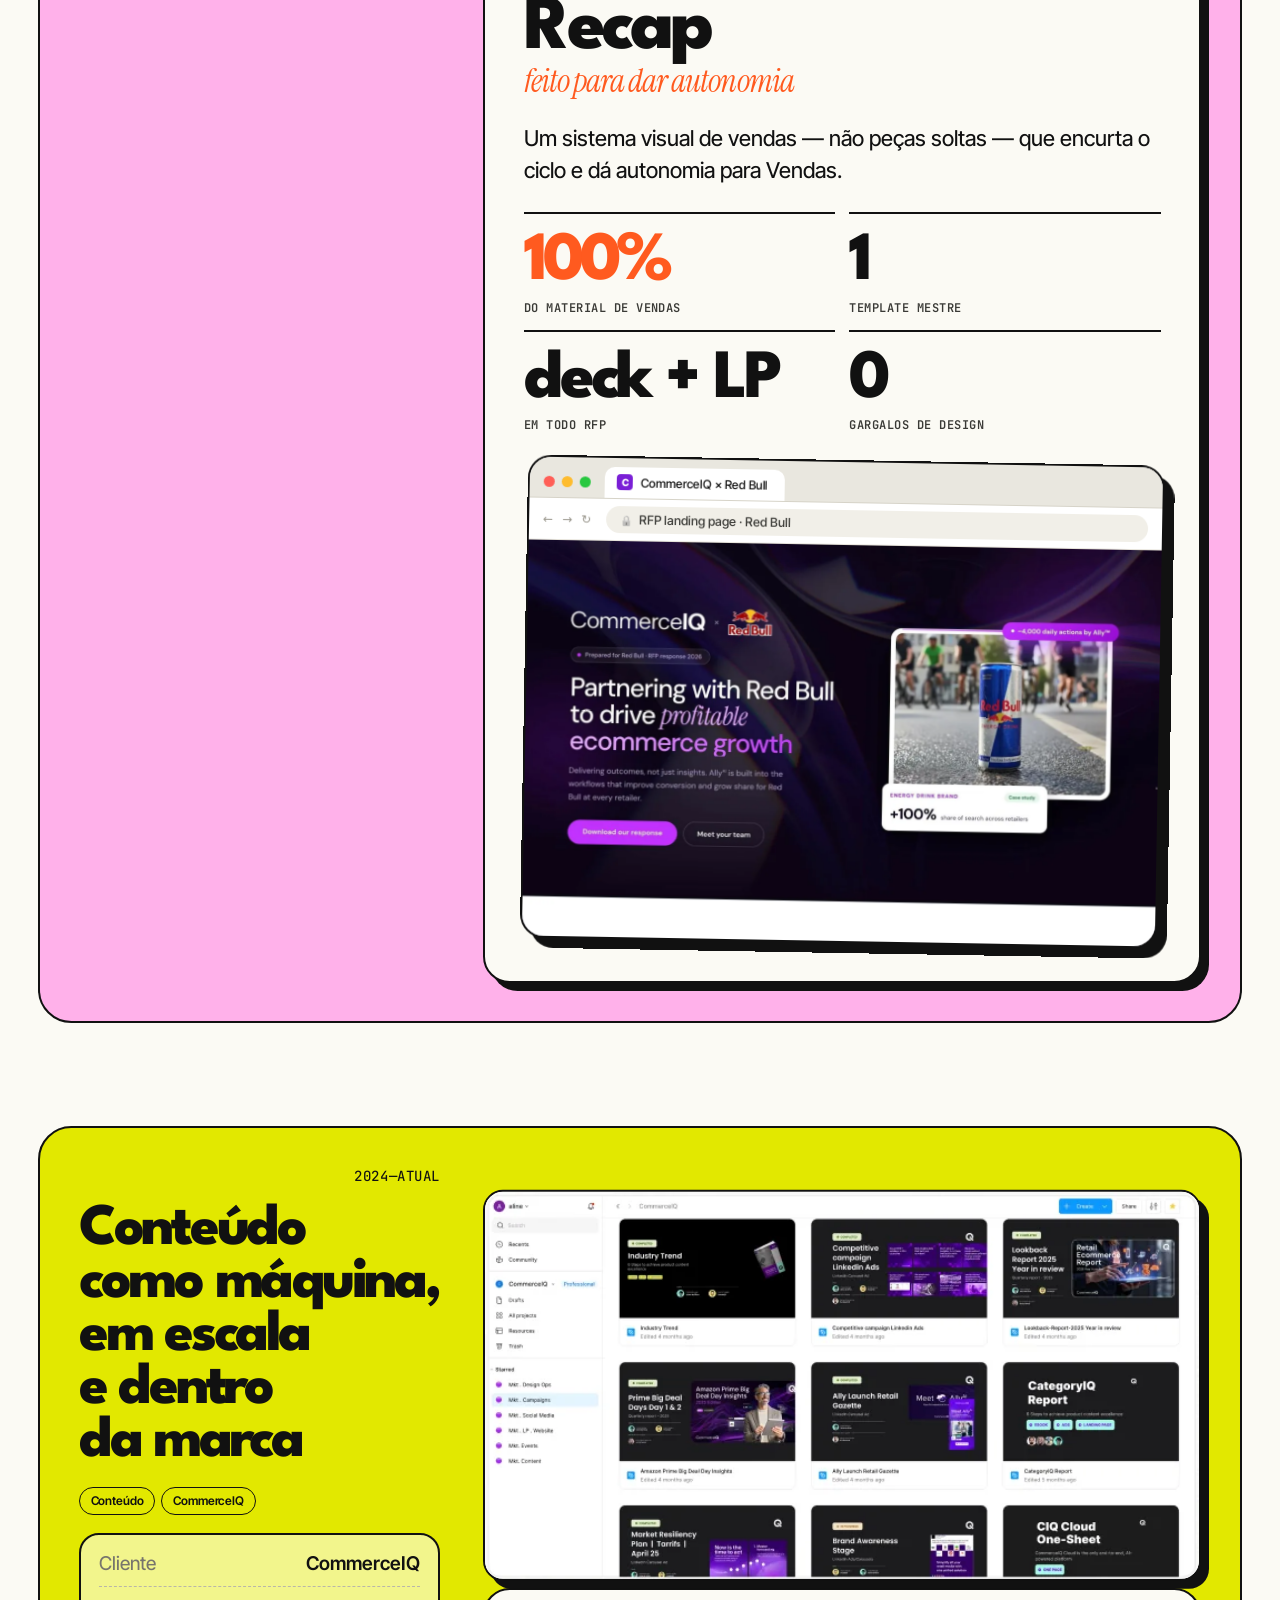
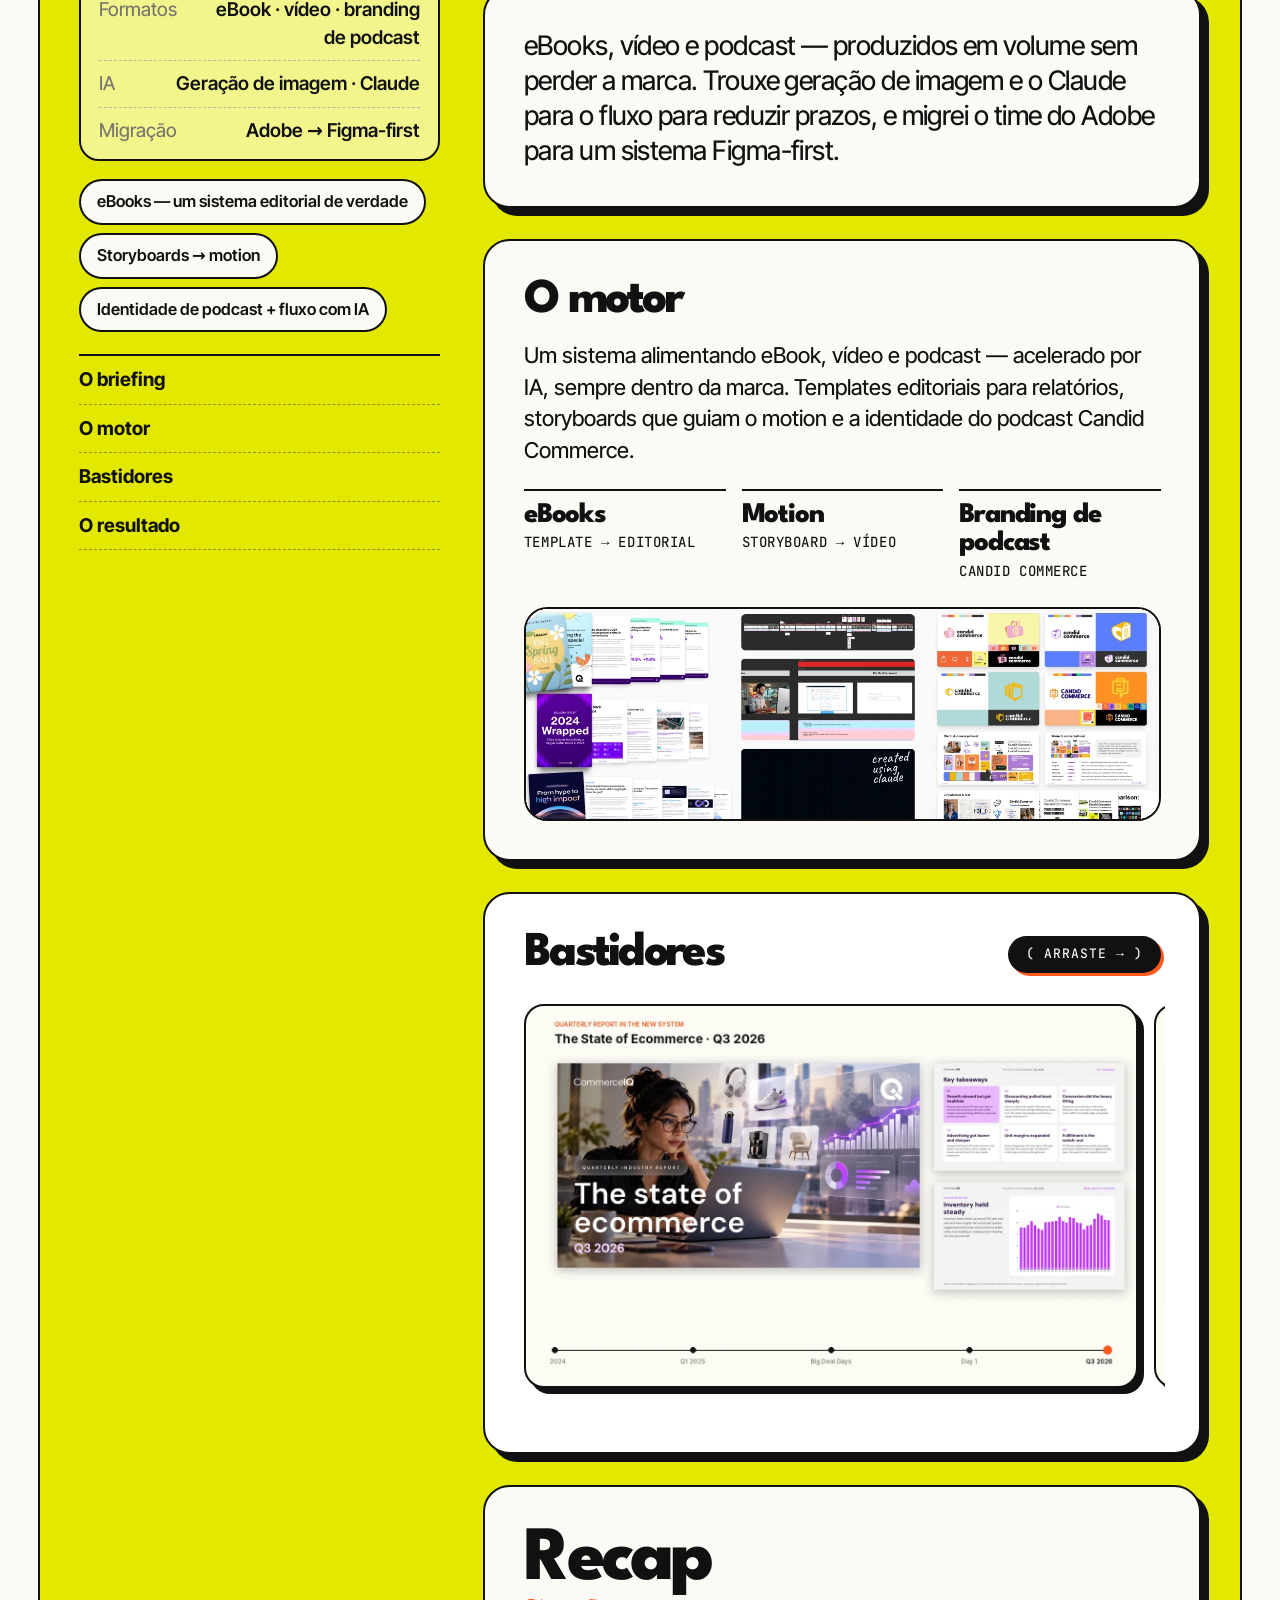
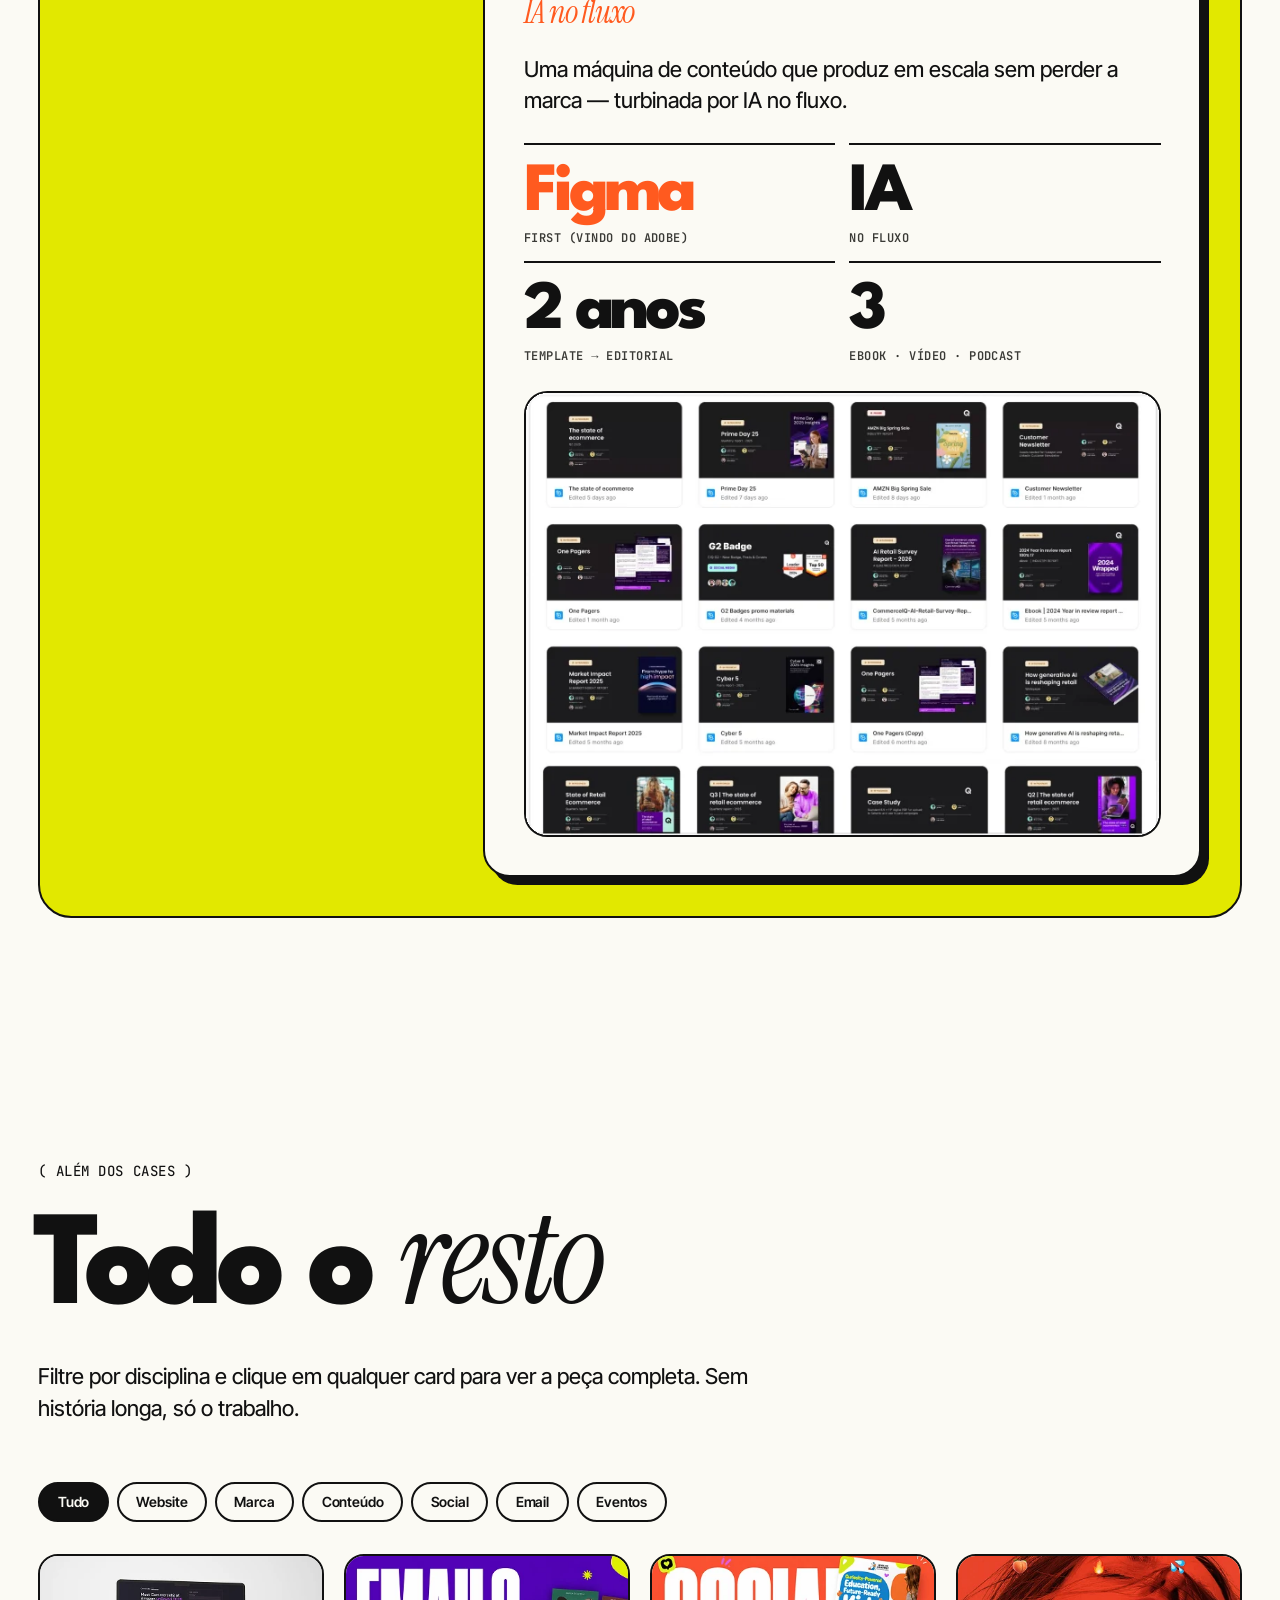
==== commit 751a330f: "Clickable dots on Candid Commerce identity Co-Authored-By: Claude Sonnet 5.5 <noreply@anthropic.com>" ====
--- a/pt/index.html
+++ b/pt/index.html
@@ -24,10 +24,10 @@
 <meta property="og:locale" content="pt_BR">
 <meta name="twitter:card" content="summary_large_image">
 <meta name="theme-color" content="#fbfaf4">
-<link rel="icon" href="../assets/img/favicon.svg?v=202611171826" type="image/svg+xml">
+<link rel="icon" href="../assets/img/favicon.svg?v=202611171902" type="image/svg+xml">
 <link rel="preload" href="../assets/fonts/spartan.woff2" as="font" type="font/woff2" crossorigin>
 <link rel="preload" href="../assets/fonts/serif-italic.woff2" as="font" type="font/woff2" crossorigin>
-<link rel="stylesheet" href="../assets/css/style.css?v=202611171826">
+<link rel="stylesheet" href="../assets/css/style.css?v=202611171902">
 <script>(function(d){var c='js',s=0;try{s=sessionStorage.getItem('seen')}catch(e){}if(!s&&!matchMedia('(prefers-reduced-motion: reduce)').matches)c+=' loading';d.className=c;setTimeout(function(){if(!window.__init)d.className='no-js'},6000)})(document.documentElement)</script>
 <script type="application/ld+json">[{"@context": "https://schema.org", "@type": "ProfilePage", "@id": "https://alinehojesou.github.io/pt/#page", "url": "https://alinehojesou.github.io/pt/", "name": "Aline da Silva — Creative Manager e Designer Sênior de Marca, Marketing e Web | Remoto, Brasil", "inLanguage": "pt-BR", "dateModified": "2026-11-16", "mainEntity": {"@id": "https://alinehojesou.github.io/#aline"}}, {"@context": "https://schema.org", "@type": "Person", "@id": "https://alinehojesou.github.io/#aline", "name": "Aline da Silva", "url": "https://alinehojesou.github.io/", "image": "https://alinehojesou.github.io/assets/img/cases/aline.webp", "jobTitle": "Creative Manager", "description": "Portfólio de Aline da Silva, Creative Manager e designer sênior de marca, marketing, web e growth com mais de 13 anos de experiência em B2B SaaS. Figma, Webflow, WordPress, HubSpot e IA. Remoto, do Brasil.", "worksFor": {"@type": "Organization", "name": "CommerceIQ", "url": "https://www.commerceiq.ai"}, "address": {"@type": "PostalAddress", "addressLocality": "Florianópolis", "addressRegion": "SC", "addressCountry": "BR"}, "knowsLanguage": ["pt-BR", "en"], "alumniOf": {"@type": "CollegeOrUniversity", "name": "Universidade Estácio de Sá"}, "award": ["Prêmio NSC de Comunicação 2019 — Imagem/Design", "Prêmio NSC de Comunicação 2019 — Projeto Multimídia"], "hasOccupation": {"@type": "Occupation", "name": "Senior Brand, Marketing & Web Designer", "skills": "Brand design, marketing design, growth design, web design, Figma, Webflow, WordPress, HubSpot, Adobe Creative Cloud, landing pages, sales enablement, email marketing, creative direction, team leadership, AI-assisted creative workflows"}, "knowsAbout": ["Brand design", "Marketing design", "Growth design", "Web design", "Webflow", "WordPress", "Figma", "HubSpot", "Sales enablement", "B2B SaaS marketing", "Landing pages", "Email marketing", "Creative direction", "AI-assisted design workflows", "Retail media"], "sameAs": ["https://www.linkedin.com/in/aline-da-silva", "https://www.behance.net/hojesoualine", "https://github.com/alinehojesou"]}, {"@context": "https://schema.org", "@type": "FAQPage", "inLanguage": "pt-BR", "mainEntity": [{"@type": "Question", "name": "Para que tipo de vaga a Aline da Silva está aberta?", "acceptedAnswer": {"@type": "Answer", "text": "Vagas sêniores e mão na massa em que o design move marketing e growth: Senior Brand Designer, Senior Marketing Designer, Growth Designer, Brand & Web Designer, Marketing Web Designer, Design Lead, Creative Lead e Creative Manager."}}, {"@type": "Question", "name": "Onde ela mora e trabalha remotamente?", "acceptedAnswer": {"@type": "Answer", "text": "Florianópolis, Brasil (UTC−3). Trabalha 100% remoto e atua com times de B2B SaaS dos EUA desde 2020, com sobreposição de horário com as costas leste e oeste americanas."}}, {"@type": "Question", "name": "O que ela desenha e constrói?", "acceptedAnswer": {"@type": "Answer", "text": "Sites de marketing e landing pages (desenhados no Figma, construídos em Webflow e WordPress), sistemas de marca, campanhas, decks de sales enablement e experiências de RFP, eBooks e relatórios, email no HubSpot, materiais de eventos e storyboards de motion."}}, {"@type": "Question", "name": "Em quais setores ela já atuou?", "acceptedAnswer": {"@type": "Answer", "text": "B2B SaaS, IA, ecommerce e retail media (CommerceIQ), live streaming e martech (Arena), além de agências, consultorias de marca e um dos maiores grupos de mídia do Brasil."}}, {"@type": "Question", "name": "Como ela usa IA no trabalho de design?", "acceptedAnswer": {"@type": "Answer", "text": "Claude e geração de imagem fazem parte do fluxo diário — para conceito de campanhas, landing pages e decks dentro da marca, animações em HTML e produção mais rápida — sem perder o acabamento."}}, {"@type": "Question", "name": "Em quais idiomas ela trabalha?", "acceptedAnswer": {"@type": "Answer", "text": "Português (nativo) e inglês (profissional; foi professora de inglês)."}}]}, {"@context": "https://schema.org", "@type": "ItemList", "name": "Trabalhos selecionados", "itemListElement": [{"@type": "ListItem", "position": 1, "item": {"@type": "CreativeWork", "name": "Um site em que ninguém conseguia mexer", "url": "https://alinehojesou.github.io/pt/#commerceiq-website", "description": "O site da CommerceIQ rodava em WordPress com temas HTML rígidos — até reordenar uma seção exigia um desenvolvedor e um ticket de vários dias. Planejei o site como um sistema vivo e o reconstruí em três gerações, cada uma reduzindo a dependência de dev e elevando o nível do design.", "creator": {"@id": "https://alinehojesou.github.io/#aline"}}}, {"@type": "ListItem", "position": 2, "item": {"@type": "CreativeWork", "name": "Landing pages que sustentaram uma Série A", "url": "https://alinehojesou.github.io/pt/#arena-marketing", "description": "A Arena é uma plataforma de engajamento para live streaming usada por Vans, Fox Sports, Meta, Nubank e TV Globo. Enquanto a empresa captava a próxima rodada, o marketing precisava manter o funil cheio — e eu desenhei praticamente todas as peças que o alimentavam.", "creator": {"@id": "https://alinehojesou.github.io/#aline"}}}, {"@type": "ListItem", "position": 3, "item": {"@type": "CreativeWork", "name": "Sales enablement como sistema", "url": "https://alinehojesou.github.io/pt/#commerceiq-sales", "description": "100% do material de vendas passa por mim, em parceria com Vendas e Product Marketing. O problema nunca foi um deck específico — era o fluxo constante de pedidos avulsos. A solução: um sistema.", "creator": {"@id": "https://alinehojesou.github.io/#aline"}}}, {"@type": "ListItem", "position": 4, "item": {"@type": "CreativeWork", "name": "Conteúdo como máquina, em escala e dentro da marca", "url": "https://alinehojesou.github.io/pt/#commerceiq-content", "description": "eBooks, vídeo e podcast — produzidos em volume sem perder a marca. Trouxe geração de imagem e o Claude para o fluxo para reduzir prazos, e migrei o time do Adobe para um sistema Figma-first.", "creator": {"@id": "https://alinehojesou.github.io/#aline"}}}]}]</script>
 </head>
@@ -46,14 +46,14 @@
   <div class="hero-meta mono"><span>( Portfólio 2026 )</span><span>Florianópolis, BR <b class="clock"></b></span></div>
   <h1><span class="sr">Aline da Silva — Creative Manager · Designer de Marca, Marketing e Web · Growth. </span>Design de marca, web <i>&amp;</i> growth que <em>vai pro ar.</em></h1>
   <p class="sub">Aline da Silva — Creative Manager e designer sênior para times de marketing B2B SaaS. Entra estratégia, saem sites, campanhas e material de vendas no ar.</p>
-  <div class="cta"><a class="pill solid" href="#work">Ver os trabalhos <span aria-hidden="true">↓</span></a><a class="pill" href="../assets/Aline-da-Silva-Curriculo.pdf?v=202611171826" download>Baixar currículo <span aria-hidden="true">↓</span></a></div>
+  <div class="cta"><a class="pill solid" href="#work">Ver os trabalhos <span aria-hidden="true">↓</span></a><a class="pill" href="../assets/Aline-da-Silva-Curriculo.pdf?v=202611171902" download>Baixar currículo <span aria-hidden="true">↓</span></a></div>
   <p class="hint mono" aria-hidden="true">( psiu — arraste os adesivos )</p>
-  <div class="stickers"><a class="stk thumb s1" href="#more" data-slug="events" data-title="Landing pages de eventos" draggable="false"><img src="../assets/img/work/events-thumb.webp?v=202611171826" alt="" width="720" height="450" draggable="false"><span>Landing pages de eventos</span></a><a class="stk thumb s2" href="#more" data-slug="social-media" data-title="Social media" draggable="false"><img src="../assets/img/work/social-media-thumb.webp?v=202611171826" alt="" width="720" height="450" draggable="false"><span>Social media</span></a><a class="stk thumb s3" href="#more" data-slug="podcast-branding-totalizando" data-title="Branding de podcast — Totalizando" draggable="false"><img src="../assets/img/work/podcast-branding-totalizando-thumb.webp?v=202611171826" alt="" width="720" height="450" draggable="false"><span>Branding de podcast — Totalizando</span></a><a class="stk thumb s4" href="#more" data-slug="ah-lube-branding" data-title="Branding ah!lube" draggable="false"><img src="../assets/img/work/ah-lube-branding-thumb.webp?v=202611171826" alt="" width="720" height="450" draggable="false"><span>Branding ah!lube</span></a><span class="stk burst s5" aria-hidden="true"><b>aberta a<br>novas vagas</b></span><span class="stk coin s6" aria-hidden="true"><b>13+</b>anos</span><span class="stk tag s7 pinkbg" aria-hidden="true">Figma → Webflow</span><span class="stk tag s8 bluebg" aria-hidden="true">IA no fluxo ✦</span></div>
+  <div class="stickers"><a class="stk thumb s1" href="#more" data-slug="events" data-title="Landing pages de eventos" draggable="false"><img src="../assets/img/work/events-thumb.webp?v=202611171902" alt="" width="720" height="450" draggable="false"><span>Landing pages de eventos</span></a><a class="stk thumb s2" href="#more" data-slug="social-media" data-title="Social media" draggable="false"><img src="../assets/img/work/social-media-thumb.webp?v=202611171902" alt="" width="720" height="450" draggable="false"><span>Social media</span></a><a class="stk thumb s3" href="#more" data-slug="podcast-branding-totalizando" data-title="Branding de podcast — Totalizando" draggable="false"><img src="../assets/img/work/podcast-branding-totalizando-thumb.webp?v=202611171902" alt="" width="720" height="450" draggable="false"><span>Branding de podcast — Totalizando</span></a><a class="stk thumb s4" href="#more" data-slug="ah-lube-branding" data-title="Branding ah!lube" draggable="false"><img src="../assets/img/work/ah-lube-branding-thumb.webp?v=202611171902" alt="" width="720" height="450" draggable="false"><span>Branding ah!lube</span></a><span class="stk burst s5" aria-hidden="true"><b>aberta a<br>novas vagas</b></span><span class="stk coin s6" aria-hidden="true"><b>13+</b>anos</span><span class="stk tag s7 pinkbg" aria-hidden="true">Figma → Webflow</span><span class="stk tag s8 bluebg" aria-hidden="true">IA no fluxo ✦</span></div>
 </section>
 
 <section class="logos" aria-label="Marcas e clientes com quem trabalhei">
   <p class="mono center">( Marcas e clientes com quem trabalhei )</p>
-  <div class="marquee"><ul><li><img src="../assets/img/logos/commerceiq.webp?v=202611171826" alt="CommerceIQ" style="width:200px" width="200" height="26" loading="lazy" decoding="async"></li><li><img src="../assets/img/logos/arena.webp?v=202611171826" alt="Arena" style="width:155px" width="155" height="33" loading="lazy" decoding="async"></li><li><img src="../assets/img/logos/nolimit.webp?v=202611171826" alt="NoLimit Creatives" style="width:165px" width="165" height="31" loading="lazy" decoding="async"></li><li><img src="../assets/img/logos/nsc.webp?v=202611171826" alt="NSC Comunicação" style="width:76px" width="76" height="64" loading="lazy" decoding="async"></li><li><img src="../assets/img/logos/mmartan.webp?v=202611171826" alt="mmartan" style="width:211px" width="211" height="26" loading="lazy" decoding="async"></li><li><img src="../assets/img/logos/artex.webp?v=202611171826" alt="Artex" style="width:147px" width="147" height="35" loading="lazy" decoding="async"></li><li><img src="../assets/img/logos/goldbar.webp?v=202611171826" alt="Gold Bar" style="width:87px" width="87" height="60" loading="lazy" decoding="async"></li><li><img src="../assets/img/logos/mormaii.webp?v=202611171826" alt="Mormaii" style="width:98px" width="98" height="53" loading="lazy" decoding="async"></li><li><img src="../assets/img/logos/mormaii-fitness.webp?v=202611171826" alt="Studio Mormaii Fitness" style="width:82px" width="82" height="63" loading="lazy" decoding="async"></li><li><img src="../assets/img/logos/carioca.webp?v=202611171826" alt="Carioca Calçados" style="width:135px" width="135" height="39" loading="lazy" decoding="async"></li><li><img src="../assets/img/logos/unicred.webp?v=202611171826" alt="Unicred" style="width:186px" width="186" height="28" loading="lazy" decoding="async"></li><li><img src="../assets/img/logos/techsc.webp?v=202611171826" alt="Tech SC" style="width:81px" width="81" height="64" loading="lazy" decoding="async"></li><li><img src="../assets/img/logos/basiqe.webp?v=202611171826" alt="Basiqe Beauty" style="width:126px" width="126" height="41" loading="lazy" decoding="async"></li><li><img src="../assets/img/logos/supportpets.webp?v=202611171826" alt="Support Pets" style="width:155px" width="155" height="33" loading="lazy" decoding="async"></li><li><img src="../assets/img/logos/ecohiny.webp?v=202611171826" alt="Eco Hiny" style="width:103px" width="103" height="51" loading="lazy" decoding="async"></li><li aria-hidden="true"><img src="../assets/img/logos/commerceiq.webp?v=202611171826" alt="" style="width:200px" width="200" height="26" loading="lazy" decoding="async"></li><li aria-hidden="true"><img src="../assets/img/logos/arena.webp?v=202611171826" alt="" style="width:155px" width="155" height="33" loading="lazy" decoding="async"></li><li aria-hidden="true"><img src="../assets/img/logos/nolimit.webp?v=202611171826" alt="" style="width:165px" width="165" height="31" loading="lazy" decoding="async"></li><li aria-hidden="true"><img src="../assets/img/logos/nsc.webp?v=202611171826" alt="" style="width:76px" width="76" height="64" loading="lazy" decoding="async"></li><li aria-hidden="true"><img src="../assets/img/logos/mmartan.webp?v=202611171826" alt="" style="width:211px" width="211" height="26" loading="lazy" decoding="async"></li><li aria-hidden="true"><img src="../assets/img/logos/artex.webp?v=202611171826" alt="" style="width:147px" width="147" height="35" loading="lazy" decoding="async"></li><li aria-hidden="true"><img src="../assets/img/logos/goldbar.webp?v=202611171826" alt="" style="width:87px" width="87" height="60" loading="lazy" decoding="async"></li><li aria-hidden="true"><img src="../assets/img/logos/mormaii.webp?v=202611171826" alt="" style="width:98px" width="98" height="53" loading="lazy" decoding="async"></li><li aria-hidden="true"><img src="../assets/img/logos/mormaii-fitness.webp?v=202611171826" alt="" style="width:82px" width="82" height="63" loading="lazy" decoding="async"></li><li aria-hidden="true"><img src="../assets/img/logos/carioca.webp?v=202611171826" alt="" style="width:135px" width="135" height="39" loading="lazy" decoding="async"></li><li aria-hidden="true"><img src="../assets/img/logos/unicred.webp?v=202611171826" alt="" style="width:186px" width="186" height="28" loading="lazy" decoding="async"></li><li aria-hidden="true"><img src="../assets/img/logos/techsc.webp?v=202611171826" alt="" style="width:81px" width="81" height="64" loading="lazy" decoding="async"></li><li aria-hidden="true"><img src="../assets/img/logos/basiqe.webp?v=202611171826" alt="" style="width:126px" width="126" height="41" loading="lazy" decoding="async"></li><li aria-hidden="true"><img src="../assets/img/logos/supportpets.webp?v=202611171826" alt="" style="width:155px" width="155" height="33" loading="lazy" decoding="async"></li><li aria-hidden="true"><img src="../assets/img/logos/ecohiny.webp?v=202611171826" alt="" style="width:103px" width="103" height="51" loading="lazy" decoding="async"></li></ul></div>
+  <div class="marquee"><ul><li><img src="../assets/img/logos/commerceiq.webp?v=202611171902" alt="CommerceIQ" style="width:200px" width="200" height="26" loading="lazy" decoding="async"></li><li><img src="../assets/img/logos/arena.webp?v=202611171902" alt="Arena" style="width:155px" width="155" height="33" loading="lazy" decoding="async"></li><li><img src="../assets/img/logos/nolimit.webp?v=202611171902" alt="NoLimit Creatives" style="width:165px" width="165" height="31" loading="lazy" decoding="async"></li><li><img src="../assets/img/logos/nsc.webp?v=202611171902" alt="NSC Comunicação" style="width:76px" width="76" height="64" loading="lazy" decoding="async"></li><li><img src="../assets/img/logos/mmartan.webp?v=202611171902" alt="mmartan" style="width:211px" width="211" height="26" loading="lazy" decoding="async"></li><li><img src="../assets/img/logos/artex.webp?v=202611171902" alt="Artex" style="width:147px" width="147" height="35" loading="lazy" decoding="async"></li><li><img src="../assets/img/logos/goldbar.webp?v=202611171902" alt="Gold Bar" style="width:87px" width="87" height="60" loading="lazy" decoding="async"></li><li><img src="../assets/img/logos/mormaii.webp?v=202611171902" alt="Mormaii" style="width:98px" width="98" height="53" loading="lazy" decoding="async"></li><li><img src="../assets/img/logos/mormaii-fitness.webp?v=202611171902" alt="Studio Mormaii Fitness" style="width:82px" width="82" height="63" loading="lazy" decoding="async"></li><li><img src="../assets/img/logos/carioca.webp?v=202611171902" alt="Carioca Calçados" style="width:135px" width="135" height="39" loading="lazy" decoding="async"></li><li><img src="../assets/img/logos/unicred.webp?v=202611171902" alt="Unicred" style="width:186px" width="186" height="28" loading="lazy" decoding="async"></li><li><img src="../assets/img/logos/techsc.webp?v=202611171902" alt="Tech SC" style="width:81px" width="81" height="64" loading="lazy" decoding="async"></li><li><img src="../assets/img/logos/basiqe.webp?v=202611171902" alt="Basiqe Beauty" style="width:126px" width="126" height="41" loading="lazy" decoding="async"></li><li><img src="../assets/img/logos/supportpets.webp?v=202611171902" alt="Support Pets" style="width:155px" width="155" height="33" loading="lazy" decoding="async"></li><li><img src="../assets/img/logos/ecohiny.webp?v=202611171902" alt="Eco Hiny" style="width:103px" width="103" height="51" loading="lazy" decoding="async"></li><li aria-hidden="true"><img src="../assets/img/logos/commerceiq.webp?v=202611171902" alt="" style="width:200px" width="200" height="26" loading="lazy" decoding="async"></li><li aria-hidden="true"><img src="../assets/img/logos/arena.webp?v=202611171902" alt="" style="width:155px" width="155" height="33" loading="lazy" decoding="async"></li><li aria-hidden="true"><img src="../assets/img/logos/nolimit.webp?v=202611171902" alt="" style="width:165px" width="165" height="31" loading="lazy" decoding="async"></li><li aria-hidden="true"><img src="../assets/img/logos/nsc.webp?v=202611171902" alt="" style="width:76px" width="76" height="64" loading="lazy" decoding="async"></li><li aria-hidden="true"><img src="../assets/img/logos/mmartan.webp?v=202611171902" alt="" style="width:211px" width="211" height="26" loading="lazy" decoding="async"></li><li aria-hidden="true"><img src="../assets/img/logos/artex.webp?v=202611171902" alt="" style="width:147px" width="147" height="35" loading="lazy" decoding="async"></li><li aria-hidden="true"><img src="../assets/img/logos/goldbar.webp?v=202611171902" alt="" style="width:87px" width="87" height="60" loading="lazy" decoding="async"></li><li aria-hidden="true"><img src="../assets/img/logos/mormaii.webp?v=202611171902" alt="" style="width:98px" width="98" height="53" loading="lazy" decoding="async"></li><li aria-hidden="true"><img src="../assets/img/logos/mormaii-fitness.webp?v=202611171902" alt="" style="width:82px" width="82" height="63" loading="lazy" decoding="async"></li><li aria-hidden="true"><img src="../assets/img/logos/carioca.webp?v=202611171902" alt="" style="width:135px" width="135" height="39" loading="lazy" decoding="async"></li><li aria-hidden="true"><img src="../assets/img/logos/unicred.webp?v=202611171902" alt="" style="width:186px" width="186" height="28" loading="lazy" decoding="async"></li><li aria-hidden="true"><img src="../assets/img/logos/techsc.webp?v=202611171902" alt="" style="width:81px" width="81" height="64" loading="lazy" decoding="async"></li><li aria-hidden="true"><img src="../assets/img/logos/basiqe.webp?v=202611171902" alt="" style="width:126px" width="126" height="41" loading="lazy" decoding="async"></li><li aria-hidden="true"><img src="../assets/img/logos/supportpets.webp?v=202611171902" alt="" style="width:155px" width="155" height="33" loading="lazy" decoding="async"></li><li aria-hidden="true"><img src="../assets/img/logos/ecohiny.webp?v=202611171902" alt="" style="width:103px" width="103" height="51" loading="lazy" decoding="async"></li></ul></div>
 </section>
 
 <section id="work" class="wrap">
@@ -69,8 +69,8 @@
     <nav class="cb-toc" aria-label="Case sections"><a href="#commerceiq-website-1">O briefing</a><a href="#commerceiq-website-2">O sistema</a><a href="#commerceiq-website-3">A construção</a><a href="#commerceiq-website-4">Bastidores</a><a href="#commerceiq-website-5">O resultado</a></nav>
   </aside>
   <div class="cb-flow">
-    <figure class="case-shot"><img src="../assets/img/cases/c1-hero.webp?v=202611171826" alt="Homepage do site da CommerceIQ em um laptop" width="637" height="344" loading="lazy" decoding="async"></figure>
-    <section class="chap reveal" id="commerceiq-website-1"><p class="lead big">O site da CommerceIQ rodava em WordPress com temas HTML rígidos — até reordenar uma seção exigia um desenvolvedor e um ticket de vários dias. Planejei o site como um sistema vivo e o reconstruí em três gerações, cada uma reduzindo a dependência de dev e elevando o nível do design.</p></section><section class="chap reveal" id="commerceiq-website-2"><h4>Três gerações, um sistema</h4><p class="lead">Em vez de um único redesign, planejei o site como um sistema vivo que melhora a cada trimestre — cada geração trocando dependência de dev por autonomia.</p><div class="gens"><figure class="gen"><span class="pill sm">Antes</span><img src="../assets/img/cases/c1-before.webp?v=202611171826" alt="Antes — Temas rígidos, mudanças só via dev." width="269" height="320" loading="lazy" decoding="async"><figcaption>Temas rígidos, mudanças só via dev.</figcaption></figure><figure class="gen"><span class="pill sm">V1</span><img src="../assets/img/cases/c1-v1.webp?v=202611171826" alt="V1 — Autonomia — publicar em horas." width="269" height="320" loading="lazy" decoding="async"><figcaption>Autonomia — publicar em horas.</figcaption></figure><figure class="gen"><span class="pill sm">V2</span><img src="../assets/img/cases/c1-v2.webp?v=202611171826" alt="V2 — De folheto → experiência viva." width="269" height="320" loading="lazy" decoding="async"><figcaption>De folheto → experiência viva.</figcaption></figure><figure class="gen"><span class="pill sm">V3</span><img src="../assets/img/cases/c1-v3.webp?v=202611171826" alt="V3 — O site inteiro, refeito por mim." width="269" height="320" loading="lazy" decoding="async"><figcaption>O site inteiro, refeito por mim.</figcaption></figure></div></section><section class="chap reveal" id="commerceiq-website-3"><h4>A construção</h4><p class="lead">Desenhado e construído em três plataformas, cada breakpoint e animação feitos à mão, sobre um sistema de componentes reutilizáveis que tornou a migração V1 → V2 quase sem esforço: atualizando os componentes, a maioria das páginas se atualizava junto.</p><ul class="cols"><li><strong>Migração</strong><span class="mono">WordPress → Webflow</span></li><li><strong>Rebrand + IA</strong><span class="mono">HTML/CSS · Claude</span></li><li><strong>V3 · Adamx</strong><span class="mono">Figma → HTML</span></li></ul><figure class="wide"><img src="../assets/img/cases/c1-build.webp?v=202611171826" alt="CMS do Webflow, biblioteca de componentes e páginas do site da CommerceIQ" width="1267" height="410" loading="lazy" decoding="async"></figure></section><section class="chap chap-strip reveal" id="commerceiq-website-4"><div class="strip-head"><h4>Bastidores</h4><span class="mono">( arraste → )</span></div><div class="strip" tabindex="0"><figure class="slot filled cmp" style="--ar:16/10;--pos:50%"><video class="cmp-a" src="../assets/video/ciq-site-b.mp4?v=202611171826" poster="../assets/img/cases/ciq-site-poster.webp?v=202611171826" autoplay muted loop playsinline preload="metadata" aria-hidden="true"></video><video class="cmp-b" src="../assets/img/cases/c1-3-before.mp4?v=202611171826" poster="../assets/img/cases/c1-3-before-poster.webp?v=202611171826" autoplay muted loop playsinline preload="metadata" aria-hidden="true"></video><span class="cmp-tag cmp-l mono">Antes</span><span class="cmp-tag cmp-r mono">Depois</span><span class="cmp-line" aria-hidden="true"><i>⇄</i></span><input class="cmp-range" type="range" min="0" max="100" value="50" aria-label="Antes / Depois"></figure><figure class="slot filled" style="--ar:1440/952"><video src="../assets/img/cases/c1-1.mp4?v=202611171826" poster="../assets/img/cases/c1-1-poster.webp?v=202611171826" width="1440" height="952" autoplay muted loop playsinline preload="metadata" aria-label="Home V3, scroll completo"></video></figure><figure class="slot filled" style="--ar:1440/816"><video src="../assets/img/cases/c1-2.mp4?v=202611171826" poster="../assets/img/cases/c1-2-poster.webp?v=202611171826" width="1440" height="816" autoplay muted loop playsinline preload="metadata" aria-label="Webflow Designer"></video></figure><figure class="slot filled" style="--ar:1440/891"><video src="../assets/img/cases/c1-4.mp4?v=202611171826" poster="../assets/img/cases/c1-4-poster.webp?v=202611171826" width="1440" height="891" autoplay muted loop playsinline preload="metadata" aria-label="Landing page de campanha"></video></figure><figure class="slot filled" style="--ar:1440/892"><video src="../assets/img/cases/c1-5.mp4?v=202611171826" poster="../assets/img/cases/c1-5-poster.webp?v=202611171826" width="1440" height="892" autoplay muted loop playsinline preload="metadata" aria-label="Landing page de campanha de fim de ano"></video></figure><figure class="slot filled" style="--ar:1440/892"><video src="../assets/img/cases/c1-6.mp4?v=202611171826" poster="../assets/img/cases/c1-6-poster.webp?v=202611171826" width="1440" height="892" autoplay muted loop playsinline preload="metadata" aria-label="Interação / hover"></video></figure><figure class="slot filled imgslot" style="--ar:537/543"><img src="../assets/img/cases/c1-7.webp?v=202611171826" width="537" height="543" alt="Email: your site is live" loading="lazy" decoding="async"></figure></div></section><section class="chap reveal" id="commerceiq-website-5"><h4 class="recap">Recap <em>3 gerações em 2 anos</em></h4><p class="lead">Um site que o time publica sozinho, em um único sistema visual que escala para todas as propriedades.</p><ul class="bigstats"><li class=""><strong>3</strong><span>gerações do site</span></li><li class="hi"><strong>minutos</strong><span>para publicar, não dias</span></li><li class=""><strong>100%</strong><span>do site no ar na V3</span></li><li class=""><strong>0</strong><span>dependência de dev</span></li></ul><figure class="browser "><div class="browser-bar" aria-hidden="true"><span class="dots"><i></i><i></i><i></i></span><span class="tab"><b style="background:#8b2cf5">C</b>CommerceIQ</span></div><div class="browser-url" aria-hidden="true"><span class="nav">← → ↻</span><span class="addr"><span class="lock">🔒</span>https://www.commerceiq.ai</span></div><video class="browser-video" style="aspect-ratio:1280/710" src="../assets/video/ciq-site.mp4?v=202611171826" poster="../assets/img/cases/ciq-site-poster.webp?v=202611171826" width="1280" height="710" autoplay muted loop playsinline preload="metadata" aria-label="Navegação pelo site da CommerceIQ no ar, refeito na V3"></video><figcaption class="sr">Navegação pelo site da CommerceIQ no ar, refeito na V3</figcaption></figure></section>
+    <figure class="case-shot"><img src="../assets/img/cases/c1-hero.webp?v=202611171902" alt="Homepage do site da CommerceIQ em um laptop" width="637" height="344" loading="lazy" decoding="async"></figure>
+    <section class="chap reveal" id="commerceiq-website-1"><p class="lead big">O site da CommerceIQ rodava em WordPress com temas HTML rígidos — até reordenar uma seção exigia um desenvolvedor e um ticket de vários dias. Planejei o site como um sistema vivo e o reconstruí em três gerações, cada uma reduzindo a dependência de dev e elevando o nível do design.</p></section><section class="chap reveal" id="commerceiq-website-2"><h4>Três gerações, um sistema</h4><p class="lead">Em vez de um único redesign, planejei o site como um sistema vivo que melhora a cada trimestre — cada geração trocando dependência de dev por autonomia.</p><div class="gens"><figure class="gen"><span class="pill sm">Antes</span><img src="../assets/img/cases/c1-before.webp?v=202611171902" alt="Antes — Temas rígidos, mudanças só via dev." width="269" height="320" loading="lazy" decoding="async"><figcaption>Temas rígidos, mudanças só via dev.</figcaption></figure><figure class="gen"><span class="pill sm">V1</span><img src="../assets/img/cases/c1-v1.webp?v=202611171902" alt="V1 — Autonomia — publicar em horas." width="269" height="320" loading="lazy" decoding="async"><figcaption>Autonomia — publicar em horas.</figcaption></figure><figure class="gen"><span class="pill sm">V2</span><img src="../assets/img/cases/c1-v2.webp?v=202611171902" alt="V2 — De folheto → experiência viva." width="269" height="320" loading="lazy" decoding="async"><figcaption>De folheto → experiência viva.</figcaption></figure><figure class="gen"><span class="pill sm">V3</span><img src="../assets/img/cases/c1-v3.webp?v=202611171902" alt="V3 — O site inteiro, refeito por mim." width="269" height="320" loading="lazy" decoding="async"><figcaption>O site inteiro, refeito por mim.</figcaption></figure></div></section><section class="chap reveal" id="commerceiq-website-3"><h4>A construção</h4><p class="lead">Desenhado e construído em três plataformas, cada breakpoint e animação feitos à mão, sobre um sistema de componentes reutilizáveis que tornou a migração V1 → V2 quase sem esforço: atualizando os componentes, a maioria das páginas se atualizava junto.</p><ul class="cols"><li><strong>Migração</strong><span class="mono">WordPress → Webflow</span></li><li><strong>Rebrand + IA</strong><span class="mono">HTML/CSS · Claude</span></li><li><strong>V3 · Adamx</strong><span class="mono">Figma → HTML</span></li></ul><figure class="wide"><img src="../assets/img/cases/c1-build.webp?v=202611171902" alt="CMS do Webflow, biblioteca de componentes e páginas do site da CommerceIQ" width="1267" height="410" loading="lazy" decoding="async"></figure></section><section class="chap chap-strip reveal" id="commerceiq-website-4"><div class="strip-head"><h4>Bastidores</h4><span class="mono">( arraste → )</span></div><div class="strip" tabindex="0"><figure class="slot filled cmp" style="--ar:16/10;--pos:50%"><video class="cmp-a" src="../assets/video/ciq-site-b.mp4?v=202611171902" poster="../assets/img/cases/ciq-site-poster.webp?v=202611171902" autoplay muted loop playsinline preload="metadata" aria-hidden="true"></video><video class="cmp-b" src="../assets/img/cases/c1-3-before.mp4?v=202611171902" poster="../assets/img/cases/c1-3-before-poster.webp?v=202611171902" autoplay muted loop playsinline preload="metadata" aria-hidden="true"></video><span class="cmp-tag cmp-l mono">Antes</span><span class="cmp-tag cmp-r mono">Depois</span><span class="cmp-line" aria-hidden="true"><i>⇄</i></span><input class="cmp-range" type="range" min="0" max="100" value="50" aria-label="Antes / Depois"></figure><figure class="slot filled" style="--ar:1440/952"><video src="../assets/img/cases/c1-1.mp4?v=202611171902" poster="../assets/img/cases/c1-1-poster.webp?v=202611171902" width="1440" height="952" autoplay muted loop playsinline preload="metadata" aria-label="Home V3, scroll completo"></video></figure><figure class="slot filled" style="--ar:1440/816"><video src="../assets/img/cases/c1-2.mp4?v=202611171902" poster="../assets/img/cases/c1-2-poster.webp?v=202611171902" width="1440" height="816" autoplay muted loop playsinline preload="metadata" aria-label="Webflow Designer"></video></figure><figure class="slot filled" style="--ar:1440/891"><video src="../assets/img/cases/c1-4.mp4?v=202611171902" poster="../assets/img/cases/c1-4-poster.webp?v=202611171902" width="1440" height="891" autoplay muted loop playsinline preload="metadata" aria-label="Landing page de campanha"></video></figure><figure class="slot filled" style="--ar:1440/892"><video src="../assets/img/cases/c1-5.mp4?v=202611171902" poster="../assets/img/cases/c1-5-poster.webp?v=202611171902" width="1440" height="892" autoplay muted loop playsinline preload="metadata" aria-label="Landing page de campanha de fim de ano"></video></figure><figure class="slot filled" style="--ar:1440/892"><video src="../assets/img/cases/c1-6.mp4?v=202611171902" poster="../assets/img/cases/c1-6-poster.webp?v=202611171902" width="1440" height="892" autoplay muted loop playsinline preload="metadata" aria-label="Interação / hover"></video></figure><figure class="slot filled imgslot" style="--ar:537/543"><img src="../assets/img/cases/c1-7.webp?v=202611171902" width="537" height="543" alt="Email: your site is live" loading="lazy" decoding="async"></figure></div></section><section class="chap reveal" id="commerceiq-website-5"><h4 class="recap">Recap <em>3 gerações em 2 anos</em></h4><p class="lead">Um site que o time publica sozinho, em um único sistema visual que escala para todas as propriedades.</p><ul class="bigstats"><li class=""><strong>3</strong><span>gerações do site</span></li><li class="hi"><strong>minutos</strong><span>para publicar, não dias</span></li><li class=""><strong>100%</strong><span>do site no ar na V3</span></li><li class=""><strong>0</strong><span>dependência de dev</span></li></ul><figure class="browser "><div class="browser-bar" aria-hidden="true"><span class="dots"><i></i><i></i><i></i></span><span class="tab"><b style="background:#8b2cf5">C</b>CommerceIQ</span></div><div class="browser-url" aria-hidden="true"><span class="nav">← → ↻</span><span class="addr"><span class="lock">🔒</span>https://www.commerceiq.ai</span></div><video class="browser-video" style="aspect-ratio:1280/710" src="../assets/video/ciq-site.mp4?v=202611171902" poster="../assets/img/cases/ciq-site-poster.webp?v=202611171902" width="1280" height="710" autoplay muted loop playsinline preload="metadata" aria-label="Navegação pelo site da CommerceIQ no ar, refeito na V3"></video><figcaption class="sr">Navegação pelo site da CommerceIQ no ar, refeito na V3</figcaption></figure></section>
   </div>
 </article>
 <article class="cb peach" id="arena-marketing">
@@ -83,8 +83,8 @@
     <nav class="cb-toc" aria-label="Case sections"><a href="#arena-marketing-1">O briefing</a><a href="#arena-marketing-2">O sistema</a><a href="#arena-marketing-3">A entrega</a><a href="#arena-marketing-4">Bastidores</a><a href="#arena-marketing-5">O resultado</a></nav>
   </aside>
   <div class="cb-flow">
-    <figure class="browser case-shot"><div class="browser-bar" aria-hidden="true"><span class="dots"><i></i><i></i><i></i></span><span class="tab"><b style="background:#7c3aed">A</b>Arena</span></div><div class="browser-url" aria-hidden="true"><span class="nav">← → ↻</span><span class="addr"><span class="lock">🔒</span>https://arena.im</span></div><video class="browser-video" style="aspect-ratio:1280/696" src="../assets/video/arena-site.mp4?v=202611171826" poster="../assets/img/cases/arena-site-poster.webp?v=202611171826" width="1280" height="696" autoplay muted loop playsinline preload="metadata" aria-label="Navegação pela landing page do site da Arena"></video><figcaption class="sr">Navegação pela landing page do site da Arena</figcaption></figure>
-    <section class="chap reveal" id="arena-marketing-1"><p class="lead big">A Arena é uma plataforma de engajamento para live streaming usada por Vans, Fox Sports, Meta, Nubank e TV Globo. Enquanto a empresa captava a próxima rodada, o marketing precisava manter o funil cheio — e eu desenhei praticamente todas as peças que o alimentavam.</p></section><section class="chap reveal" id="arena-marketing-2"><h4>Um sistema para o funil inteiro</h4><p class="lead">Cada peça apontava para a captação: atração no topo, nutrição no meio e material pronto para vendas nas conversas que fecharam o investimento.</p><figure class="wide"><img src="../assets/img/cases/c2-funnel.webp?v=202611171826" alt="Peças da Arena de topo de funil, meio de funil e vendas" width="1165" height="352" loading="lazy" decoding="async"></figure><ul class="cols"><li><span class="mono">Topo de funil</span><span>Headers de blog, social media, infográficos</span></li><li><span class="mono">Meio de funil</span><span>eBooks, landing pages de campanha, email</span></li><li><span class="mono">Pronto para vendas</span><span>Battlecards + decks</span></li></ul></section><section class="chap reveal" id="arena-marketing-3"><h4>A entrega</h4><p class="lead">Alto volume, dentro da marca, entregue rápido — o material por trás da marca: landing pages, eBooks e infográficos, anúncios pagos e orgânicos.</p><figure class="wide"><img src="../assets/img/cases/c2-output.webp?v=202611171826" alt="Landing pages, eBooks, anúncios e social da Arena" width="1210" height="406" loading="lazy" decoding="async"></figure></section><section class="chap chap-strip reveal" id="arena-marketing-4"><div class="strip-head"><h4>Bastidores</h4><span class="mono">( arraste → )</span></div><div class="strip" tabindex="0"><figure class="slot filled" style="--ar:1280/800"><video src="../assets/img/cases/c2-3.mp4?v=202611171826" poster="../assets/img/cases/c2-3-poster.webp?v=202611171826" width="1280" height="800" autoplay muted loop playsinline preload="metadata" aria-label="Template de slides"></video></figure><figure class="slot filled" style="--ar:1280/800"><video src="../assets/img/cases/c2-2.mp4?v=202611171826" poster="../assets/img/cases/c2-2-poster.webp?v=202611171826" width="1280" height="800" autoplay muted loop playsinline preload="metadata" aria-label="eBooks, página por página"></video></figure><figure class="slot filled" style="--ar:1280/800"><video src="../assets/img/cases/c2-5.mp4?v=202611171826" poster="../assets/img/cases/c2-5-poster.webp?v=202611171826" width="1280" height="800" autoplay muted loop playsinline preload="metadata" aria-label="Feed social + carrosséis"></video></figure><figure class="slot filled imgslot" style="--ar:1920/1200"><img src="../assets/img/cases/c2-funnel-map.webp?v=202611171826" width="1920" height="1200" alt="Funnel map: Arena assets placed by funnel stage" loading="lazy" decoding="async"></figure><figure class="slot filled" style="--ar:1280/800"><video src="../assets/img/cases/c2-6.mp4?v=202611171826" poster="../assets/img/cases/c2-6-poster.webp?v=202611171826" width="1280" height="800" autoplay muted loop playsinline preload="metadata" aria-label="Battlecards"></video></figure><figure class="slot filled" style="--ar:1280/800"><video src="../assets/img/cases/c2-1.mp4?v=202611171826" poster="../assets/img/cases/c2-1-poster.webp?v=202611171826" width="1280" height="800" autoplay muted loop playsinline preload="metadata" aria-label="Landing pages em movimento"></video></figure></div></section><section class="chap reveal" id="arena-marketing-5"><h4 class="recap">Recap <em>seed → Série A</em></h4><p class="lead">O material de marketing que acompanhou a Arena de uma rodada seed até a Série A.</p><ul class="bigstats"><li class=""><strong>US$1,3M</strong><span>rodada seed</span></li><li class="hi"><strong>US$13,6M</strong><span>Série A</span></li><li class=""><strong>7</strong><span>frentes de material</span></li><li class=""><strong>C-level</strong><span>decks para investidores</span></li></ul><figure class="wide"><img src="../assets/img/cases/c2-result.webp?v=202611171826" alt="Battlecards e one-pagers da Arena" width="704" height="492" loading="lazy" decoding="async"></figure></section>
+    <figure class="browser case-shot"><div class="browser-bar" aria-hidden="true"><span class="dots"><i></i><i></i><i></i></span><span class="tab"><b style="background:#7c3aed">A</b>Arena</span></div><div class="browser-url" aria-hidden="true"><span class="nav">← → ↻</span><span class="addr"><span class="lock">🔒</span>https://arena.im</span></div><video class="browser-video" style="aspect-ratio:1280/696" src="../assets/video/arena-site.mp4?v=202611171902" poster="../assets/img/cases/arena-site-poster.webp?v=202611171902" width="1280" height="696" autoplay muted loop playsinline preload="metadata" aria-label="Navegação pela landing page do site da Arena"></video><figcaption class="sr">Navegação pela landing page do site da Arena</figcaption></figure>
+    <section class="chap reveal" id="arena-marketing-1"><p class="lead big">A Arena é uma plataforma de engajamento para live streaming usada por Vans, Fox Sports, Meta, Nubank e TV Globo. Enquanto a empresa captava a próxima rodada, o marketing precisava manter o funil cheio — e eu desenhei praticamente todas as peças que o alimentavam.</p></section><section class="chap reveal" id="arena-marketing-2"><h4>Um sistema para o funil inteiro</h4><p class="lead">Cada peça apontava para a captação: atração no topo, nutrição no meio e material pronto para vendas nas conversas que fecharam o investimento.</p><figure class="wide"><img src="../assets/img/cases/c2-funnel.webp?v=202611171902" alt="Peças da Arena de topo de funil, meio de funil e vendas" width="1165" height="352" loading="lazy" decoding="async"></figure><ul class="cols"><li><span class="mono">Topo de funil</span><span>Headers de blog, social media, infográficos</span></li><li><span class="mono">Meio de funil</span><span>eBooks, landing pages de campanha, email</span></li><li><span class="mono">Pronto para vendas</span><span>Battlecards + decks</span></li></ul></section><section class="chap reveal" id="arena-marketing-3"><h4>A entrega</h4><p class="lead">Alto volume, dentro da marca, entregue rápido — o material por trás da marca: landing pages, eBooks e infográficos, anúncios pagos e orgânicos.</p><figure class="wide"><img src="../assets/img/cases/c2-output.webp?v=202611171902" alt="Landing pages, eBooks, anúncios e social da Arena" width="1210" height="406" loading="lazy" decoding="async"></figure></section><section class="chap chap-strip reveal" id="arena-marketing-4"><div class="strip-head"><h4>Bastidores</h4><span class="mono">( arraste → )</span></div><div class="strip" tabindex="0"><figure class="slot filled" style="--ar:1280/800"><video src="../assets/img/cases/c2-3.mp4?v=202611171902" poster="../assets/img/cases/c2-3-poster.webp?v=202611171902" width="1280" height="800" autoplay muted loop playsinline preload="metadata" aria-label="Template de slides"></video></figure><figure class="slot filled" data-dots="6" data-dur="1.33333" data-w="1280" data-sp="22" style="--ar:1280/800"><video src="../assets/img/cases/c2-2.mp4?v=202611171902" poster="../assets/img/cases/c2-2-poster.webp?v=202611171902" width="1280" height="800" autoplay muted loop playsinline preload="metadata" aria-label="eBooks, página por página"></video><div class="dh" role="group" aria-label="Pages" style="--dy:96.50%;left:42.97%;right:42.97%"><span class="dh-ring"></span></div></figure><figure class="slot filled" style="--ar:1280/800"><video src="../assets/img/cases/c2-5.mp4?v=202611171902" poster="../assets/img/cases/c2-5-poster.webp?v=202611171902" width="1280" height="800" autoplay muted loop playsinline preload="metadata" aria-label="Feed social + carrosséis"></video></figure><figure class="slot filled imgslot" style="--ar:1920/1200"><img src="../assets/img/cases/c2-funnel-map.webp?v=202611171902" width="1920" height="1200" alt="Funnel map: Arena assets placed by funnel stage" loading="lazy" decoding="async"></figure><figure class="slot filled" style="--ar:1280/800"><video src="../assets/img/cases/c2-6.mp4?v=202611171902" poster="../assets/img/cases/c2-6-poster.webp?v=202611171902" width="1280" height="800" autoplay muted loop playsinline preload="metadata" aria-label="Battlecards"></video></figure><figure class="slot filled" style="--ar:1280/800"><video src="../assets/img/cases/c2-1.mp4?v=202611171902" poster="../assets/img/cases/c2-1-poster.webp?v=202611171902" width="1280" height="800" autoplay muted loop playsinline preload="metadata" aria-label="Landing pages em movimento"></video></figure></div></section><section class="chap reveal" id="arena-marketing-5"><h4 class="recap">Recap <em>seed → Série A</em></h4><p class="lead">O material de marketing que acompanhou a Arena de uma rodada seed até a Série A.</p><ul class="bigstats"><li class=""><strong>US$1,3M</strong><span>rodada seed</span></li><li class="hi"><strong>US$13,6M</strong><span>Série A</span></li><li class=""><strong>7</strong><span>frentes de material</span></li><li class=""><strong>C-level</strong><span>decks para investidores</span></li></ul><figure class="wide"><img src="../assets/img/cases/c2-result.webp?v=202611171902" alt="Battlecards e one-pagers da Arena" width="704" height="492" loading="lazy" decoding="async"></figure></section>
   </div>
 </article>
 <article class="cb pink" id="commerceiq-sales">
@@ -97,8 +97,8 @@
     <nav class="cb-toc" aria-label="Case sections"><a href="#commerceiq-sales-1">O briefing</a><a href="#commerceiq-sales-2">A entrega</a><a href="#commerceiq-sales-3">Bastidores</a><a href="#commerceiq-sales-4">O resultado</a></nav>
   </aside>
   <div class="cb-flow">
-    <figure class="case-shot"><img src="../assets/img/cases/c3-hero.webp?v=202611171826" alt="Slides do deck de vendas da CommerceIQ" width="582" height="438" loading="lazy" decoding="async"></figure>
-    <section class="chap reveal" id="commerceiq-sales-1"><p class="lead big">100% do material de vendas passa por mim, em parceria com Vendas e Product Marketing. O problema nunca foi um deck específico — era o fluxo constante de pedidos avulsos. A solução: um sistema.</p></section><section class="chap reveal" id="commerceiq-sales-2"><h4>A entrega</h4><p class="lead">Reutilizável, dentro da marca e feito para Vendas andar sem depender de mim: uma apresentação mestre, experiências de RFP que combinam deck com landing page dedicada, além de one-pagers e relatórios.</p><ul class="cols"><li><strong>Apresentação</strong><span class="mono">Google Slides</span></li><li><strong>Experiência de RFP</strong><span class="mono">deck + landing page</span></li><li><strong>1-pagers e relatórios</strong><span class="mono">incl. Amazon Alexa for Shopping</span></li></ul><figure class="wide"><img src="../assets/img/cases/c3-output.webp?v=202611171826" alt="Template de apresentação, experiência de RFP e one-pagers da CommerceIQ" width="1225" height="406" loading="lazy" decoding="async"></figure></section><section class="chap chap-strip reveal" id="commerceiq-sales-3"><div class="strip-head"><h4>Bastidores</h4><span class="mono">( arraste → )</span></div><div class="strip" tabindex="0"><figure class="slot filled" style="--ar:1280/800"><video src="../assets/img/cases/c3-1.mp4?v=202611171826" poster="../assets/img/cases/c3-1-poster.webp?v=202611171826" width="1280" height="800" autoplay muted loop playsinline preload="metadata" aria-label="Biblioteca de layouts do template"></video></figure><figure class="slot filled" style="--ar:1280/800"><video src="../assets/img/cases/c3-2.mp4?v=202611171826" poster="../assets/img/cases/c3-2-poster.webp?v=202611171826" width="1280" height="800" autoplay muted loop playsinline preload="metadata" aria-label="Landing page de RFP"></video></figure><figure class="slot filled" style="--ar:1280/800"><video src="../assets/img/cases/c3-3.mp4?v=202611171826" poster="../assets/img/cases/c3-3-poster.webp?v=202611171826" width="1280" height="800" autoplay muted loop playsinline preload="metadata" aria-label="One-pagers"></video></figure><figure class="slot filled" style="--ar:1280/800"><video src="../assets/img/cases/c3-4.mp4?v=202611171826" poster="../assets/img/cases/c3-4-poster.webp?v=202611171826" width="1280" height="800" autoplay muted loop playsinline preload="metadata" aria-label="Apresentações de vendas · Company deck"></video></figure><figure class="slot filled" style="--ar:1280/800"><video src="../assets/img/cases/c3-5.mp4?v=202611171826" poster="../assets/img/cases/c3-5-poster.webp?v=202611171826" width="1280" height="800" autoplay muted loop playsinline preload="metadata" aria-label="Apresentações de vendas · Win Discovery and Conversion"></video></figure><figure class="slot filled" style="--ar:1280/800"><video src="../assets/img/cases/c3-6.mp4?v=202611171826" poster="../assets/img/cases/c3-6-poster.webp?v=202611171826" width="1280" height="800" autoplay muted loop playsinline preload="metadata" aria-label="Antes → depois do sistema"></video></figure></div></section><section class="chap reveal" id="commerceiq-sales-4"><h4 class="recap">Recap <em>feito para dar autonomia</em></h4><p class="lead">Um sistema visual de vendas — não peças soltas — que encurta o ciclo e dá autonomia para Vendas.</p><ul class="bigstats"><li class="hi"><strong>100%</strong><span>do material de vendas</span></li><li class=""><strong>1</strong><span>template mestre</span></li><li class=""><strong>deck + LP</strong><span>em todo RFP</span></li><li class=""><strong>0</strong><span>gargalos de design</span></li></ul><figure class="browser "><div class="browser-bar" aria-hidden="true"><span class="dots"><i></i><i></i><i></i></span><span class="tab"><b style="background:#7a1fd6">C</b>CommerceIQ × Red Bull</span></div><div class="browser-url" aria-hidden="true"><span class="nav">← → ↻</span><span class="addr"><span class="lock">🔒</span>RFP landing page · Red Bull</span></div><video class="browser-video" style="aspect-ratio:1280/800" src="../assets/video/rb-rfp.mp4?v=202611171826" poster="../assets/img/cases/c3-rb-poster.webp?v=202611171826" width="1280" height="800" autoplay muted loop playsinline preload="metadata" aria-label="Navegação pela landing page de RFP mais recente, feita para a Red Bull"></video><figcaption class="sr">Navegação pela landing page de RFP mais recente, feita para a Red Bull</figcaption></figure></section>
+    <figure class="case-shot"><img src="../assets/img/cases/c3-hero.webp?v=202611171902" alt="Slides do deck de vendas da CommerceIQ" width="582" height="438" loading="lazy" decoding="async"></figure>
+    <section class="chap reveal" id="commerceiq-sales-1"><p class="lead big">100% do material de vendas passa por mim, em parceria com Vendas e Product Marketing. O problema nunca foi um deck específico — era o fluxo constante de pedidos avulsos. A solução: um sistema.</p></section><section class="chap reveal" id="commerceiq-sales-2"><h4>A entrega</h4><p class="lead">Reutilizável, dentro da marca e feito para Vendas andar sem depender de mim: uma apresentação mestre, experiências de RFP que combinam deck com landing page dedicada, além de one-pagers e relatórios.</p><ul class="cols"><li><strong>Apresentação</strong><span class="mono">Google Slides</span></li><li><strong>Experiência de RFP</strong><span class="mono">deck + landing page</span></li><li><strong>1-pagers e relatórios</strong><span class="mono">incl. Amazon Alexa for Shopping</span></li></ul><figure class="wide"><img src="../assets/img/cases/c3-output.webp?v=202611171902" alt="Template de apresentação, experiência de RFP e one-pagers da CommerceIQ" width="1225" height="406" loading="lazy" decoding="async"></figure></section><section class="chap chap-strip reveal" id="commerceiq-sales-3"><div class="strip-head"><h4>Bastidores</h4><span class="mono">( arraste → )</span></div><div class="strip" tabindex="0"><figure class="slot filled" style="--ar:1280/800"><video src="../assets/img/cases/c3-1.mp4?v=202611171902" poster="../assets/img/cases/c3-1-poster.webp?v=202611171902" width="1280" height="800" autoplay muted loop playsinline preload="metadata" aria-label="Biblioteca de layouts do template"></video></figure><figure class="slot filled" data-tl style="--ar:1280/800"><video src="../assets/img/cases/c3-2.mp4?v=202611171902" poster="../assets/img/cases/c3-2-poster.webp?v=202611171902" width="1280" height="800" autoplay muted loop playsinline preload="metadata" aria-label="Landing page de RFP"></video><div class="tl" role="group" aria-label="Timeline" style="--dy:68.8%"><button type="button" class="tl-b" data-t="0" style="left:5.47%" aria-label="LEGO" title="LEGO"></button><button type="button" class="tl-b" data-t="3.2" style="left:23.28%" aria-label="Coca-Cola" title="Coca-Cola"></button><button type="button" class="tl-b" data-t="6.4" style="left:41.09%" aria-label="Opella" title="Opella"></button><button type="button" class="tl-b" data-t="9.6" style="left:58.91%" aria-label="Coty" title="Coty"></button><button type="button" class="tl-b" data-t="12.8" style="left:76.72%" aria-label="Moët" title="Moët"></button><button type="button" class="tl-b" data-t="18.0" style="left:94.53%" aria-label="Red Bull" title="Red Bull"></button></div></figure><figure class="slot filled" style="--ar:1280/800"><video src="../assets/img/cases/c3-3.mp4?v=202611171902" poster="../assets/img/cases/c3-3-poster.webp?v=202611171902" width="1280" height="800" autoplay muted loop playsinline preload="metadata" aria-label="One-pagers"></video></figure><figure class="slot filled" style="--ar:1280/800"><video src="../assets/img/cases/c3-4.mp4?v=202611171902" poster="../assets/img/cases/c3-4-poster.webp?v=202611171902" width="1280" height="800" autoplay muted loop playsinline preload="metadata" aria-label="Apresentações de vendas · Company deck"></video></figure><figure class="slot filled" style="--ar:1280/800"><video src="../assets/img/cases/c3-5.mp4?v=202611171902" poster="../assets/img/cases/c3-5-poster.webp?v=202611171902" width="1280" height="800" autoplay muted loop playsinline preload="metadata" aria-label="Apresentações de vendas · Win Discovery and Conversion"></video></figure><figure class="slot filled" style="--ar:1280/800"><video src="../assets/img/cases/c3-6.mp4?v=202611171902" poster="../assets/img/cases/c3-6-poster.webp?v=202611171902" width="1280" height="800" autoplay muted loop playsinline preload="metadata" aria-label="Antes → depois do sistema"></video></figure></div></section><section class="chap reveal" id="commerceiq-sales-4"><h4 class="recap">Recap <em>feito para dar autonomia</em></h4><p class="lead">Um sistema visual de vendas — não peças soltas — que encurta o ciclo e dá autonomia para Vendas.</p><ul class="bigstats"><li class="hi"><strong>100%</strong><span>do material de vendas</span></li><li class=""><strong>1</strong><span>template mestre</span></li><li class=""><strong>deck + LP</strong><span>em todo RFP</span></li><li class=""><strong>0</strong><span>gargalos de design</span></li></ul><figure class="browser "><div class="browser-bar" aria-hidden="true"><span class="dots"><i></i><i></i><i></i></span><span class="tab"><b style="background:#7a1fd6">C</b>CommerceIQ × Red Bull</span></div><div class="browser-url" aria-hidden="true"><span class="nav">← → ↻</span><span class="addr"><span class="lock">🔒</span>RFP landing page · Red Bull</span></div><video class="browser-video" style="aspect-ratio:1280/800" src="../assets/video/rb-rfp.mp4?v=202611171902" poster="../assets/img/cases/c3-rb-poster.webp?v=202611171902" width="1280" height="800" autoplay muted loop playsinline preload="metadata" aria-label="Navegação pela landing page de RFP mais recente, feita para a Red Bull"></video><figcaption class="sr">Navegação pela landing page de RFP mais recente, feita para a Red Bull</figcaption></figure></section>
   </div>
 </article>
 <article class="cb lime" id="commerceiq-content">
@@ -111,8 +111,8 @@
     <nav class="cb-toc" aria-label="Case sections"><a href="#commerceiq-content-1">O briefing</a><a href="#commerceiq-content-2">O motor</a><a href="#commerceiq-content-3">Bastidores</a><a href="#commerceiq-content-4">O resultado</a></nav>
   </aside>
   <div class="cb-flow">
-    <figure class="case-shot"><img src="../assets/img/cases/c4-hero.webp?v=202611171826" alt="Workspace do Figma com arquivos de campanha da CommerceIQ" width="642" height="348" loading="lazy" decoding="async"></figure>
-    <section class="chap reveal" id="commerceiq-content-1"><p class="lead big">eBooks, vídeo e podcast — produzidos em volume sem perder a marca. Trouxe geração de imagem e o Claude para o fluxo para reduzir prazos, e migrei o time do Adobe para um sistema Figma-first.</p></section><section class="chap reveal" id="commerceiq-content-2"><h4>O motor</h4><p class="lead">Um sistema alimentando eBook, vídeo e podcast — acelerado por IA, sempre dentro da marca. Templates editoriais para relatórios, storyboards que guiam o motion e a identidade do podcast Candid Commerce.</p><ul class="cols"><li><strong>eBooks</strong><span class="mono">template → editorial</span></li><li><strong>Motion</strong><span class="mono">storyboard → vídeo</span></li><li><strong>Branding de podcast</strong><span class="mono">Candid Commerce</span></li></ul><figure class="wide"><img src="../assets/img/cases/c4-output.webp?v=202611171826" alt="eBooks, storyboards de motion e branding do podcast Candid Commerce" width="1225" height="406" loading="lazy" decoding="async"></figure></section><section class="chap chap-strip reveal" id="commerceiq-content-3"><div class="strip-head"><h4>Bastidores</h4><span class="mono">( arraste → )</span></div><div class="strip" tabindex="0"><figure class="slot filled" data-seg="4.2" style="--ar:1280/800"><video src="../assets/img/cases/c4-1.mp4?v=202611171826" poster="../assets/img/cases/c4-1-poster.webp?v=202611171826" width="1280" height="800" autoplay muted loop playsinline preload="metadata" aria-label="Evolução dos reports"></video><div class="tl" role="group" aria-label="Timeline"><button type="button" class="tl-b" data-i="0" style="left:4.69%" aria-label="2024" title="2024"></button><button type="button" class="tl-b" data-i="1" style="left:27.34%" aria-label="Q1 2025" title="Q1 2025"></button><button type="button" class="tl-b" data-i="2" style="left:50.00%" aria-label="Big Deal Days" title="Big Deal Days"></button><button type="button" class="tl-b" data-i="3" style="left:72.66%" aria-label="Day 1" title="Day 1"></button><button type="button" class="tl-b" data-i="4" style="left:95.31%" aria-label="Q3 2026" title="Q3 2026"></button></div></figure><figure class="slot filled" data-seg="4.2" style="--ar:1280/800"><video src="../assets/img/cases/c4-eb.mp4?v=202611171826" poster="../assets/img/cases/c4-eb-poster.webp?v=202611171826" width="1280" height="800" autoplay muted loop playsinline preload="metadata" aria-label="eBooks"></video><div class="tl" role="group" aria-label="Timeline"><button type="button" class="tl-b" data-i="0" style="left:4.69%" aria-label="Turkey 5" title="Turkey 5"></button><button type="button" class="tl-b" data-i="1" style="left:50.00%" aria-label="2024 Wrapped" title="2024 Wrapped"></button><button type="button" class="tl-b" data-i="2" style="left:95.31%" aria-label="AI impact" title="AI impact"></button></div></figure><figure class="slot filled" style="--ar:1280/720"><video src="../assets/img/cases/c4-newell.mp4?v=202611171826" poster="../assets/img/cases/c4-newell-poster.webp?v=202611171826" width="1280" height="720" autoplay muted loop playsinline preload="metadata" aria-label="Vídeo de success story da Newell"></video></figure><figure class="slot filled" style="--ar:1280/720"><video src="../assets/img/cases/c4-2.mp4?v=202611171826" poster="../assets/img/cases/c4-2-poster.webp?v=202611171826" width="1280" height="720" autoplay muted loop playsinline preload="metadata" aria-label="Walkthrough do Ally for Sales Ops"></video></figure><figure class="slot filled" style="--ar:608/1080"><video src="../assets/img/cases/c4-3.mp4?v=202611171826" poster="../assets/img/cases/c4-3-poster.webp?v=202611171826" width="608" height="1080" autoplay muted loop playsinline preload="metadata" aria-label="Vídeo de divulgação de webinar"></video></figure><figure class="slot filled" style="--ar:1200/900"><video src="../assets/img/cases/c4-candid.mp4?v=202611171826" poster="../assets/img/cases/c4-candid-poster.webp?v=202611171826" width="1200" height="900" autoplay muted loop playsinline preload="metadata" aria-label="Identidade Candid Commerce"></video></figure><figure class="slot filled" style="--ar:1280/800"><video src="../assets/img/cases/c4-fig.mp4?v=202611171826" poster="../assets/img/cases/c4-fig-poster.webp?v=202611171826" width="1280" height="800" autoplay muted loop playsinline preload="metadata" aria-label="Workspace Figma-first"></video></figure><figure class="slot filled" style="--ar:1280/800"><video src="../assets/img/cases/c4-ai.mp4?v=202611171826" poster="../assets/img/cases/c4-ai-poster.webp?v=202611171826" width="1280" height="800" autoplay muted loop playsinline preload="metadata" aria-label="Fluxo com IA"></video></figure></div></section><section class="chap reveal" id="commerceiq-content-4"><h4 class="recap">Recap <em>IA no fluxo</em></h4><p class="lead">Uma máquina de conteúdo que produz em escala sem perder a marca — turbinada por IA no fluxo.</p><ul class="bigstats"><li class="hi"><strong>Figma</strong><span>first (vindo do Adobe)</span></li><li class=""><strong>IA</strong><span>no fluxo</span></li><li class=""><strong>2 anos</strong><span>template → editorial</span></li><li class=""><strong>3</strong><span>eBook · vídeo · podcast</span></li></ul><figure class="wide"><img src="../assets/img/cases/c4-result.webp?v=202611171826" alt="Grade de projetos de conteúdo da CommerceIQ no Figma" width="704" height="492" loading="lazy" decoding="async"></figure></section>
+    <figure class="case-shot"><img src="../assets/img/cases/c4-hero.webp?v=202611171902" alt="Workspace do Figma com arquivos de campanha da CommerceIQ" width="642" height="348" loading="lazy" decoding="async"></figure>
+    <section class="chap reveal" id="commerceiq-content-1"><p class="lead big">eBooks, vídeo e podcast — produzidos em volume sem perder a marca. Trouxe geração de imagem e o Claude para o fluxo para reduzir prazos, e migrei o time do Adobe para um sistema Figma-first.</p></section><section class="chap reveal" id="commerceiq-content-2"><h4>O motor</h4><p class="lead">Um sistema alimentando eBook, vídeo e podcast — acelerado por IA, sempre dentro da marca. Templates editoriais para relatórios, storyboards que guiam o motion e a identidade do podcast Candid Commerce.</p><ul class="cols"><li><strong>eBooks</strong><span class="mono">template → editorial</span></li><li><strong>Motion</strong><span class="mono">storyboard → vídeo</span></li><li><strong>Branding de podcast</strong><span class="mono">Candid Commerce</span></li></ul><figure class="wide"><img src="../assets/img/cases/c4-output.webp?v=202611171902" alt="eBooks, storyboards de motion e branding do podcast Candid Commerce" width="1225" height="406" loading="lazy" decoding="async"></figure></section><section class="chap chap-strip reveal" id="commerceiq-content-3"><div class="strip-head"><h4>Bastidores</h4><span class="mono">( arraste → )</span></div><div class="strip" tabindex="0"><figure class="slot filled" data-tl style="--ar:1280/800"><video src="../assets/img/cases/c4-1.mp4?v=202611171902" poster="../assets/img/cases/c4-1-poster.webp?v=202611171902" width="1280" height="800" autoplay muted loop playsinline preload="metadata" aria-label="Evolução dos reports"></video><div class="tl" role="group" aria-label="Timeline" style="--dy:37.5%"><button type="button" class="tl-b" data-t="0.0" style="left:4.69%" aria-label="2024" title="2024"></button><button type="button" class="tl-b" data-t="4.2" style="left:27.34%" aria-label="Q1 2025" title="Q1 2025"></button><button type="button" class="tl-b" data-t="8.4" style="left:50.00%" aria-label="Big Deal Days" title="Big Deal Days"></button><button type="button" class="tl-b" data-t="12.600000000000001" style="left:72.66%" aria-label="Day 1" title="Day 1"></button><button type="button" class="tl-b" data-t="16.8" style="left:95.31%" aria-label="Q3 2026" title="Q3 2026"></button></div></figure><figure class="slot filled" data-tl style="--ar:1280/800"><video src="../assets/img/cases/c4-eb.mp4?v=202611171902" poster="../assets/img/cases/c4-eb-poster.webp?v=202611171902" width="1280" height="800" autoplay muted loop playsinline preload="metadata" aria-label="eBooks"></video><div class="tl" role="group" aria-label="Timeline" style="--dy:37.5%"><button type="button" class="tl-b" data-t="0.0" style="left:4.69%" aria-label="Turkey 5" title="Turkey 5"></button><button type="button" class="tl-b" data-t="4.2" style="left:50.00%" aria-label="2024 Wrapped" title="2024 Wrapped"></button><button type="button" class="tl-b" data-t="8.4" style="left:95.31%" aria-label="AI impact" title="AI impact"></button></div></figure><figure class="slot filled" style="--ar:1280/720"><video src="../assets/img/cases/c4-newell.mp4?v=202611171902" poster="../assets/img/cases/c4-newell-poster.webp?v=202611171902" width="1280" height="720" autoplay muted loop playsinline preload="metadata" aria-label="Vídeo de success story da Newell"></video></figure><figure class="slot filled" style="--ar:1280/720"><video src="../assets/img/cases/c4-2.mp4?v=202611171902" poster="../assets/img/cases/c4-2-poster.webp?v=202611171902" width="1280" height="720" autoplay muted loop playsinline preload="metadata" aria-label="Walkthrough do Ally for Sales Ops"></video></figure><figure class="slot filled" style="--ar:608/1080"><video src="../assets/img/cases/c4-3.mp4?v=202611171902" poster="../assets/img/cases/c4-3-poster.webp?v=202611171902" width="608" height="1080" autoplay muted loop playsinline preload="metadata" aria-label="Vídeo de divulgação de webinar"></video></figure><figure class="slot filled" data-dots="5" data-dur="2.45000" data-w="1000" data-sp="23.5" style="--ar:1200/900"><video src="../assets/img/cases/c4-candid.mp4?v=202611171902" poster="../assets/img/cases/c4-candid-poster.webp?v=202611171902" width="1200" height="900" autoplay muted loop playsinline preload="metadata" aria-label="Identidade Candid Commerce"></video><div class="dh" role="group" aria-label="Pages" style="--dy:96.00%;left:41.80%;right:41.80%"><span class="dh-ring"></span></div></figure><figure class="slot filled" style="--ar:1280/800"><video src="../assets/img/cases/c4-fig.mp4?v=202611171902" poster="../assets/img/cases/c4-fig-poster.webp?v=202611171902" width="1280" height="800" autoplay muted loop playsinline preload="metadata" aria-label="Workspace Figma-first"></video></figure><figure class="slot filled" style="--ar:1280/800"><video src="../assets/img/cases/c4-ai.mp4?v=202611171902" poster="../assets/img/cases/c4-ai-poster.webp?v=202611171902" width="1280" height="800" autoplay muted loop playsinline preload="metadata" aria-label="Fluxo com IA"></video></figure></div></section><section class="chap reveal" id="commerceiq-content-4"><h4 class="recap">Recap <em>IA no fluxo</em></h4><p class="lead">Uma máquina de conteúdo que produz em escala sem perder a marca — turbinada por IA no fluxo.</p><ul class="bigstats"><li class="hi"><strong>Figma</strong><span>first (vindo do Adobe)</span></li><li class=""><strong>IA</strong><span>no fluxo</span></li><li class=""><strong>2 anos</strong><span>template → editorial</span></li><li class=""><strong>3</strong><span>eBook · vídeo · podcast</span></li></ul><figure class="wide"><img src="../assets/img/cases/c4-result.webp?v=202611171902" alt="Grade de projetos de conteúdo da CommerceIQ no Figma" width="704" height="492" loading="lazy" decoding="async"></figure></section>
   </div>
 </article>
 </section>
@@ -120,78 +120,78 @@
 <section id="more" class="wrap">
   <header class="sec-head reveal"><p class="mono">( Além dos cases )</p><h2>Todo o <em>resto</em></h2><p class="lead">Filtre por disciplina e clique em qualquer card para ver a peça completa. Sem história longa, só o trabalho.</p></header>
   <div class="filters" role="group" aria-label="Tipo"><button type="button" class="pill filter on" data-f="all" aria-pressed="true">Tudo</button><button type="button" class="pill filter" data-f="website" aria-pressed="false">Website</button><button type="button" class="pill filter" data-f="brand" aria-pressed="false">Marca</button><button type="button" class="pill filter" data-f="content" aria-pressed="false">Conteúdo</button><button type="button" class="pill filter" data-f="social" aria-pressed="false">Social</button><button type="button" class="pill filter" data-f="email" aria-pressed="false">Email</button><button type="button" class="pill filter" data-f="events" aria-pressed="false">Eventos</button></div>
-  <ul class="grid"><li class="card" data-c="website events"><a href="../assets/img/work/events-1.webp?v=202611171826" data-slug="events" data-title="Landing pages de eventos" aria-label="Ver projeto: Landing pages de eventos">
-<img src="../assets/img/work/events-thumb.webp?v=202611171826" alt="" width="408" height="250" loading="lazy" decoding="async">
-<span class="card-t">Landing pages de eventos</span><span class="card-m">Website · Eventos · CommerceIQ<span class="mono yr">2024—hoje</span></span></a></li><li class="card" data-c="email"><a href="../assets/img/work/newsletter-1.webp?v=202611171826" data-slug="newsletter" data-title="Newsletters" aria-label="Ver projeto: Newsletters">
-<img src="../assets/img/work/newsletter-thumb.webp?v=202611171826" alt="" width="408" height="250" loading="lazy" decoding="async">
-<span class="card-t">Newsletters</span><span class="card-m">Email · NoLimit Creatives<span class="mono yr">2020—24</span></span></a></li><li class="card" data-c="social"><a href="../assets/img/work/social-media-1.webp?v=202611171826" data-slug="social-media" data-title="Social media" aria-label="Ver projeto: Social media">
-<img src="../assets/img/work/social-media-thumb.webp?v=202611171826" alt="" width="408" height="250" loading="lazy" decoding="async">
-<span class="card-t">Social media</span><span class="card-m">Social · NoLimit Creatives<span class="mono yr">2020—24</span></span></a></li><li class="card" data-c="brand social"><a href="../assets/img/work/ah-lube-branding-1.webp?v=202611171826" data-slug="ah-lube-branding" data-title="Branding ah!lube" aria-label="Ver projeto: Branding ah!lube">
-<img src="../assets/img/work/ah-lube-branding-thumb.webp?v=202611171826" alt="" width="408" height="250" loading="lazy" decoding="async">
-<span class="card-t">Branding ah!lube</span><span class="card-m">Marca · Social · Freelance<span class="mono yr">2021</span></span></a></li><li class="card" data-c="social"><a href="../assets/img/work/toda-mae-diz-instagram-1.webp?v=202611171826" data-slug="toda-mae-diz-instagram" data-title="Toda mãe diz — Instagram" aria-label="Ver projeto: Toda mãe diz — Instagram">
-<img src="../assets/img/work/toda-mae-diz-instagram-thumb.webp?v=202611171826" alt="" width="408" height="250" loading="lazy" decoding="async">
-<span class="card-t">Toda mãe diz — Instagram</span><span class="card-m">Social · Projeto pessoal<span class="mono yr">2021</span></span></a></li><li class="card" data-c="brand"><a href="../assets/img/work/podcast-branding-techsc-en-1.webp?v=202611171826" data-slug="podcast-branding-techsc-en" data-title="Branding de podcast — PodTech SC" aria-label="Ver projeto: Branding de podcast — PodTech SC">
-<img src="../assets/img/work/podcast-branding-techsc-en-thumb.webp?v=202611171826" alt="" width="408" height="250" loading="lazy" decoding="async">
-<span class="card-t">Branding de podcast — PodTech SC</span><span class="card-m">Marca · NSC Comunicação<span class="mono yr">2018—19</span></span></a></li><li class="card" data-c="brand"><a href="../assets/img/work/podcast-branding-totalizando-1.webp?v=202611171826" data-slug="podcast-branding-totalizando" data-title="Branding de podcast — Totalizando" aria-label="Ver projeto: Branding de podcast — Totalizando">
-<img src="../assets/img/work/podcast-branding-totalizando-thumb.webp?v=202611171826" alt="" width="408" height="250" loading="lazy" decoding="async">
-<span class="card-t">Branding de podcast — Totalizando</span><span class="card-m">Marca · NSC Comunicação<span class="mono yr">2019</span></span></a></li><li class="card" data-c="content"><a href="../assets/img/work/daily-newspaper-editorial-1.webp?v=202611171826" data-slug="daily-newspaper-editorial" data-title="Editorial de jornal diário" aria-label="Ver projeto: Editorial de jornal diário">
-<img src="../assets/img/work/daily-newspaper-editorial-thumb.webp?v=202611171826" alt="" width="408" height="250" loading="lazy" decoding="async">
-<span class="card-t">Editorial de jornal diário</span><span class="card-m">Conteúdo · NSC Comunicação<span class="mono yr">2018—19</span></span></a></li><li class="card" data-c="content"><a href="../assets/img/work/dr-blumenau-editoria-design-premio-nsc-2019-1.webp?v=202611171826" data-slug="dr-blumenau-editoria-design-premio-nsc-2019" data-title="Dr. Blumenau — design editorial · Prêmio NSC 2019" aria-label="Ver projeto: Dr. Blumenau — design editorial · Prêmio NSC 2019">
-<img src="../assets/img/work/dr-blumenau-editoria-design-premio-nsc-2019-thumb.webp?v=202611171826" alt="" width="408" height="250" loading="lazy" decoding="async">
-<span class="card-t">Dr. Blumenau — design editorial · Prêmio NSC 2019</span><span class="card-m">Conteúdo · NSC Comunicação<span class="mono yr">2019</span></span></a></li><li class="card" data-c="website"><a href="../assets/img/work/tech-sc-news-redesign-ux-ui-1.webp?v=202611171826" data-slug="tech-sc-news-redesign-ux-ui" data-title="Redesign do portal Tech SC" aria-label="Ver projeto: Redesign do portal Tech SC">
-<img src="../assets/img/work/tech-sc-news-redesign-ux-ui-thumb.webp?v=202611171826" alt="" width="408" height="250" loading="lazy" decoding="async">
-<span class="card-t">Redesign do portal Tech SC</span><span class="card-m">Website · NSC Comunicação<span class="mono yr"></span></span></a></li><li class="card" data-c="brand"><a href="../assets/img/work/tech-sc-branding-1.webp?v=202611171826" data-slug="tech-sc-branding" data-title="Branding Tech SC" aria-label="Ver projeto: Branding Tech SC">
-<img src="../assets/img/work/tech-sc-branding-thumb.webp?v=202611171826" alt="" width="408" height="250" loading="lazy" decoding="async">
-<span class="card-t">Branding Tech SC</span><span class="card-m">Marca · NSC Comunicação<span class="mono yr"></span></span></a></li><li class="card" data-c="content"><a href="../assets/img/work/womens-football-world-cup-guide-1.webp?v=202611171826" data-slug="womens-football-world-cup-guide" data-title="Guia da Copa do Mundo de Futebol Feminino" aria-label="Ver projeto: Guia da Copa do Mundo de Futebol Feminino">
-<img src="../assets/img/work/womens-football-world-cup-guide-thumb.webp?v=202611171826" alt="" width="408" height="250" loading="lazy" decoding="async">
-<span class="card-t">Guia da Copa do Mundo de Futebol Feminino</span><span class="card-m">Conteúdo · NSC Comunicação<span class="mono yr"></span></span></a></li><li class="card" data-c="content"><a href="../assets/img/work/lados-opostos-da-eleicao-editorial-design-1.webp?v=202611171826" data-slug="lados-opostos-da-eleicao-editorial-design" data-title="Lados opostos da eleição — design editorial" aria-label="Ver projeto: Lados opostos da eleição — design editorial">
-<img src="../assets/img/work/lados-opostos-da-eleicao-editorial-design-thumb.webp?v=202611171826" alt="" width="408" height="250" loading="lazy" decoding="async">
-<span class="card-t">Lados opostos da eleição — design editorial</span><span class="card-m">Conteúdo · NSC Comunicação<span class="mono yr"></span></span></a></li><li class="card" data-c="content"><a href="../assets/img/work/colombia-editorial-design-1.webp?v=202611171826" data-slug="colombia-editorial-design" data-title="Colômbia — design editorial" aria-label="Ver projeto: Colômbia — design editorial">
-<img src="../assets/img/work/colombia-editorial-design-thumb.webp?v=202611171826" alt="" width="408" height="250" loading="lazy" decoding="async">
-<span class="card-t">Colômbia — design editorial</span><span class="card-m">Conteúdo · NSC Comunicação<span class="mono yr"></span></span></a></li><li class="card" data-c="content"><a href="../assets/img/work/triathlon-editorial-design-1.webp?v=202611171826" data-slug="triathlon-editorial-design" data-title="Triathlon — design editorial" aria-label="Ver projeto: Triathlon — design editorial">
-<img src="../assets/img/work/triathlon-editorial-design-thumb.webp?v=202611171826" alt="" width="408" height="250" loading="lazy" decoding="async">
-<span class="card-t">Triathlon — design editorial</span><span class="card-m">Conteúdo · NSC Comunicação<span class="mono yr"></span></span></a></li><li class="card" data-c="social brand"><a href="../assets/img/work/digital-campaign-unicred-1.webp?v=202611171826" data-slug="digital-campaign-unicred" data-title="Campanha digital — Unicred" aria-label="Ver projeto: Campanha digital — Unicred">
-<img src="../assets/img/work/digital-campaign-unicred-thumb.webp?v=202611171826" alt="" width="408" height="250" loading="lazy" decoding="async">
-<span class="card-t">Campanha digital — Unicred</span><span class="card-m">Social · Marca · Unicred<span class="mono yr"></span></span></a></li><li class="card" data-c="brand"><a href="../assets/img/work/campanha-arraia-mmartan-1.webp?v=202611171826" data-slug="campanha-arraia-mmartan" data-title="Campanha Arraiá — mmartan" aria-label="Ver projeto: Campanha Arraiá — mmartan">
-<img src="../assets/img/work/campanha-arraia-mmartan-thumb.webp?v=202611171826" alt="" width="408" height="250" loading="lazy" decoding="async">
-<span class="card-t">Campanha Arraiá — mmartan</span><span class="card-m">Marca · mmartan<span class="mono yr"></span></span></a></li><li class="card" data-c="brand"><a href="../assets/img/work/campanha-outlet-artex-1.webp?v=202611171826" data-slug="campanha-outlet-artex" data-title="Campanha Outlet — Artex" aria-label="Ver projeto: Campanha Outlet — Artex">
-<img src="../assets/img/work/campanha-outlet-artex-thumb.webp?v=202611171826" alt="" width="408" height="250" loading="lazy" decoding="async">
-<span class="card-t">Campanha Outlet — Artex</span><span class="card-m">Marca · Artex<span class="mono yr"></span></span></a></li><li class="card" data-c="website"><a href="../assets/img/work/igm-wellness-landing-page-1.webp?v=202611171826" data-slug="igm-wellness-landing-page" data-title="IGM Wellness — landing page" aria-label="Ver projeto: IGM Wellness — landing page">
-<img src="../assets/img/work/igm-wellness-landing-page-thumb.webp?v=202611171826" alt="" width="408" height="250" loading="lazy" decoding="async">
-<span class="card-t">IGM Wellness — landing page</span><span class="card-m">Website · IGM Wellness<span class="mono yr"></span></span></a></li><li class="card" data-c="website brand"><a href="../assets/img/work/uno-digital-agency-1.webp?v=202611171826" data-slug="uno-digital-agency" data-title="Uno — agência digital" aria-label="Ver projeto: Uno — agência digital">
-<img src="../assets/img/work/uno-digital-agency-thumb.webp?v=202611171826" alt="" width="408" height="250" loading="lazy" decoding="async">
-<span class="card-t">Uno — agência digital</span><span class="card-m">Website · Marca · Uno<span class="mono yr"></span></span></a></li><li class="card" data-c="website"><a href="../assets/img/work/ux-for-digital-agency-1.webp?v=202611171826" data-slug="ux-for-digital-agency" data-title="Site para agência digital" aria-label="Ver projeto: Site para agência digital">
-<img src="../assets/img/work/ux-for-digital-agency-thumb.webp?v=202611171826" alt="" width="408" height="250" loading="lazy" decoding="async">
-<span class="card-t">Site para agência digital</span><span class="card-m">Website · Quebra Cabeça Criativo<span class="mono yr"></span></span></a></li><li class="card" data-c="brand website"><a href="../assets/img/work/agencia-deleite-branding-one-page-ux-1.webp?v=202611171826" data-slug="agencia-deleite-branding-one-page-ux" data-title="Deleite — branding + site one-page" aria-label="Ver projeto: Deleite — branding + site one-page">
-<img src="../assets/img/work/agencia-deleite-branding-one-page-ux-thumb.webp?v=202611171826" alt="" width="408" height="250" loading="lazy" decoding="async">
-<span class="card-t">Deleite — branding + site one-page</span><span class="card-m">Marca · Website · Agência Deleite<span class="mono yr"></span></span></a></li><li class="card" data-c="brand"><a href="../assets/img/work/agencia-this-fruit-branding-1.webp?v=202611171826" data-slug="agencia-this-fruit-branding" data-title="this.fruit — branding" aria-label="Ver projeto: this.fruit — branding">
-<img src="../assets/img/work/agencia-this-fruit-branding-thumb.webp?v=202611171826" alt="" width="408" height="250" loading="lazy" decoding="async">
-<span class="card-t">this.fruit — branding</span><span class="card-m">Marca · Agência this.fruit<span class="mono yr"></span></span></a></li><li class="card" data-c="brand"><a href="../assets/img/work/vento-branding-1.webp?v=202611171826" data-slug="vento-branding" data-title="Vento — branding" aria-label="Ver projeto: Vento — branding">
-<img src="../assets/img/work/vento-branding-thumb.webp?v=202611171826" alt="" width="408" height="250" loading="lazy" decoding="async">
-<span class="card-t">Vento — branding</span><span class="card-m">Marca · Vento Propaganda<span class="mono yr"></span></span></a></li><li class="card" data-c="social"><a href="../assets/img/work/social-midia-swell-poke-1.webp?v=202611171826" data-slug="social-midia-swell-poke" data-title="Social media — Swell Poke" aria-label="Ver projeto: Social media — Swell Poke">
-<img src="../assets/img/work/social-midia-swell-poke-thumb.webp?v=202611171826" alt="" width="408" height="250" loading="lazy" decoding="async">
-<span class="card-t">Social media — Swell Poke</span><span class="card-m">Social · Swell Poke<span class="mono yr"></span></span></a></li><li class="card" data-c="social"><a href="../assets/img/work/social-media-quebra-cabeca-criativo-1.webp?v=202611171826" data-slug="social-media-quebra-cabeca-criativo" data-title="Social media — Quebra Cabeça Criativo" aria-label="Ver projeto: Social media — Quebra Cabeça Criativo">
-<img src="../assets/img/work/social-media-quebra-cabeca-criativo-thumb.webp?v=202611171826" alt="" width="408" height="250" loading="lazy" decoding="async">
-<span class="card-t">Social media — Quebra Cabeça Criativo</span><span class="card-m">Social · Quebra Cabeça Criativo<span class="mono yr"></span></span></a></li><li class="card" data-c="social"><a href="../assets/img/work/social-media-quebra-cabeca-criativo-stories-1.webp?v=202611171826" data-slug="social-media-quebra-cabeca-criativo-stories" data-title="Stories e feed — Quebra Cabeça Criativo" aria-label="Ver projeto: Stories e feed — Quebra Cabeça Criativo">
-<img src="../assets/img/work/social-media-quebra-cabeca-criativo-stories-thumb.webp?v=202611171826" alt="" width="408" height="250" loading="lazy" decoding="async">
-<span class="card-t">Stories e feed — Quebra Cabeça Criativo</span><span class="card-m">Social · Quebra Cabeça Criativo<span class="mono yr"></span></span></a></li><li class="card" data-c="website"><a href="../assets/img/work/loft44-redesign-1.webp?v=202611171826" data-slug="loft44-redesign" data-title="Redesign do site da Loft44" aria-label="Ver projeto: Redesign do site da Loft44">
-<img src="../assets/img/work/loft44-redesign-thumb.webp?v=202611171826" alt="" width="408" height="250" loading="lazy" decoding="async">
-<span class="card-t">Redesign do site da Loft44</span><span class="card-m">Website · Loft44<span class="mono yr">2017</span></span></a></li><li class="card" data-c="social"><a href="../assets/img/work/social-media-collection-1.webp?v=202611171826" data-slug="social-media-collection" data-title="Coletânea de social media" aria-label="Ver projeto: Coletânea de social media">
-<img src="../assets/img/work/social-media-collection-thumb.webp?v=202611171826" alt="" width="408" height="250" loading="lazy" decoding="async">
-<span class="card-t">Coletânea de social media</span><span class="card-m">Social<span class="mono yr"></span></span></a></li><li class="card" data-c="content"><a href="../assets/img/work/as-novas-estrategias-para-2020-1.webp?v=202611171826" data-slug="as-novas-estrategias-para-2020" data-title="As novas estratégias para 2020" aria-label="Ver projeto: As novas estratégias para 2020">
-<img src="../assets/img/work/as-novas-estrategias-para-2020-thumb.webp?v=202611171826" alt="" width="408" height="250" loading="lazy" decoding="async">
-<span class="card-t">As novas estratégias para 2020</span><span class="card-m">Conteúdo<span class="mono yr"></span></span></a></li><li class="card" data-c="email"><a href="../assets/img/work/newsletter-mormaiinewsletter-mormaii-1.webp?v=202611171826" data-slug="newsletter-mormaiinewsletter-mormaii" data-title="Newsletter — Mormaii" aria-label="Ver projeto: Newsletter — Mormaii">
-<img src="../assets/img/work/newsletter-mormaiinewsletter-mormaii-thumb.webp?v=202611171826" alt="" width="408" height="250" loading="lazy" decoding="async">
-<span class="card-t">Newsletter — Mormaii</span><span class="card-m">Email · Mormaii Fitness<span class="mono yr">2014—15</span></span></a></li><li class="card" data-c="brand"><a href="../assets/img/work/mormaii-ultimos-trabalhos-1.webp?v=202611171826" data-slug="mormaii-ultimos-trabalhos" data-title="Mormaii Fitness — trabalhos de marca" aria-label="Ver projeto: Mormaii Fitness — trabalhos de marca">
-<img src="../assets/img/work/mormaii-ultimos-trabalhos-thumb.webp?v=202611171826" alt="" width="408" height="250" loading="lazy" decoding="async">
-<span class="card-t">Mormaii Fitness — trabalhos de marca</span><span class="card-m">Marca · Mormaii Fitness<span class="mono yr">2014—15</span></span></a></li><li class="card" data-c="content"><a href="../assets/img/work/carioca-calcados-ebook-guia-estilo-2016-1.webp?v=202611171826" data-slug="carioca-calcados-ebook-guia-estilo-2016" data-title="Carioca Calçados — eBook Guia de Estilo" aria-label="Ver projeto: Carioca Calçados — eBook Guia de Estilo">
-<img src="../assets/img/work/carioca-calcados-ebook-guia-estilo-2016-thumb.webp?v=202611171826" alt="" width="408" height="250" loading="lazy" decoding="async">
+  <ul class="grid"><li class="card" data-c="website events"><a href="../assets/img/work/events-1.webp?v=202611171902" data-slug="events" data-title="Landing pages de eventos" aria-label="Ver projeto: Landing pages de eventos">
+<img src="../assets/img/work/events-thumb.webp?v=202611171902" alt="" width="408" height="250" loading="lazy" decoding="async">
+<span class="card-t">Landing pages de eventos</span><span class="card-m">Website · Eventos · CommerceIQ<span class="mono yr">2024—hoje</span></span></a></li><li class="card" data-c="email"><a href="../assets/img/work/newsletter-1.webp?v=202611171902" data-slug="newsletter" data-title="Newsletters" aria-label="Ver projeto: Newsletters">
+<img src="../assets/img/work/newsletter-thumb.webp?v=202611171902" alt="" width="408" height="250" loading="lazy" decoding="async">
+<span class="card-t">Newsletters</span><span class="card-m">Email · NoLimit Creatives<span class="mono yr">2020—24</span></span></a></li><li class="card" data-c="social"><a href="../assets/img/work/social-media-1.webp?v=202611171902" data-slug="social-media" data-title="Social media" aria-label="Ver projeto: Social media">
+<img src="../assets/img/work/social-media-thumb.webp?v=202611171902" alt="" width="408" height="250" loading="lazy" decoding="async">
+<span class="card-t">Social media</span><span class="card-m">Social · NoLimit Creatives<span class="mono yr">2020—24</span></span></a></li><li class="card" data-c="brand social"><a href="../assets/img/work/ah-lube-branding-1.webp?v=202611171902" data-slug="ah-lube-branding" data-title="Branding ah!lube" aria-label="Ver projeto: Branding ah!lube">
+<img src="../assets/img/work/ah-lube-branding-thumb.webp?v=202611171902" alt="" width="408" height="250" loading="lazy" decoding="async">
+<span class="card-t">Branding ah!lube</span><span class="card-m">Marca · Social · Freelance<span class="mono yr">2021</span></span></a></li><li class="card" data-c="social"><a href="../assets/img/work/toda-mae-diz-instagram-1.webp?v=202611171902" data-slug="toda-mae-diz-instagram" data-title="Toda mãe diz — Instagram" aria-label="Ver projeto: Toda mãe diz — Instagram">
+<img src="../assets/img/work/toda-mae-diz-instagram-thumb.webp?v=202611171902" alt="" width="408" height="250" loading="lazy" decoding="async">
+<span class="card-t">Toda mãe diz — Instagram</span><span class="card-m">Social · Projeto pessoal<span class="mono yr">2021</span></span></a></li><li class="card" data-c="brand"><a href="../assets/img/work/podcast-branding-techsc-en-1.webp?v=202611171902" data-slug="podcast-branding-techsc-en" data-title="Branding de podcast — PodTech SC" aria-label="Ver projeto: Branding de podcast — PodTech SC">
+<img src="../assets/img/work/podcast-branding-techsc-en-thumb.webp?v=202611171902" alt="" width="408" height="250" loading="lazy" decoding="async">
+<span class="card-t">Branding de podcast — PodTech SC</span><span class="card-m">Marca · NSC Comunicação<span class="mono yr">2018—19</span></span></a></li><li class="card" data-c="brand"><a href="../assets/img/work/podcast-branding-totalizando-1.webp?v=202611171902" data-slug="podcast-branding-totalizando" data-title="Branding de podcast — Totalizando" aria-label="Ver projeto: Branding de podcast — Totalizando">
+<img src="../assets/img/work/podcast-branding-totalizando-thumb.webp?v=202611171902" alt="" width="408" height="250" loading="lazy" decoding="async">
+<span class="card-t">Branding de podcast — Totalizando</span><span class="card-m">Marca · NSC Comunicação<span class="mono yr">2019</span></span></a></li><li class="card" data-c="content"><a href="../assets/img/work/daily-newspaper-editorial-1.webp?v=202611171902" data-slug="daily-newspaper-editorial" data-title="Editorial de jornal diário" aria-label="Ver projeto: Editorial de jornal diário">
+<img src="../assets/img/work/daily-newspaper-editorial-thumb.webp?v=202611171902" alt="" width="408" height="250" loading="lazy" decoding="async">
+<span class="card-t">Editorial de jornal diário</span><span class="card-m">Conteúdo · NSC Comunicação<span class="mono yr">2018—19</span></span></a></li><li class="card" data-c="content"><a href="../assets/img/work/dr-blumenau-editoria-design-premio-nsc-2019-1.webp?v=202611171902" data-slug="dr-blumenau-editoria-design-premio-nsc-2019" data-title="Dr. Blumenau — design editorial · Prêmio NSC 2019" aria-label="Ver projeto: Dr. Blumenau — design editorial · Prêmio NSC 2019">
+<img src="../assets/img/work/dr-blumenau-editoria-design-premio-nsc-2019-thumb.webp?v=202611171902" alt="" width="408" height="250" loading="lazy" decoding="async">
+<span class="card-t">Dr. Blumenau — design editorial · Prêmio NSC 2019</span><span class="card-m">Conteúdo · NSC Comunicação<span class="mono yr">2019</span></span></a></li><li class="card" data-c="website"><a href="../assets/img/work/tech-sc-news-redesign-ux-ui-1.webp?v=202611171902" data-slug="tech-sc-news-redesign-ux-ui" data-title="Redesign do portal Tech SC" aria-label="Ver projeto: Redesign do portal Tech SC">
+<img src="../assets/img/work/tech-sc-news-redesign-ux-ui-thumb.webp?v=202611171902" alt="" width="408" height="250" loading="lazy" decoding="async">
+<span class="card-t">Redesign do portal Tech SC</span><span class="card-m">Website · NSC Comunicação<span class="mono yr"></span></span></a></li><li class="card" data-c="brand"><a href="../assets/img/work/tech-sc-branding-1.webp?v=202611171902" data-slug="tech-sc-branding" data-title="Branding Tech SC" aria-label="Ver projeto: Branding Tech SC">
+<img src="../assets/img/work/tech-sc-branding-thumb.webp?v=202611171902" alt="" width="408" height="250" loading="lazy" decoding="async">
+<span class="card-t">Branding Tech SC</span><span class="card-m">Marca · NSC Comunicação<span class="mono yr"></span></span></a></li><li class="card" data-c="content"><a href="../assets/img/work/womens-football-world-cup-guide-1.webp?v=202611171902" data-slug="womens-football-world-cup-guide" data-title="Guia da Copa do Mundo de Futebol Feminino" aria-label="Ver projeto: Guia da Copa do Mundo de Futebol Feminino">
+<img src="../assets/img/work/womens-football-world-cup-guide-thumb.webp?v=202611171902" alt="" width="408" height="250" loading="lazy" decoding="async">
+<span class="card-t">Guia da Copa do Mundo de Futebol Feminino</span><span class="card-m">Conteúdo · NSC Comunicação<span class="mono yr"></span></span></a></li><li class="card" data-c="content"><a href="../assets/img/work/lados-opostos-da-eleicao-editorial-design-1.webp?v=202611171902" data-slug="lados-opostos-da-eleicao-editorial-design" data-title="Lados opostos da eleição — design editorial" aria-label="Ver projeto: Lados opostos da eleição — design editorial">
+<img src="../assets/img/work/lados-opostos-da-eleicao-editorial-design-thumb.webp?v=202611171902" alt="" width="408" height="250" loading="lazy" decoding="async">
+<span class="card-t">Lados opostos da eleição — design editorial</span><span class="card-m">Conteúdo · NSC Comunicação<span class="mono yr"></span></span></a></li><li class="card" data-c="content"><a href="../assets/img/work/colombia-editorial-design-1.webp?v=202611171902" data-slug="colombia-editorial-design" data-title="Colômbia — design editorial" aria-label="Ver projeto: Colômbia — design editorial">
+<img src="../assets/img/work/colombia-editorial-design-thumb.webp?v=202611171902" alt="" width="408" height="250" loading="lazy" decoding="async">
+<span class="card-t">Colômbia — design editorial</span><span class="card-m">Conteúdo · NSC Comunicação<span class="mono yr"></span></span></a></li><li class="card" data-c="content"><a href="../assets/img/work/triathlon-editorial-design-1.webp?v=202611171902" data-slug="triathlon-editorial-design" data-title="Triathlon — design editorial" aria-label="Ver projeto: Triathlon — design editorial">
+<img src="../assets/img/work/triathlon-editorial-design-thumb.webp?v=202611171902" alt="" width="408" height="250" loading="lazy" decoding="async">
+<span class="card-t">Triathlon — design editorial</span><span class="card-m">Conteúdo · NSC Comunicação<span class="mono yr"></span></span></a></li><li class="card" data-c="social brand"><a href="../assets/img/work/digital-campaign-unicred-1.webp?v=202611171902" data-slug="digital-campaign-unicred" data-title="Campanha digital — Unicred" aria-label="Ver projeto: Campanha digital — Unicred">
+<img src="../assets/img/work/digital-campaign-unicred-thumb.webp?v=202611171902" alt="" width="408" height="250" loading="lazy" decoding="async">
+<span class="card-t">Campanha digital — Unicred</span><span class="card-m">Social · Marca · Unicred<span class="mono yr"></span></span></a></li><li class="card" data-c="brand"><a href="../assets/img/work/campanha-arraia-mmartan-1.webp?v=202611171902" data-slug="campanha-arraia-mmartan" data-title="Campanha Arraiá — mmartan" aria-label="Ver projeto: Campanha Arraiá — mmartan">
+<img src="../assets/img/work/campanha-arraia-mmartan-thumb.webp?v=202611171902" alt="" width="408" height="250" loading="lazy" decoding="async">
+<span class="card-t">Campanha Arraiá — mmartan</span><span class="card-m">Marca · mmartan<span class="mono yr"></span></span></a></li><li class="card" data-c="brand"><a href="../assets/img/work/campanha-outlet-artex-1.webp?v=202611171902" data-slug="campanha-outlet-artex" data-title="Campanha Outlet — Artex" aria-label="Ver projeto: Campanha Outlet — Artex">
+<img src="../assets/img/work/campanha-outlet-artex-thumb.webp?v=202611171902" alt="" width="408" height="250" loading="lazy" decoding="async">
+<span class="card-t">Campanha Outlet — Artex</span><span class="card-m">Marca · Artex<span class="mono yr"></span></span></a></li><li class="card" data-c="website"><a href="../assets/img/work/igm-wellness-landing-page-1.webp?v=202611171902" data-slug="igm-wellness-landing-page" data-title="IGM Wellness — landing page" aria-label="Ver projeto: IGM Wellness — landing page">
+<img src="../assets/img/work/igm-wellness-landing-page-thumb.webp?v=202611171902" alt="" width="408" height="250" loading="lazy" decoding="async">
+<span class="card-t">IGM Wellness — landing page</span><span class="card-m">Website · IGM Wellness<span class="mono yr"></span></span></a></li><li class="card" data-c="website brand"><a href="../assets/img/work/uno-digital-agency-1.webp?v=202611171902" data-slug="uno-digital-agency" data-title="Uno — agência digital" aria-label="Ver projeto: Uno — agência digital">
+<img src="../assets/img/work/uno-digital-agency-thumb.webp?v=202611171902" alt="" width="408" height="250" loading="lazy" decoding="async">
+<span class="card-t">Uno — agência digital</span><span class="card-m">Website · Marca · Uno<span class="mono yr"></span></span></a></li><li class="card" data-c="website"><a href="../assets/img/work/ux-for-digital-agency-1.webp?v=202611171902" data-slug="ux-for-digital-agency" data-title="Site para agência digital" aria-label="Ver projeto: Site para agência digital">
+<img src="../assets/img/work/ux-for-digital-agency-thumb.webp?v=202611171902" alt="" width="408" height="250" loading="lazy" decoding="async">
+<span class="card-t">Site para agência digital</span><span class="card-m">Website · Quebra Cabeça Criativo<span class="mono yr"></span></span></a></li><li class="card" data-c="brand website"><a href="../assets/img/work/agencia-deleite-branding-one-page-ux-1.webp?v=202611171902" data-slug="agencia-deleite-branding-one-page-ux" data-title="Deleite — branding + site one-page" aria-label="Ver projeto: Deleite — branding + site one-page">
+<img src="../assets/img/work/agencia-deleite-branding-one-page-ux-thumb.webp?v=202611171902" alt="" width="408" height="250" loading="lazy" decoding="async">
+<span class="card-t">Deleite — branding + site one-page</span><span class="card-m">Marca · Website · Agência Deleite<span class="mono yr"></span></span></a></li><li class="card" data-c="brand"><a href="../assets/img/work/agencia-this-fruit-branding-1.webp?v=202611171902" data-slug="agencia-this-fruit-branding" data-title="this.fruit — branding" aria-label="Ver projeto: this.fruit — branding">
+<img src="../assets/img/work/agencia-this-fruit-branding-thumb.webp?v=202611171902" alt="" width="408" height="250" loading="lazy" decoding="async">
+<span class="card-t">this.fruit — branding</span><span class="card-m">Marca · Agência this.fruit<span class="mono yr"></span></span></a></li><li class="card" data-c="brand"><a href="../assets/img/work/vento-branding-1.webp?v=202611171902" data-slug="vento-branding" data-title="Vento — branding" aria-label="Ver projeto: Vento — branding">
+<img src="../assets/img/work/vento-branding-thumb.webp?v=202611171902" alt="" width="408" height="250" loading="lazy" decoding="async">
+<span class="card-t">Vento — branding</span><span class="card-m">Marca · Vento Propaganda<span class="mono yr"></span></span></a></li><li class="card" data-c="social"><a href="../assets/img/work/social-midia-swell-poke-1.webp?v=202611171902" data-slug="social-midia-swell-poke" data-title="Social media — Swell Poke" aria-label="Ver projeto: Social media — Swell Poke">
+<img src="../assets/img/work/social-midia-swell-poke-thumb.webp?v=202611171902" alt="" width="408" height="250" loading="lazy" decoding="async">
+<span class="card-t">Social media — Swell Poke</span><span class="card-m">Social · Swell Poke<span class="mono yr"></span></span></a></li><li class="card" data-c="social"><a href="../assets/img/work/social-media-quebra-cabeca-criativo-1.webp?v=202611171902" data-slug="social-media-quebra-cabeca-criativo" data-title="Social media — Quebra Cabeça Criativo" aria-label="Ver projeto: Social media — Quebra Cabeça Criativo">
+<img src="../assets/img/work/social-media-quebra-cabeca-criativo-thumb.webp?v=202611171902" alt="" width="408" height="250" loading="lazy" decoding="async">
+<span class="card-t">Social media — Quebra Cabeça Criativo</span><span class="card-m">Social · Quebra Cabeça Criativo<span class="mono yr"></span></span></a></li><li class="card" data-c="social"><a href="../assets/img/work/social-media-quebra-cabeca-criativo-stories-1.webp?v=202611171902" data-slug="social-media-quebra-cabeca-criativo-stories" data-title="Stories e feed — Quebra Cabeça Criativo" aria-label="Ver projeto: Stories e feed — Quebra Cabeça Criativo">
+<img src="../assets/img/work/social-media-quebra-cabeca-criativo-stories-thumb.webp?v=202611171902" alt="" width="408" height="250" loading="lazy" decoding="async">
+<span class="card-t">Stories e feed — Quebra Cabeça Criativo</span><span class="card-m">Social · Quebra Cabeça Criativo<span class="mono yr"></span></span></a></li><li class="card" data-c="website"><a href="../assets/img/work/loft44-redesign-1.webp?v=202611171902" data-slug="loft44-redesign" data-title="Redesign do site da Loft44" aria-label="Ver projeto: Redesign do site da Loft44">
+<img src="../assets/img/work/loft44-redesign-thumb.webp?v=202611171902" alt="" width="408" height="250" loading="lazy" decoding="async">
+<span class="card-t">Redesign do site da Loft44</span><span class="card-m">Website · Loft44<span class="mono yr">2017</span></span></a></li><li class="card" data-c="social"><a href="../assets/img/work/social-media-collection-1.webp?v=202611171902" data-slug="social-media-collection" data-title="Coletânea de social media" aria-label="Ver projeto: Coletânea de social media">
+<img src="../assets/img/work/social-media-collection-thumb.webp?v=202611171902" alt="" width="408" height="250" loading="lazy" decoding="async">
+<span class="card-t">Coletânea de social media</span><span class="card-m">Social<span class="mono yr"></span></span></a></li><li class="card" data-c="content"><a href="../assets/img/work/as-novas-estrategias-para-2020-1.webp?v=202611171902" data-slug="as-novas-estrategias-para-2020" data-title="As novas estratégias para 2020" aria-label="Ver projeto: As novas estratégias para 2020">
+<img src="../assets/img/work/as-novas-estrategias-para-2020-thumb.webp?v=202611171902" alt="" width="408" height="250" loading="lazy" decoding="async">
+<span class="card-t">As novas estratégias para 2020</span><span class="card-m">Conteúdo<span class="mono yr"></span></span></a></li><li class="card" data-c="email"><a href="../assets/img/work/newsletter-mormaiinewsletter-mormaii-1.webp?v=202611171902" data-slug="newsletter-mormaiinewsletter-mormaii" data-title="Newsletter — Mormaii" aria-label="Ver projeto: Newsletter — Mormaii">
+<img src="../assets/img/work/newsletter-mormaiinewsletter-mormaii-thumb.webp?v=202611171902" alt="" width="408" height="250" loading="lazy" decoding="async">
+<span class="card-t">Newsletter — Mormaii</span><span class="card-m">Email · Mormaii Fitness<span class="mono yr">2014—15</span></span></a></li><li class="card" data-c="brand"><a href="../assets/img/work/mormaii-ultimos-trabalhos-1.webp?v=202611171902" data-slug="mormaii-ultimos-trabalhos" data-title="Mormaii Fitness — trabalhos de marca" aria-label="Ver projeto: Mormaii Fitness — trabalhos de marca">
+<img src="../assets/img/work/mormaii-ultimos-trabalhos-thumb.webp?v=202611171902" alt="" width="408" height="250" loading="lazy" decoding="async">
+<span class="card-t">Mormaii Fitness — trabalhos de marca</span><span class="card-m">Marca · Mormaii Fitness<span class="mono yr">2014—15</span></span></a></li><li class="card" data-c="content"><a href="../assets/img/work/carioca-calcados-ebook-guia-estilo-2016-1.webp?v=202611171902" data-slug="carioca-calcados-ebook-guia-estilo-2016" data-title="Carioca Calçados — eBook Guia de Estilo" aria-label="Ver projeto: Carioca Calçados — eBook Guia de Estilo">
+<img src="../assets/img/work/carioca-calcados-ebook-guia-estilo-2016-thumb.webp?v=202611171902" alt="" width="408" height="250" loading="lazy" decoding="async">
 <span class="card-t">Carioca Calçados — eBook Guia de Estilo</span><span class="card-m">Conteúdo · Carioca Calçados<span class="mono yr">2016</span></span></a></li></ul>
 </section>
 
 <section id="about" class="wrap">
   <div class="about">
-    <figure class="portrait reveal"><img src="../assets/img/cases/aline.webp?v=202611171826" alt="Retrato de Aline da Silva" width="404" height="504" loading="lazy" decoding="async"><span class="stk-static burst" aria-hidden="true"><b>olá!</b></span></figure>
+    <figure class="portrait reveal"><img src="../assets/img/cases/aline.webp?v=202611171902" alt="Retrato de Aline da Silva" width="404" height="504" loading="lazy" decoding="async"><span class="stk-static burst" aria-hidden="true"><b>olá!</b></span></figure>
     <div class="reveal"><p class="mono">( Sobre )</p><h2>De professora de inglês a <em>colocar marcas no ar</em></h2><div class="about-p"><p>Comecei dando aula de inglês, descobri o design e nunca mais olhei para trás. Mais de 13 anos depois, sou Creative Manager e designer full-stack: levo uma marca da estratégia até o código no ar.</p><p>Atuo em marketing e growth, lado a lado com Vendas e Product Marketing, e trago IA para o fluxo para andar mais rápido sem perder o acabamento.</p><p>Sou formada em Comunicação Social — Publicidade e Propaganda pela Universidade Estácio de Sá, onde estudei com bolsa integral.</p></div><dl class="facts"><div><dt>Base</dt><dd>Florianópolis, BR</dd></div><div><dt>Trabalho</dt><dd>Remoto, global</dd></div><div><dt>Idiomas</dt><dd>Português · Inglês</dd></div><div><dt>Status</dt><dd>Aberta a oportunidades</dd></div></dl></div>
   </div>
 </section>
@@ -215,7 +215,7 @@
 
 <section id="resume" class="wrap">
   <div class="resume reveal"><div><p class="mono">( Currículo )</p><h2>Leve o <em>currículo</em> com você</h2><p class="lead">Um PDF com o histórico completo: cargos, resultados, ferramentas, prêmios e formação.</p></div>
-  <div class="resume-cta"><a class="pill solid xl" href="../assets/Aline-da-Silva-Curriculo.pdf?v=202611171826" download>Baixar currículo (PDF) <span aria-hidden="true">↓</span></a><a class="pill" href="https://www.linkedin.com/in/aline-da-silva" rel="me noopener" target="_blank">Ver perfil no LinkedIn <span aria-hidden="true">↗</span></a><p class="mono">Em português · PDF</p></div></div>
+  <div class="resume-cta"><a class="pill solid xl" href="../assets/Aline-da-Silva-Curriculo.pdf?v=202611171902" download>Baixar currículo (PDF) <span aria-hidden="true">↓</span></a><a class="pill" href="https://www.linkedin.com/in/aline-da-silva" rel="me noopener" target="_blank">Ver perfil no LinkedIn <span aria-hidden="true">↗</span></a><p class="mono">Em português · PDF</p></div></div>
 </section>
 
 <section id="contact" class="contact">
@@ -223,7 +223,7 @@
   <div class="contact-in">
     <div><p class="mono">( Contato )</p><h2>Vamos criar <em>algo</em><span class="dot"></span></h2><p class="lead">Aberta a vagas de Creative Manager e de design sênior de marca, marketing e web — em marketing, growth, vendas e product marketing. Brasil e EUA, remoto.</p>
       <p class="mono or">Ou fale comigo direto:</p><a class="big-mail" data-mail hidden></a>
-      <ul class="links"><li><a class="pill" href="https://www.linkedin.com/in/aline-da-silva" rel="me noopener" target="_blank">LinkedIn <span aria-hidden="true">↗</span></a></li><li><a class="pill" href="https://www.behance.net/hojesoualine" rel="me noopener" target="_blank">Behance <span aria-hidden="true">↗</span></a></li><li><a class="pill" href="../assets/Aline-da-Silva-Curriculo.pdf?v=202611171826" download>Currículo (PDF) <span aria-hidden="true">↓</span></a></li></ul></div>
+      <ul class="links"><li><a class="pill" href="https://www.linkedin.com/in/aline-da-silva" rel="me noopener" target="_blank">LinkedIn <span aria-hidden="true">↗</span></a></li><li><a class="pill" href="https://www.behance.net/hojesoualine" rel="me noopener" target="_blank">Behance <span aria-hidden="true">↗</span></a></li><li><a class="pill" href="../assets/Aline-da-Silva-Curriculo.pdf?v=202611171902" download>Currículo (PDF) <span aria-hidden="true">↓</span></a></li></ul></div>
     <form id="cform" novalidate data-ok="Obrigada! Sua mensagem está a caminho — respondo em breve." data-fail="Não foi possível enviar. Seu app de email deve abrir com a mensagem pronta — ou fale comigo pelo LinkedIn." data-sending="Enviando…">
       <label><span>Seu nome</span><input name="name" autocomplete="name" required></label>
       <label><span>Seu email</span><input name="email" type="email" autocomplete="email" required></label>
@@ -237,14 +237,14 @@
   <footer class="foot"><p class="wordmark" aria-hidden="true">Aline da Silva<sup>©</sup></p><div class="foot-row mono"><span>© 2026 Aline da Silva</span><span>Florianópolis, BR · trabalhando com o mundo</span><a href="#main">Voltar ao topo ↑</a></div></footer>
 </section>
 </main>
-<nav class="dock" aria-label="Quick links"><a href="#work" aria-label="Cases"><svg viewBox="0 0 24 24"><rect x="3" y="3" width="8" height="8" rx="2"/><rect x="13" y="3" width="8" height="8" rx="2"/><rect x="3" y="13" width="8" height="8" rx="2"/><rect x="13" y="13" width="8" height="8" rx="2"/></svg><span>Cases</span></a><a href="#more" aria-label="Arquivo"><svg viewBox="0 0 24 24"><path d="M3 7a2 2 0 0 1 2-2h4l2 2h8a2 2 0 0 1 2 2v8a2 2 0 0 1-2 2H5a2 2 0 0 1-2-2z"/></svg><span>Arquivo</span></a><a href="#about" aria-label="Sobre"><svg viewBox="0 0 24 24"><circle cx="12" cy="12" r="9"/><path d="M8.5 14.5c1 1.2 2.2 1.8 3.5 1.8s2.5-.6 3.5-1.8" fill="none" stroke="#111" stroke-width="1.8" stroke-linecap="round"/><circle cx="9" cy="10" r="1.2" fill="#111"/><circle cx="15" cy="10" r="1.2" fill="#111"/></svg><span>Sobre</span></a><a href="../assets/Aline-da-Silva-Curriculo.pdf?v=202611171826" download aria-label="Currículo"><svg viewBox="0 0 24 24"><path d="M6 3h8l5 5v11a2 2 0 0 1-2 2H6a2 2 0 0 1-2-2V5a2 2 0 0 1 2-2z"/><path d="M12 10v6m0 0-2.5-2.5M12 16l2.5-2.5" fill="none" stroke="#111" stroke-width="1.8" stroke-linecap="round" stroke-linejoin="round"/></svg><span>Currículo</span></a><a href="#contact" data-mailto aria-label="Email"><svg viewBox="0 0 24 24"><rect x="3" y="5" width="18" height="14" rx="3"/><path d="m5.5 8.5 6.5 5 6.5-5" fill="none" stroke="#111" stroke-width="1.8" stroke-linecap="round" stroke-linejoin="round"/></svg><span>Email</span></a><a href="https://www.linkedin.com/in/aline-da-silva" target="_blank" rel="me noopener" aria-label="LinkedIn"><svg viewBox="0 0 24 24"><rect x="3" y="3" width="18" height="18" rx="4"/><path d="M8 10v7M8 7.2v.1M12 17v-4a2.2 2.2 0 0 1 4.4 0v4M12 10v7" fill="none" stroke="#111" stroke-width="1.9" stroke-linecap="round"/></svg><span>LinkedIn</span></a></nav>
+<nav class="dock" aria-label="Quick links"><a href="#work" aria-label="Cases"><svg viewBox="0 0 24 24"><rect x="3" y="3" width="8" height="8" rx="2"/><rect x="13" y="3" width="8" height="8" rx="2"/><rect x="3" y="13" width="8" height="8" rx="2"/><rect x="13" y="13" width="8" height="8" rx="2"/></svg><span>Cases</span></a><a href="#more" aria-label="Arquivo"><svg viewBox="0 0 24 24"><path d="M3 7a2 2 0 0 1 2-2h4l2 2h8a2 2 0 0 1 2 2v8a2 2 0 0 1-2 2H5a2 2 0 0 1-2-2z"/></svg><span>Arquivo</span></a><a href="#about" aria-label="Sobre"><svg viewBox="0 0 24 24"><circle cx="12" cy="12" r="9"/><path d="M8.5 14.5c1 1.2 2.2 1.8 3.5 1.8s2.5-.6 3.5-1.8" fill="none" stroke="#111" stroke-width="1.8" stroke-linecap="round"/><circle cx="9" cy="10" r="1.2" fill="#111"/><circle cx="15" cy="10" r="1.2" fill="#111"/></svg><span>Sobre</span></a><a href="../assets/Aline-da-Silva-Curriculo.pdf?v=202611171902" download aria-label="Currículo"><svg viewBox="0 0 24 24"><path d="M6 3h8l5 5v11a2 2 0 0 1-2 2H6a2 2 0 0 1-2-2V5a2 2 0 0 1 2-2z"/><path d="M12 10v6m0 0-2.5-2.5M12 16l2.5-2.5" fill="none" stroke="#111" stroke-width="1.8" stroke-linecap="round" stroke-linejoin="round"/></svg><span>Currículo</span></a><a href="#contact" data-mailto aria-label="Email"><svg viewBox="0 0 24 24"><rect x="3" y="5" width="18" height="14" rx="3"/><path d="m5.5 8.5 6.5 5 6.5-5" fill="none" stroke="#111" stroke-width="1.8" stroke-linecap="round" stroke-linejoin="round"/></svg><span>Email</span></a><a href="https://www.linkedin.com/in/aline-da-silva" target="_blank" rel="me noopener" aria-label="LinkedIn"><svg viewBox="0 0 24 24"><rect x="3" y="3" width="18" height="18" rx="4"/><path d="M8 10v7M8 7.2v.1M12 17v-4a2.2 2.2 0 0 1 4.4 0v4M12 10v7" fill="none" stroke="#111" stroke-width="1.9" stroke-linecap="round"/></svg><span>LinkedIn</span></a></nav>
 <div class="cursor" aria-hidden="true" data-view="Ver ↗" data-drag="Me arraste ✦"><i class="cur-shape"></i><span class="cur-label"></span></div>
 
 <dialog id="lb" aria-labelledby="lb-t"><div class="lb-bar"><h2 id="lb-t"></h2><button type="button" class="pill" id="lb-x">Fechar ✕</button></div><div class="lb-body"></div></dialog>
-<script>window.WORK={"events": [2153], "newsletter": [2400, 2400, 1297], "social-media": [2400, 2400, 1103], "ah-lube-branding": [2297, 2297, 2297, 2297, 2297], "toda-mae-diz-instagram": [1628, 1627, 1628], "podcast-branding-techsc-en": [1940, 1939, 1940], "podcast-branding-totalizando": [2078, 2078, 2078, 2078], "daily-newspaper-editorial": [2208, 2209, 2208, 2209, 2208], "dr-blumenau-editoria-design-premio-nsc-2019": [2240, 2240, 2240], "tech-sc-news-redesign-ux-ui": [2338, 2339, 2338, 2338, 2339, 2338], "tech-sc-branding": [1626, 1626, 1626], "womens-football-world-cup-guide": [2383, 2384, 2383], "lados-opostos-da-eleicao-editorial-design": [2090, 2090, 2090], "colombia-editorial-design": [2240, 2240, 2240], "triathlon-editorial-design": [1747, 1747, 1747], "digital-campaign-unicred": [1672, 1673, 1672], "campanha-arraia-mmartan": [2259, 2259], "campanha-outlet-artex": [1401, 1402], "igm-wellness-landing-page": [2030, 2030, 2030, 2030], "uno-digital-agency": [2204, 2203, 2203, 2204], "ux-for-digital-agency": [2338, 2338, 2338], "agencia-deleite-branding-one-page-ux": [1766, [328, 466, "v"], 1846, 1847, 1847, 1846], "agencia-this-fruit-branding": [2334, 2335, 2334], "vento-branding": [1674, 1675, 1674], "social-midia-swell-poke": [1713, 1713], "social-media-quebra-cabeca-criativo": [2006, 2006], "social-media-quebra-cabeca-criativo-stories": [2276, 2276], "loft44-redesign": [1722, 1721, [1092, 1280, "v"], [612, 1280, "v"], [774, 1280, "v"], [590, 1280, "v"], 1903, 1904, 1903], "social-media-collection": [2350, 2351, 2350], "as-novas-estrategias-para-2020": [1744, 1744], "newsletter-mormaiinewsletter-mormaii": [2060, 2059, 2060], "mormaii-ultimos-trabalhos": [1805, 1805, 1805], "carioca-calcados-ebook-guia-estilo-2016": [1232, 1231]};window.VER="202611171825";window.ASSETS="../assets/";</script>
-<script src="../assets/js/config.js?v=202611171826"></script>
-<script src="../assets/js/main.js?v=202611171826" defer></script>
-<script src="../assets/js/b.js?v=202611171826" defer></script>
+<script>window.WORK={"events": [2153], "newsletter": [2400, 2400, 1297], "social-media": [2400, 2400, 1103], "ah-lube-branding": [2297, 2297, 2297, 2297, 2297], "toda-mae-diz-instagram": [1628, 1627, 1628], "podcast-branding-techsc-en": [1940, 1939, 1940], "podcast-branding-totalizando": [2078, 2078, 2078, 2078], "daily-newspaper-editorial": [2208, 2209, 2208, 2209, 2208], "dr-blumenau-editoria-design-premio-nsc-2019": [2240, 2240, 2240], "tech-sc-news-redesign-ux-ui": [2338, 2339, 2338, 2338, 2339, 2338], "tech-sc-branding": [1626, 1626, 1626], "womens-football-world-cup-guide": [2383, 2384, 2383], "lados-opostos-da-eleicao-editorial-design": [2090, 2090, 2090], "colombia-editorial-design": [2240, 2240, 2240], "triathlon-editorial-design": [1747, 1747, 1747], "digital-campaign-unicred": [1672, 1673, 1672], "campanha-arraia-mmartan": [2259, 2259], "campanha-outlet-artex": [1401, 1402], "igm-wellness-landing-page": [2030, 2030, 2030, 2030], "uno-digital-agency": [2204, 2203, 2203, 2204], "ux-for-digital-agency": [2338, 2338, 2338], "agencia-deleite-branding-one-page-ux": [1766, [328, 466, "v"], 1846, 1847, 1847, 1846], "agencia-this-fruit-branding": [2334, 2335, 2334], "vento-branding": [1674, 1675, 1674], "social-midia-swell-poke": [1713, 1713], "social-media-quebra-cabeca-criativo": [2006, 2006], "social-media-quebra-cabeca-criativo-stories": [2276, 2276], "loft44-redesign": [1722, 1721, [1092, 1280, "v"], [612, 1280, "v"], [774, 1280, "v"], [590, 1280, "v"], 1903, 1904, 1903], "social-media-collection": [2350, 2351, 2350], "as-novas-estrategias-para-2020": [1744, 1744], "newsletter-mormaiinewsletter-mormaii": [2060, 2059, 2060], "mormaii-ultimos-trabalhos": [1805, 1805, 1805], "carioca-calcados-ebook-guia-estilo-2016": [1232, 1231]};window.VER="202611171902";window.ASSETS="../assets/";</script>
+<script src="../assets/js/config.js?v=202611171902"></script>
+<script src="../assets/js/main.js?v=202611171902" defer></script>
+<script src="../assets/js/b.js?v=202611171902" defer></script>
 
 </body>
 </html>
--- a/assets/css/style.css
+++ b/assets/css/style.css
@@ -429,8 +429,13 @@
 .slot.filled{position:relative}
 .tl{position:absolute;left:0;right:0;bottom:0;height:16%;pointer-events:none}
 .tl-b{position:absolute;top:0;width:15%;height:100%;transform:translateX(-50%);background:none;border:0;padding:0;cursor:pointer;pointer-events:auto;-webkit-tap-highlight-color:transparent}
-.tl-b::before{content:"";position:absolute;left:50%;top:22%;width:26px;height:26px;margin:-13px 0 0 -13px;border-radius:50%;border:2px solid transparent;transition:border-color .2s,transform .2s}
+.tl-b::before{content:"";position:absolute;left:50%;top:var(--dy,37%);width:26px;height:26px;margin:-13px 0 0 -13px;border-radius:50%;border:2px solid transparent;transition:border-color .2s,transform .2s}
 .tl-b:hover::before,.tl-b:focus-visible::before{border-color:var(--orange);transform:scale(1.15)}
 .tl-b::after{content:"";position:absolute;left:12%;right:12%;bottom:14%;height:2px;background:var(--orange);transform:scaleX(0);transition:transform .25s}
 .tl-b:hover::after,.tl-b:focus-visible::after{transform:scaleX(1)}
 .tl-b:focus-visible{outline:none}
+
+/* page-dots paginator */
+.dh{position:absolute;left:0;right:0;top:calc(var(--dy) - 4.5%);height:9%;cursor:pointer;z-index:2}
+.dh-ring{position:absolute;top:50%;width:20px;height:20px;margin:-10px 0 0 -10px;border-radius:50%;border:2px solid var(--orange);opacity:0;transition:opacity .15s,left .12s;pointer-events:none}
+.dh:hover .dh-ring{opacity:1}
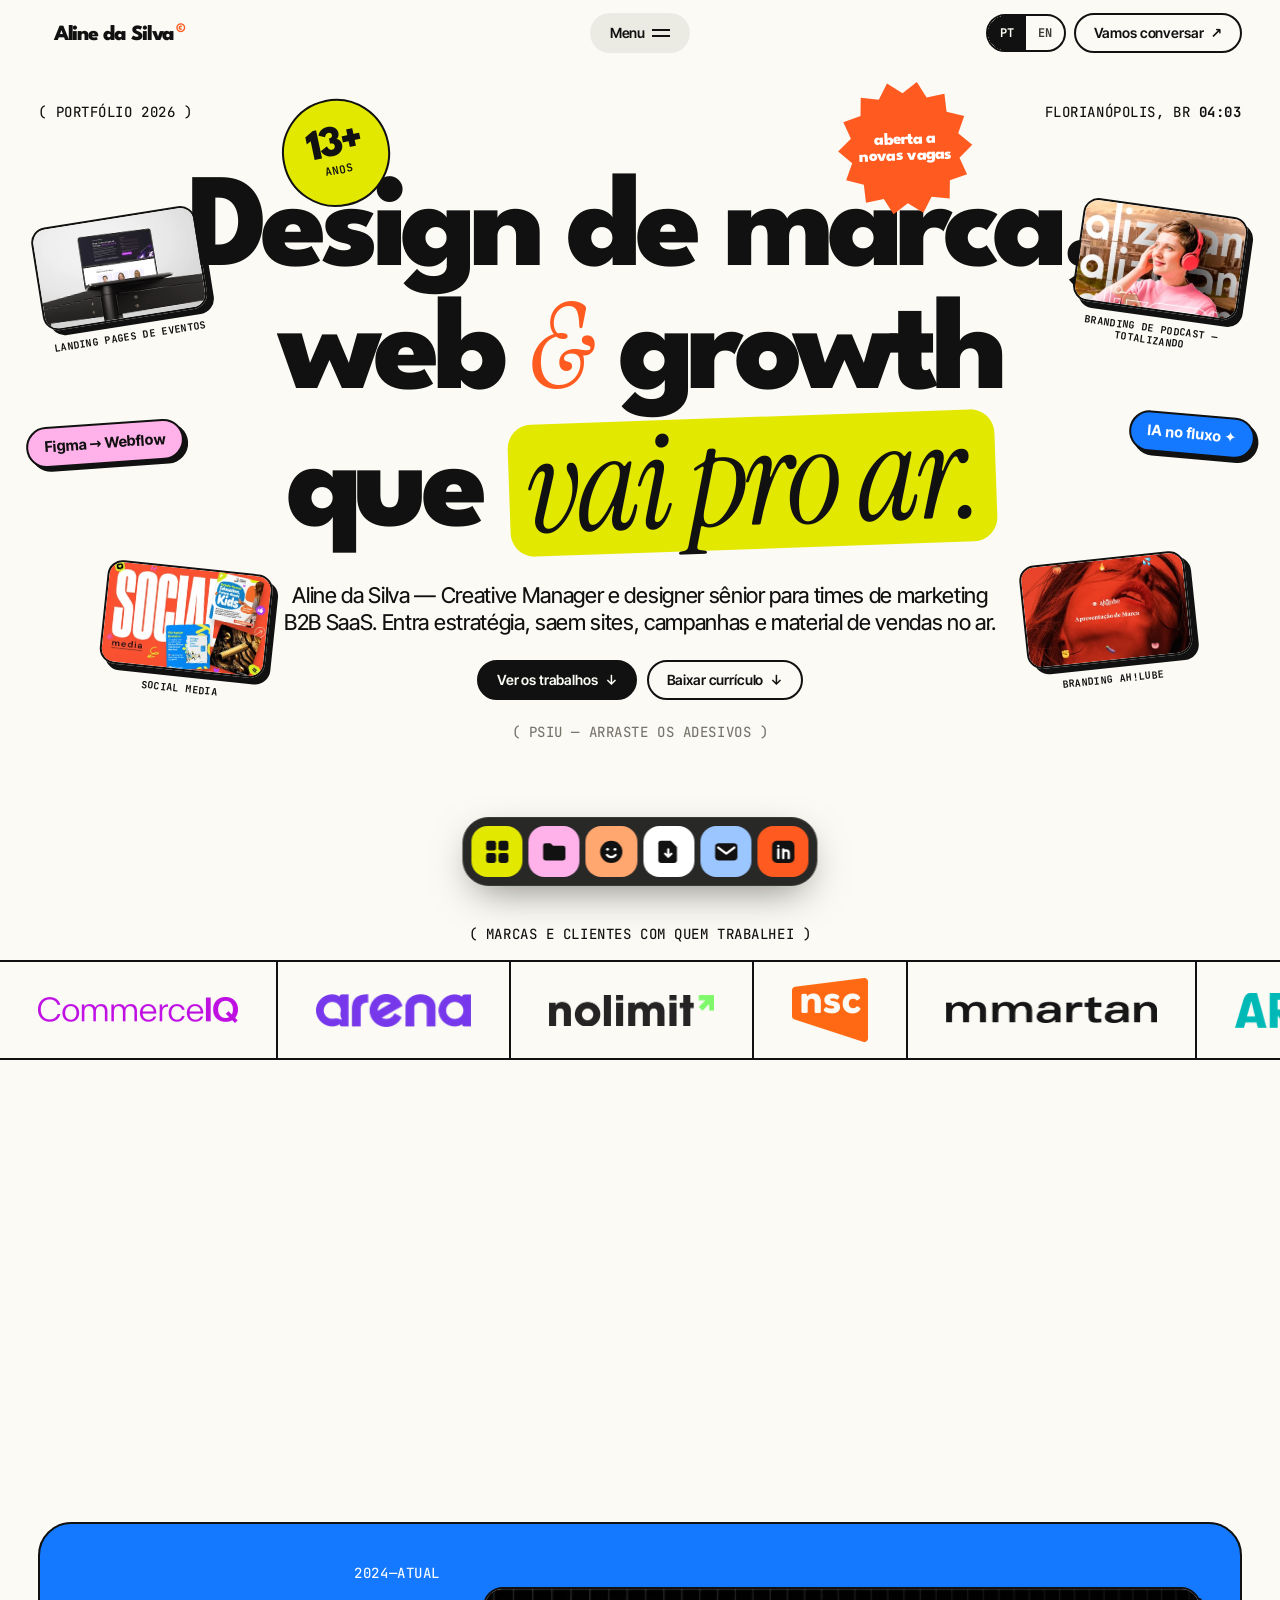
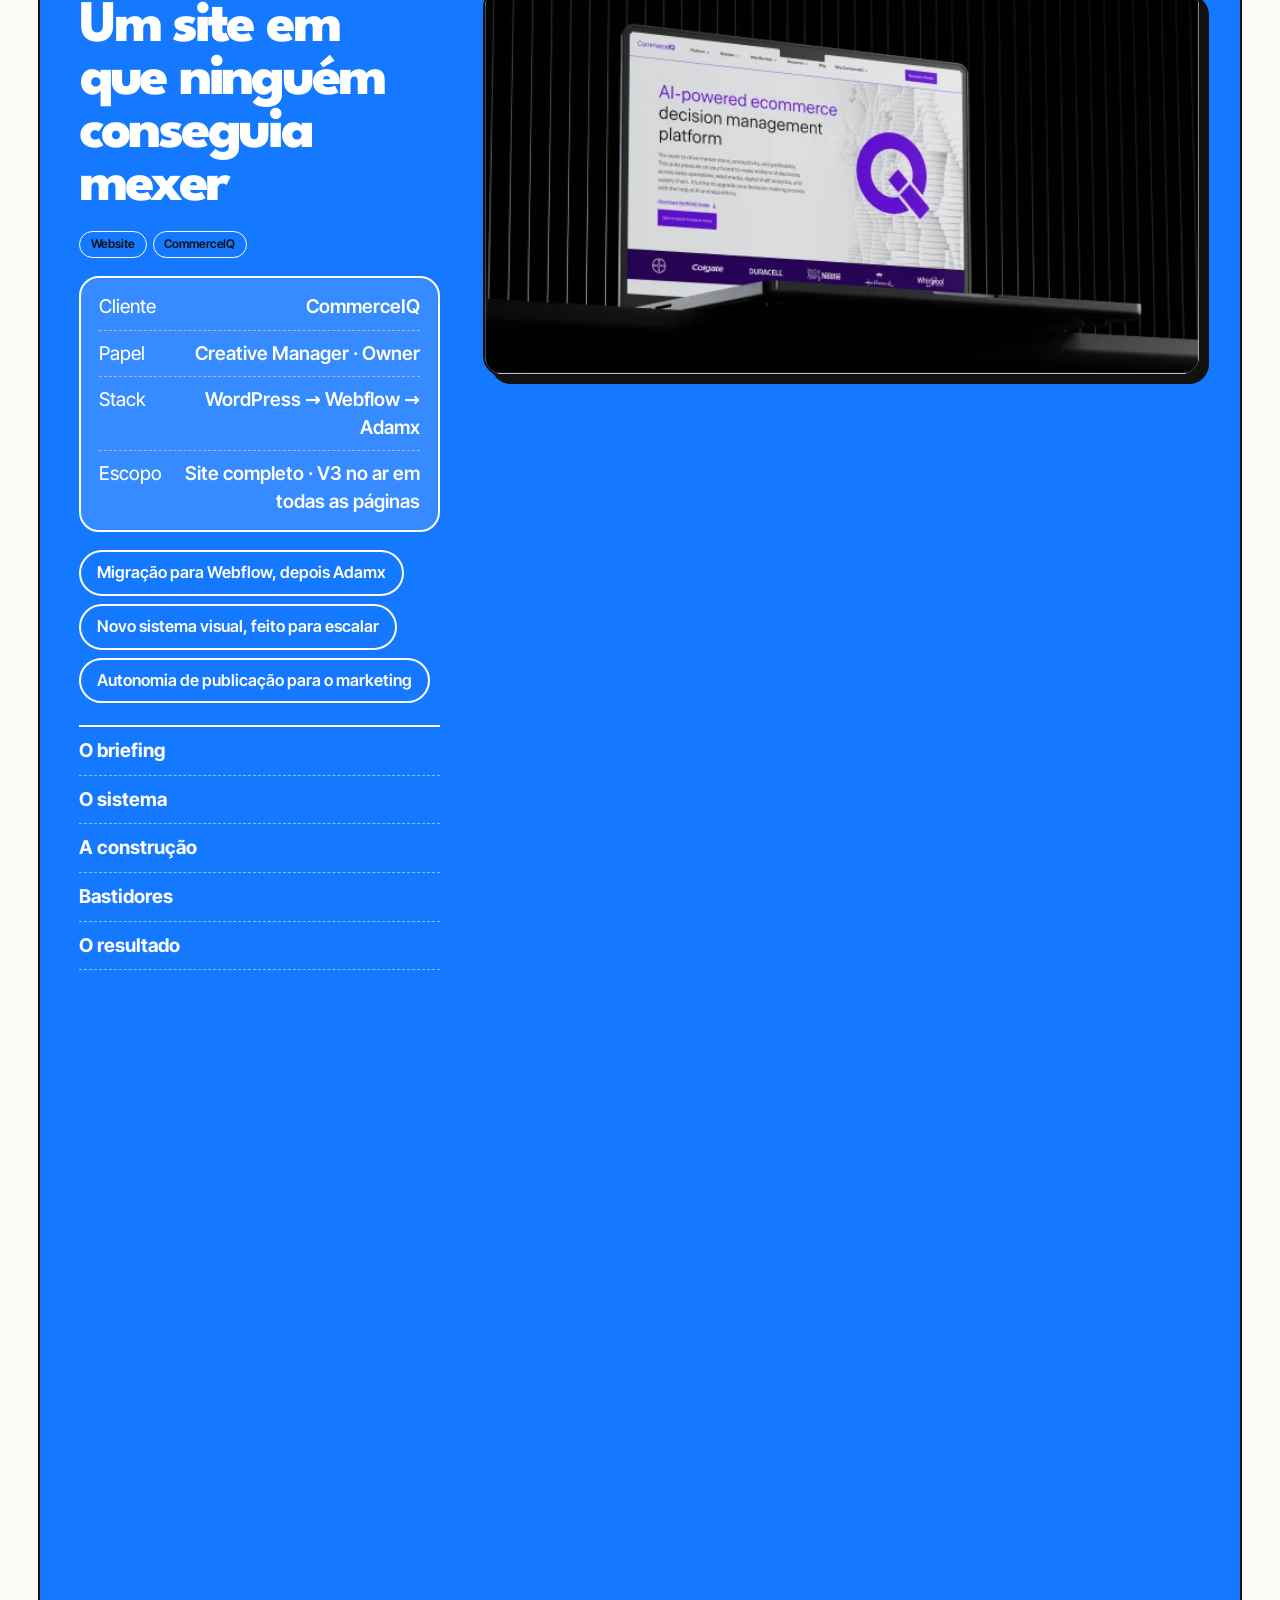
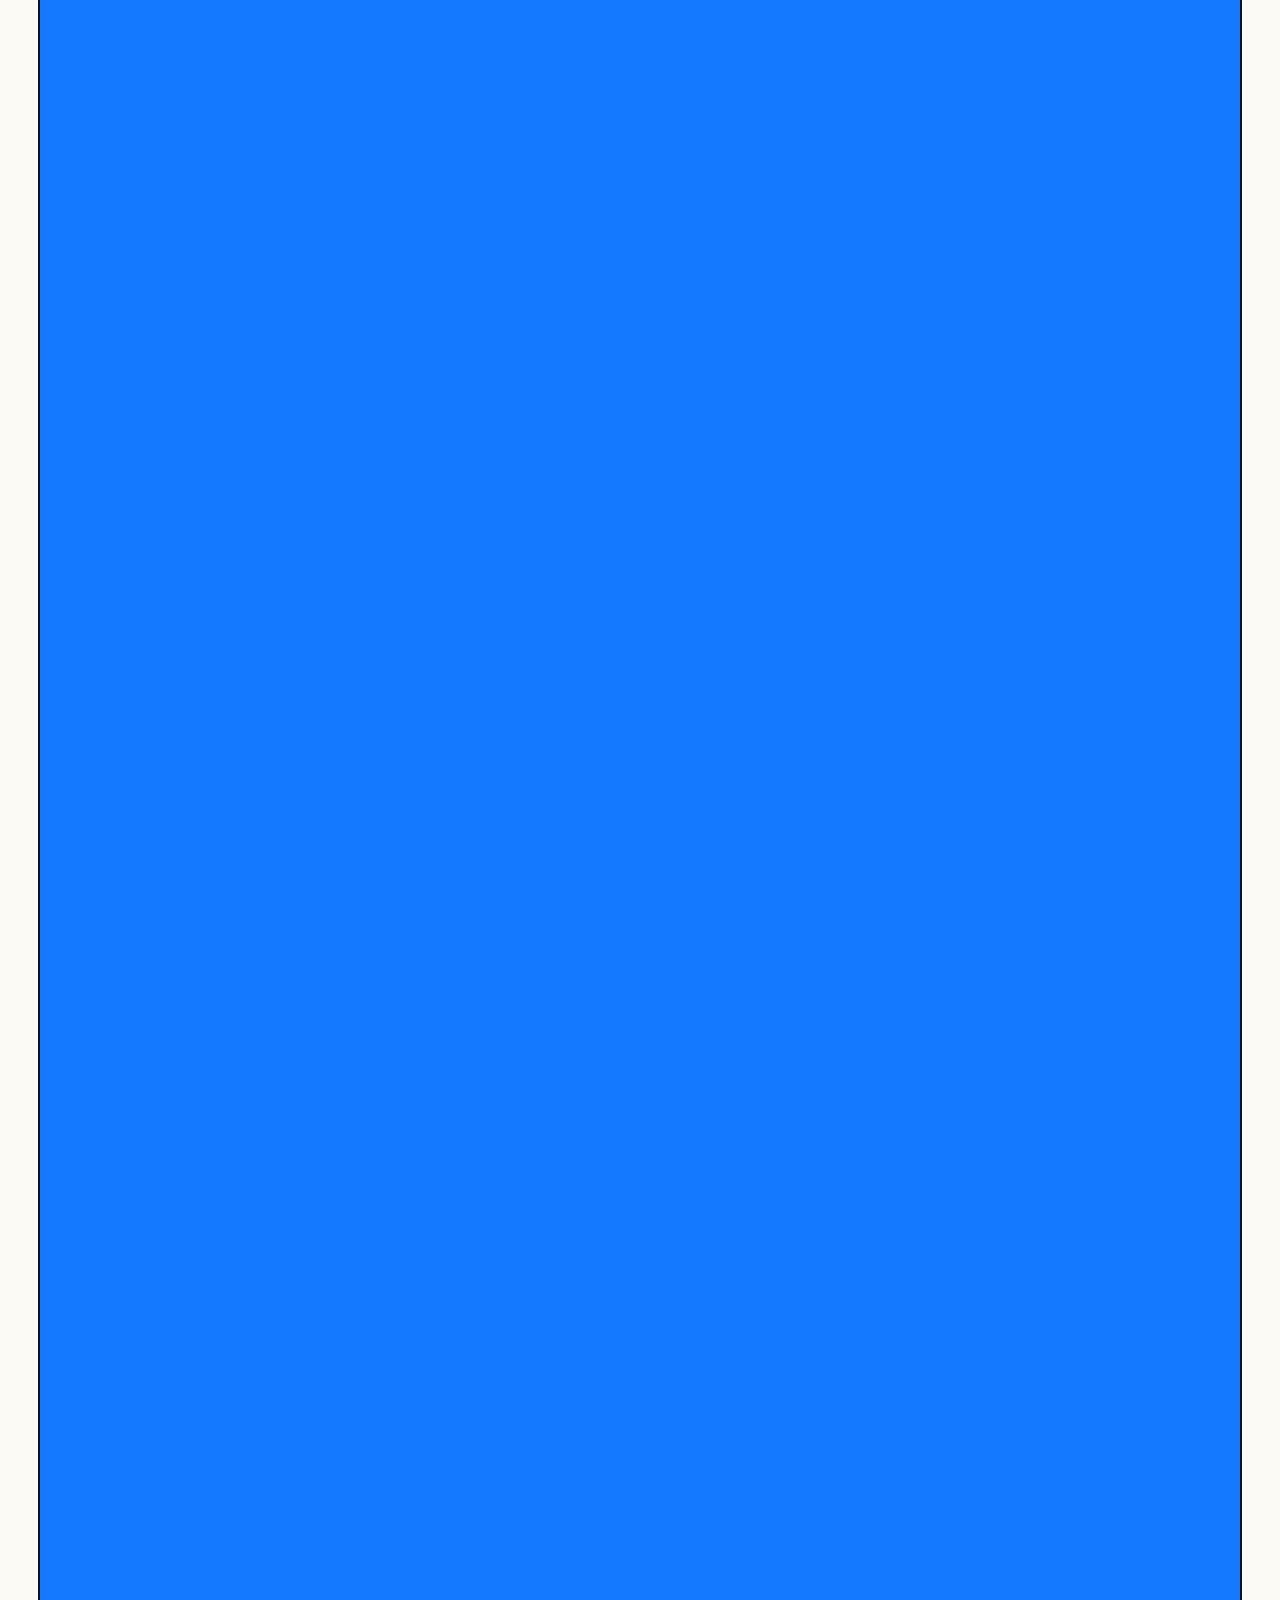
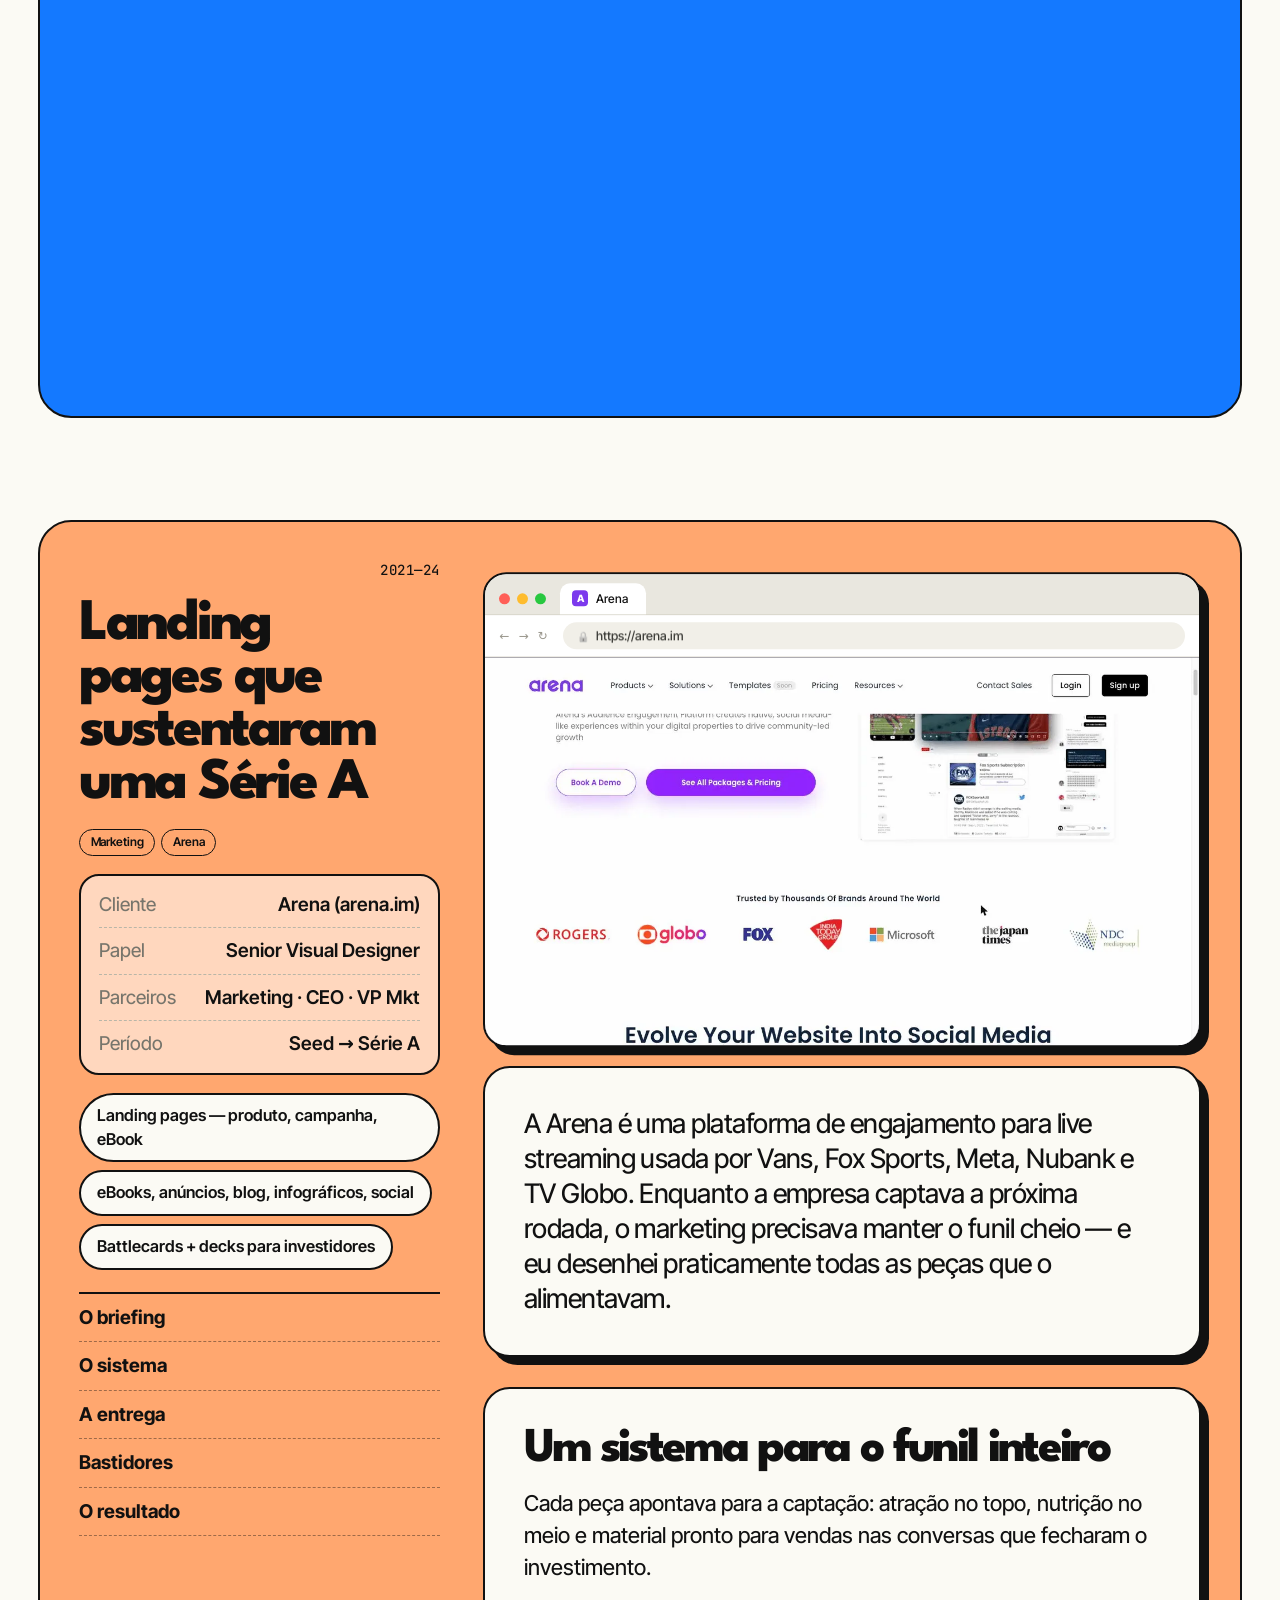
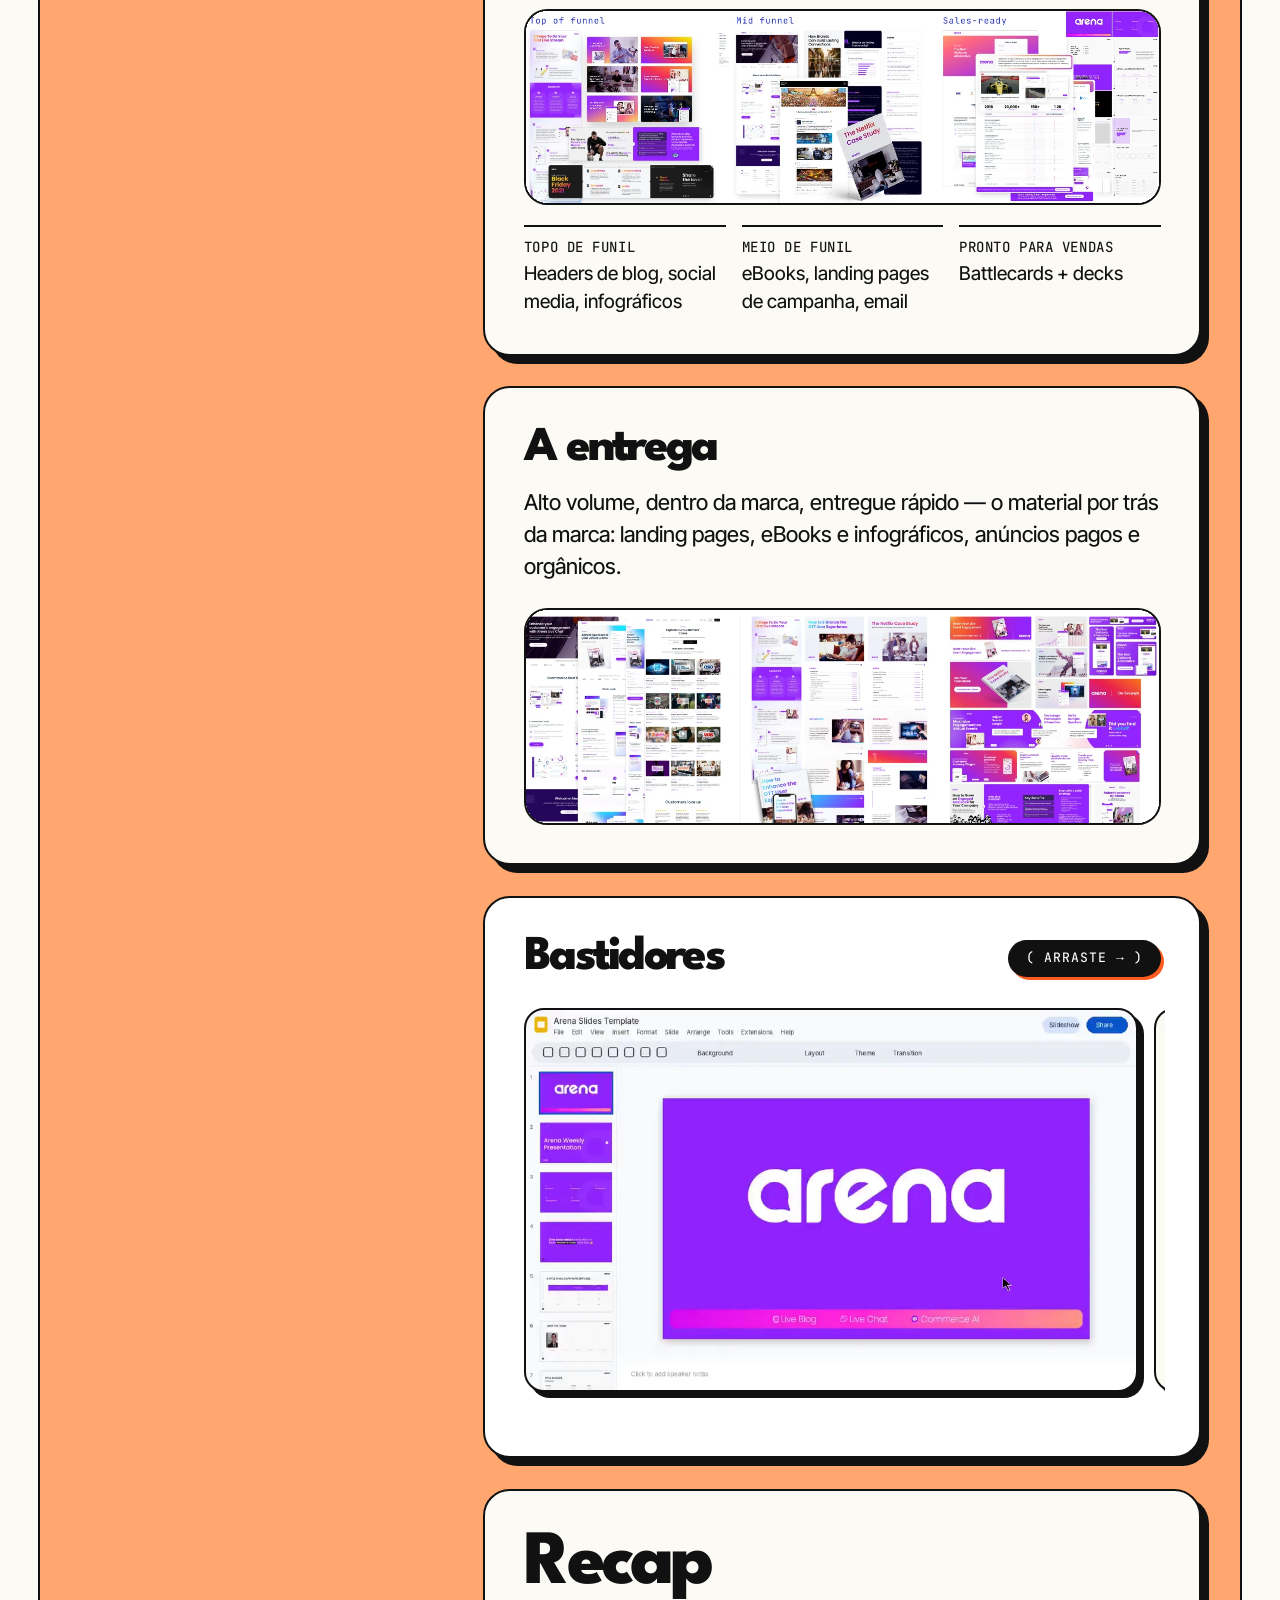
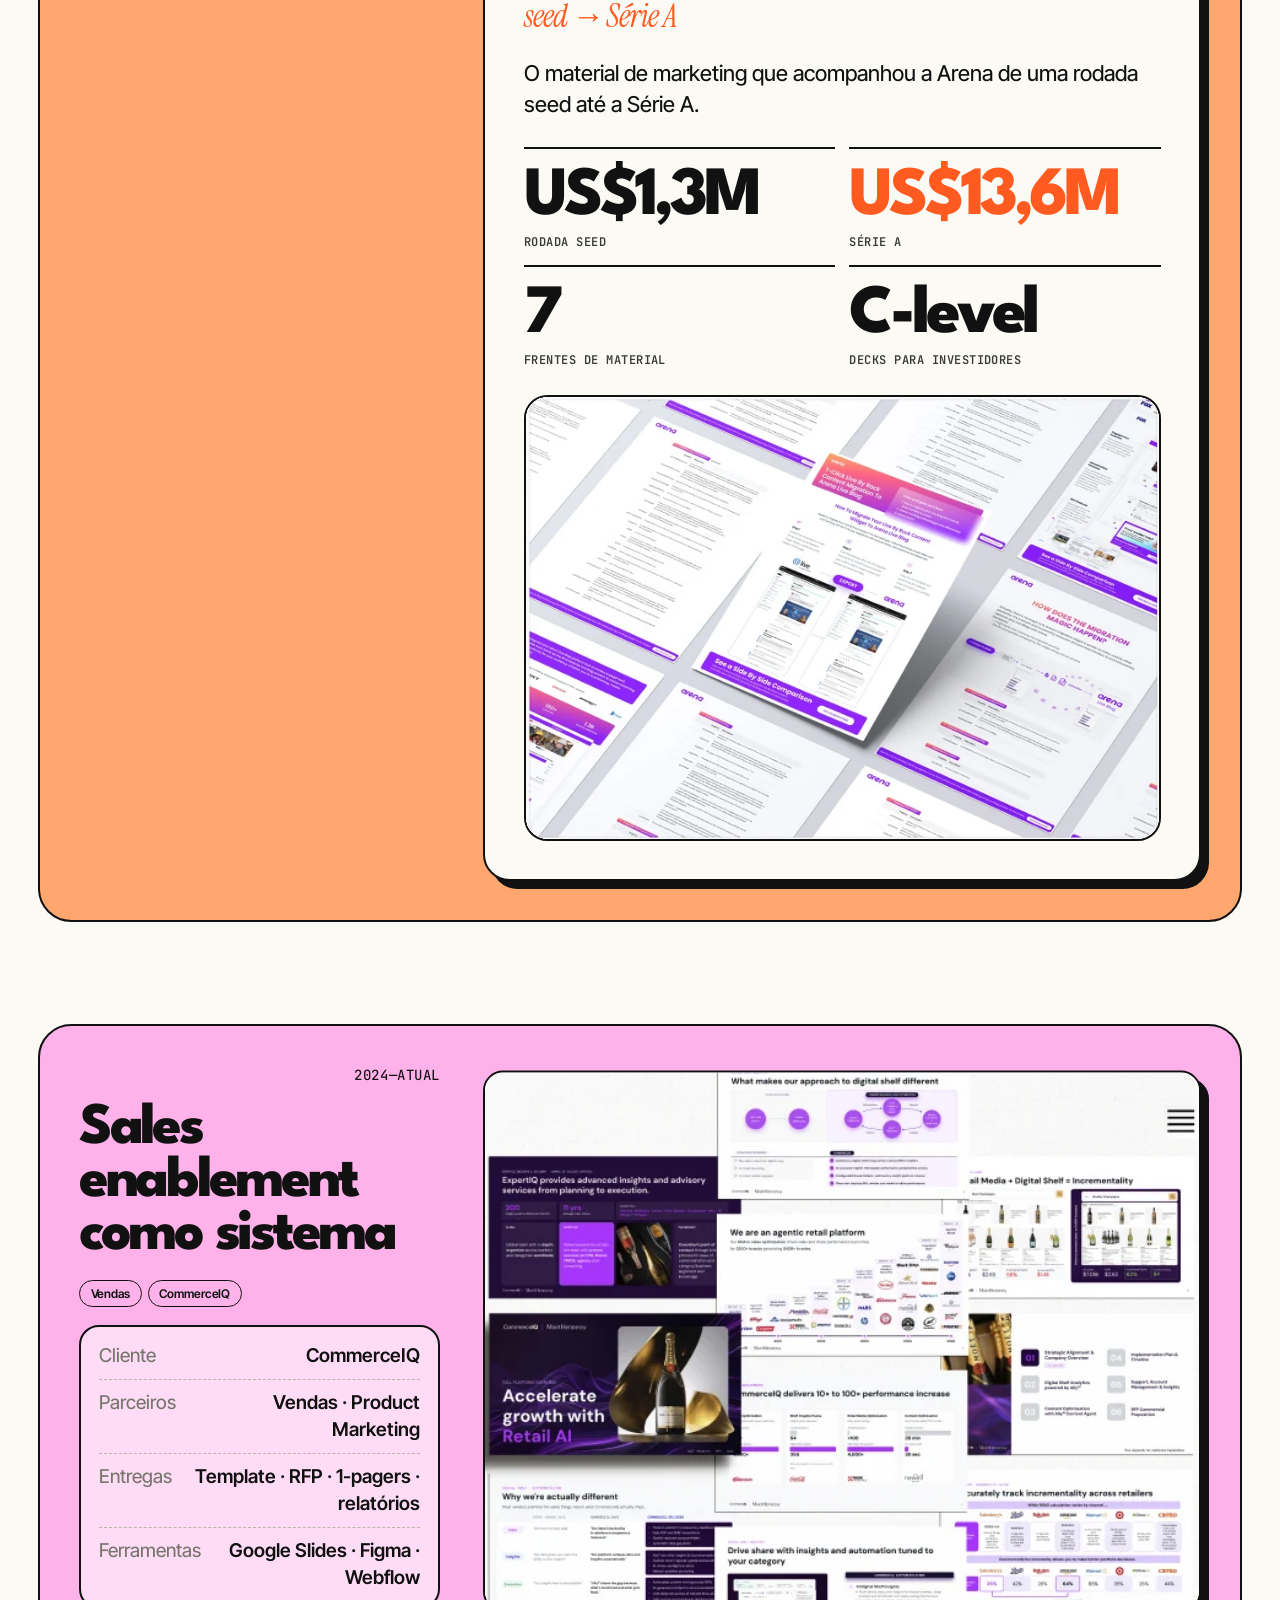
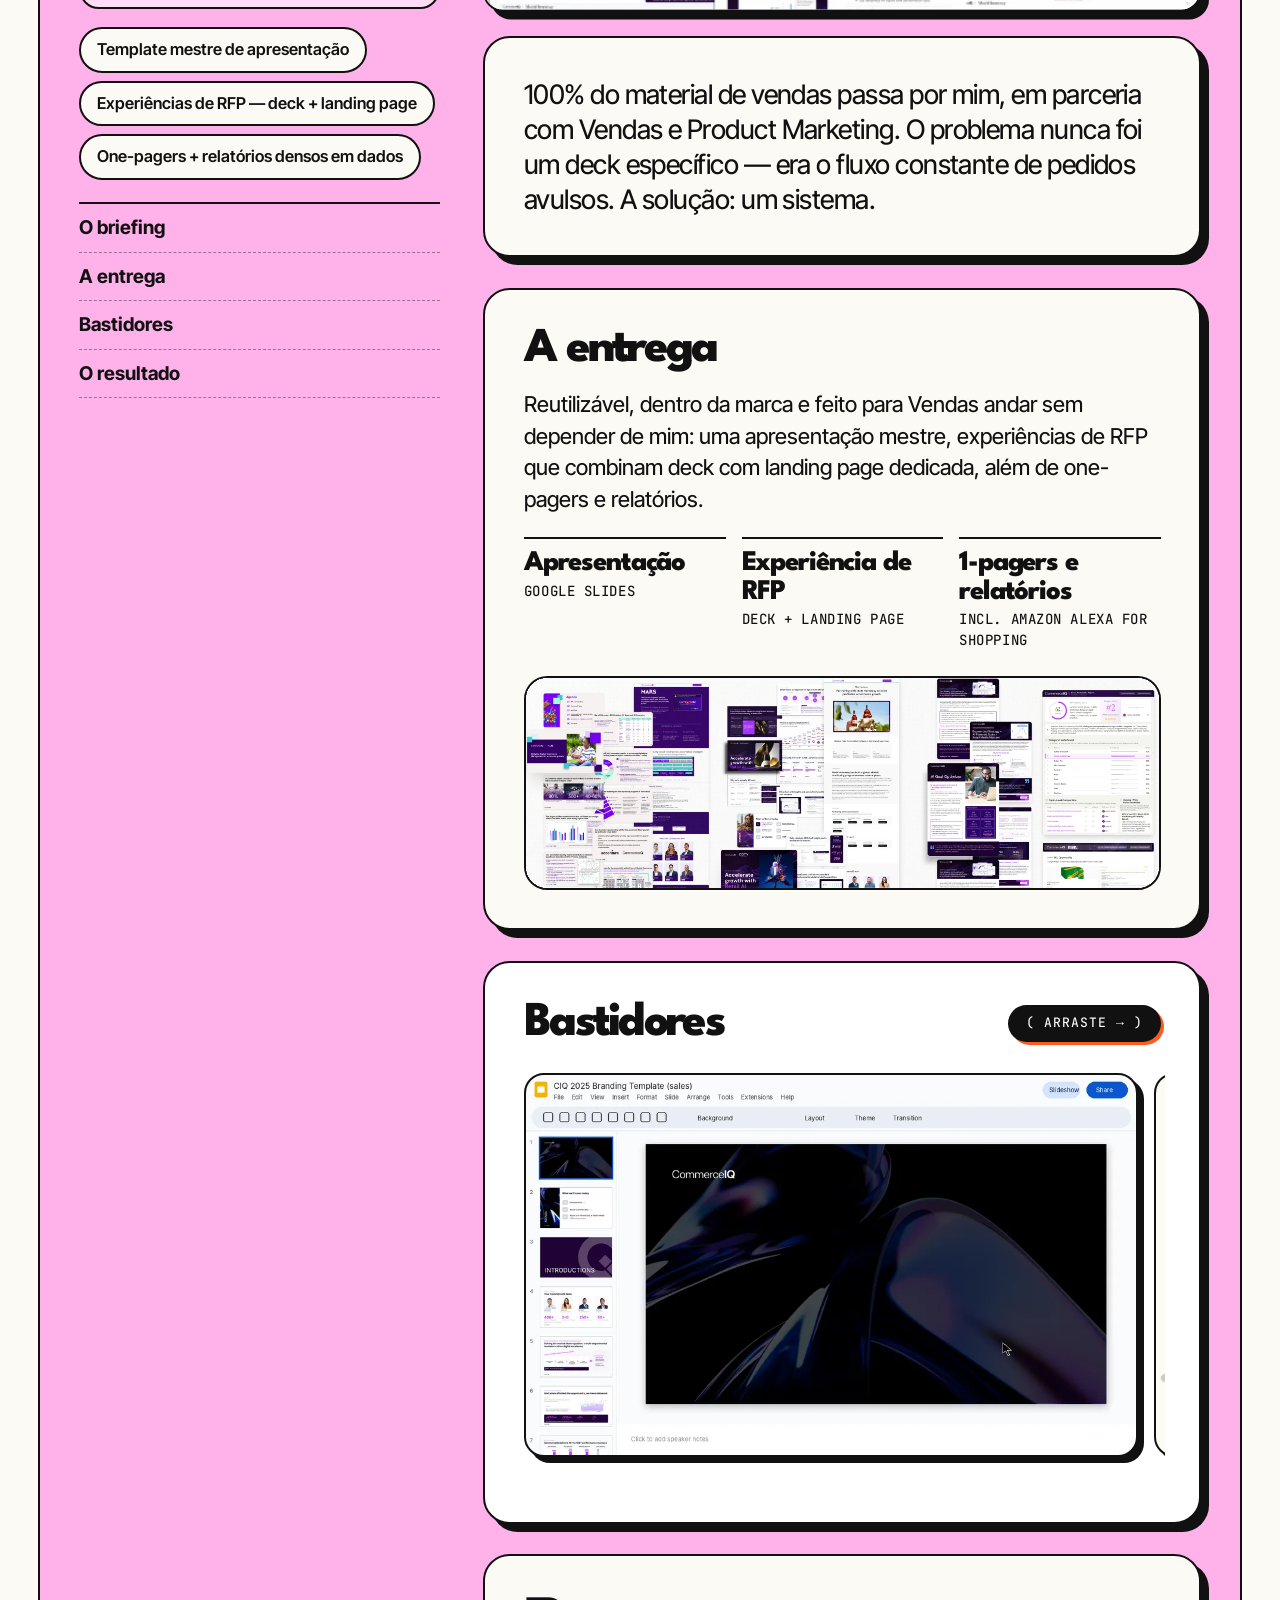
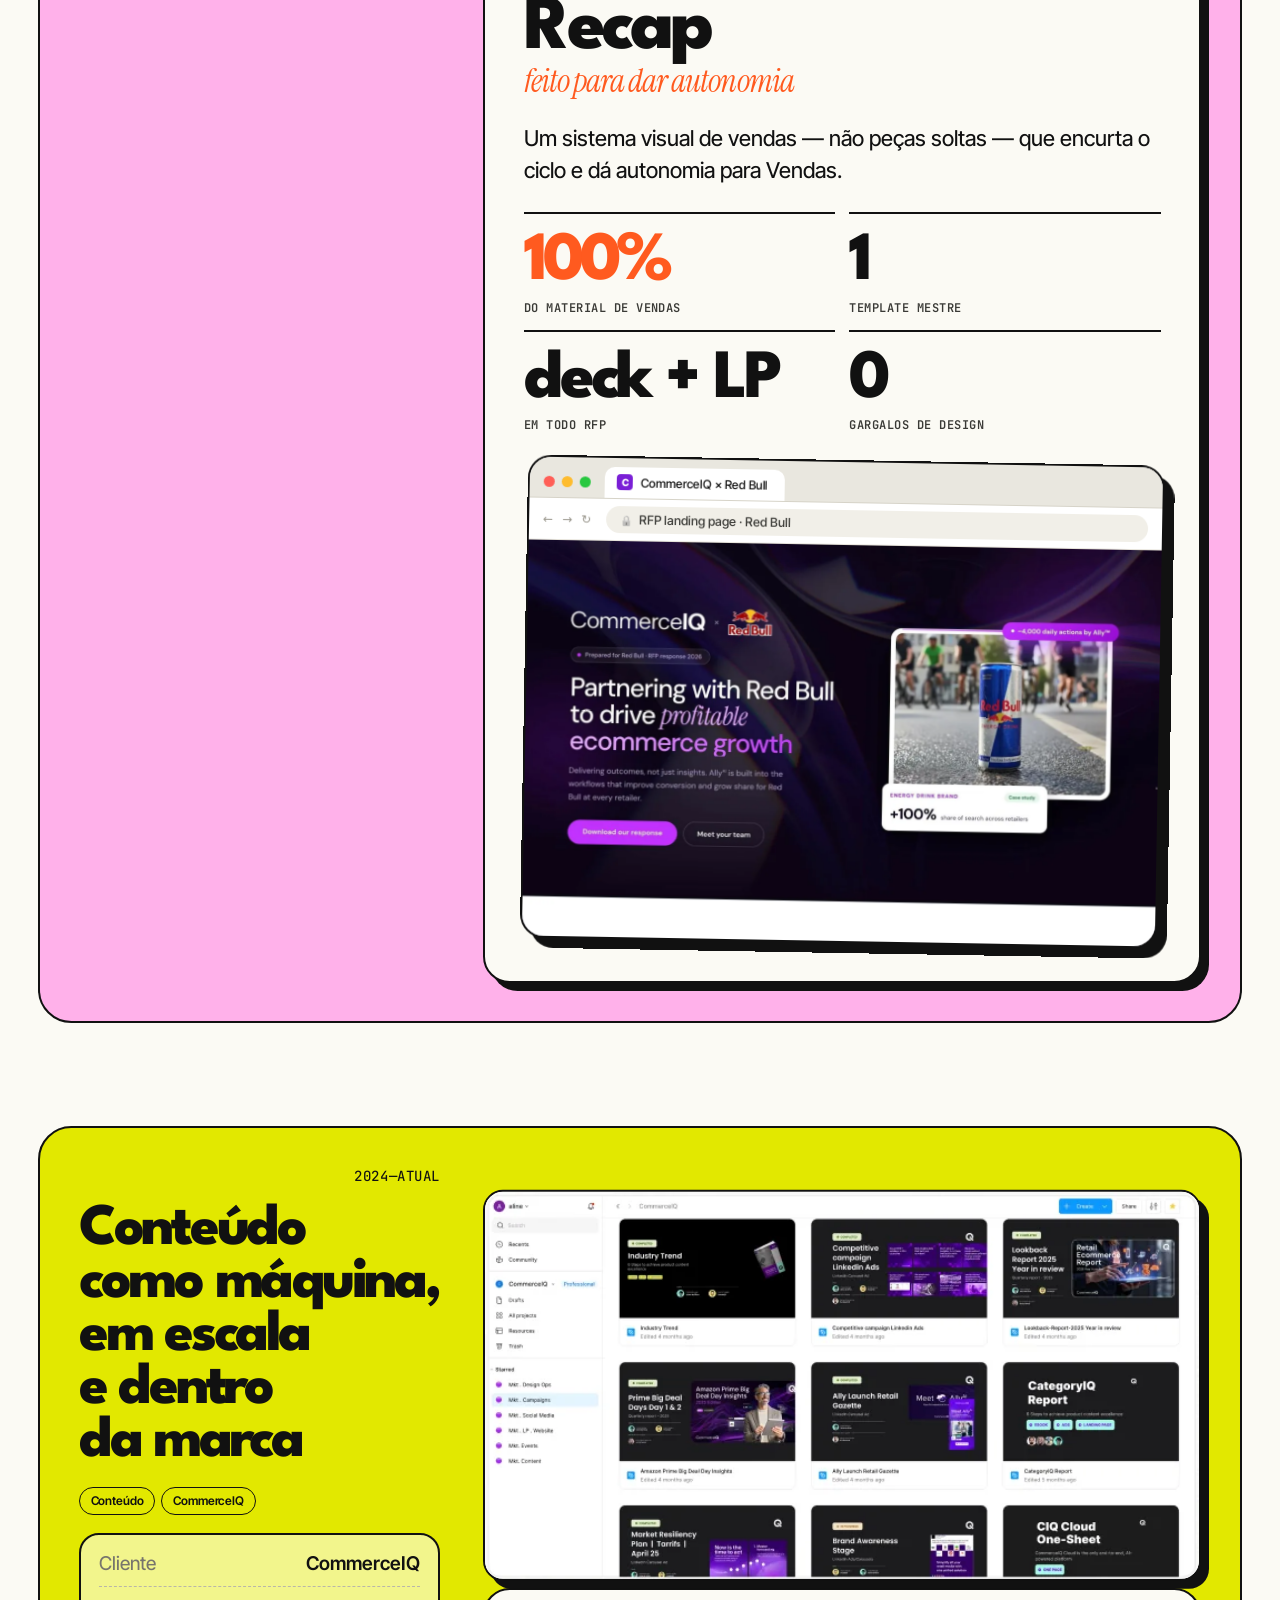
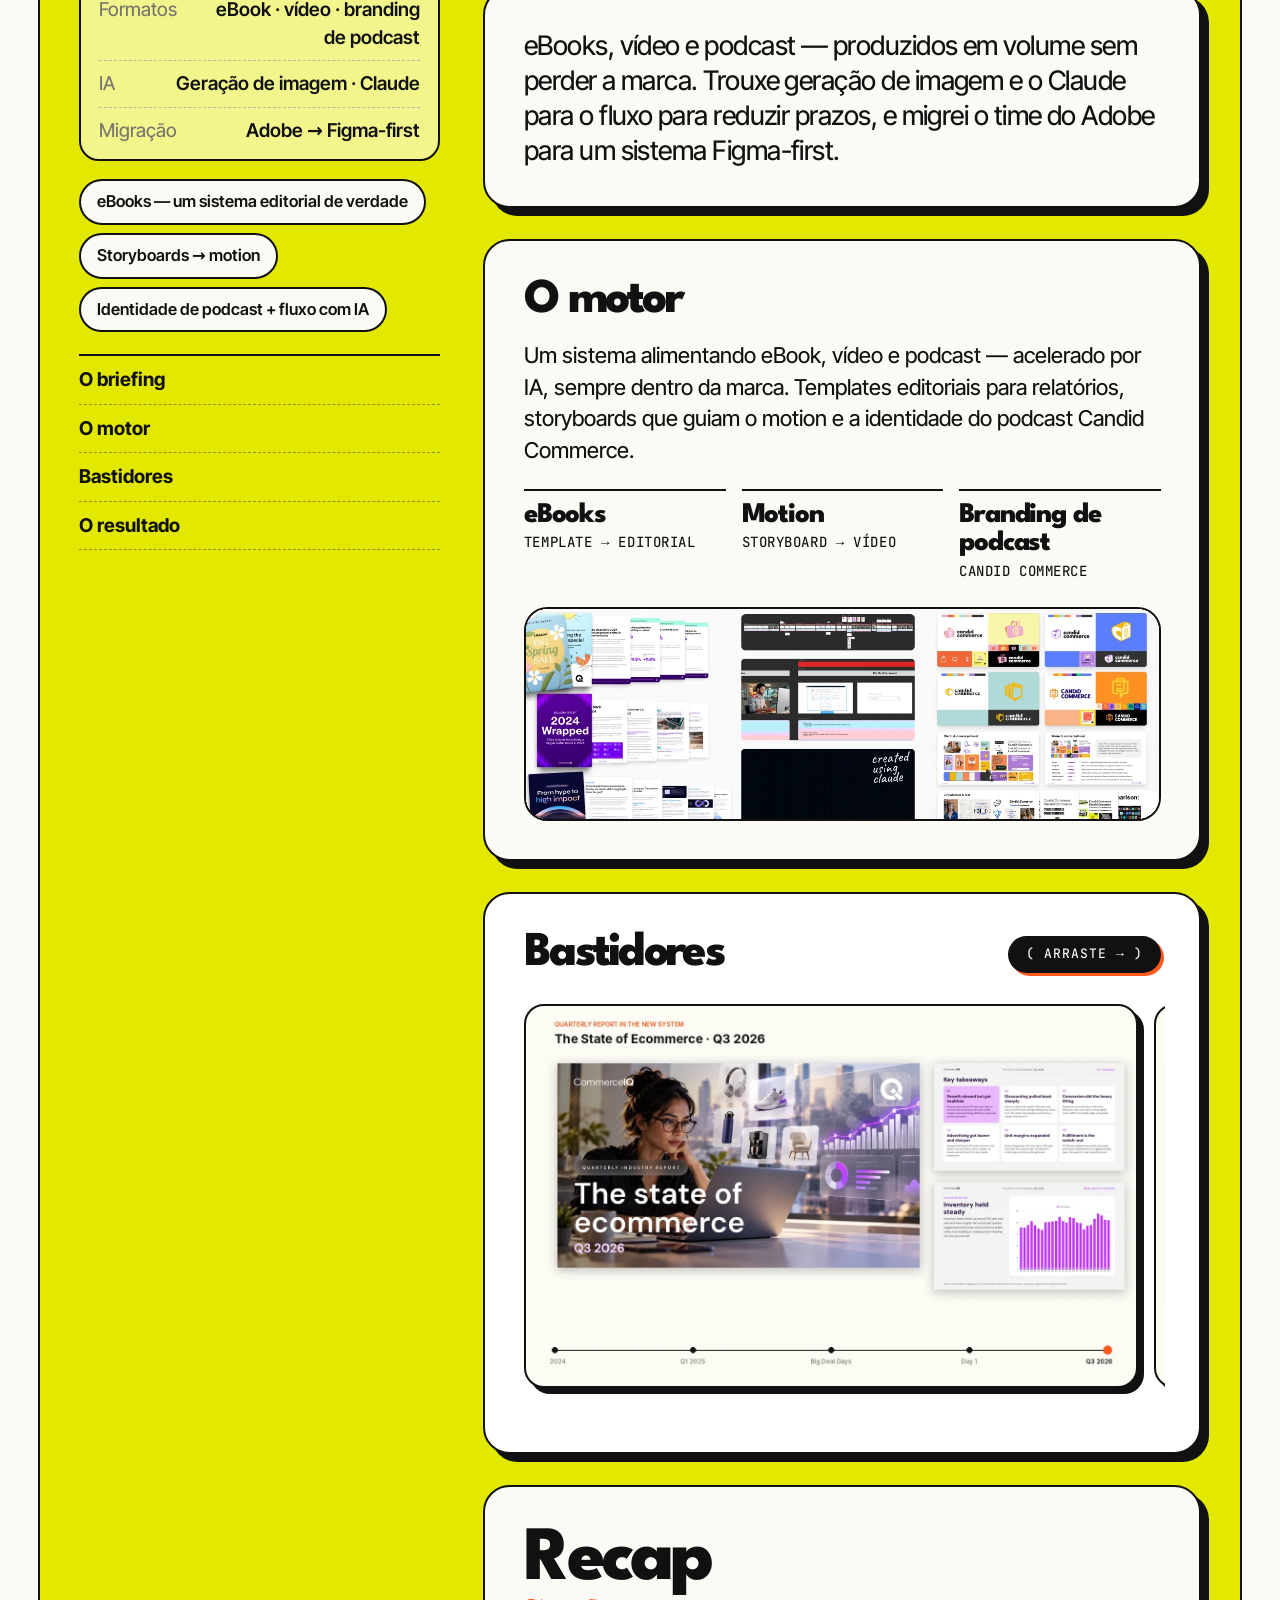
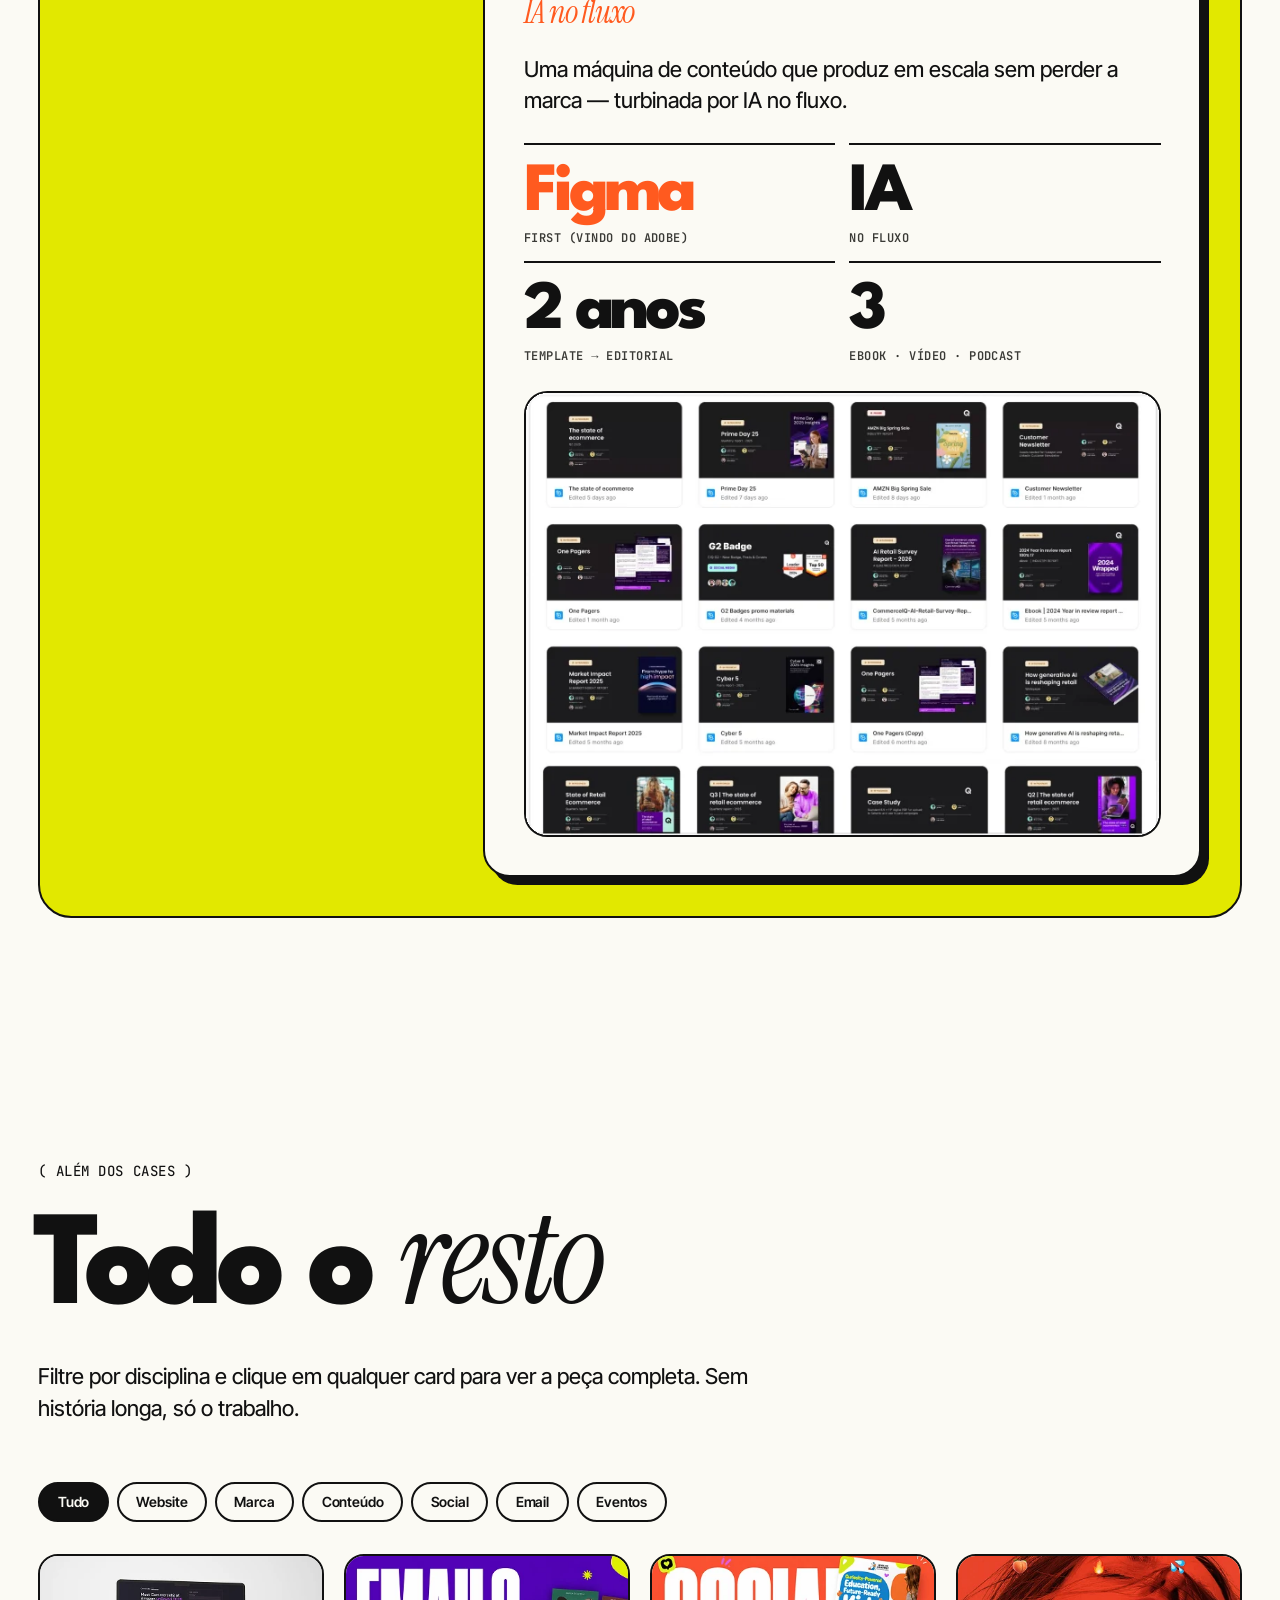
==== commit 105e2f09: "Remove leftover noindex meta so Google can index the site Co-Authored-By: Claude Sonnet 5.5 <noreply" ====
--- a/pt/index.html
+++ b/pt/index.html
@@ -1,7 +1,6 @@
 <!DOCTYPE html>
 <html lang="pt-BR" class="no-js">
 <head>
-<meta name="robots" content="noindex,nofollow">
 <meta charset="utf-8">
 <meta name="viewport" content="width=device-width, initial-scale=1">
 <title>Aline da Silva — Creative Manager e Designer Sênior de Marca, Marketing e Web | Remoto, Brasil</title>
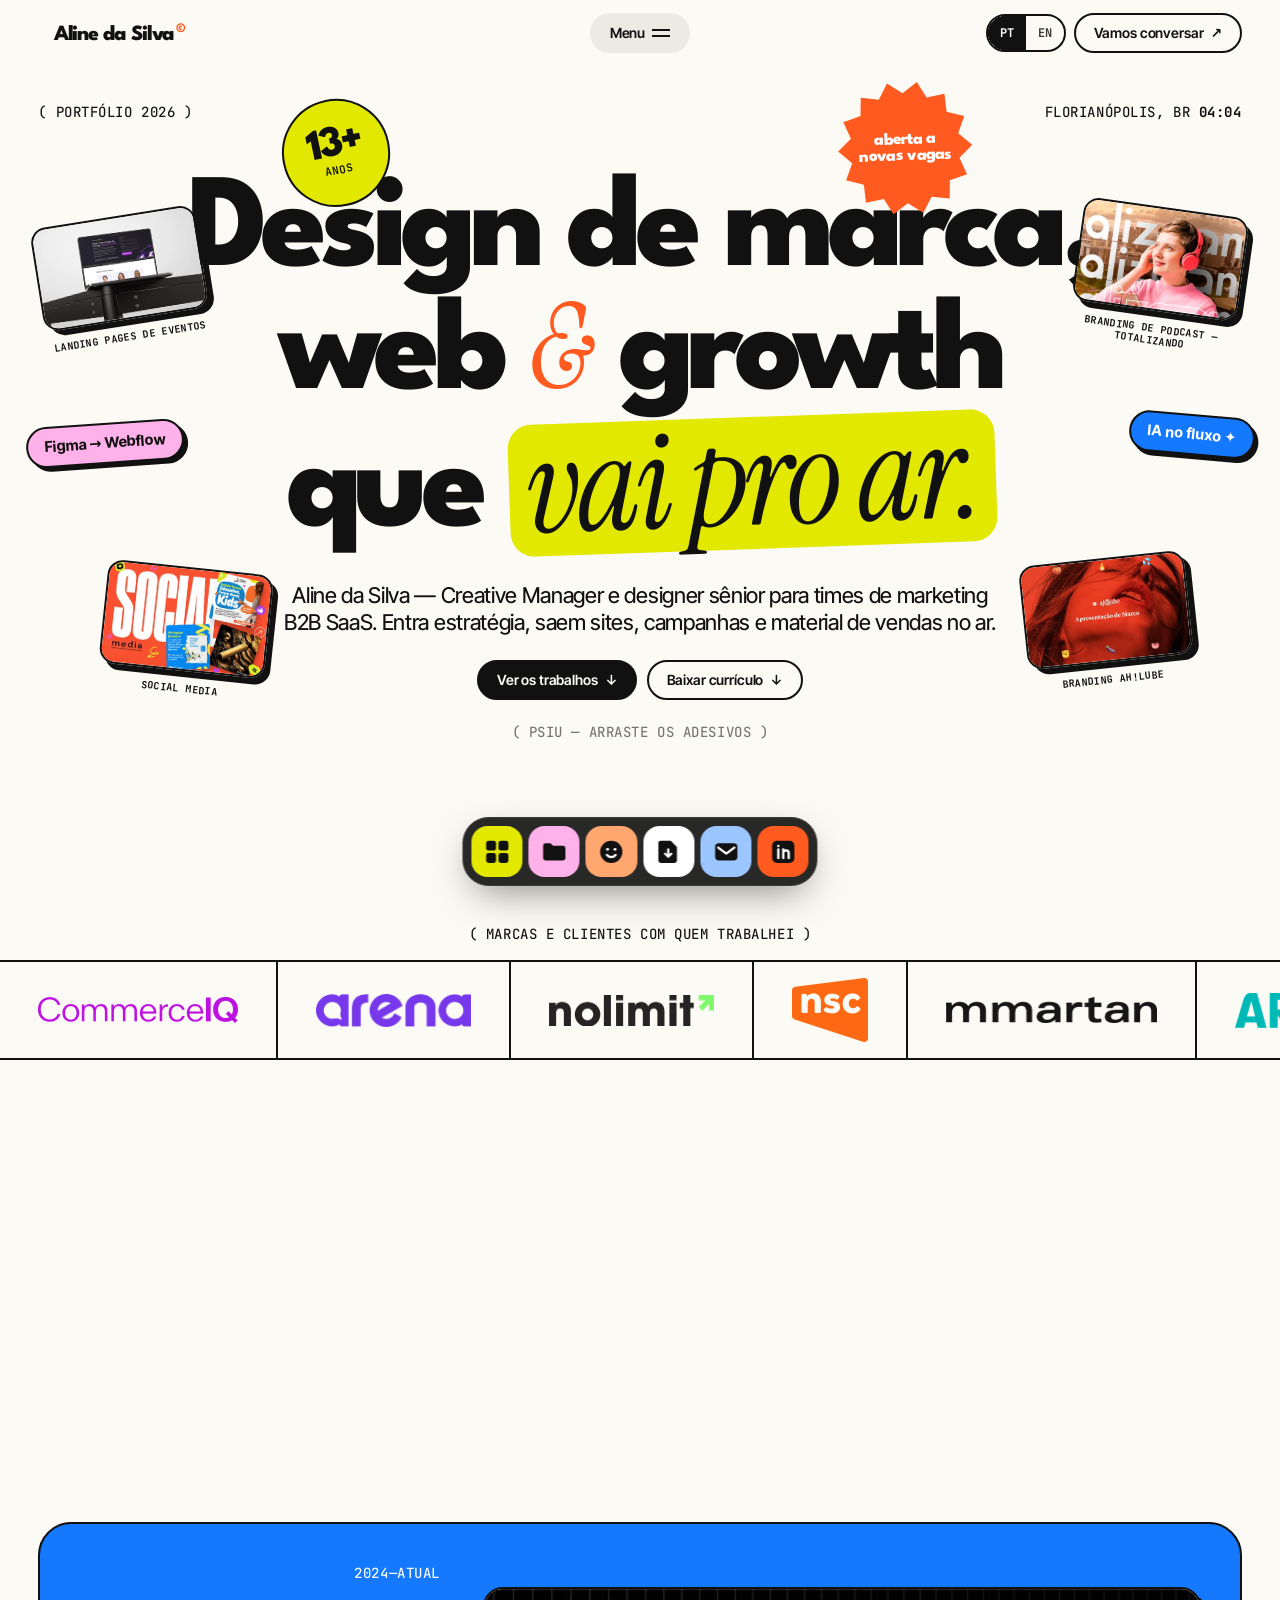
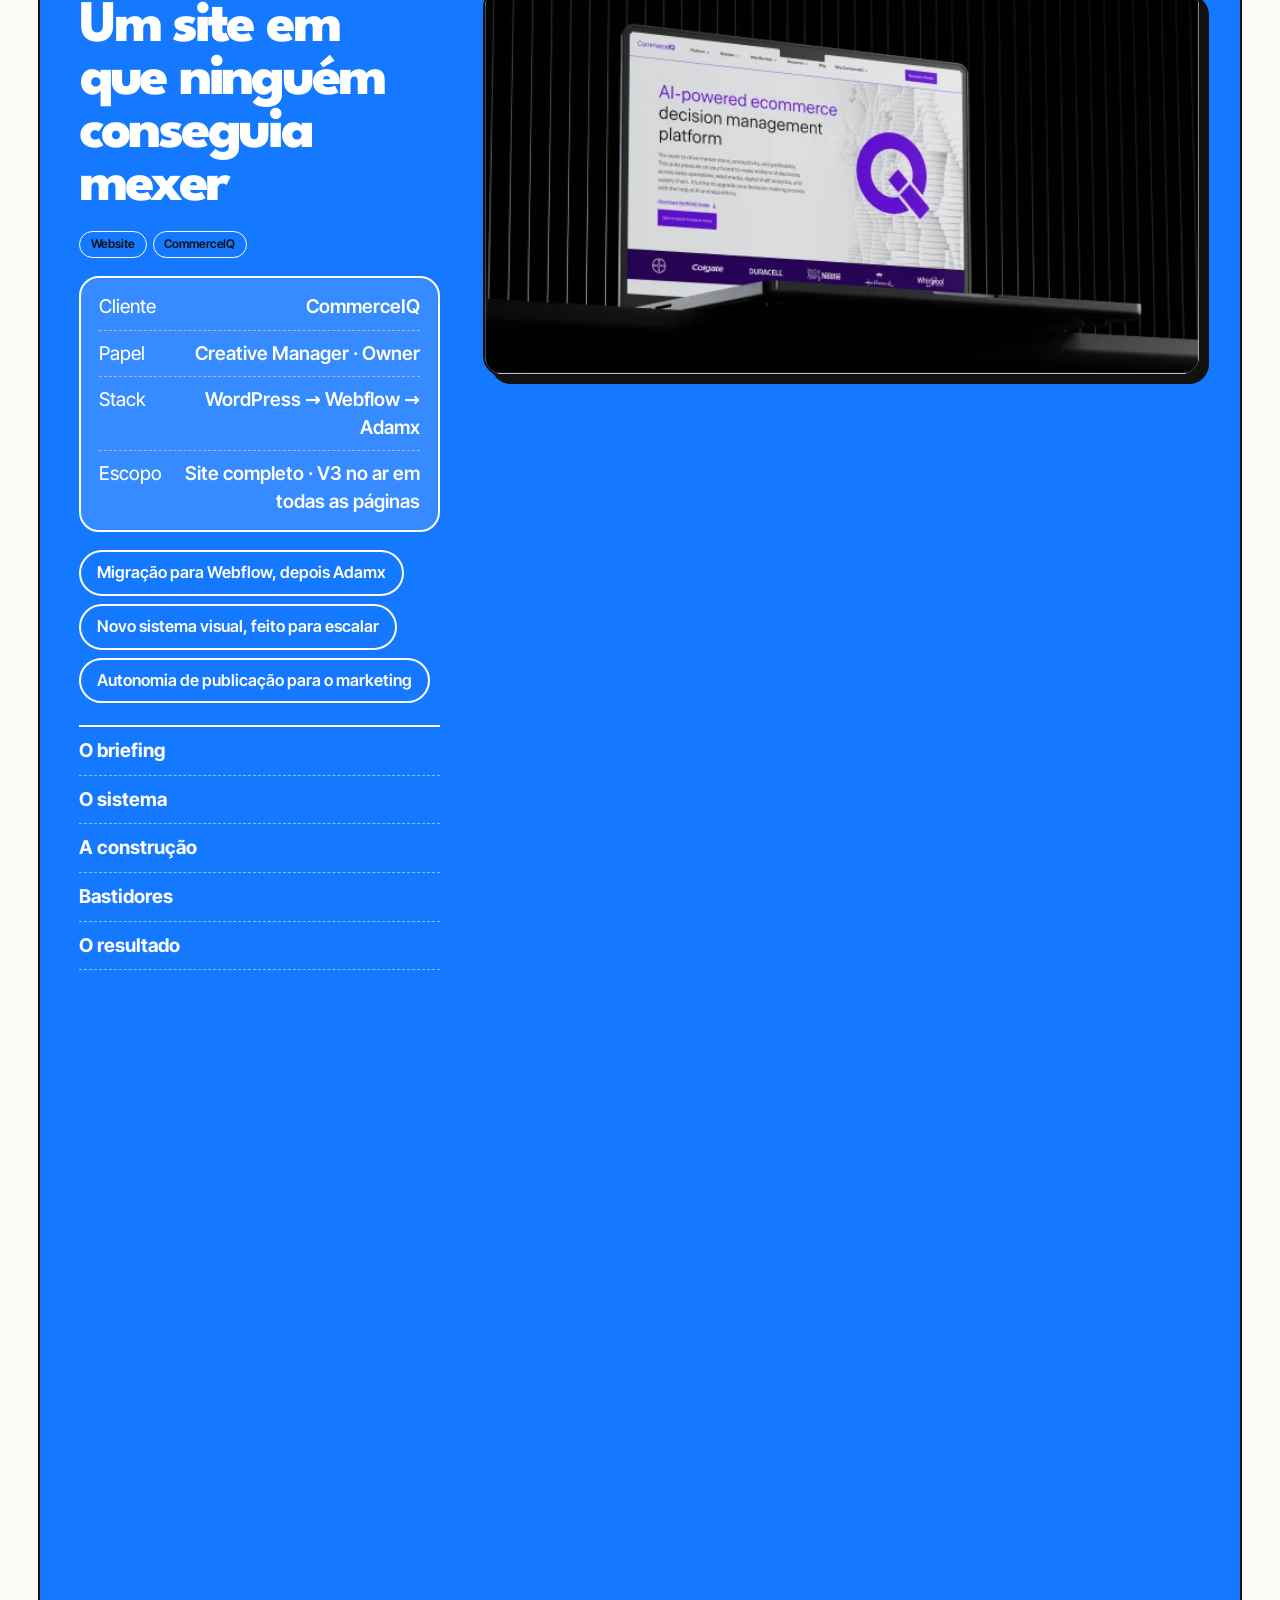
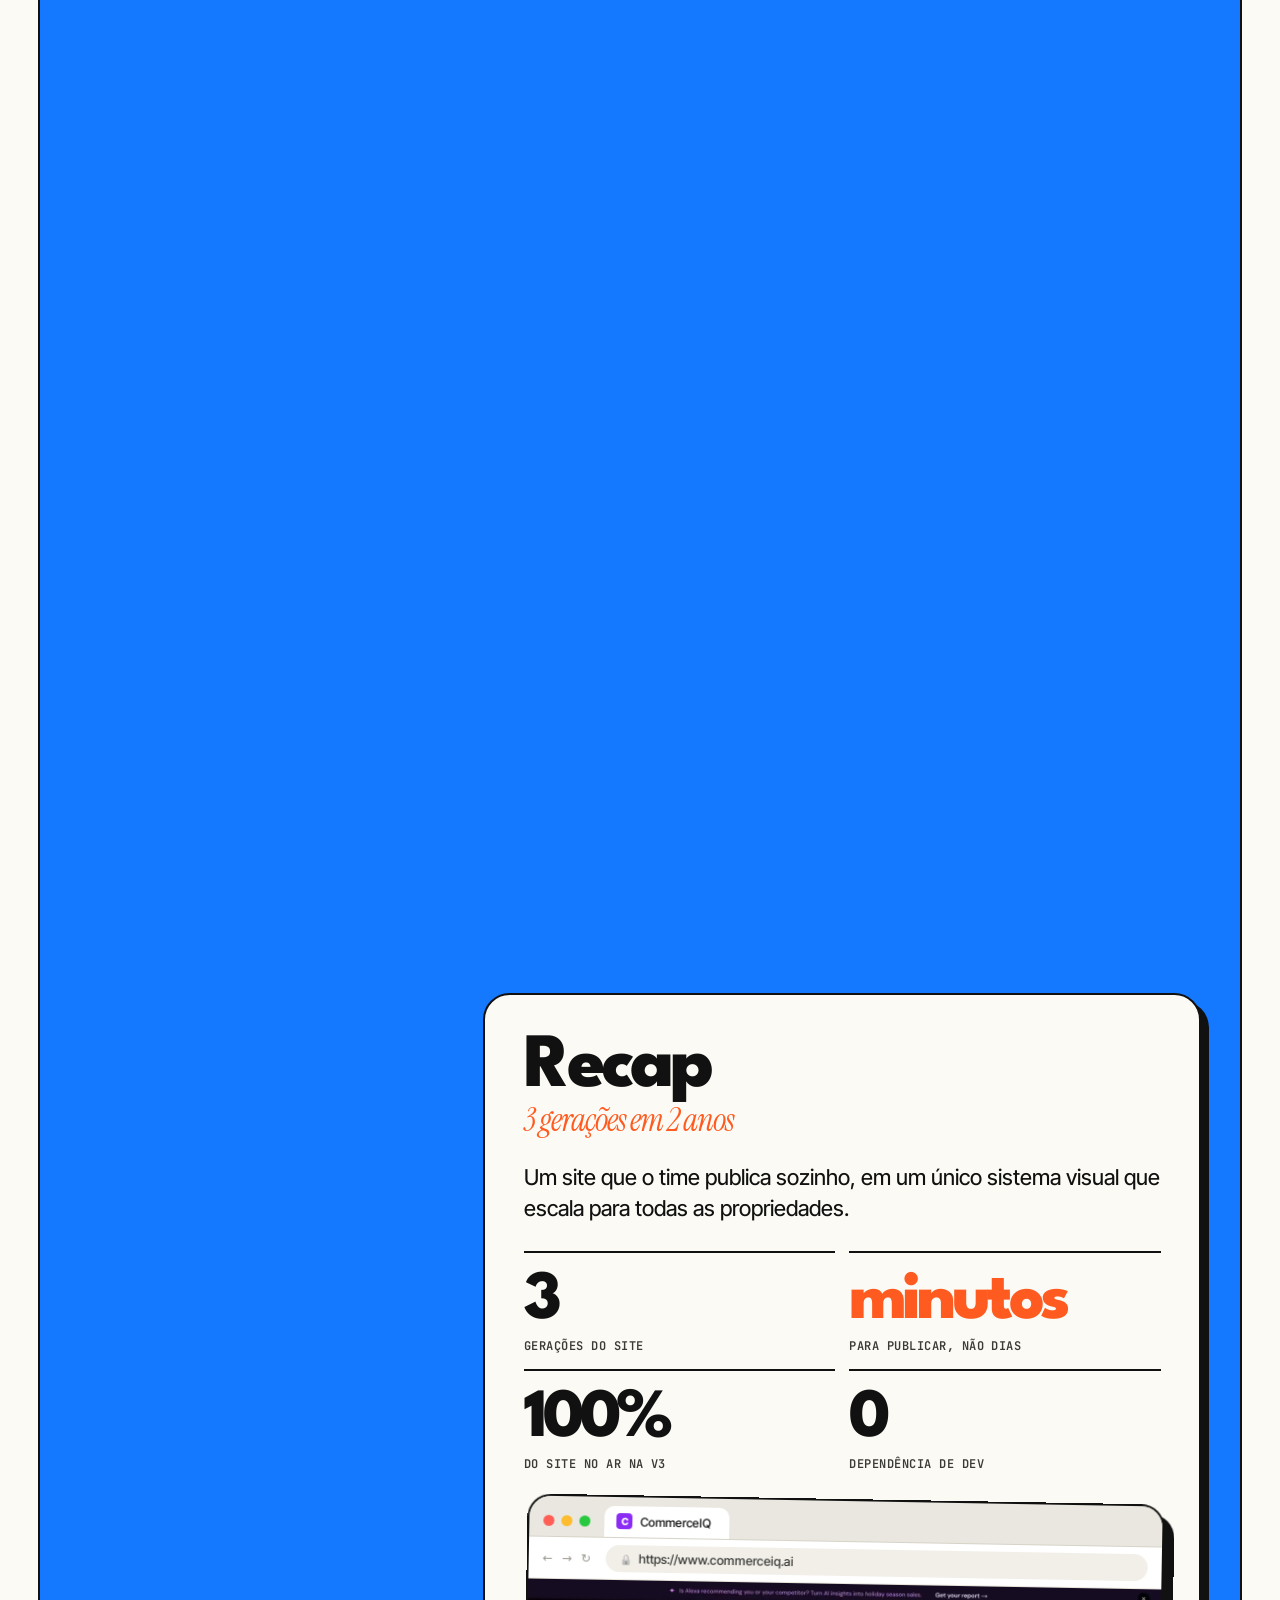
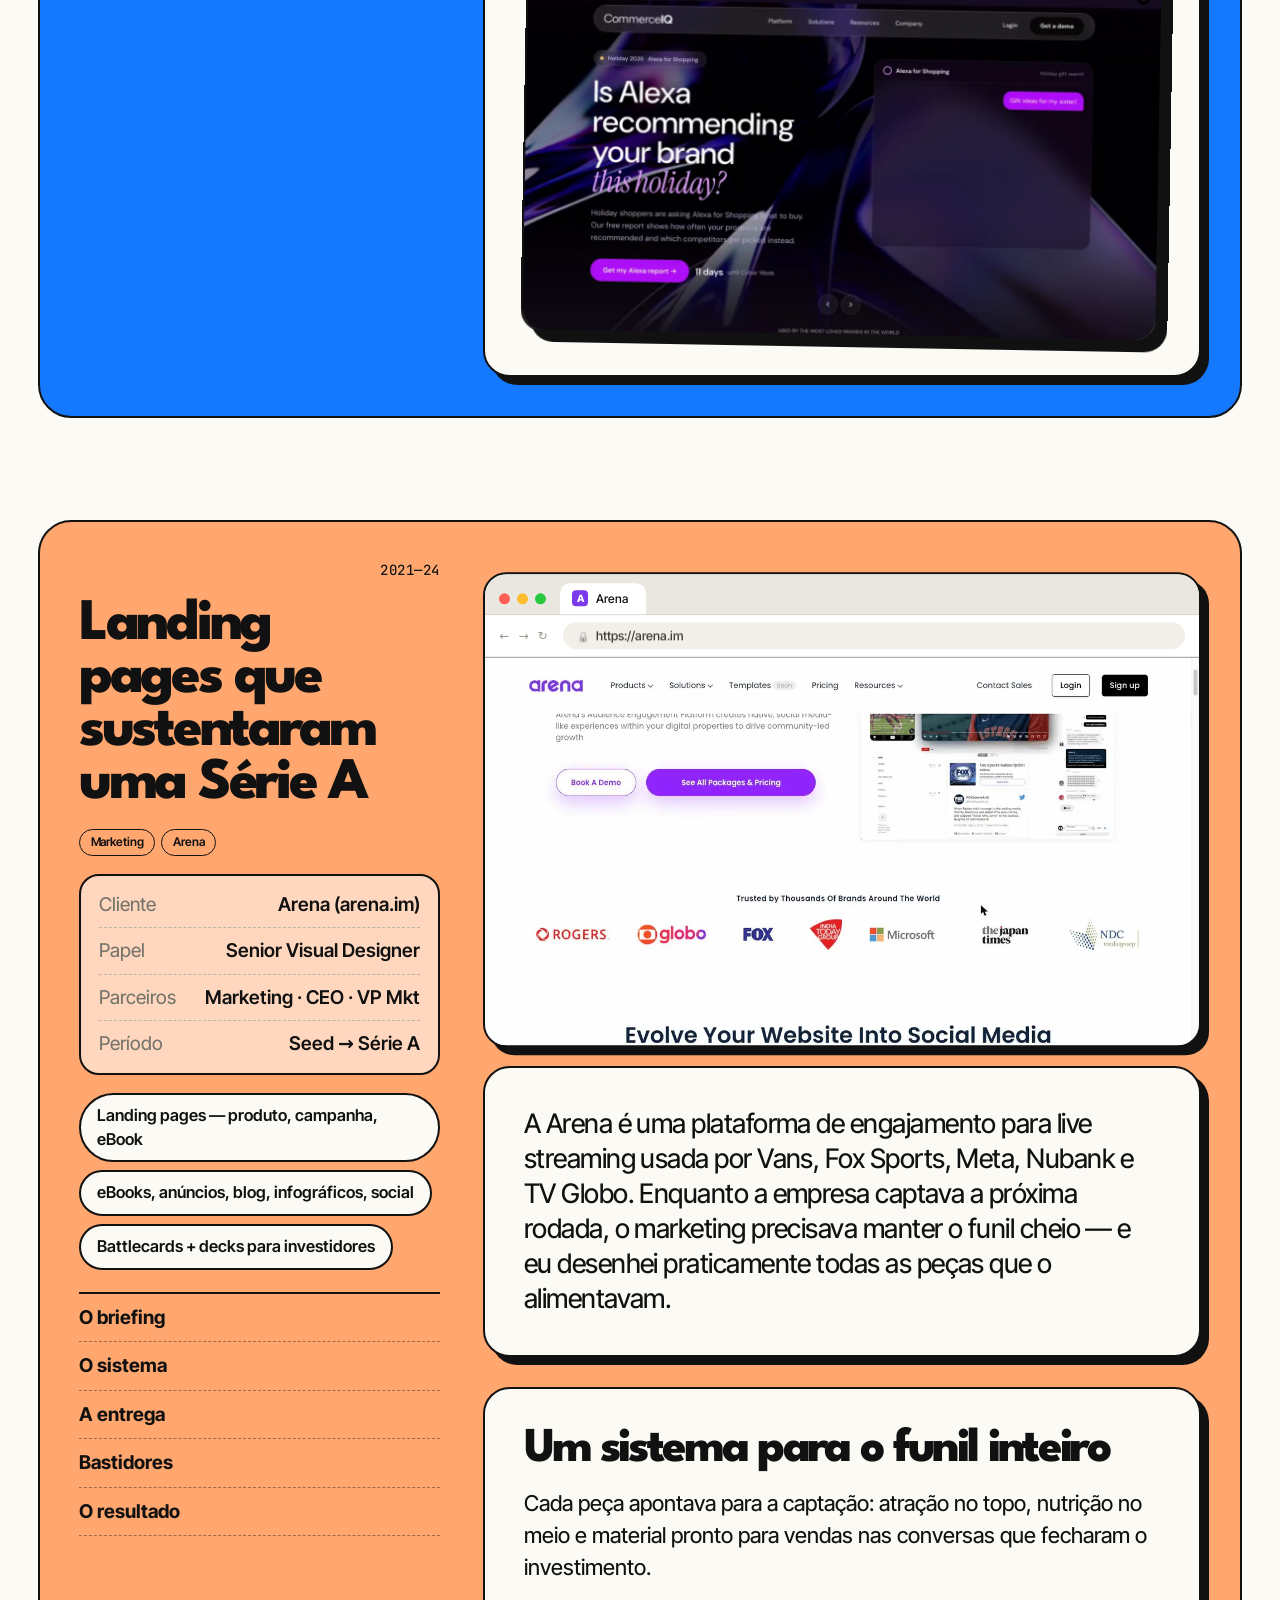
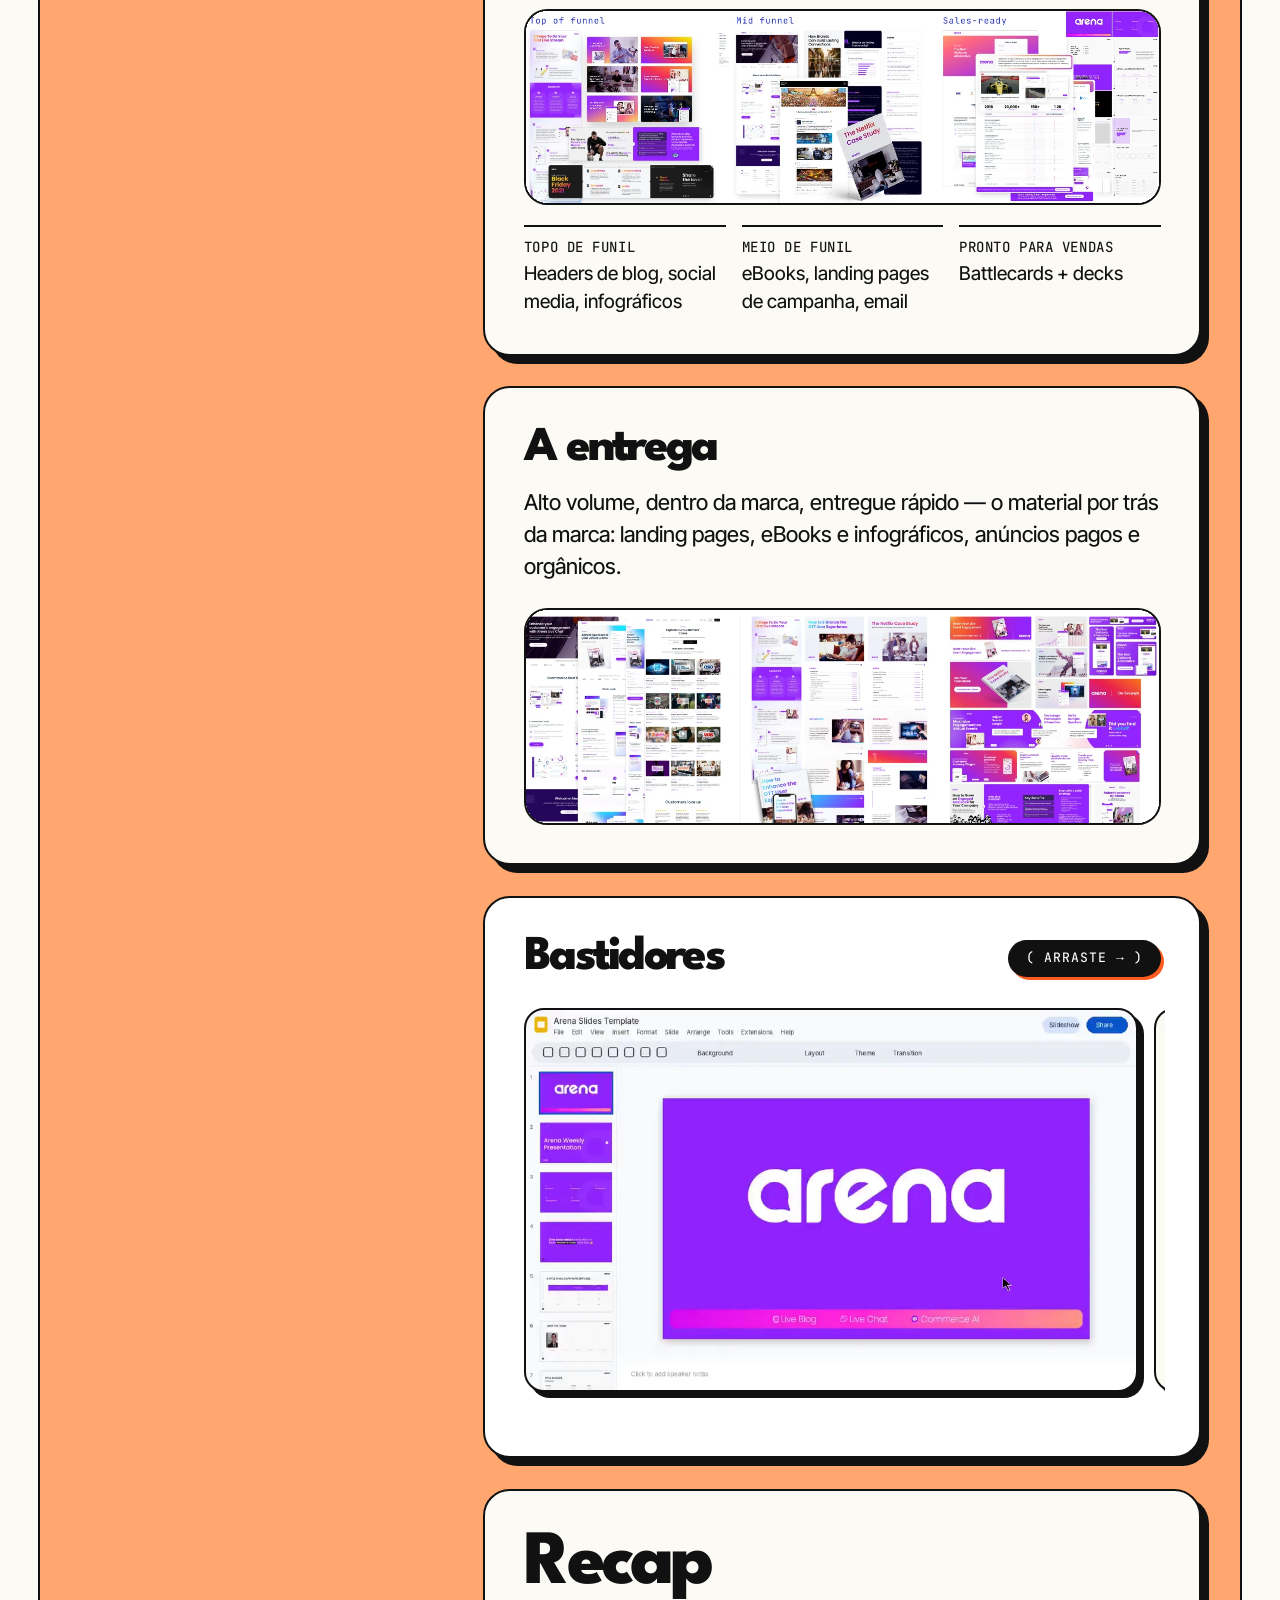
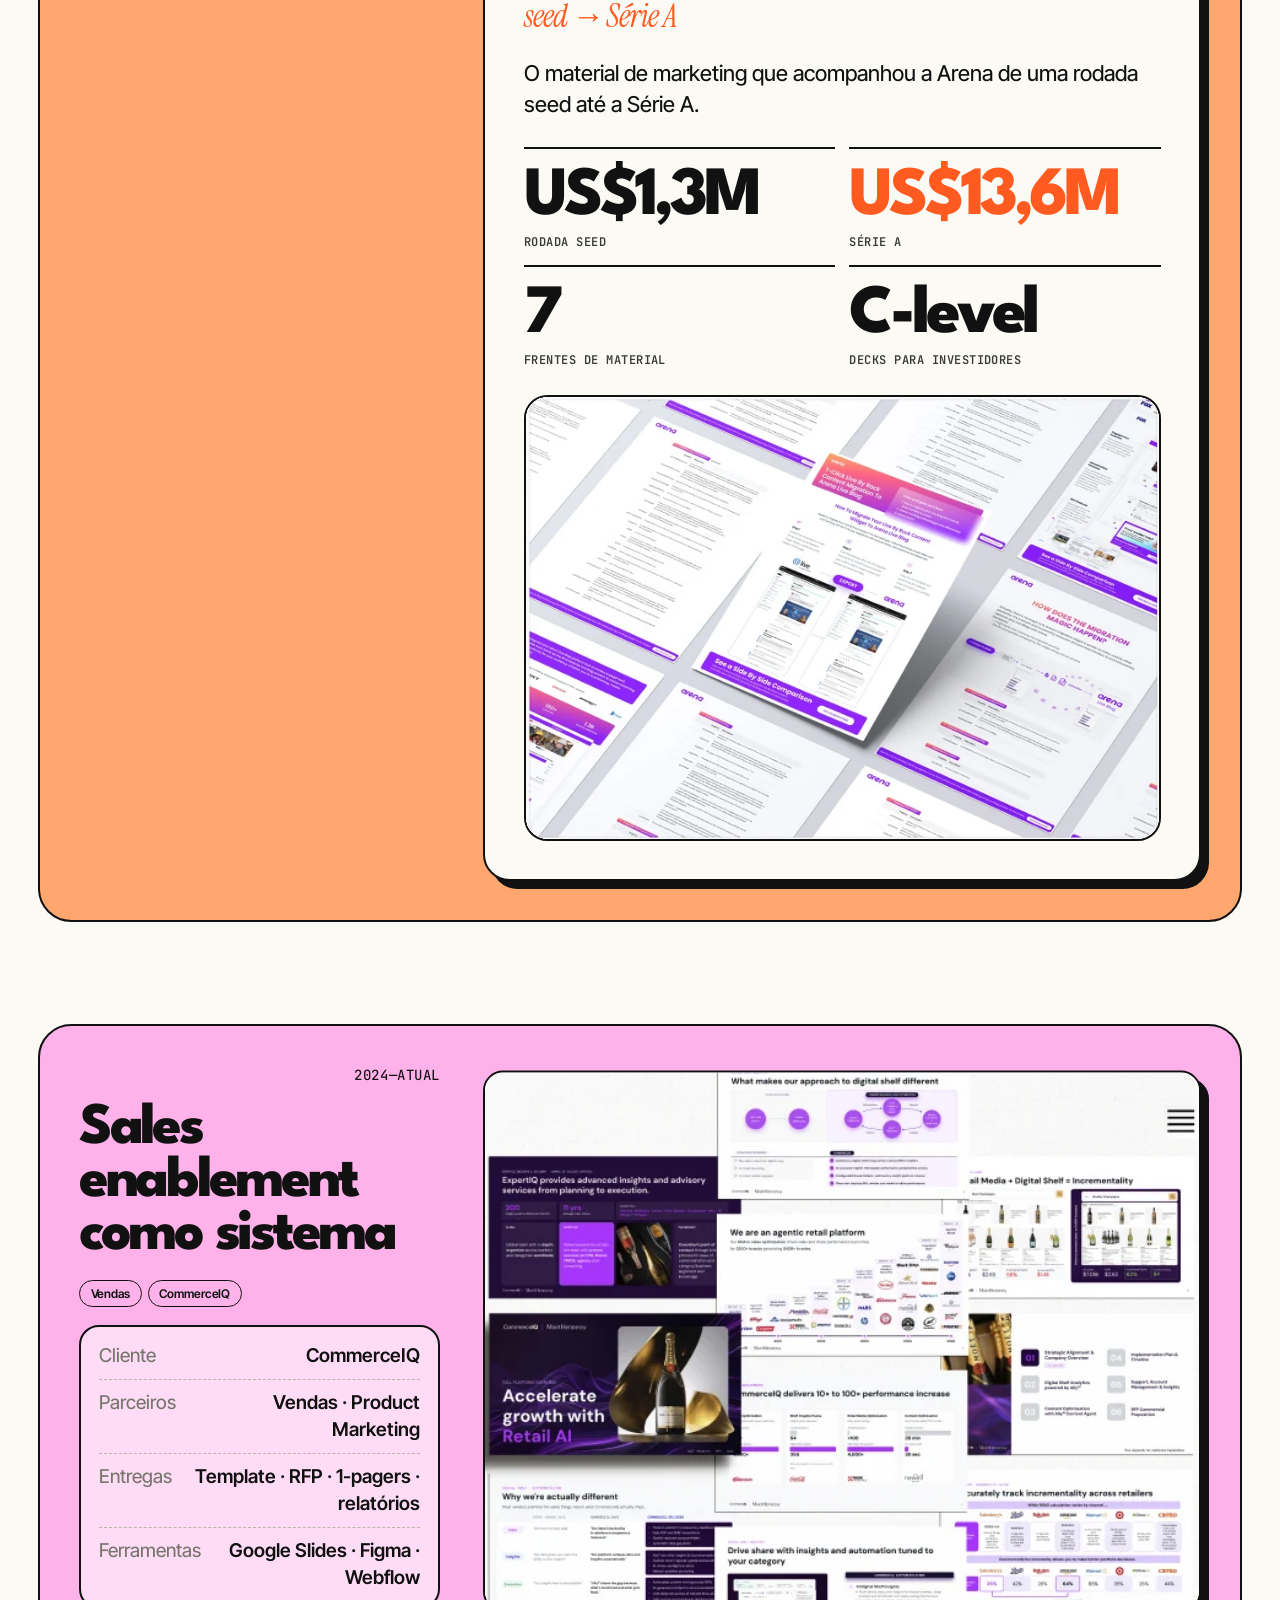
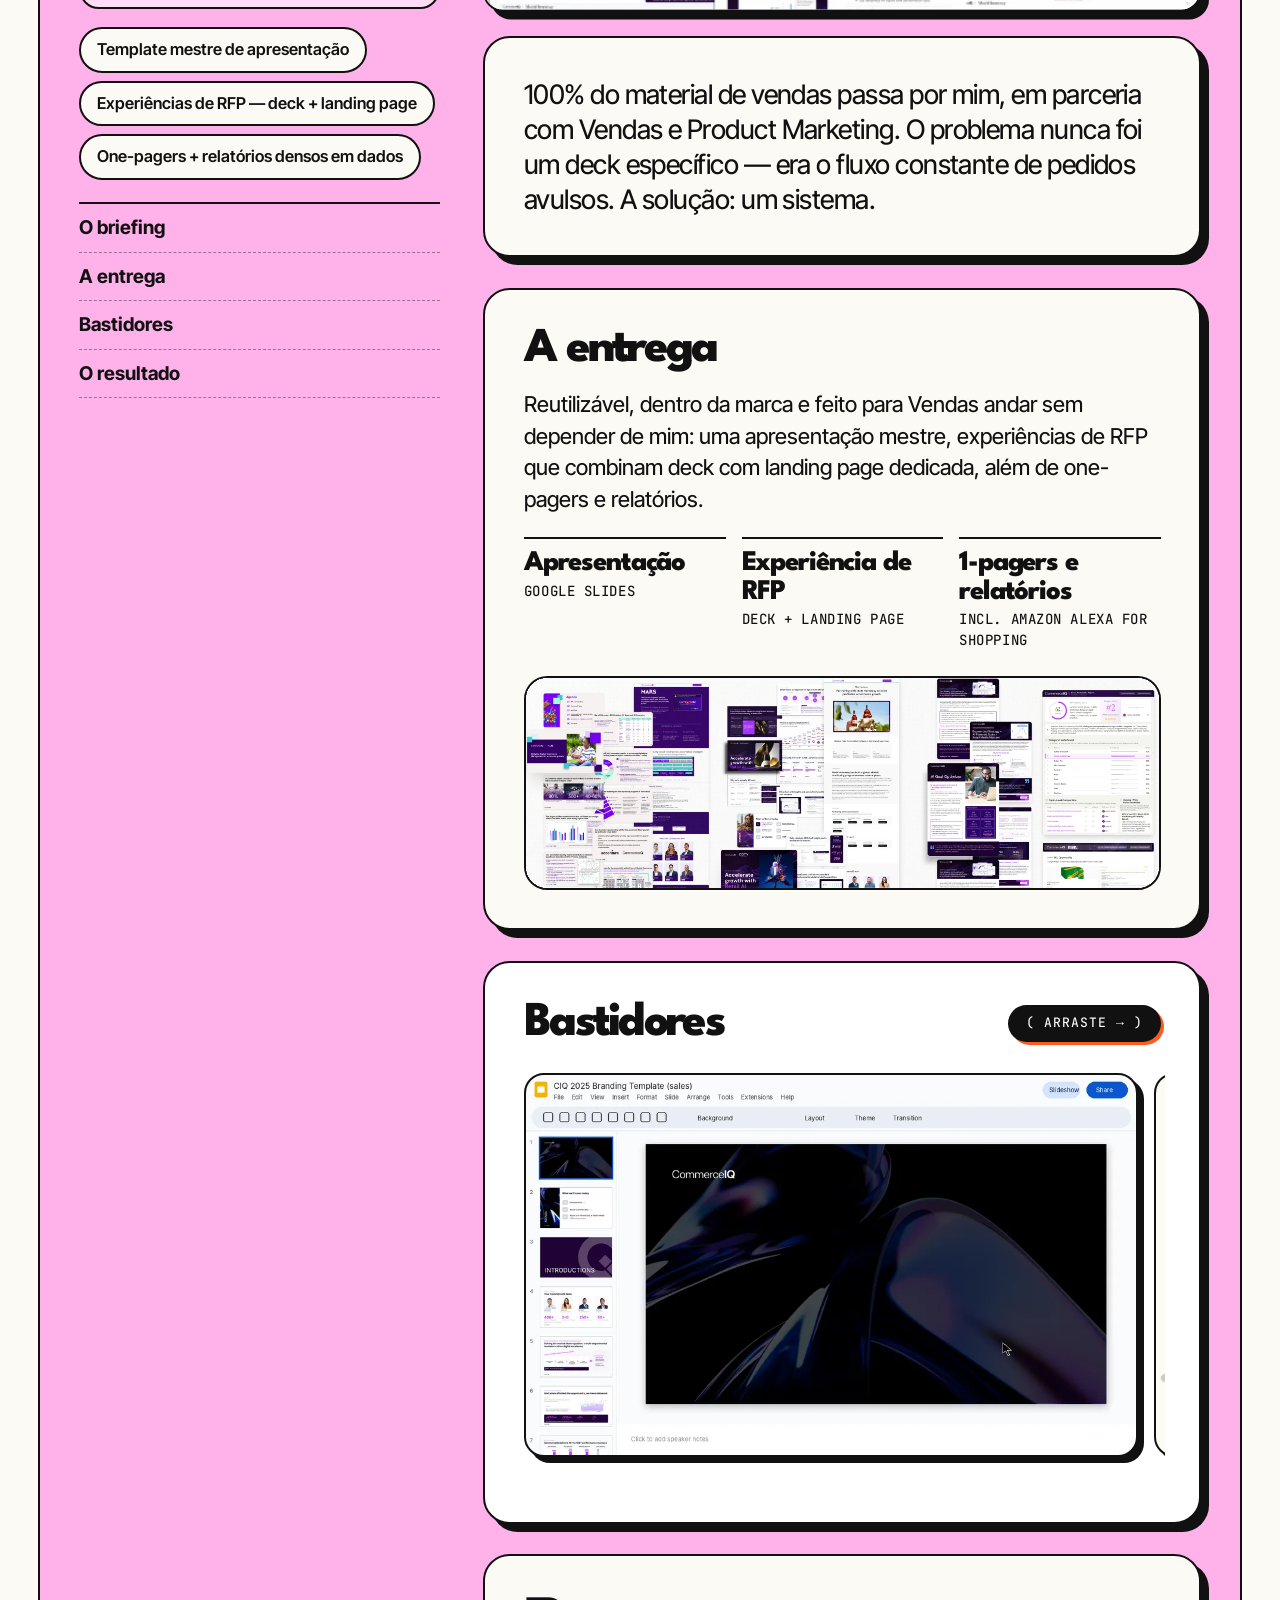
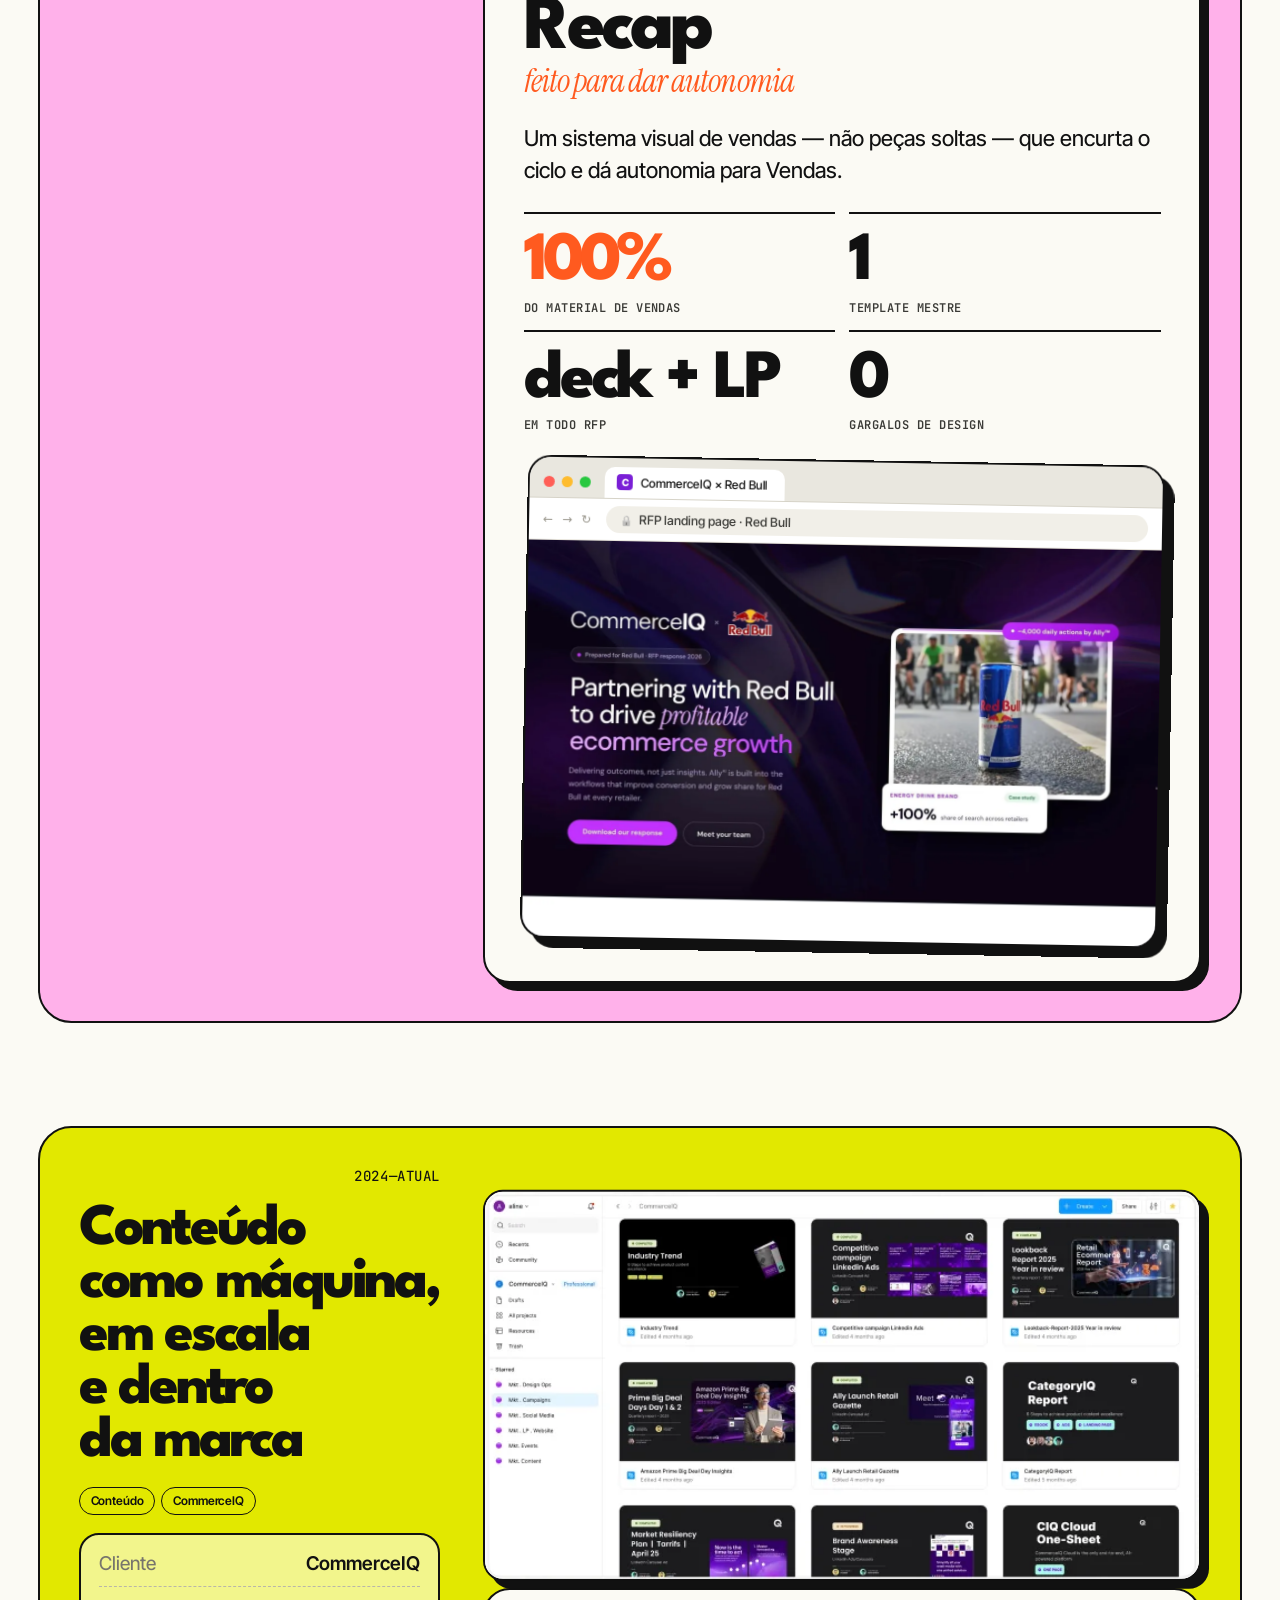
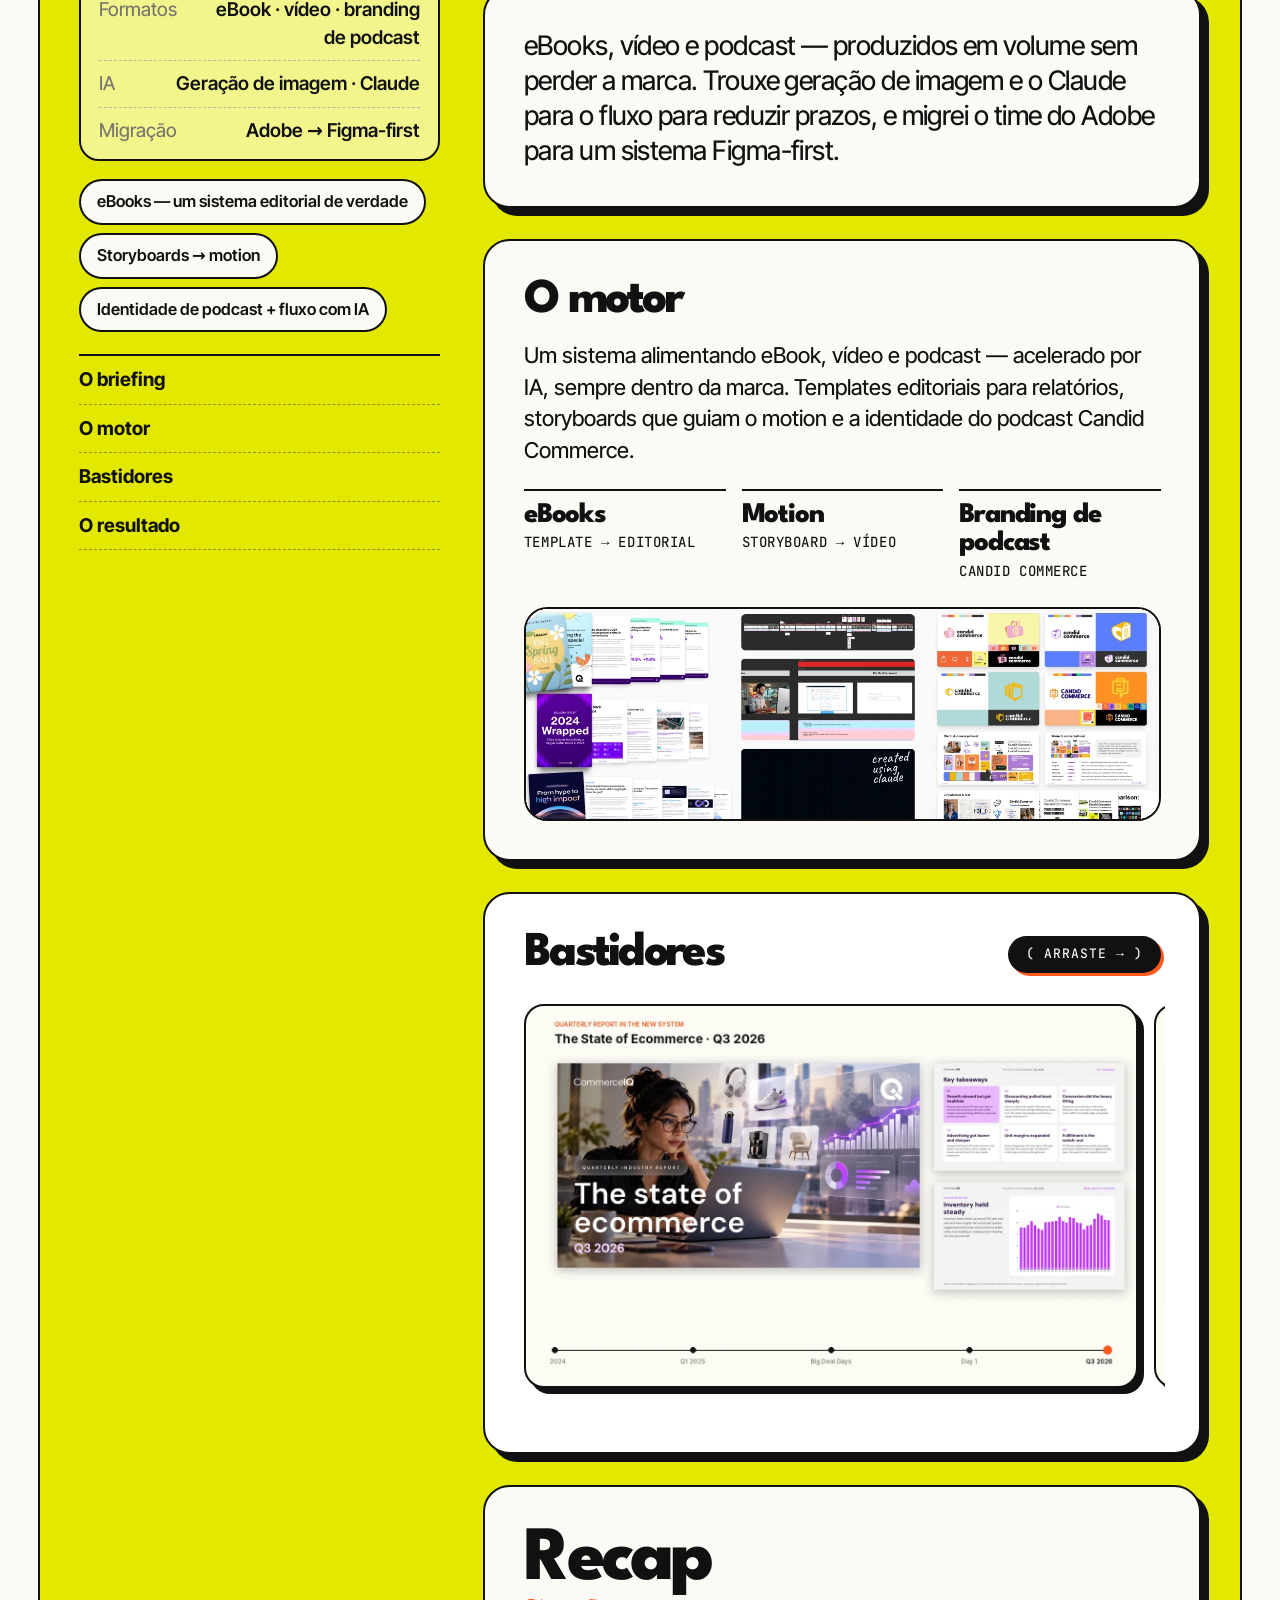
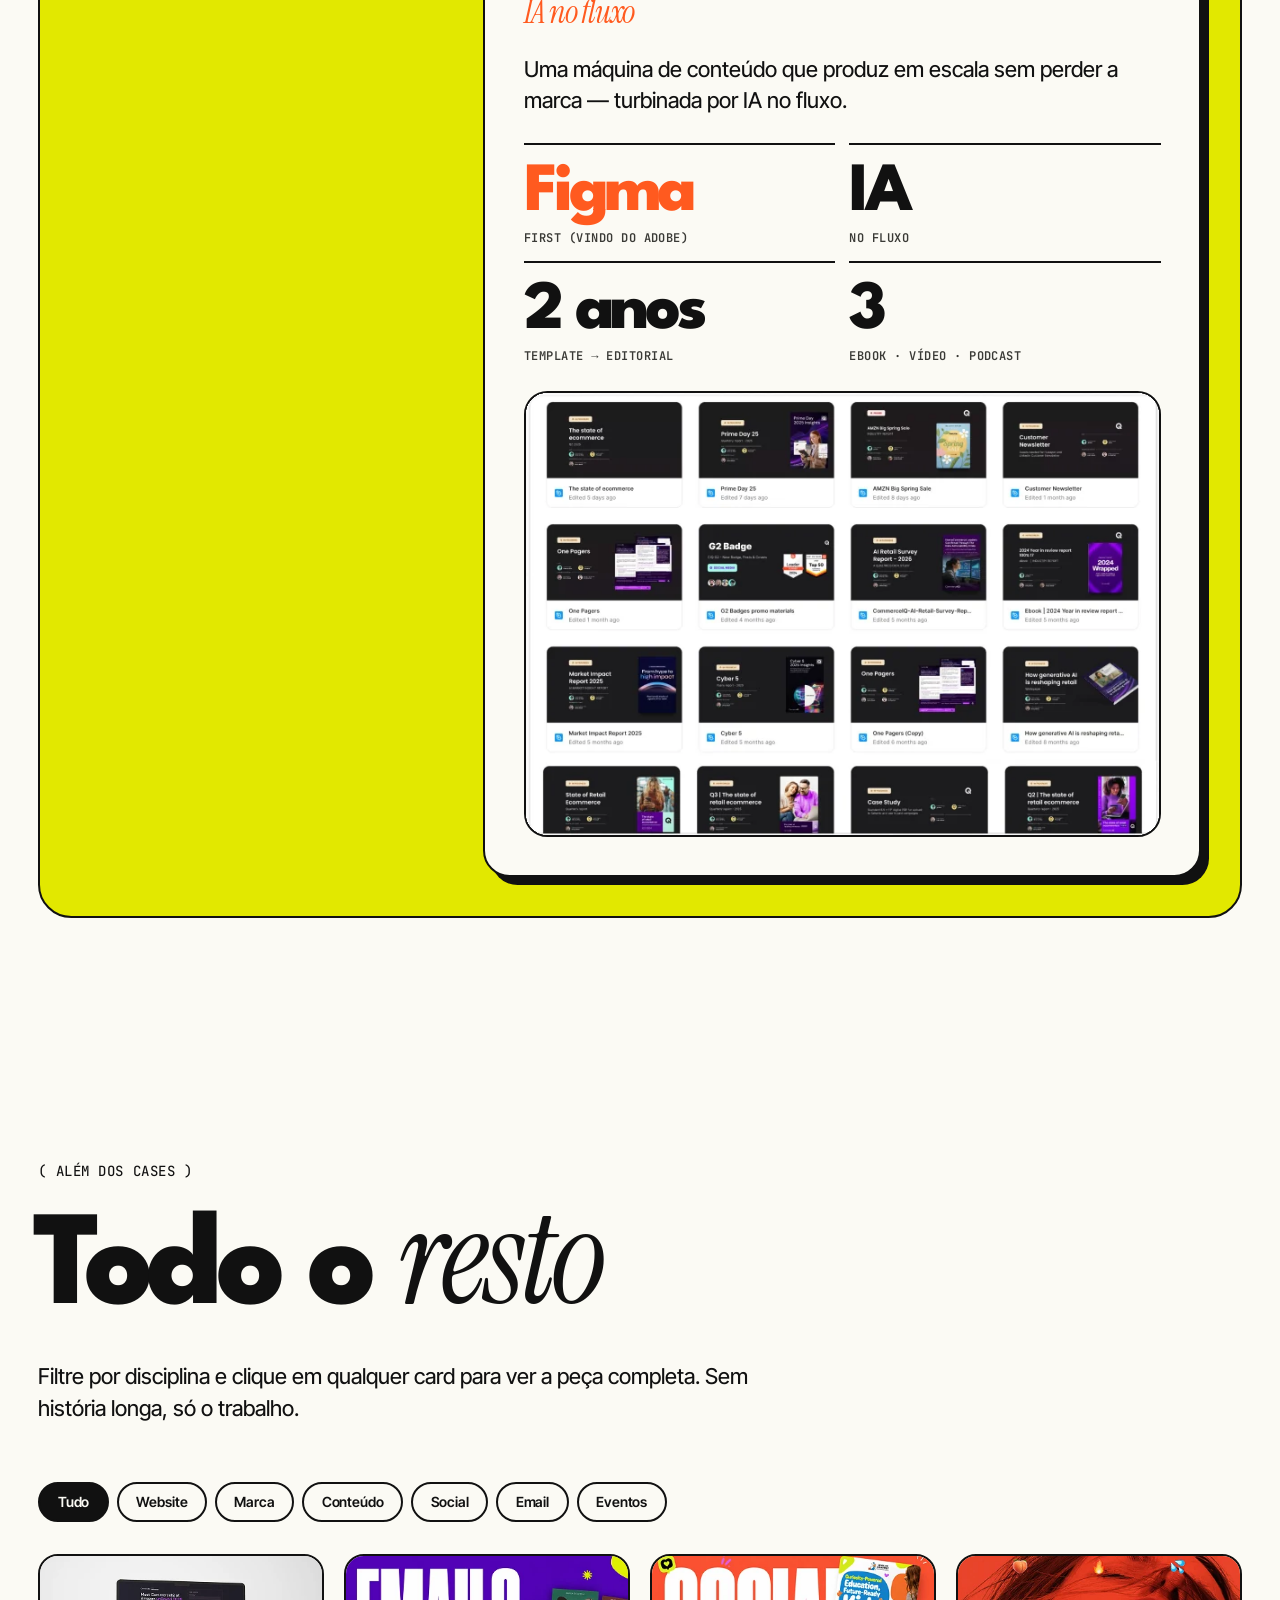
==== commit e9fd7c3a: "Add Google Search Console verification tag Co-Authored-By: Claude Opus 5.5 <noreply@anthropic.com> C" ====
--- a/pt/index.html
+++ b/pt/index.html
@@ -2,6 +2,7 @@
 <html lang="pt-BR" class="no-js">
 <head>
 <meta charset="utf-8">
+<meta name="google-site-verification" content="I-gGxGEXdivBfOB4JiU8xKTFjiCUjBI_UH9YMmNfj4s">
 <meta name="viewport" content="width=device-width, initial-scale=1">
 <title>Aline da Silva — Creative Manager e Designer Sênior de Marca, Marketing e Web | Remoto, Brasil</title>
 <meta name="description" content="Portfólio de Aline da Silva, Creative Manager e designer sênior de marca, marketing, web e growth com mais de 13 anos de experiência em B2B SaaS. Figma, Webflow, WordPress, HubSpot e IA. Remoto, do Brasil.">
